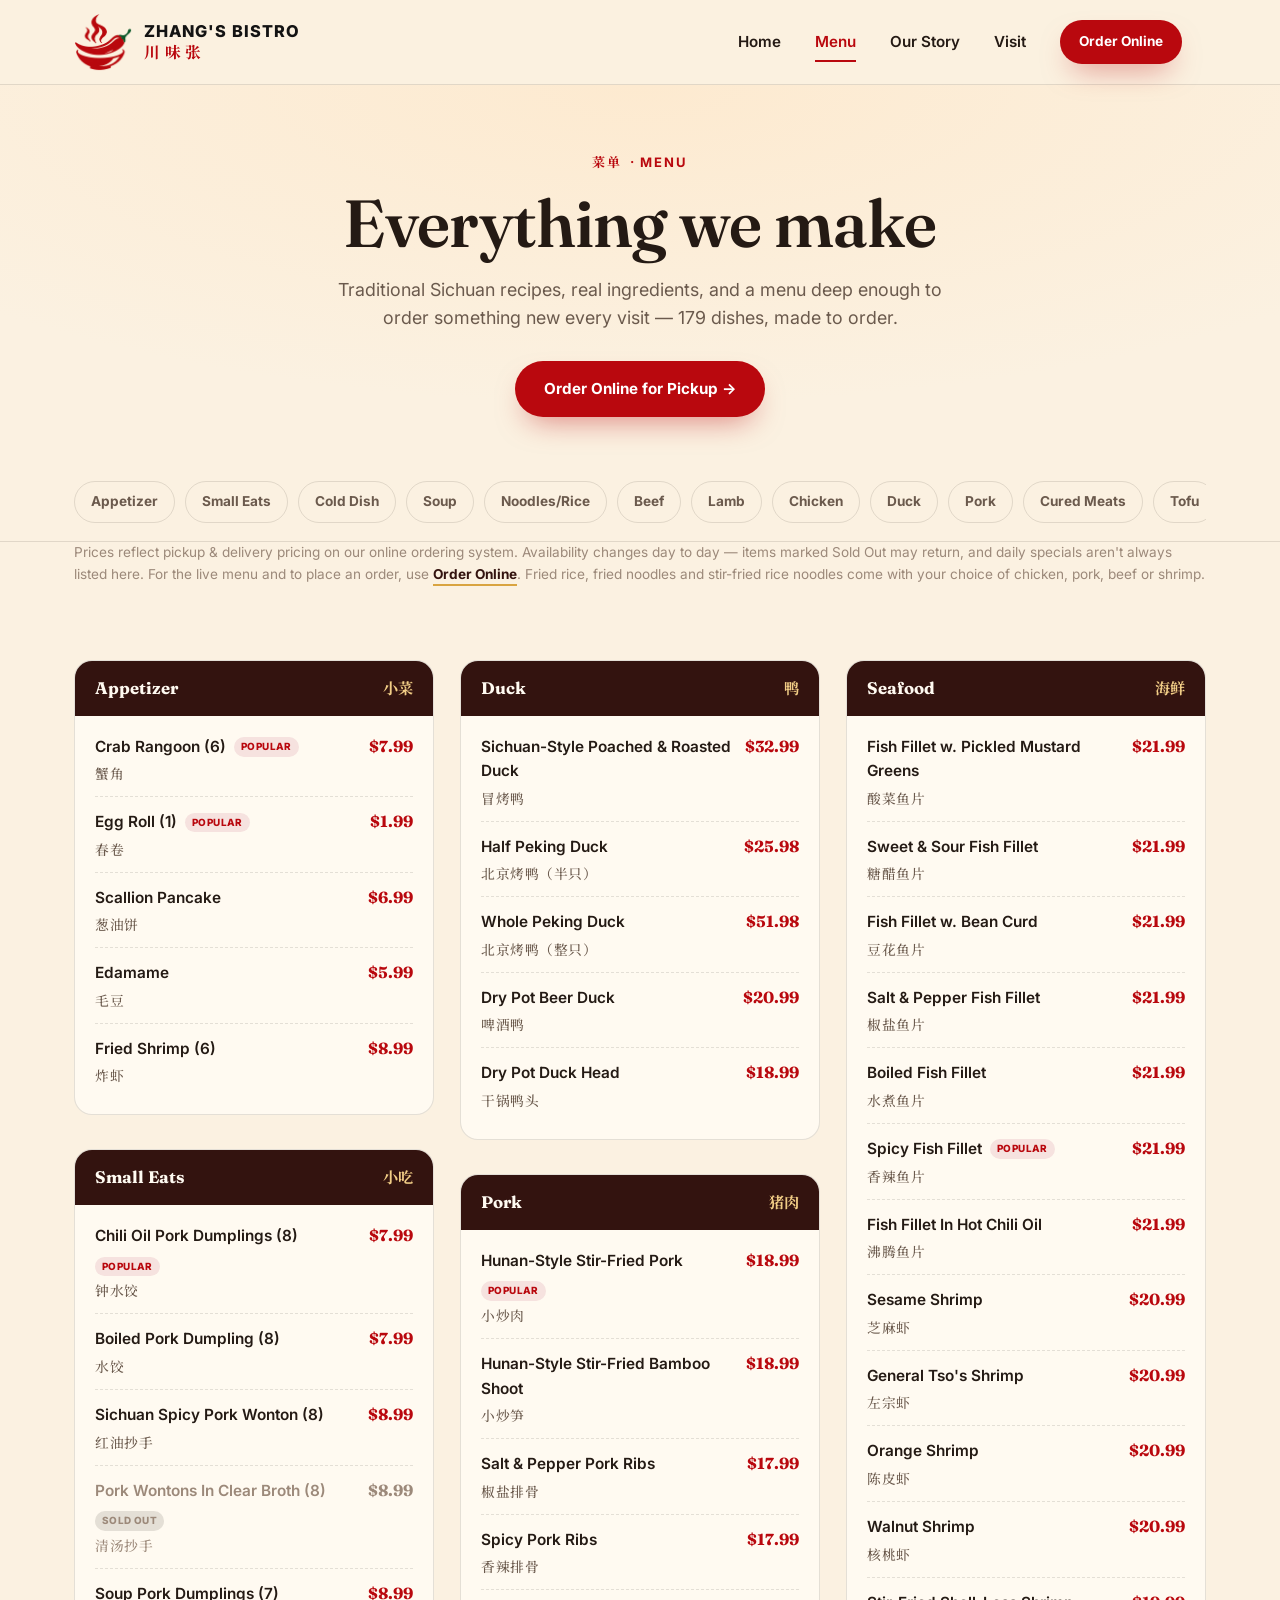
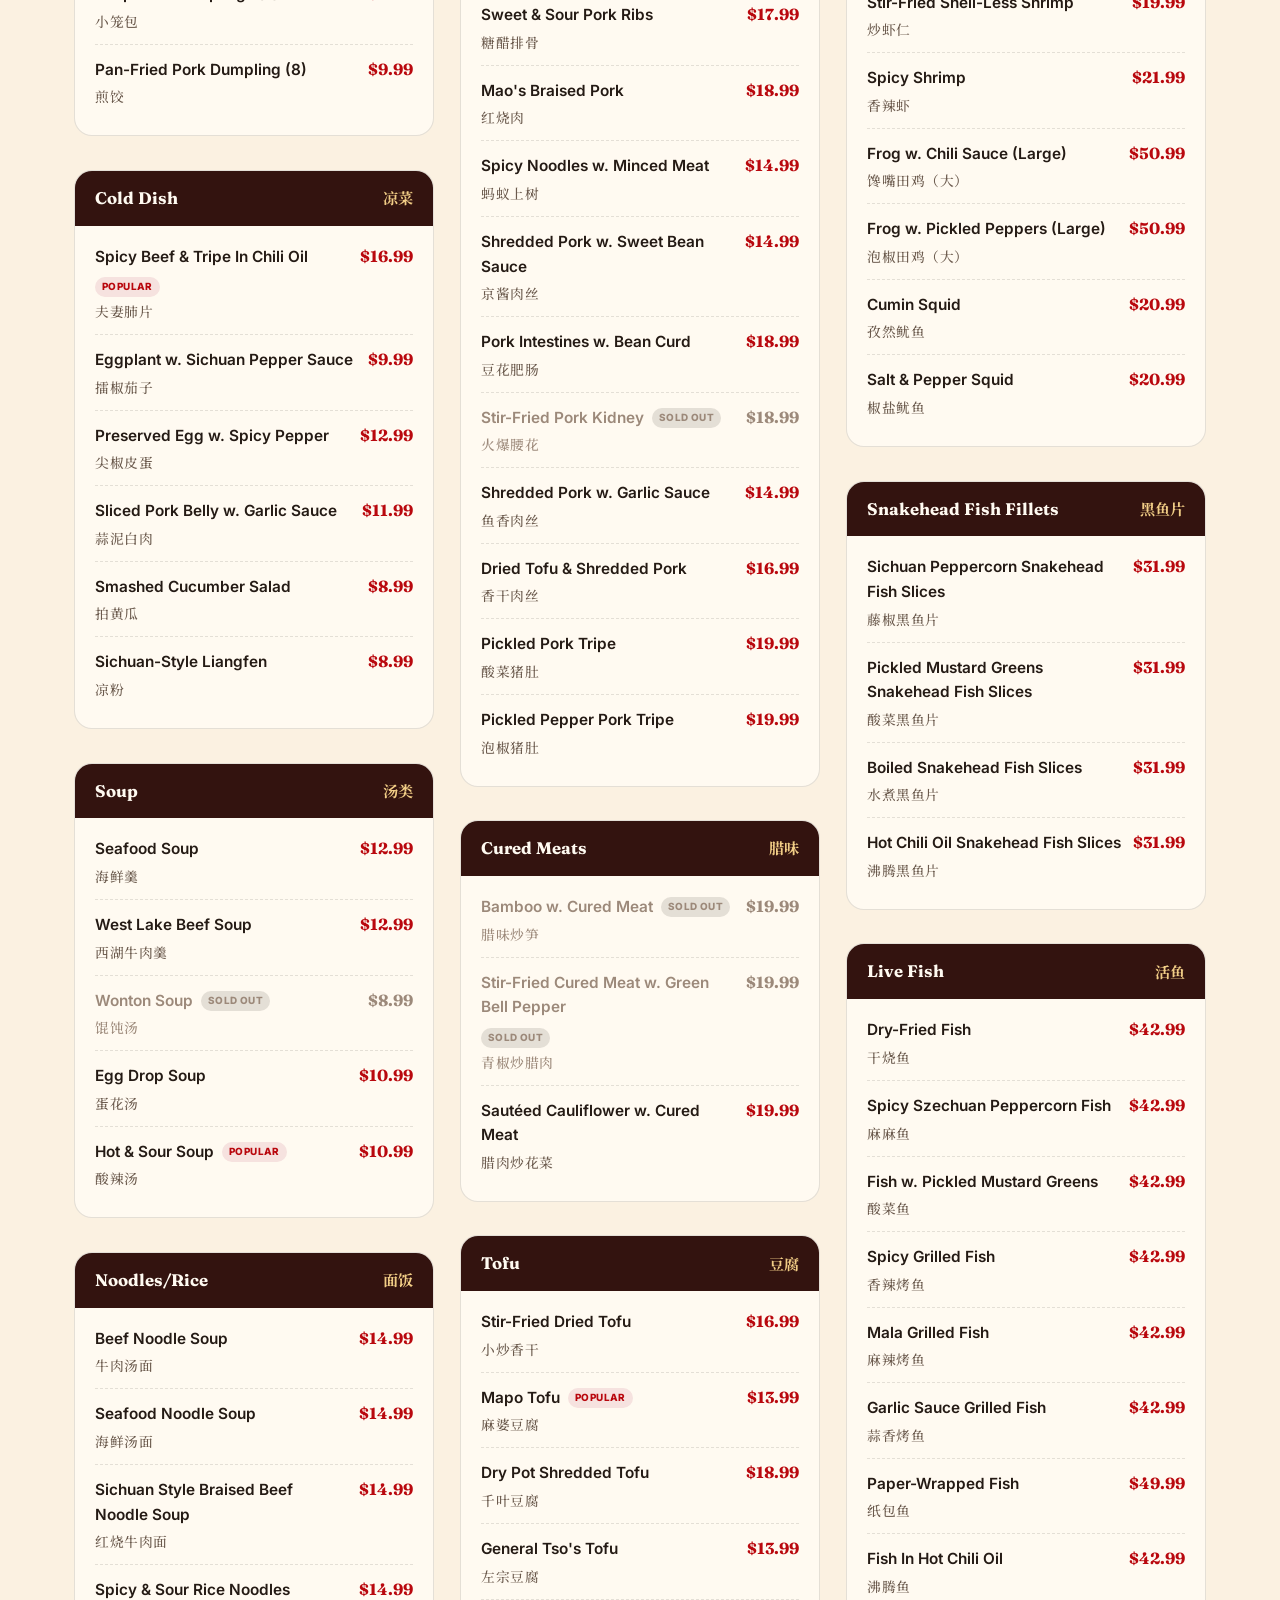
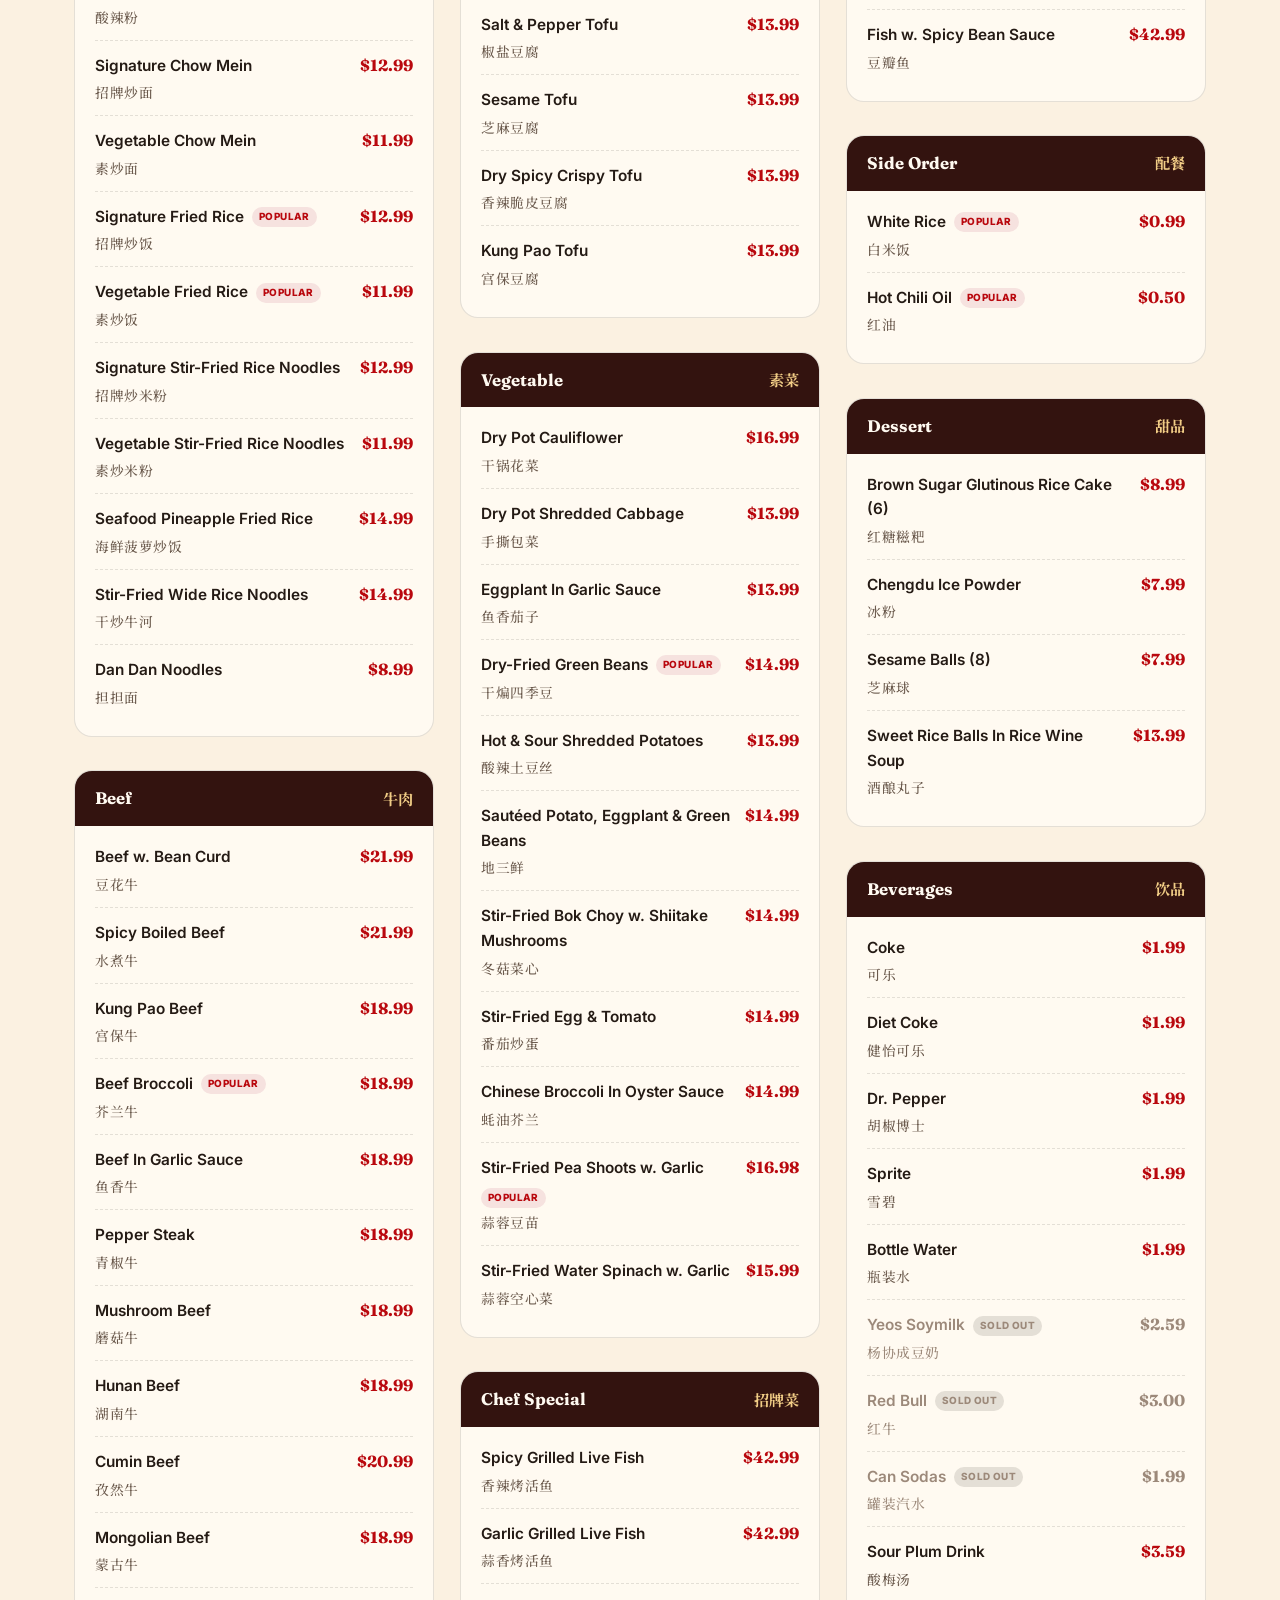
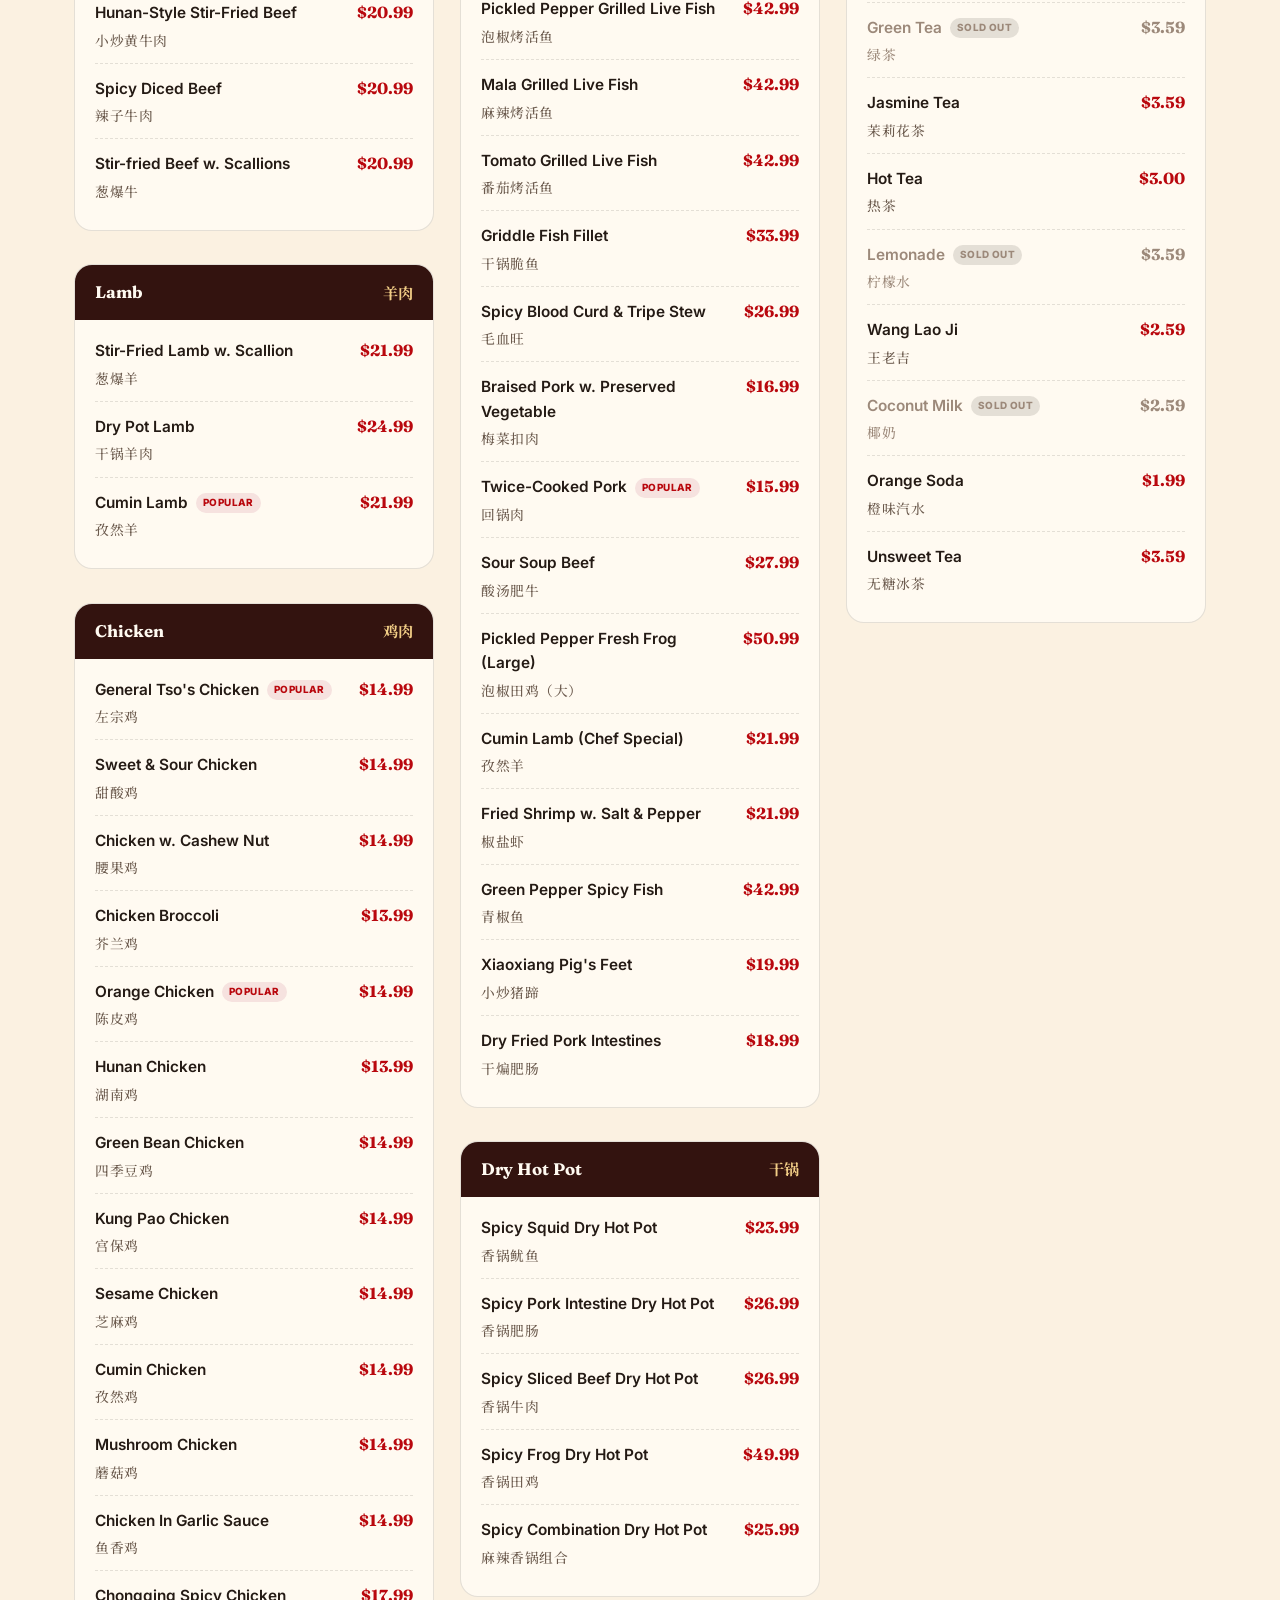
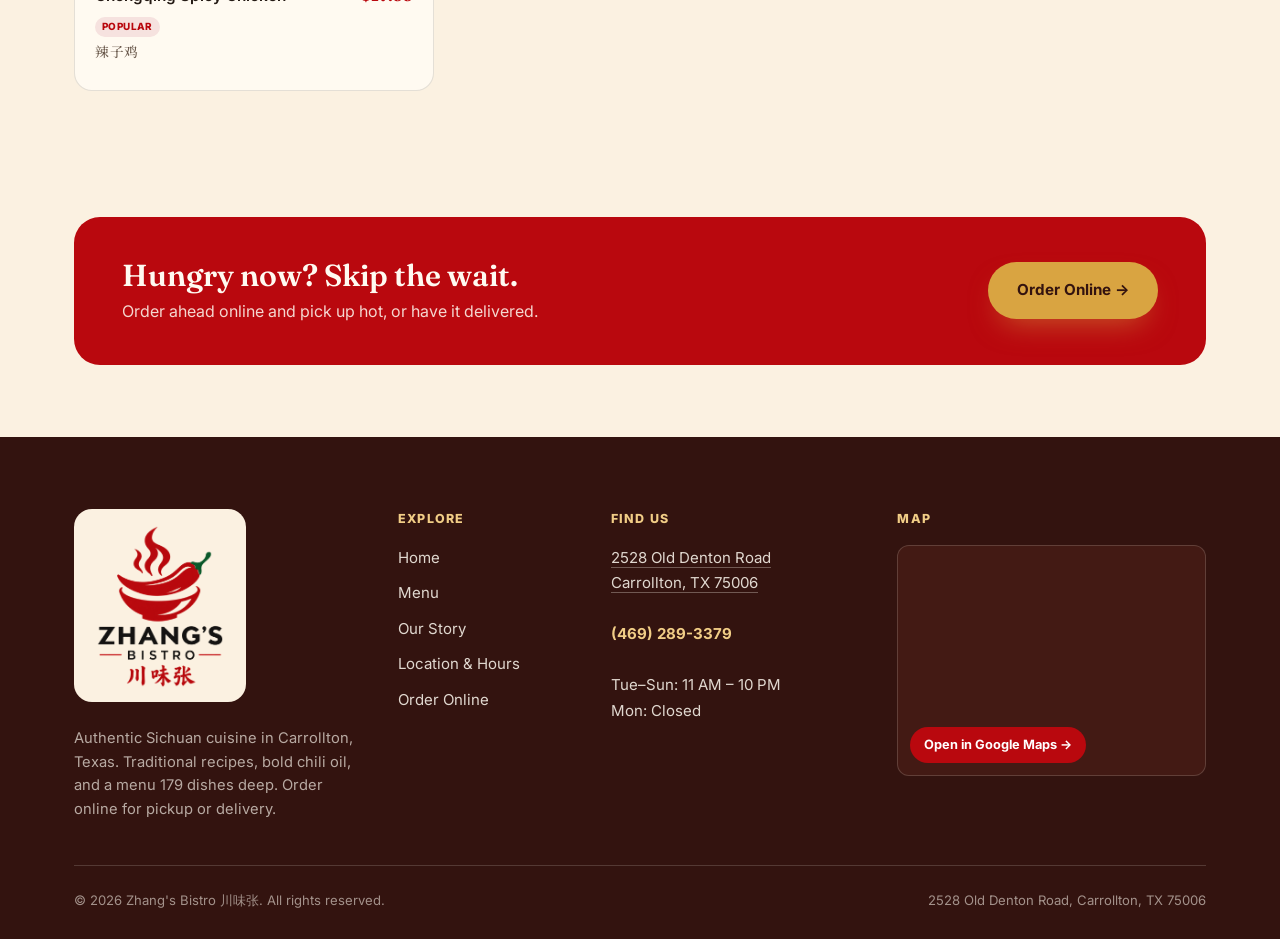
==== menu.html @ 2bf32a10 "Add Zhang's Bistro website redesign Static four-page site (home, menu, story, visit) modeled on hans" ====
<!doctype html>
<html lang="en">
<head>
<meta charset="UTF-8" />
<meta name="viewport" content="width=device-width, initial-scale=1.0" />
<title>Full Menu | Zhang's Bistro 川味张 — Carrollton, TX</title>
<meta name="description" content="The full Zhang's Bistro menu — 179 Sichuan dishes across appetizers, noodles, beef, chicken, seafood, dry pot, live fish and more, with pickup and delivery prices." />
<link rel="icon" type="image/png" href="assets/img/favicon.png" />
<link rel="apple-touch-icon" href="assets/img/apple-touch-icon.png" />
<link rel="preconnect" href="https://fonts.googleapis.com" />
<link rel="preconnect" href="https://fonts.gstatic.com" crossorigin />
<link href="https://fonts.googleapis.com/css2?family=Fraunces:opsz,wght@9..144,500;9..144,600;9..144,700&family=Inter:wght@400;500;600;700;800&family=Noto+Serif+SC:wght@500;600;700&display=swap" rel="stylesheet" />
<link rel="stylesheet" href="css/styles.css" />
</head>
<body>

<header class="site-header">
  <div class="container">
    <a href="index.html" class="brand">
      <img src="assets/img/logo-mark.png" class="brand-logo" alt="" width="239" height="240" />
      <span class="brand-word">
        <strong>Zhang's Bistro</strong>
        <span class="cn">川味张</span>
      </span>
    </a>
    <nav class="main-nav" id="mainNav">
      <a href="index.html">Home</a>
      <a href="menu.html" class="is-active">Menu</a>
      <a href="story.html">Our Story</a>
      <a href="visit.html">Visit</a>
      <a href="https://order.mealkeyway.com/customer/release/index?mid=464632736e67496e446a6e6770706831645a4e5344513d3d#/main" class="btn btn-primary btn-sm" target="_blank" rel="noopener">Order Online</a>
    </nav>
    <div class="header-actions">
      <a href="https://order.mealkeyway.com/customer/release/index?mid=464632736e67496e446a6e6770706831645a4e5344513d3d#/main" class="btn btn-primary btn-sm header-order" target="_blank" rel="noopener">Order Online</a>
      <button class="nav-toggle" id="navToggle" aria-label="Toggle menu" aria-expanded="false">
        <svg viewBox="0 0 24 24" fill="none" stroke="currentColor" stroke-width="2"><line x1="3" y1="6" x2="21" y2="6"/><line x1="3" y1="12" x2="21" y2="12"/><line x1="3" y1="18" x2="21" y2="18"/></svg>
      </button>
    </div>
  </div>
</header>

<section class="page-hero">
  <div class="container">
    <span class="eyebrow"><span class="cn">菜单</span> · Menu</span>
    <h1>Everything we make</h1>
    <p class="lede">Traditional Sichuan recipes, real ingredients, and a menu deep enough to order something new every visit — 179 dishes, made to order.</p>
    <div class="page-hero-ctas">
      <a href="https://order.mealkeyway.com/customer/release/index?mid=464632736e67496e446a6e6770706831645a4e5344513d3d#/main" class="btn btn-primary" target="_blank" rel="noopener">Order Online for Pickup →</a>
    </div>
  </div>
</section>

<nav class="menu-jump">
  <div class="container">
    <div class="menu-jump-list">
      <a href="#appetizer">Appetizer</a>
      <a href="#small-eats">Small Eats</a>
      <a href="#cold-dish">Cold Dish</a>
      <a href="#soup">Soup</a>
      <a href="#noodles-rice">Noodles/Rice</a>
      <a href="#beef">Beef</a>
      <a href="#lamb">Lamb</a>
      <a href="#chicken">Chicken</a>
      <a href="#duck">Duck</a>
      <a href="#pork">Pork</a>
      <a href="#cured-meats">Cured Meats</a>
      <a href="#tofu">Tofu</a>
      <a href="#vegetable">Vegetable</a>
      <a href="#chef-special">Chef Special</a>
      <a href="#dry-hot-pot">Dry Hot Pot</a>
      <a href="#seafood">Seafood</a>
      <a href="#snakehead-fish-fillets">Snakehead Fish</a>
      <a href="#live-fish">Live Fish</a>
      <a href="#side-order">Side Order</a>
      <a href="#dessert">Dessert</a>
      <a href="#beverages">Beverages</a>
    </div>
  </div>
</nav>

<p class="menu-note">Prices reflect pickup &amp; delivery pricing on our online ordering system. Availability changes day to day — items marked Sold Out may return, and daily specials aren't always listed here. For the live menu and to place an order, use <a href="https://order.mealkeyway.com/customer/release/index?mid=464632736e67496e446a6e6770706831645a4e5344513d3d#/main" class="link-underline" target="_blank" rel="noopener">Order Online</a>. Fried rice, fried noodles and stir-fried rice noodles come with your choice of chicken, pork, beef or shrimp.</p>

<div class="container">
  <div class="menu-categories">
<!-- MENU:START -->
  <div class="menu-category" id="appetizer"><div class="menu-category-head"><span>Appetizer</span><span class="cn">小菜</span></div><div class="menu-item-list"><div class="menu-item"><span class="menu-item-name"><span class="menu-item-en">Crab Rangoon (6)<span class="pop-flag">Popular</span></span><span class="menu-item-cn cn">蟹角</span></span><span class="menu-item-price">$7.99</span></div><div class="menu-item"><span class="menu-item-name"><span class="menu-item-en">Egg Roll (1)<span class="pop-flag">Popular</span></span><span class="menu-item-cn cn">春卷</span></span><span class="menu-item-price">$1.99</span></div><div class="menu-item"><span class="menu-item-name"><span class="menu-item-en">Scallion Pancake</span><span class="menu-item-cn cn">葱油饼</span></span><span class="menu-item-price">$6.99</span></div><div class="menu-item"><span class="menu-item-name"><span class="menu-item-en">Edamame</span><span class="menu-item-cn cn">毛豆</span></span><span class="menu-item-price">$5.99</span></div><div class="menu-item"><span class="menu-item-name"><span class="menu-item-en">Fried Shrimp (6)</span><span class="menu-item-cn cn">炸虾</span></span><span class="menu-item-price">$8.99</span></div></div></div>

  <div class="menu-category" id="small-eats"><div class="menu-category-head"><span>Small Eats</span><span class="cn">小吃</span></div><div class="menu-item-list"><div class="menu-item"><span class="menu-item-name"><span class="menu-item-en">Chili Oil Pork Dumplings (8)<span class="pop-flag">Popular</span></span><span class="menu-item-cn cn">钟水饺</span></span><span class="menu-item-price">$7.99</span></div><div class="menu-item"><span class="menu-item-name"><span class="menu-item-en">Boiled Pork Dumpling (8)</span><span class="menu-item-cn cn">水饺</span></span><span class="menu-item-price">$7.99</span></div><div class="menu-item"><span class="menu-item-name"><span class="menu-item-en">Sichuan Spicy Pork Wonton (8)</span><span class="menu-item-cn cn">红油抄手</span></span><span class="menu-item-price">$8.99</span></div><div class="menu-item is-sold-out"><span class="menu-item-name"><span class="menu-item-en">Pork Wontons In Clear Broth (8)<span class="soldout-flag">Sold Out</span></span><span class="menu-item-cn cn">清汤抄手</span></span><span class="menu-item-price">$8.99</span></div><div class="menu-item"><span class="menu-item-name"><span class="menu-item-en">Soup Pork Dumplings (7)</span><span class="menu-item-cn cn">小笼包</span></span><span class="menu-item-price">$8.99</span></div><div class="menu-item"><span class="menu-item-name"><span class="menu-item-en">Pan-Fried Pork Dumpling (8)</span><span class="menu-item-cn cn">煎饺</span></span><span class="menu-item-price">$9.99</span></div></div></div>

  <div class="menu-category" id="cold-dish"><div class="menu-category-head"><span>Cold Dish</span><span class="cn">凉菜</span></div><div class="menu-item-list"><div class="menu-item"><span class="menu-item-name"><span class="menu-item-en">Spicy Beef &amp; Tripe In Chili Oil<span class="pop-flag">Popular</span></span><span class="menu-item-cn cn">夫妻肺片</span></span><span class="menu-item-price">$16.99</span></div><div class="menu-item"><span class="menu-item-name"><span class="menu-item-en">Eggplant w. Sichuan Pepper Sauce</span><span class="menu-item-cn cn">擂椒茄子</span></span><span class="menu-item-price">$9.99</span></div><div class="menu-item"><span class="menu-item-name"><span class="menu-item-en">Preserved Egg w. Spicy Pepper</span><span class="menu-item-cn cn">尖椒皮蛋</span></span><span class="menu-item-price">$12.99</span></div><div class="menu-item"><span class="menu-item-name"><span class="menu-item-en">Sliced Pork Belly w. Garlic Sauce</span><span class="menu-item-cn cn">蒜泥白肉</span></span><span class="menu-item-price">$11.99</span></div><div class="menu-item"><span class="menu-item-name"><span class="menu-item-en">Smashed Cucumber Salad</span><span class="menu-item-cn cn">拍黄瓜</span></span><span class="menu-item-price">$8.99</span></div><div class="menu-item"><span class="menu-item-name"><span class="menu-item-en">Sichuan-Style Liangfen</span><span class="menu-item-cn cn">凉粉</span></span><span class="menu-item-price">$8.99</span></div></div></div>

  <div class="menu-category" id="soup"><div class="menu-category-head"><span>Soup</span><span class="cn">汤类</span></div><div class="menu-item-list"><div class="menu-item"><span class="menu-item-name"><span class="menu-item-en">Seafood Soup</span><span class="menu-item-cn cn">海鲜羹</span></span><span class="menu-item-price">$12.99</span></div><div class="menu-item"><span class="menu-item-name"><span class="menu-item-en">West Lake Beef Soup</span><span class="menu-item-cn cn">西湖牛肉羹</span></span><span class="menu-item-price">$12.99</span></div><div class="menu-item is-sold-out"><span class="menu-item-name"><span class="menu-item-en">Wonton Soup<span class="soldout-flag">Sold Out</span></span><span class="menu-item-cn cn">馄饨汤</span></span><span class="menu-item-price">$8.99</span></div><div class="menu-item"><span class="menu-item-name"><span class="menu-item-en">Egg Drop Soup</span><span class="menu-item-cn cn">蛋花汤</span></span><span class="menu-item-price">$10.99</span></div><div class="menu-item"><span class="menu-item-name"><span class="menu-item-en">Hot &amp; Sour Soup<span class="pop-flag">Popular</span></span><span class="menu-item-cn cn">酸辣汤</span></span><span class="menu-item-price">$10.99</span></div></div></div>

  <div class="menu-category" id="noodles-rice"><div class="menu-category-head"><span>Noodles/Rice</span><span class="cn">面饭</span></div><div class="menu-item-list"><div class="menu-item"><span class="menu-item-name"><span class="menu-item-en">Beef Noodle Soup</span><span class="menu-item-cn cn">牛肉汤面</span></span><span class="menu-item-price">$14.99</span></div><div class="menu-item"><span class="menu-item-name"><span class="menu-item-en">Seafood Noodle Soup</span><span class="menu-item-cn cn">海鲜汤面</span></span><span class="menu-item-price">$14.99</span></div><div class="menu-item"><span class="menu-item-name"><span class="menu-item-en">Sichuan Style Braised Beef Noodle Soup</span><span class="menu-item-cn cn">红烧牛肉面</span></span><span class="menu-item-price">$14.99</span></div><div class="menu-item"><span class="menu-item-name"><span class="menu-item-en">Spicy &amp; Sour Rice Noodles</span><span class="menu-item-cn cn">酸辣粉</span></span><span class="menu-item-price">$14.99</span></div><div class="menu-item"><span class="menu-item-name"><span class="menu-item-en">Signature Chow Mein</span><span class="menu-item-cn cn">招牌炒面</span></span><span class="menu-item-price">$12.99</span></div><div class="menu-item"><span class="menu-item-name"><span class="menu-item-en">Vegetable Chow Mein</span><span class="menu-item-cn cn">素炒面</span></span><span class="menu-item-price">$11.99</span></div><div class="menu-item"><span class="menu-item-name"><span class="menu-item-en">Signature Fried Rice<span class="pop-flag">Popular</span></span><span class="menu-item-cn cn">招牌炒饭</span></span><span class="menu-item-price">$12.99</span></div><div class="menu-item"><span class="menu-item-name"><span class="menu-item-en">Vegetable Fried Rice<span class="pop-flag">Popular</span></span><span class="menu-item-cn cn">素炒饭</span></span><span class="menu-item-price">$11.99</span></div><div class="menu-item"><span class="menu-item-name"><span class="menu-item-en">Signature Stir-Fried Rice Noodles</span><span class="menu-item-cn cn">招牌炒米粉</span></span><span class="menu-item-price">$12.99</span></div><div class="menu-item"><span class="menu-item-name"><span class="menu-item-en">Vegetable Stir-Fried Rice Noodles</span><span class="menu-item-cn cn">素炒米粉</span></span><span class="menu-item-price">$11.99</span></div><div class="menu-item"><span class="menu-item-name"><span class="menu-item-en">Seafood Pineapple Fried Rice</span><span class="menu-item-cn cn">海鲜菠萝炒饭</span></span><span class="menu-item-price">$14.99</span></div><div class="menu-item"><span class="menu-item-name"><span class="menu-item-en">Stir-Fried Wide Rice Noodles</span><span class="menu-item-cn cn">干炒牛河</span></span><span class="menu-item-price">$14.99</span></div><div class="menu-item"><span class="menu-item-name"><span class="menu-item-en">Dan Dan Noodles</span><span class="menu-item-cn cn">担担面</span></span><span class="menu-item-price">$8.99</span></div></div></div>

  <div class="menu-category" id="beef"><div class="menu-category-head"><span>Beef</span><span class="cn">牛肉</span></div><div class="menu-item-list"><div class="menu-item"><span class="menu-item-name"><span class="menu-item-en">Beef w. Bean Curd</span><span class="menu-item-cn cn">豆花牛</span></span><span class="menu-item-price">$21.99</span></div><div class="menu-item"><span class="menu-item-name"><span class="menu-item-en">Spicy Boiled Beef</span><span class="menu-item-cn cn">水煮牛</span></span><span class="menu-item-price">$21.99</span></div><div class="menu-item"><span class="menu-item-name"><span class="menu-item-en">Kung Pao Beef</span><span class="menu-item-cn cn">宫保牛</span></span><span class="menu-item-price">$18.99</span></div><div class="menu-item"><span class="menu-item-name"><span class="menu-item-en">Beef Broccoli<span class="pop-flag">Popular</span></span><span class="menu-item-cn cn">芥兰牛</span></span><span class="menu-item-price">$18.99</span></div><div class="menu-item"><span class="menu-item-name"><span class="menu-item-en">Beef In Garlic Sauce</span><span class="menu-item-cn cn">鱼香牛</span></span><span class="menu-item-price">$18.99</span></div><div class="menu-item"><span class="menu-item-name"><span class="menu-item-en">Pepper Steak</span><span class="menu-item-cn cn">青椒牛</span></span><span class="menu-item-price">$18.99</span></div><div class="menu-item"><span class="menu-item-name"><span class="menu-item-en">Mushroom Beef</span><span class="menu-item-cn cn">蘑菇牛</span></span><span class="menu-item-price">$18.99</span></div><div class="menu-item"><span class="menu-item-name"><span class="menu-item-en">Hunan Beef</span><span class="menu-item-cn cn">湖南牛</span></span><span class="menu-item-price">$18.99</span></div><div class="menu-item"><span class="menu-item-name"><span class="menu-item-en">Cumin Beef</span><span class="menu-item-cn cn">孜然牛</span></span><span class="menu-item-price">$20.99</span></div><div class="menu-item"><span class="menu-item-name"><span class="menu-item-en">Mongolian Beef</span><span class="menu-item-cn cn">蒙古牛</span></span><span class="menu-item-price">$18.99</span></div><div class="menu-item"><span class="menu-item-name"><span class="menu-item-en">Hunan-Style Stir-Fried Beef</span><span class="menu-item-cn cn">小炒黄牛肉</span></span><span class="menu-item-price">$20.99</span></div><div class="menu-item"><span class="menu-item-name"><span class="menu-item-en">Spicy Diced Beef</span><span class="menu-item-cn cn">辣子牛肉</span></span><span class="menu-item-price">$20.99</span></div><div class="menu-item"><span class="menu-item-name"><span class="menu-item-en">Stir-fried Beef w. Scallions</span><span class="menu-item-cn cn">葱爆牛</span></span><span class="menu-item-price">$20.99</span></div></div></div>

  <div class="menu-category" id="lamb"><div class="menu-category-head"><span>Lamb</span><span class="cn">羊肉</span></div><div class="menu-item-list"><div class="menu-item"><span class="menu-item-name"><span class="menu-item-en">Stir-Fried Lamb w. Scallion</span><span class="menu-item-cn cn">葱爆羊</span></span><span class="menu-item-price">$21.99</span></div><div class="menu-item"><span class="menu-item-name"><span class="menu-item-en">Dry Pot Lamb</span><span class="menu-item-cn cn">干锅羊肉</span></span><span class="menu-item-price">$24.99</span></div><div class="menu-item"><span class="menu-item-name"><span class="menu-item-en">Cumin Lamb<span class="pop-flag">Popular</span></span><span class="menu-item-cn cn">孜然羊</span></span><span class="menu-item-price">$21.99</span></div></div></div>

  <div class="menu-category" id="chicken"><div class="menu-category-head"><span>Chicken</span><span class="cn">鸡肉</span></div><div class="menu-item-list"><div class="menu-item"><span class="menu-item-name"><span class="menu-item-en">General Tso's Chicken<span class="pop-flag">Popular</span></span><span class="menu-item-cn cn">左宗鸡</span></span><span class="menu-item-price">$14.99</span></div><div class="menu-item"><span class="menu-item-name"><span class="menu-item-en">Sweet &amp; Sour Chicken</span><span class="menu-item-cn cn">甜酸鸡</span></span><span class="menu-item-price">$14.99</span></div><div class="menu-item"><span class="menu-item-name"><span class="menu-item-en">Chicken w. Cashew Nut</span><span class="menu-item-cn cn">腰果鸡</span></span><span class="menu-item-price">$14.99</span></div><div class="menu-item"><span class="menu-item-name"><span class="menu-item-en">Chicken Broccoli</span><span class="menu-item-cn cn">芥兰鸡</span></span><span class="menu-item-price">$13.99</span></div><div class="menu-item"><span class="menu-item-name"><span class="menu-item-en">Orange Chicken<span class="pop-flag">Popular</span></span><span class="menu-item-cn cn">陈皮鸡</span></span><span class="menu-item-price">$14.99</span></div><div class="menu-item"><span class="menu-item-name"><span class="menu-item-en">Hunan Chicken</span><span class="menu-item-cn cn">湖南鸡</span></span><span class="menu-item-price">$13.99</span></div><div class="menu-item"><span class="menu-item-name"><span class="menu-item-en">Green Bean Chicken</span><span class="menu-item-cn cn">四季豆鸡</span></span><span class="menu-item-price">$14.99</span></div><div class="menu-item"><span class="menu-item-name"><span class="menu-item-en">Kung Pao Chicken</span><span class="menu-item-cn cn">宫保鸡</span></span><span class="menu-item-price">$14.99</span></div><div class="menu-item"><span class="menu-item-name"><span class="menu-item-en">Sesame Chicken</span><span class="menu-item-cn cn">芝麻鸡</span></span><span class="menu-item-price">$14.99</span></div><div class="menu-item"><span class="menu-item-name"><span class="menu-item-en">Cumin Chicken</span><span class="menu-item-cn cn">孜然鸡</span></span><span class="menu-item-price">$14.99</span></div><div class="menu-item"><span class="menu-item-name"><span class="menu-item-en">Mushroom Chicken</span><span class="menu-item-cn cn">蘑菇鸡</span></span><span class="menu-item-price">$14.99</span></div><div class="menu-item"><span class="menu-item-name"><span class="menu-item-en">Chicken In Garlic Sauce</span><span class="menu-item-cn cn">鱼香鸡</span></span><span class="menu-item-price">$14.99</span></div><div class="menu-item"><span class="menu-item-name"><span class="menu-item-en">Chongqing Spicy Chicken<span class="pop-flag">Popular</span></span><span class="menu-item-cn cn">辣子鸡</span></span><span class="menu-item-price">$17.99</span></div></div></div>

  <div class="menu-category" id="duck"><div class="menu-category-head"><span>Duck</span><span class="cn">鸭</span></div><div class="menu-item-list"><div class="menu-item"><span class="menu-item-name"><span class="menu-item-en">Sichuan-Style Poached &amp; Roasted Duck</span><span class="menu-item-cn cn">冒烤鸭</span></span><span class="menu-item-price">$32.99</span></div><div class="menu-item"><span class="menu-item-name"><span class="menu-item-en">Half Peking Duck</span><span class="menu-item-cn cn">北京烤鸭（半只）</span></span><span class="menu-item-price">$25.98</span></div><div class="menu-item"><span class="menu-item-name"><span class="menu-item-en">Whole Peking Duck</span><span class="menu-item-cn cn">北京烤鸭（整只）</span></span><span class="menu-item-price">$51.98</span></div><div class="menu-item"><span class="menu-item-name"><span class="menu-item-en">Dry Pot Beer Duck</span><span class="menu-item-cn cn">啤酒鸭</span></span><span class="menu-item-price">$20.99</span></div><div class="menu-item"><span class="menu-item-name"><span class="menu-item-en">Dry Pot Duck Head</span><span class="menu-item-cn cn">干锅鸭头</span></span><span class="menu-item-price">$18.99</span></div></div></div>

  <div class="menu-category" id="pork"><div class="menu-category-head"><span>Pork</span><span class="cn">猪肉</span></div><div class="menu-item-list"><div class="menu-item"><span class="menu-item-name"><span class="menu-item-en">Hunan-Style Stir-Fried Pork<span class="pop-flag">Popular</span></span><span class="menu-item-cn cn">小炒肉</span></span><span class="menu-item-price">$18.99</span></div><div class="menu-item"><span class="menu-item-name"><span class="menu-item-en">Hunan-Style Stir-Fried Bamboo Shoot</span><span class="menu-item-cn cn">小炒笋</span></span><span class="menu-item-price">$18.99</span></div><div class="menu-item"><span class="menu-item-name"><span class="menu-item-en">Salt &amp; Pepper Pork Ribs</span><span class="menu-item-cn cn">椒盐排骨</span></span><span class="menu-item-price">$17.99</span></div><div class="menu-item"><span class="menu-item-name"><span class="menu-item-en">Spicy Pork Ribs</span><span class="menu-item-cn cn">香辣排骨</span></span><span class="menu-item-price">$17.99</span></div><div class="menu-item"><span class="menu-item-name"><span class="menu-item-en">Sweet &amp; Sour Pork Ribs</span><span class="menu-item-cn cn">糖醋排骨</span></span><span class="menu-item-price">$17.99</span></div><div class="menu-item"><span class="menu-item-name"><span class="menu-item-en">Mao's Braised Pork</span><span class="menu-item-cn cn">红烧肉</span></span><span class="menu-item-price">$18.99</span></div><div class="menu-item"><span class="menu-item-name"><span class="menu-item-en">Spicy Noodles w. Minced Meat</span><span class="menu-item-cn cn">蚂蚁上树</span></span><span class="menu-item-price">$14.99</span></div><div class="menu-item"><span class="menu-item-name"><span class="menu-item-en">Shredded Pork w. Sweet Bean Sauce</span><span class="menu-item-cn cn">京酱肉丝</span></span><span class="menu-item-price">$14.99</span></div><div class="menu-item"><span class="menu-item-name"><span class="menu-item-en">Pork Intestines w. Bean Curd</span><span class="menu-item-cn cn">豆花肥肠</span></span><span class="menu-item-price">$18.99</span></div><div class="menu-item is-sold-out"><span class="menu-item-name"><span class="menu-item-en">Stir-Fried Pork Kidney<span class="soldout-flag">Sold Out</span></span><span class="menu-item-cn cn">火爆腰花</span></span><span class="menu-item-price">$18.99</span></div><div class="menu-item"><span class="menu-item-name"><span class="menu-item-en">Shredded Pork w. Garlic Sauce</span><span class="menu-item-cn cn">鱼香肉丝</span></span><span class="menu-item-price">$14.99</span></div><div class="menu-item"><span class="menu-item-name"><span class="menu-item-en">Dried Tofu &amp; Shredded Pork</span><span class="menu-item-cn cn">香干肉丝</span></span><span class="menu-item-price">$16.99</span></div><div class="menu-item"><span class="menu-item-name"><span class="menu-item-en">Pickled Pork Tripe</span><span class="menu-item-cn cn">酸菜猪肚</span></span><span class="menu-item-price">$19.99</span></div><div class="menu-item"><span class="menu-item-name"><span class="menu-item-en">Pickled Pepper Pork Tripe</span><span class="menu-item-cn cn">泡椒猪肚</span></span><span class="menu-item-price">$19.99</span></div></div></div>

  <div class="menu-category" id="cured-meats"><div class="menu-category-head"><span>Cured Meats</span><span class="cn">腊味</span></div><div class="menu-item-list"><div class="menu-item is-sold-out"><span class="menu-item-name"><span class="menu-item-en">Bamboo w. Cured Meat<span class="soldout-flag">Sold Out</span></span><span class="menu-item-cn cn">腊味炒笋</span></span><span class="menu-item-price">$19.99</span></div><div class="menu-item is-sold-out"><span class="menu-item-name"><span class="menu-item-en">Stir-Fried Cured Meat w. Green Bell Pepper<span class="soldout-flag">Sold Out</span></span><span class="menu-item-cn cn">青椒炒腊肉</span></span><span class="menu-item-price">$19.99</span></div><div class="menu-item"><span class="menu-item-name"><span class="menu-item-en">Sautéed Cauliflower w. Cured Meat</span><span class="menu-item-cn cn">腊肉炒花菜</span></span><span class="menu-item-price">$19.99</span></div></div></div>

  <div class="menu-category" id="tofu"><div class="menu-category-head"><span>Tofu</span><span class="cn">豆腐</span></div><div class="menu-item-list"><div class="menu-item"><span class="menu-item-name"><span class="menu-item-en">Stir-Fried Dried Tofu</span><span class="menu-item-cn cn">小炒香干</span></span><span class="menu-item-price">$16.99</span></div><div class="menu-item"><span class="menu-item-name"><span class="menu-item-en">Mapo Tofu<span class="pop-flag">Popular</span></span><span class="menu-item-cn cn">麻婆豆腐</span></span><span class="menu-item-price">$13.99</span></div><div class="menu-item"><span class="menu-item-name"><span class="menu-item-en">Dry Pot Shredded Tofu</span><span class="menu-item-cn cn">千叶豆腐</span></span><span class="menu-item-price">$18.99</span></div><div class="menu-item"><span class="menu-item-name"><span class="menu-item-en">General Tso's Tofu</span><span class="menu-item-cn cn">左宗豆腐</span></span><span class="menu-item-price">$13.99</span></div><div class="menu-item"><span class="menu-item-name"><span class="menu-item-en">Salt &amp; Pepper Tofu</span><span class="menu-item-cn cn">椒盐豆腐</span></span><span class="menu-item-price">$13.99</span></div><div class="menu-item"><span class="menu-item-name"><span class="menu-item-en">Sesame Tofu</span><span class="menu-item-cn cn">芝麻豆腐</span></span><span class="menu-item-price">$13.99</span></div><div class="menu-item"><span class="menu-item-name"><span class="menu-item-en">Dry Spicy Crispy Tofu</span><span class="menu-item-cn cn">香辣脆皮豆腐</span></span><span class="menu-item-price">$13.99</span></div><div class="menu-item"><span class="menu-item-name"><span class="menu-item-en">Kung Pao Tofu</span><span class="menu-item-cn cn">宫保豆腐</span></span><span class="menu-item-price">$13.99</span></div></div></div>

  <div class="menu-category" id="vegetable"><div class="menu-category-head"><span>Vegetable</span><span class="cn">素菜</span></div><div class="menu-item-list"><div class="menu-item"><span class="menu-item-name"><span class="menu-item-en">Dry Pot Cauliflower</span><span class="menu-item-cn cn">干锅花菜</span></span><span class="menu-item-price">$16.99</span></div><div class="menu-item"><span class="menu-item-name"><span class="menu-item-en">Dry Pot Shredded Cabbage</span><span class="menu-item-cn cn">手撕包菜</span></span><span class="menu-item-price">$13.99</span></div><div class="menu-item"><span class="menu-item-name"><span class="menu-item-en">Eggplant In Garlic Sauce</span><span class="menu-item-cn cn">鱼香茄子</span></span><span class="menu-item-price">$13.99</span></div><div class="menu-item"><span class="menu-item-name"><span class="menu-item-en">Dry-Fried Green Beans<span class="pop-flag">Popular</span></span><span class="menu-item-cn cn">干煸四季豆</span></span><span class="menu-item-price">$14.99</span></div><div class="menu-item"><span class="menu-item-name"><span class="menu-item-en">Hot &amp; Sour Shredded Potatoes</span><span class="menu-item-cn cn">酸辣土豆丝</span></span><span class="menu-item-price">$13.99</span></div><div class="menu-item"><span class="menu-item-name"><span class="menu-item-en">Sautéed Potato, Eggplant &amp; Green Beans</span><span class="menu-item-cn cn">地三鲜</span></span><span class="menu-item-price">$14.99</span></div><div class="menu-item"><span class="menu-item-name"><span class="menu-item-en">Stir-Fried Bok Choy w. Shiitake Mushrooms</span><span class="menu-item-cn cn">冬菇菜心</span></span><span class="menu-item-price">$14.99</span></div><div class="menu-item"><span class="menu-item-name"><span class="menu-item-en">Stir-Fried Egg &amp; Tomato</span><span class="menu-item-cn cn">番茄炒蛋</span></span><span class="menu-item-price">$14.99</span></div><div class="menu-item"><span class="menu-item-name"><span class="menu-item-en">Chinese Broccoli In Oyster Sauce</span><span class="menu-item-cn cn">蚝油芥兰</span></span><span class="menu-item-price">$14.99</span></div><div class="menu-item"><span class="menu-item-name"><span class="menu-item-en">Stir-Fried Pea Shoots w. Garlic<span class="pop-flag">Popular</span></span><span class="menu-item-cn cn">蒜蓉豆苗</span></span><span class="menu-item-price">$16.98</span></div><div class="menu-item"><span class="menu-item-name"><span class="menu-item-en">Stir-Fried Water Spinach w. Garlic</span><span class="menu-item-cn cn">蒜蓉空心菜</span></span><span class="menu-item-price">$15.99</span></div></div></div>

  <div class="menu-category" id="chef-special"><div class="menu-category-head"><span>Chef Special</span><span class="cn">招牌菜</span></div><div class="menu-item-list"><div class="menu-item"><span class="menu-item-name"><span class="menu-item-en">Spicy Grilled Live Fish</span><span class="menu-item-cn cn">香辣烤活鱼</span></span><span class="menu-item-price">$42.99</span></div><div class="menu-item"><span class="menu-item-name"><span class="menu-item-en">Garlic Grilled Live Fish</span><span class="menu-item-cn cn">蒜香烤活鱼</span></span><span class="menu-item-price">$42.99</span></div><div class="menu-item"><span class="menu-item-name"><span class="menu-item-en">Pickled Pepper Grilled Live Fish</span><span class="menu-item-cn cn">泡椒烤活鱼</span></span><span class="menu-item-price">$42.99</span></div><div class="menu-item"><span class="menu-item-name"><span class="menu-item-en">Mala Grilled Live Fish</span><span class="menu-item-cn cn">麻辣烤活鱼</span></span><span class="menu-item-price">$42.99</span></div><div class="menu-item"><span class="menu-item-name"><span class="menu-item-en">Tomato Grilled Live Fish</span><span class="menu-item-cn cn">番茄烤活鱼</span></span><span class="menu-item-price">$42.99</span></div><div class="menu-item"><span class="menu-item-name"><span class="menu-item-en">Griddle Fish Fillet</span><span class="menu-item-cn cn">干锅脆鱼</span></span><span class="menu-item-price">$33.99</span></div><div class="menu-item"><span class="menu-item-name"><span class="menu-item-en">Spicy Blood Curd &amp; Tripe Stew</span><span class="menu-item-cn cn">毛血旺</span></span><span class="menu-item-price">$26.99</span></div><div class="menu-item"><span class="menu-item-name"><span class="menu-item-en">Braised Pork w. Preserved Vegetable</span><span class="menu-item-cn cn">梅菜扣肉</span></span><span class="menu-item-price">$16.99</span></div><div class="menu-item"><span class="menu-item-name"><span class="menu-item-en">Twice-Cooked Pork<span class="pop-flag">Popular</span></span><span class="menu-item-cn cn">回锅肉</span></span><span class="menu-item-price">$15.99</span></div><div class="menu-item"><span class="menu-item-name"><span class="menu-item-en">Sour Soup Beef</span><span class="menu-item-cn cn">酸汤肥牛</span></span><span class="menu-item-price">$27.99</span></div><div class="menu-item"><span class="menu-item-name"><span class="menu-item-en">Pickled Pepper Fresh Frog (Large)</span><span class="menu-item-cn cn">泡椒田鸡（大）</span></span><span class="menu-item-price">$50.99</span></div><div class="menu-item"><span class="menu-item-name"><span class="menu-item-en">Cumin Lamb (Chef Special)</span><span class="menu-item-cn cn">孜然羊</span></span><span class="menu-item-price">$21.99</span></div><div class="menu-item"><span class="menu-item-name"><span class="menu-item-en">Fried Shrimp w. Salt &amp; Pepper</span><span class="menu-item-cn cn">椒盐虾</span></span><span class="menu-item-price">$21.99</span></div><div class="menu-item"><span class="menu-item-name"><span class="menu-item-en">Green Pepper Spicy Fish</span><span class="menu-item-cn cn">青椒鱼</span></span><span class="menu-item-price">$42.99</span></div><div class="menu-item"><span class="menu-item-name"><span class="menu-item-en">Xiaoxiang Pig's Feet</span><span class="menu-item-cn cn">小炒猪蹄</span></span><span class="menu-item-price">$19.99</span></div><div class="menu-item"><span class="menu-item-name"><span class="menu-item-en">Dry Fried Pork Intestines</span><span class="menu-item-cn cn">干煸肥肠</span></span><span class="menu-item-price">$18.99</span></div></div></div>

  <div class="menu-category" id="dry-hot-pot"><div class="menu-category-head"><span>Dry Hot Pot</span><span class="cn">干锅</span></div><div class="menu-item-list"><div class="menu-item"><span class="menu-item-name"><span class="menu-item-en">Spicy Squid Dry Hot Pot</span><span class="menu-item-cn cn">香锅鱿鱼</span></span><span class="menu-item-price">$23.99</span></div><div class="menu-item"><span class="menu-item-name"><span class="menu-item-en">Spicy Pork Intestine Dry Hot Pot</span><span class="menu-item-cn cn">香锅肥肠</span></span><span class="menu-item-price">$26.99</span></div><div class="menu-item"><span class="menu-item-name"><span class="menu-item-en">Spicy Sliced Beef Dry Hot Pot</span><span class="menu-item-cn cn">香锅牛肉</span></span><span class="menu-item-price">$26.99</span></div><div class="menu-item"><span class="menu-item-name"><span class="menu-item-en">Spicy Frog Dry Hot Pot</span><span class="menu-item-cn cn">香锅田鸡</span></span><span class="menu-item-price">$49.99</span></div><div class="menu-item"><span class="menu-item-name"><span class="menu-item-en">Spicy Combination Dry Hot Pot</span><span class="menu-item-cn cn">麻辣香锅组合</span></span><span class="menu-item-price">$25.99</span></div></div></div>

  <div class="menu-category" id="seafood"><div class="menu-category-head"><span>Seafood</span><span class="cn">海鲜</span></div><div class="menu-item-list"><div class="menu-item"><span class="menu-item-name"><span class="menu-item-en">Fish Fillet w. Pickled Mustard Greens</span><span class="menu-item-cn cn">酸菜鱼片</span></span><span class="menu-item-price">$21.99</span></div><div class="menu-item"><span class="menu-item-name"><span class="menu-item-en">Sweet &amp; Sour Fish Fillet</span><span class="menu-item-cn cn">糖醋鱼片</span></span><span class="menu-item-price">$21.99</span></div><div class="menu-item"><span class="menu-item-name"><span class="menu-item-en">Fish Fillet w. Bean Curd</span><span class="menu-item-cn cn">豆花鱼片</span></span><span class="menu-item-price">$21.99</span></div><div class="menu-item"><span class="menu-item-name"><span class="menu-item-en">Salt &amp; Pepper Fish Fillet</span><span class="menu-item-cn cn">椒盐鱼片</span></span><span class="menu-item-price">$21.99</span></div><div class="menu-item"><span class="menu-item-name"><span class="menu-item-en">Boiled Fish Fillet</span><span class="menu-item-cn cn">水煮鱼片</span></span><span class="menu-item-price">$21.99</span></div><div class="menu-item"><span class="menu-item-name"><span class="menu-item-en">Spicy Fish Fillet<span class="pop-flag">Popular</span></span><span class="menu-item-cn cn">香辣鱼片</span></span><span class="menu-item-price">$21.99</span></div><div class="menu-item"><span class="menu-item-name"><span class="menu-item-en">Fish Fillet In Hot Chili Oil</span><span class="menu-item-cn cn">沸腾鱼片</span></span><span class="menu-item-price">$21.99</span></div><div class="menu-item"><span class="menu-item-name"><span class="menu-item-en">Sesame Shrimp</span><span class="menu-item-cn cn">芝麻虾</span></span><span class="menu-item-price">$20.99</span></div><div class="menu-item"><span class="menu-item-name"><span class="menu-item-en">General Tso's Shrimp</span><span class="menu-item-cn cn">左宗虾</span></span><span class="menu-item-price">$20.99</span></div><div class="menu-item"><span class="menu-item-name"><span class="menu-item-en">Orange Shrimp</span><span class="menu-item-cn cn">陈皮虾</span></span><span class="menu-item-price">$20.99</span></div><div class="menu-item"><span class="menu-item-name"><span class="menu-item-en">Walnut Shrimp</span><span class="menu-item-cn cn">核桃虾</span></span><span class="menu-item-price">$20.99</span></div><div class="menu-item"><span class="menu-item-name"><span class="menu-item-en">Stir-Fried Shell-Less Shrimp</span><span class="menu-item-cn cn">炒虾仁</span></span><span class="menu-item-price">$19.99</span></div><div class="menu-item"><span class="menu-item-name"><span class="menu-item-en">Spicy Shrimp</span><span class="menu-item-cn cn">香辣虾</span></span><span class="menu-item-price">$21.99</span></div><div class="menu-item"><span class="menu-item-name"><span class="menu-item-en">Frog w. Chili Sauce (Large)</span><span class="menu-item-cn cn">馋嘴田鸡（大）</span></span><span class="menu-item-price">$50.99</span></div><div class="menu-item"><span class="menu-item-name"><span class="menu-item-en">Frog w. Pickled Peppers (Large)</span><span class="menu-item-cn cn">泡椒田鸡（大）</span></span><span class="menu-item-price">$50.99</span></div><div class="menu-item"><span class="menu-item-name"><span class="menu-item-en">Cumin Squid</span><span class="menu-item-cn cn">孜然鱿鱼</span></span><span class="menu-item-price">$20.99</span></div><div class="menu-item"><span class="menu-item-name"><span class="menu-item-en">Salt &amp; Pepper Squid</span><span class="menu-item-cn cn">椒盐鱿鱼</span></span><span class="menu-item-price">$20.99</span></div></div></div>

  <div class="menu-category" id="snakehead-fish-fillets"><div class="menu-category-head"><span>Snakehead Fish Fillets</span><span class="cn">黑鱼片</span></div><div class="menu-item-list"><div class="menu-item"><span class="menu-item-name"><span class="menu-item-en">Sichuan Peppercorn Snakehead Fish Slices</span><span class="menu-item-cn cn">藤椒黑鱼片</span></span><span class="menu-item-price">$31.99</span></div><div class="menu-item"><span class="menu-item-name"><span class="menu-item-en">Pickled Mustard Greens Snakehead Fish Slices</span><span class="menu-item-cn cn">酸菜黑鱼片</span></span><span class="menu-item-price">$31.99</span></div><div class="menu-item"><span class="menu-item-name"><span class="menu-item-en">Boiled Snakehead Fish Slices</span><span class="menu-item-cn cn">水煮黑鱼片</span></span><span class="menu-item-price">$31.99</span></div><div class="menu-item"><span class="menu-item-name"><span class="menu-item-en">Hot Chili Oil Snakehead Fish Slices</span><span class="menu-item-cn cn">沸腾黑鱼片</span></span><span class="menu-item-price">$31.99</span></div></div></div>

  <div class="menu-category" id="live-fish"><div class="menu-category-head"><span>Live Fish</span><span class="cn">活鱼</span></div><div class="menu-item-list"><div class="menu-item"><span class="menu-item-name"><span class="menu-item-en">Dry-Fried Fish</span><span class="menu-item-cn cn">干烧鱼</span></span><span class="menu-item-price">$42.99</span></div><div class="menu-item"><span class="menu-item-name"><span class="menu-item-en">Spicy Szechuan Peppercorn Fish</span><span class="menu-item-cn cn">麻麻鱼</span></span><span class="menu-item-price">$42.99</span></div><div class="menu-item"><span class="menu-item-name"><span class="menu-item-en">Fish w. Pickled Mustard Greens</span><span class="menu-item-cn cn">酸菜鱼</span></span><span class="menu-item-price">$42.99</span></div><div class="menu-item"><span class="menu-item-name"><span class="menu-item-en">Spicy Grilled Fish</span><span class="menu-item-cn cn">香辣烤鱼</span></span><span class="menu-item-price">$42.99</span></div><div class="menu-item"><span class="menu-item-name"><span class="menu-item-en">Mala Grilled Fish</span><span class="menu-item-cn cn">麻辣烤鱼</span></span><span class="menu-item-price">$42.99</span></div><div class="menu-item"><span class="menu-item-name"><span class="menu-item-en">Garlic Sauce Grilled Fish</span><span class="menu-item-cn cn">蒜香烤鱼</span></span><span class="menu-item-price">$42.99</span></div><div class="menu-item"><span class="menu-item-name"><span class="menu-item-en">Paper-Wrapped Fish</span><span class="menu-item-cn cn">纸包鱼</span></span><span class="menu-item-price">$49.99</span></div><div class="menu-item"><span class="menu-item-name"><span class="menu-item-en">Fish In Hot Chili Oil</span><span class="menu-item-cn cn">沸腾鱼</span></span><span class="menu-item-price">$42.99</span></div><div class="menu-item"><span class="menu-item-name"><span class="menu-item-en">Fish w. Spicy Bean Sauce</span><span class="menu-item-cn cn">豆瓣鱼</span></span><span class="menu-item-price">$42.99</span></div></div></div>

  <div class="menu-category" id="side-order"><div class="menu-category-head"><span>Side Order</span><span class="cn">配餐</span></div><div class="menu-item-list"><div class="menu-item"><span class="menu-item-name"><span class="menu-item-en">White Rice<span class="pop-flag">Popular</span></span><span class="menu-item-cn cn">白米饭</span></span><span class="menu-item-price">$0.99</span></div><div class="menu-item"><span class="menu-item-name"><span class="menu-item-en">Hot Chili Oil<span class="pop-flag">Popular</span></span><span class="menu-item-cn cn">红油</span></span><span class="menu-item-price">$0.50</span></div></div></div>

  <div class="menu-category" id="dessert"><div class="menu-category-head"><span>Dessert</span><span class="cn">甜品</span></div><div class="menu-item-list"><div class="menu-item"><span class="menu-item-name"><span class="menu-item-en">Brown Sugar Glutinous Rice Cake (6)</span><span class="menu-item-cn cn">红糖糍粑</span></span><span class="menu-item-price">$8.99</span></div><div class="menu-item"><span class="menu-item-name"><span class="menu-item-en">Chengdu Ice Powder</span><span class="menu-item-cn cn">冰粉</span></span><span class="menu-item-price">$7.99</span></div><div class="menu-item"><span class="menu-item-name"><span class="menu-item-en">Sesame Balls (8)</span><span class="menu-item-cn cn">芝麻球</span></span><span class="menu-item-price">$7.99</span></div><div class="menu-item"><span class="menu-item-name"><span class="menu-item-en">Sweet Rice Balls In Rice Wine Soup</span><span class="menu-item-cn cn">酒酿丸子</span></span><span class="menu-item-price">$13.99</span></div></div></div>

  <div class="menu-category" id="beverages"><div class="menu-category-head"><span>Beverages</span><span class="cn">饮品</span></div><div class="menu-item-list"><div class="menu-item"><span class="menu-item-name"><span class="menu-item-en">Coke</span><span class="menu-item-cn cn">可乐</span></span><span class="menu-item-price">$1.99</span></div><div class="menu-item"><span class="menu-item-name"><span class="menu-item-en">Diet Coke</span><span class="menu-item-cn cn">健怡可乐</span></span><span class="menu-item-price">$1.99</span></div><div class="menu-item"><span class="menu-item-name"><span class="menu-item-en">Dr. Pepper</span><span class="menu-item-cn cn">胡椒博士</span></span><span class="menu-item-price">$1.99</span></div><div class="menu-item"><span class="menu-item-name"><span class="menu-item-en">Sprite</span><span class="menu-item-cn cn">雪碧</span></span><span class="menu-item-price">$1.99</span></div><div class="menu-item"><span class="menu-item-name"><span class="menu-item-en">Bottle Water</span><span class="menu-item-cn cn">瓶装水</span></span><span class="menu-item-price">$1.99</span></div><div class="menu-item is-sold-out"><span class="menu-item-name"><span class="menu-item-en">Yeos Soymilk<span class="soldout-flag">Sold Out</span></span><span class="menu-item-cn cn">杨协成豆奶</span></span><span class="menu-item-price">$2.59</span></div><div class="menu-item is-sold-out"><span class="menu-item-name"><span class="menu-item-en">Red Bull<span class="soldout-flag">Sold Out</span></span><span class="menu-item-cn cn">红牛</span></span><span class="menu-item-price">$3.00</span></div><div class="menu-item is-sold-out"><span class="menu-item-name"><span class="menu-item-en">Can Sodas<span class="soldout-flag">Sold Out</span></span><span class="menu-item-cn cn">罐装汽水</span></span><span class="menu-item-price">$1.99</span></div><div class="menu-item"><span class="menu-item-name"><span class="menu-item-en">Sour Plum Drink</span><span class="menu-item-cn cn">酸梅汤</span></span><span class="menu-item-price">$3.59</span></div><div class="menu-item is-sold-out"><span class="menu-item-name"><span class="menu-item-en">Green Tea<span class="soldout-flag">Sold Out</span></span><span class="menu-item-cn cn">绿茶</span></span><span class="menu-item-price">$3.59</span></div><div class="menu-item"><span class="menu-item-name"><span class="menu-item-en">Jasmine Tea</span><span class="menu-item-cn cn">茉莉花茶</span></span><span class="menu-item-price">$3.59</span></div><div class="menu-item"><span class="menu-item-name"><span class="menu-item-en">Hot Tea</span><span class="menu-item-cn cn">热茶</span></span><span class="menu-item-price">$3.00</span></div><div class="menu-item is-sold-out"><span class="menu-item-name"><span class="menu-item-en">Lemonade<span class="soldout-flag">Sold Out</span></span><span class="menu-item-cn cn">柠檬水</span></span><span class="menu-item-price">$3.59</span></div><div class="menu-item"><span class="menu-item-name"><span class="menu-item-en">Wang Lao Ji</span><span class="menu-item-cn cn">王老吉</span></span><span class="menu-item-price">$2.59</span></div><div class="menu-item is-sold-out"><span class="menu-item-name"><span class="menu-item-en">Coconut Milk<span class="soldout-flag">Sold Out</span></span><span class="menu-item-cn cn">椰奶</span></span><span class="menu-item-price">$2.59</span></div><div class="menu-item"><span class="menu-item-name"><span class="menu-item-en">Orange Soda</span><span class="menu-item-cn cn">橙味汽水</span></span><span class="menu-item-price">$1.99</span></div><div class="menu-item"><span class="menu-item-name"><span class="menu-item-en">Unsweet Tea</span><span class="menu-item-cn cn">无糖冰茶</span></span><span class="menu-item-price">$3.59</span></div></div></div>
<!-- MENU:END -->
  </div>
</div>

<section class="section-tight">
  <div class="container">
    <div class="cta-banner">
      <div>
        <h3>Hungry now? Skip the wait.</h3>
        <p>Order ahead online and pick up hot, or have it delivered.</p>
      </div>
      <a href="https://order.mealkeyway.com/customer/release/index?mid=464632736e67496e446a6e6770706831645a4e5344513d3d#/main" class="btn btn-gold" target="_blank" rel="noopener">Order Online →</a>
    </div>
  </div>
</section>

<footer class="site-footer">
  <div class="container">
    <div class="footer-grid">
      <div class="footer-brand">
        <a href="index.html" class="footer-logo"><img src="assets/img/logo-full.png" alt="Zhang's Bistro 川味张" width="560" height="713" loading="lazy" /></a>
        <p>Authentic Sichuan cuisine in Carrollton, Texas. Traditional recipes, bold chili oil, and a menu 179 dishes deep. Order online for pickup or delivery.</p>
      </div>
      <div class="footer-col">
        <h4>Explore</h4>
        <ul>
          <li><a href="index.html">Home</a></li>
          <li><a href="menu.html">Menu</a></li>
          <li><a href="story.html">Our Story</a></li>
          <li><a href="visit.html">Location &amp; Hours</a></li>
          <li><a href="https://order.mealkeyway.com/customer/release/index?mid=464632736e67496e446a6e6770706831645a4e5344513d3d#/main" target="_blank" rel="noopener">Order Online</a></li>
        </ul>
      </div>
      <div class="footer-col">
        <h4>Find Us</h4>
        <address>
          <a href="https://maps.google.com/?cid=12278787416581285066" target="_blank" rel="noopener">2528 Old Denton Road<br />Carrollton, TX 75006</a><br /><br />
          <a class="tel" href="tel:+14692893379">(469) 289-3379</a><br /><br />
          Tue–Sun: 11 AM – 10 PM<br />
          Mon: Closed
        </address>
      </div>
      <div class="footer-col">
        <h4>Map</h4>
        <div class="footer-map">
          <iframe src="https://maps.google.com/maps?cid=12278787416581285066&amp;output=embed" title="Map of Zhang's Bistro, 2528 Old Denton Road, Carrollton, TX" loading="lazy" tabindex="-1" aria-hidden="true" referrerpolicy="no-referrer-when-downgrade"></iframe>
          <a class="footer-map-link" href="https://maps.google.com/?cid=12278787416581285066" target="_blank" rel="noopener" aria-label="Open Zhang's Bistro in Google Maps"><span>Open in Google Maps →</span></a>
        </div>
      </div>
    </div>
    <div class="footer-bottom">
      <span>© 2026 Zhang's Bistro 川味张. All rights reserved.</span>
      <span>2528 Old Denton Road, Carrollton, TX 75006</span>
    </div>
  </div>
</footer>

<script src="js/main.js"></script>
</body>
</html>
---- css/styles.css ----
/* ==========================================================================
   Zhang's Bistro 川味张 — design system
   ========================================================================== */

:root {
  --cream: #fbf1e1;
  --cream-2: #f5e6cd;
  --paper: #fffaf1;
  --ink: #241a14;
  --ink-soft: #6b5a4d;
  --ink-faint: #9c897a;
  --red: #b9080e;
  --red-dark: #8a060b;
  --red-wash: #f6e2df;
  --gold: #d9a441;
  --gold-soft: #f1cd86;
  --deep: #33130f;
  --deep-2: #431a14;
  --white: #ffffff;
  --line: rgba(36, 26, 20, 0.12);
  --line-deep: rgba(255, 250, 241, 0.16);
  --shadow: 0 18px 40px -22px rgba(36, 20, 14, 0.35);
  --shadow-lg: 0 30px 60px -24px rgba(36, 20, 14, 0.45);
  --radius-lg: 26px;
  --radius-md: 18px;
  --radius-sm: 12px;
  --container: 1180px;
  --font-display: "Fraunces", "Noto Serif SC", serif;
  --font-body: "Inter", "Noto Sans SC", system-ui, sans-serif;
  --font-cn: "Noto Serif SC", serif;
}

/* ---------------------------------- reset ---------------------------------- */
*,
*::before,
*::after {
  box-sizing: border-box;
}

html {
  scroll-behavior: smooth;
  overflow-x: hidden;
}

body {
  margin: 0;
  background: var(--cream);
  color: var(--ink);
  font-family: var(--font-body);
  font-size: 16px;
  line-height: 1.6;
  -webkit-font-smoothing: antialiased;
  overflow-x: hidden;
  width: 100%;
}

img {
  max-width: 100%;
  display: block;
}

a {
  color: inherit;
  text-decoration: none;
}

ul {
  margin: 0;
  padding: 0;
  list-style: none;
}

h1, h2, h3, h4, p {
  margin: 0;
}

button {
  font: inherit;
  cursor: pointer;
}

.cn {
  font-family: var(--font-cn);
}

.container {
  width: 100%;
  max-width: var(--container);
  margin: 0 auto;
  padding: 0 24px;
}

section {
  position: relative;
}

/* ---------------------------------- type ---------------------------------- */

.eyebrow {
  display: inline-flex;
  align-items: center;
  gap: 8px;
  font-family: var(--font-body);
  font-size: 13px;
  font-weight: 700;
  letter-spacing: 0.14em;
  text-transform: uppercase;
  color: var(--red);
}

.eyebrow--on-deep {
  color: var(--gold-soft);
}

h1, .h1 {
  font-family: var(--font-display);
  font-weight: 600;
  line-height: 1.04;
  letter-spacing: -0.01em;
  font-size: clamp(2.6rem, 5.2vw, 4.6rem);
}

h2, .h2 {
  font-family: var(--font-display);
  font-weight: 600;
  line-height: 1.08;
  letter-spacing: -0.01em;
  font-size: clamp(2rem, 3.4vw, 2.9rem);
}

h3, .h3 {
  font-family: var(--font-display);
  font-weight: 600;
  line-height: 1.2;
  font-size: clamp(1.2rem, 1.6vw, 1.45rem);
}

.lede {
  font-size: clamp(1.05rem, 1.4vw, 1.2rem);
  color: var(--ink-soft);
  max-width: 46ch;
}

.accent {
  color: var(--red);
}

.accent-gold {
  color: var(--gold);
}

/* ---------------------------------- buttons ---------------------------------- */

.btn {
  display: inline-flex;
  align-items: center;
  justify-content: center;
  gap: 8px;
  padding: 15px 28px;
  border-radius: 999px;
  font-weight: 700;
  font-size: 0.95rem;
  border: 1.5px solid transparent;
  transition: transform 0.18s ease, box-shadow 0.18s ease, background-color 0.18s ease, color 0.18s ease;
  white-space: nowrap;
}

.btn:hover {
  transform: translateY(-2px);
}

.btn-primary {
  background: var(--red);
  color: var(--white);
  box-shadow: 0 14px 30px -12px rgba(185, 8, 14, 0.5);
}

.btn-primary:hover {
  background: var(--red-dark);
}

.btn-outline {
  background: transparent;
  border-color: var(--ink);
  color: var(--ink);
}

.btn-outline:hover {
  background: var(--ink);
  color: var(--cream);
}

.btn-outline-light {
  background: transparent;
  border-color: rgba(255, 250, 241, 0.5);
  color: var(--paper);
}

.btn-outline-light:hover {
  background: var(--paper);
  color: var(--deep);
}

.btn-gold {
  background: var(--gold);
  color: var(--deep);
  box-shadow: 0 14px 30px -12px rgba(217, 164, 65, 0.55);
}

.btn-gold:hover {
  background: var(--gold-soft);
}

.btn-sm {
  padding: 10px 18px;
  font-size: 0.85rem;
}

.link-underline {
  font-weight: 700;
  color: var(--deep);
  border-bottom: 2px solid var(--gold);
  padding-bottom: 2px;
}

.link-underline--light {
  color: var(--paper);
}

/* ---------------------------------- header ---------------------------------- */

.site-header {
  position: sticky;
  top: 0;
  z-index: 100;
  background: rgba(251, 241, 225, 0.97);
  border-bottom: 1px solid var(--line);
}

.site-header .container {
  display: flex;
  align-items: center;
  justify-content: space-between;
  gap: 24px;
  height: 84px;
}

.brand {
  display: flex;
  align-items: center;
  gap: 12px;
  min-width: 0;
  flex: 1 1 auto;
}

.brand-logo {
  width: 58px;
  height: auto;
  flex-shrink: 0;
}

.brand-word {
  display: flex;
  flex-direction: column;
  gap: 2px;
  line-height: 1.1;
  min-width: 0;
  white-space: nowrap;
}

.brand-word strong {
  font-family: var(--font-body);
  font-size: 1.02rem;
  font-weight: 800;
  letter-spacing: 0.06em;
  text-transform: uppercase;
  color: #131313;
}

.brand-word .cn {
  font-size: 0.98rem;
  font-weight: 700;
  letter-spacing: 0.3em;
  color: var(--red);
}

.header-actions {
  flex-shrink: 0;
}

@media (max-width: 480px) {
  .site-header .container {
    height: auto;
    padding: 12px 16px;
    gap: 8px;
  }

  .brand {
    gap: 7px;
  }

  .brand-logo {
    width: 42px;
  }

  .brand-word strong {
    font-size: 0.8rem;
    letter-spacing: 0.03em;
  }

  .brand-word .cn {
    font-size: 0.8rem;
  }

  .header-actions {
    gap: 8px;
    flex-shrink: 0;
  }

  .header-actions .btn-primary.header-order {
    padding: 9px 14px;
    font-size: 0.78rem;
  }

  .nav-toggle {
    width: 36px;
    height: 36px;
  }

  .nav-toggle svg {
    width: 17px;
    height: 17px;
  }
}

.main-nav {
  display: flex;
  align-items: center;
  gap: 34px;
}

.main-nav a:not(.btn) {
  font-weight: 600;
  font-size: 0.95rem;
  color: var(--ink);
  position: relative;
  padding: 6px 0;
}

.main-nav a.is-active {
  color: var(--red);
}

.main-nav a:not(.btn)::after {
  content: "";
  position: absolute;
  left: 0;
  right: 0;
  bottom: -2px;
  height: 2px;
  background: var(--red);
  transform: scaleX(0);
  transform-origin: left;
  transition: transform 0.2s ease;
}

.main-nav a:not(.btn):hover::after,
.main-nav a.is-active::after {
  transform: scaleX(1);
}

.header-actions {
  display: flex;
  align-items: center;
  gap: 18px;
}

.header-actions .btn-primary.header-order {
  display: none;
}

.nav-toggle {
  display: none;
  width: 44px;
  height: 44px;
  border-radius: 50%;
  border: 1.5px solid var(--line);
  background: transparent;
  align-items: center;
  justify-content: center;
}

.nav-toggle svg {
  width: 20px;
  height: 20px;
}

@media (max-width: 900px) {
  .main-nav {
    position: fixed;
    inset: 84px 0 0 0;
    background: var(--cream);
    flex-direction: column;
    justify-content: flex-start;
    align-items: stretch;
    padding: 28px 24px;
    gap: 6px;
    transform: translateX(100%);
    transition: transform 0.28s ease;
    overflow-y: auto;
  }

  .main-nav.is-open {
    transform: translateX(0);
  }

  .main-nav a:not(.btn) {
    padding: 14px 4px;
    border-bottom: 1px solid var(--line);
    font-size: 1.05rem;
  }

  .main-nav .btn {
    margin-top: 14px;
    align-self: flex-start;
  }

  .header-actions .btn-primary.header-order {
    display: inline-flex;
  }

  .nav-toggle {
    display: inline-flex;
  }
}

/* ---------------------------------- hero ---------------------------------- */

.hero {
  padding: 64px 0 56px;
  background: radial-gradient(120% 100% at 78% 0%, #fdead0 0%, var(--cream) 55%);
  overflow: hidden;
}

.hero .container {
  display: grid;
  grid-template-columns: 1.08fr 0.92fr;
  gap: 48px;
  align-items: center;
}

.badge-pill {
  display: inline-flex;
  align-items: center;
  gap: 8px;
  background: var(--deep);
  color: var(--gold-soft);
  padding: 8px 16px;
  border-radius: 999px;
  font-size: 0.78rem;
  font-weight: 700;
  letter-spacing: 0.08em;
  text-transform: uppercase;
  margin-bottom: 22px;
}

.badge-pill .dot {
  width: 7px;
  height: 7px;
  border-radius: 50%;
  background: var(--gold);
}

.hero h1 {
  margin-bottom: 22px;
}

.hero .lede {
  margin-bottom: 32px;
  max-width: 50ch;
}

.hero-ctas {
  display: flex;
  gap: 14px;
  flex-wrap: wrap;
  margin-bottom: 34px;
}

.hero-stats {
  display: flex;
  flex-wrap: wrap;
  gap: 22px 30px;
}

.hero-stats .stat {
  display: flex;
  align-items: baseline;
  gap: 7px;
  font-size: 0.92rem;
  color: var(--ink-soft);
}

.hero-stats strong {
  font-family: var(--font-display);
  color: var(--ink);
  font-size: 1.05rem;
}

.hero-visual {
  position: relative;
  justify-self: center;
}

.hero-photo-ring {
  width: min(420px, 100%);
  aspect-ratio: 1 / 1;
  border-radius: 50%;
  padding: 14px;
  background: var(--paper);
  box-shadow: var(--shadow-lg);
  position: relative;
}

.hero-photo-ring img {
  width: 100%;
  height: 100%;
  object-fit: cover;
  border-radius: 50%;
}

.hero-tag {
  position: absolute;
  left: -14px;
  bottom: 26px;
  background: var(--gold);
  color: var(--deep);
  padding: 12px 20px;
  border-radius: 16px;
  font-weight: 700;
  font-size: 0.92rem;
  box-shadow: var(--shadow);
  display: flex;
  flex-direction: column;
  gap: 2px;
  line-height: 1.3;
}

.hero-tag .cn {
  font-size: 0.85rem;
  font-weight: 600;
}

@media (max-width: 980px) {
  .hero .container {
    grid-template-columns: 1fr;
  }

  .hero-visual {
    order: -1;
    margin-bottom: 8px;
  }

  .hero-photo-ring {
    width: min(320px, 78vw);
  }
}

/* ---------------------------------- ticker ---------------------------------- */

.ticker {
  background: var(--red);
  color: var(--paper);
  overflow: hidden;
  white-space: nowrap;
  border-top: 1px solid rgba(255, 255, 255, 0.15);
  border-bottom: 1px solid rgba(255, 255, 255, 0.15);
}

.ticker-track {
  display: inline-flex;
  align-items: center;
  animation: ticker 34s linear infinite;
  padding: 15px 0;
}

.ticker-track > span {
  display: inline-flex;
  align-items: center;
  font-weight: 700;
  font-size: 0.95rem;
  letter-spacing: 0.03em;
  padding: 0 26px;
  text-transform: uppercase;
}

.ticker-track > span .cn {
  font-weight: 600;
  margin-right: 10px;
  text-transform: none;
}

.ticker-track > span::after {
  content: "✦";
  margin-left: 26px;
  color: var(--gold-soft);
  font-size: 0.75rem;
}

@keyframes ticker {
  from { transform: translateX(0); }
  to { transform: translateX(-50%); }
}

@media (prefers-reduced-motion: reduce) {
  .ticker-track {
    animation: none;
  }
}

/* ---------------------------------- section shells ---------------------------------- */

.section {
  padding: 96px 0;
}

.section-tight {
  padding: 72px 0;
}

.section-head {
  display: flex;
  align-items: flex-end;
  justify-content: space-between;
  gap: 24px;
  margin-bottom: 44px;
  flex-wrap: wrap;
}

.section-head h2 {
  margin-top: 10px;
}

.section-head-center {
  text-align: center;
  max-width: 620px;
  margin: 0 auto 48px;
}

.section-head-center .eyebrow {
  justify-content: center;
}

.section-head-center h2 {
  margin-top: 10px;
}

/* ---------------------------------- dish cards ---------------------------------- */

.dish-grid {
  display: grid;
  grid-template-columns: repeat(4, 1fr);
  gap: 26px;
}

.dish-card {
  background: var(--paper);
  border-radius: var(--radius-md);
  overflow: hidden;
  border: 1px solid var(--line);
  transition: transform 0.22s ease, box-shadow 0.22s ease;
  display: flex;
  flex-direction: column;
}

.dish-card:hover {
  transform: translateY(-6px);
  box-shadow: var(--shadow);
}

.dish-card-photo {
  aspect-ratio: 4 / 3;
  overflow: hidden;
  position: relative;
}

.dish-card-photo img {
  width: 100%;
  height: 100%;
  object-fit: cover;
}

.dish-card-body {
  padding: 18px 18px 20px;
  display: flex;
  flex-direction: column;
  gap: 8px;
  flex: 1;
}

.dish-card-title {
  display: flex;
  justify-content: space-between;
  align-items: flex-start;
  gap: 10px;
}

.dish-card-title h3 {
  font-size: 1.05rem;
}

.dish-card-title .price {
  font-family: var(--font-display);
  font-weight: 700;
  color: var(--red);
  white-space: nowrap;
}

.dish-card-cn {
  font-size: 0.82rem;
  color: var(--ink-faint);
  margin-top: -4px;
}

.dish-card-body p {
  font-size: 0.9rem;
  color: var(--ink-soft);
  line-height: 1.55;
}

@media (max-width: 980px) {
  .dish-grid {
    grid-template-columns: repeat(2, 1fr);
  }
}

@media (max-width: 560px) {
  .dish-grid {
    grid-template-columns: 1fr;
  }
}

/* ---------------------------------- deep band (story / cta) ---------------------------------- */

.band-deep {
  background: linear-gradient(155deg, var(--deep) 0%, var(--deep-2) 100%);
  color: var(--paper);
  border-radius: var(--radius-lg);
}

.story-band {
  padding: 56px;
  display: grid;
  grid-template-columns: 1.1fr 0.9fr;
  gap: 40px;
  align-items: center;
}

.story-band .lede {
  color: rgba(255, 250, 241, 0.78);
}

.story-band h2 {
  color: var(--paper);
  margin-bottom: 16px;
}

.story-stats {
  display: flex;
  gap: 14px;
  flex-wrap: wrap;
  margin-top: 26px;
}

.story-stat {
  background: rgba(255, 250, 241, 0.08);
  border: 1px solid var(--line-deep);
  border-radius: 14px;
  padding: 14px 18px;
  min-width: 128px;
}

.story-stat strong {
  display: block;
  font-family: var(--font-display);
  color: var(--gold-soft);
  font-size: 1.35rem;
}

.story-stat span {
  font-size: 0.82rem;
  color: rgba(255, 250, 241, 0.7);
}

.story-band .link-underline {
  display: inline-block;
  margin-top: 26px;
}

@media (max-width: 900px) {
  .story-band {
    grid-template-columns: 1fr;
    padding: 40px 26px;
  }
}

/* ---------------------------------- testimonials ---------------------------------- */

.testimonial-grid {
  display: grid;
  grid-template-columns: repeat(3, 1fr);
  gap: 22px;
}

.testimonial-card {
  background: var(--paper);
  border: 1px solid var(--line);
  border-radius: var(--radius-md);
  padding: 26px;
  display: flex;
  flex-direction: column;
  gap: 14px;
}

.stars {
  color: var(--gold);
  letter-spacing: 2px;
  font-size: 0.95rem;
}

.testimonial-card p {
  font-size: 0.95rem;
  color: var(--ink);
  line-height: 1.6;
}

.testimonial-card cite {
  font-style: normal;
  font-weight: 700;
  font-size: 0.85rem;
  color: var(--ink-soft);
}

@media (max-width: 900px) {
  .testimonial-grid {
    grid-template-columns: 1fr;
  }
}

/* ---------------------------------- gallery ---------------------------------- */

.gallery-grid {
  display: grid;
  grid-template-columns: repeat(4, 1fr);
  gap: 18px;
}

.gallery-grid a {
  display: block;
  border-radius: var(--radius-sm);
  overflow: hidden;
  aspect-ratio: 1 / 1;
  border: 1px solid var(--line);
}

.gallery-grid img {
  width: 100%;
  height: 100%;
  object-fit: cover;
  transition: transform 0.4s ease;
}

.gallery-grid a:hover img {
  transform: scale(1.06);
}

@media (max-width: 900px) {
  .gallery-grid {
    grid-template-columns: repeat(2, 1fr);
  }
}

/* ---------------------------------- footer ---------------------------------- */

.site-footer {
  background: var(--deep);
  color: rgba(255, 250, 241, 0.85);
  padding: 72px 0 28px;
}

.footer-grid {
  display: grid;
  grid-template-columns: 1.15fr 0.7fr 1fr 1.25fr;
  gap: 40px;
  padding-bottom: 44px;
  border-bottom: 1px solid var(--line-deep);
}

.footer-logo {
  display: inline-block;
  background: var(--cream);
  border-radius: var(--radius-md);
  padding: 16px 22px 14px;
}

.footer-logo img {
  width: 128px;
  height: auto;
}

.footer-brand p {
  font-size: 0.92rem;
  line-height: 1.6;
  max-width: 34ch;
  color: rgba(255, 250, 241, 0.65);
  margin-top: 18px;
}

.footer-col address a:not(.tel) {
  color: inherit;
  border-bottom: 1px solid rgba(255, 250, 241, 0.3);
}

.footer-col address a:not(.tel):hover {
  color: var(--gold-soft);
  border-color: var(--gold-soft);
}

.footer-map {
  position: relative;
  display: block;
  border-radius: var(--radius-sm);
  overflow: hidden;
  aspect-ratio: 4 / 3;
  background: var(--deep-2);
  border: 1px solid var(--line-deep);
}

.footer-map iframe {
  width: 100%;
  height: 100%;
  border: 0;
  pointer-events: none;
}

.footer-map-link {
  position: absolute;
  inset: 0;
  display: flex;
  align-items: flex-end;
  justify-content: flex-start;
  padding: 12px;
  transition: background-color 0.2s ease;
}

.footer-map-link span {
  background: var(--red);
  color: var(--white);
  font-size: 0.8rem;
  font-weight: 700;
  padding: 8px 14px;
  border-radius: 999px;
  box-shadow: var(--shadow);
  transition: transform 0.2s ease;
}

.footer-map-link:hover {
  background: rgba(51, 19, 15, 0.12);
}

.footer-map-link:hover span {
  transform: translateY(-2px);
}

.footer-map-link:focus-visible {
  outline: 3px solid var(--gold-soft);
  outline-offset: -3px;
}

.footer-col h4 {
  font-family: var(--font-body);
  font-size: 0.78rem;
  font-weight: 800;
  letter-spacing: 0.1em;
  text-transform: uppercase;
  color: var(--gold-soft);
  margin-bottom: 16px;
}

.footer-col ul li {
  margin-bottom: 10px;
}

.footer-col ul a {
  font-size: 0.94rem;
  color: rgba(255, 250, 241, 0.85);
}

.footer-col ul a:hover {
  color: var(--gold-soft);
}

.footer-col address {
  font-style: normal;
  font-size: 0.94rem;
  line-height: 1.7;
}

.footer-col .tel {
  color: var(--gold-soft);
  font-weight: 700;
}

.footer-bottom {
  display: flex;
  justify-content: space-between;
  align-items: center;
  flex-wrap: wrap;
  gap: 10px;
  padding-top: 24px;
  font-size: 0.82rem;
  color: rgba(255, 250, 241, 0.55);
}

.footer-bottom a {
  color: rgba(255, 250, 241, 0.55);
}

.footer-bottom a:hover {
  color: var(--gold-soft);
}

@media (max-width: 1100px) {
  .footer-grid {
    grid-template-columns: 1fr 1fr;
    gap: 36px;
  }
}

@media (max-width: 640px) {
  .footer-grid {
    grid-template-columns: 1fr;
    gap: 32px;
  }
}

/* ---------------------------------- cta banner ---------------------------------- */

.cta-banner {
  background: var(--red);
  border-radius: var(--radius-lg);
  padding: 40px 48px;
  display: flex;
  align-items: center;
  justify-content: space-between;
  gap: 24px;
  flex-wrap: wrap;
  color: var(--paper);
}

.cta-banner h3 {
  color: var(--paper);
  font-size: clamp(1.4rem, 2.4vw, 1.9rem);
}

.cta-banner p {
  color: rgba(255, 250, 241, 0.85);
  margin-top: 6px;
}

/* ---------------------------------- page hero (interior pages) ---------------------------------- */

.page-hero {
  padding: 64px 0 48px;
  background: radial-gradient(120% 140% at 50% 0%, #fdead0 0%, var(--cream) 60%);
  text-align: center;
}

.page-hero .eyebrow {
  justify-content: center;
}

.page-hero h1 {
  margin: 14px auto 18px;
  max-width: 18ch;
}

.page-hero .lede {
  margin: 0 auto 28px;
  max-width: 56ch;
  text-align: center;
}

.page-hero-ctas {
  display: flex;
  justify-content: center;
  gap: 14px;
  flex-wrap: wrap;
}

/* ---------------------------------- menu page ---------------------------------- */

.menu-jump {
  position: sticky;
  top: 84px;
  z-index: 40;
  background: var(--cream);
  border-bottom: 1px solid var(--line);
  padding: 16px 0;
}

.menu-jump-list {
  display: flex;
  gap: 10px;
  overflow-x: auto;
  scrollbar-width: none;
  padding-bottom: 2px;
}

.menu-jump-list::-webkit-scrollbar {
  display: none;
}

.menu-jump-list a {
  flex-shrink: 0;
  padding: 9px 16px;
  border-radius: 999px;
  border: 1.5px solid var(--line);
  font-size: 0.85rem;
  font-weight: 700;
  color: var(--ink-soft);
  white-space: nowrap;
}

.menu-jump-list a:hover,
.menu-jump-list a.is-active {
  border-color: var(--red);
  color: var(--red);
  background: var(--red-wash);
}

.menu-categories {
  columns: 3;
  column-gap: 26px;
  padding: 64px 0 20px;
}

@media (max-width: 1100px) {
  .menu-categories {
    columns: 2;
  }
}

@media (max-width: 700px) {
  .menu-categories {
    columns: 1;
  }
}

.menu-category {
  break-inside: avoid;
  margin-bottom: 26px;
  display: inline-block;
  width: 100%;
  background: var(--paper);
  border-radius: var(--radius-md);
  border: 1px solid var(--line);
  overflow: hidden;
}

.menu-category-head {
  background: var(--deep);
  color: var(--paper);
  padding: 14px 20px;
  display: flex;
  align-items: center;
  justify-content: space-between;
  font-family: var(--font-display);
  font-weight: 700;
  font-size: 1.05rem;
}

.menu-category-head .cn {
  color: var(--gold-soft);
  font-size: 0.95rem;
}

.menu-item-list {
  padding: 6px 20px 16px;
}

.menu-item {
  display: flex;
  align-items: baseline;
  justify-content: space-between;
  gap: 10px;
  padding: 12px 0;
  border-bottom: 1px dashed var(--line);
}

.menu-item:last-child {
  border-bottom: none;
}

.menu-item-name {
  display: flex;
  flex-direction: column;
  gap: 3px;
}

.menu-item-en {
  font-weight: 600;
  font-size: 0.96rem;
  display: flex;
  align-items: center;
  gap: 8px;
  flex-wrap: wrap;
}

.menu-item-cn {
  font-size: 0.86rem;
  font-weight: 500;
  color: var(--ink-soft);
  letter-spacing: 0.04em;
}

.menu-item.is-sold-out .menu-item-name,
.menu-item.is-sold-out .menu-item-cn,
.menu-item.is-sold-out .menu-item-price {
  color: var(--ink-faint);
}

.pop-flag {
  font-size: 0.62rem;
  font-weight: 800;
  letter-spacing: 0.04em;
  text-transform: uppercase;
  color: var(--red);
  background: var(--red-wash);
  padding: 2px 7px;
  border-radius: 999px;
}

.soldout-flag {
  font-size: 0.62rem;
  font-weight: 800;
  letter-spacing: 0.04em;
  text-transform: uppercase;
  color: var(--ink-faint);
  background: var(--line);
  padding: 2px 7px;
  border-radius: 999px;
}

.menu-item-price {
  font-family: var(--font-display);
  font-weight: 700;
  color: var(--red);
  white-space: nowrap;
}

.menu-note {
  max-width: var(--container);
  margin: 0 auto;
  padding: 0 24px 10px;
  color: var(--ink-faint);
  font-size: 0.85rem;
}

/* ---------------------------------- story page ---------------------------------- */

.story-hero {
  padding: 30px 0 80px;
}

.story-hero .container {
  display: grid;
  grid-template-columns: 1fr 1fr;
  gap: 50px;
  align-items: center;
}

.story-copy p {
  margin-bottom: 18px;
  color: var(--ink-soft);
}

.story-copy blockquote {
  margin: 26px 0;
  padding-left: 18px;
  border-left: 3px solid var(--red);
}

.story-copy blockquote p.cn {
  font-size: 1.15rem;
  color: var(--ink);
  margin-bottom: 4px;
}

.story-copy blockquote span {
  font-size: 0.88rem;
  color: var(--ink-faint);
}

.story-photo {
  position: relative;
  border-radius: var(--radius-lg);
  overflow: hidden;
  box-shadow: var(--shadow-lg);
}

.story-photo img {
  width: 100%;
  height: 100%;
  object-fit: cover;
}

.story-photo .hero-tag {
  left: auto;
  right: 20px;
  bottom: 20px;
}

@media (max-width: 900px) {
  .story-hero .container {
    grid-template-columns: 1fr;
  }
}

.timeline-grid {
  display: grid;
  grid-template-columns: repeat(3, 1fr);
  gap: 20px;
}

.timeline-card {
  background: var(--paper);
  border: 1px solid var(--line);
  border-radius: var(--radius-md);
  padding: 22px;
}

.timeline-card .tag {
  color: var(--red);
  font-weight: 800;
  font-size: 0.8rem;
  letter-spacing: 0.05em;
  text-transform: uppercase;
}

.timeline-card h3 {
  margin: 10px 0 8px;
}

.timeline-card p {
  color: var(--ink-soft);
  font-size: 0.92rem;
}

@media (max-width: 900px) {
  .timeline-grid {
    grid-template-columns: 1fr;
  }
}

/* ---------------------------------- visit page ---------------------------------- */

.visit-grid {
  display: grid;
  grid-template-columns: 1fr 1fr;
  gap: 44px;
  align-items: start;
}

.visit-card {
  background: var(--paper);
  border: 1px solid var(--line);
  border-radius: var(--radius-md);
  padding: 30px;
  margin-bottom: 20px;
}

.visit-card h3 {
  margin-bottom: 14px;
}

.visit-card .row {
  display: flex;
  justify-content: space-between;
  gap: 12px;
  padding: 8px 0;
  border-bottom: 1px dashed var(--line);
  font-size: 0.95rem;
}

.visit-card .row > :last-child {
  text-align: right;
  white-space: nowrap;
}

.visit-card .row:last-child {
  border-bottom: none;
}

.visit-card .row .day {
  color: var(--ink-soft);
}

.visit-card .row .closed {
  color: var(--red);
  font-weight: 700;
}

.map-frame {
  border-radius: var(--radius-lg);
  overflow: hidden;
  border: 1px solid var(--line);
  box-shadow: var(--shadow);
  aspect-ratio: 4 / 3.2;
}

.map-frame iframe {
  width: 100%;
  height: 100%;
  border: 0;
}

@media (max-width: 900px) {
  .visit-grid {
    grid-template-columns: 1fr;
  }
}

/* ---------------------------------- misc ---------------------------------- */

.bg-paper {
  background: var(--paper);
}

.bg-cream-2 {
  background: var(--cream-2);
}

.divider-space {
  height: 96px;
}

@media (max-width: 700px) {
  .section {
    padding: 64px 0;
  }

  .story-band {
    border-radius: var(--radius-md);
  }

  .cta-banner {
    padding: 30px 26px;
    text-align: center;
    justify-content: center;
  }
}
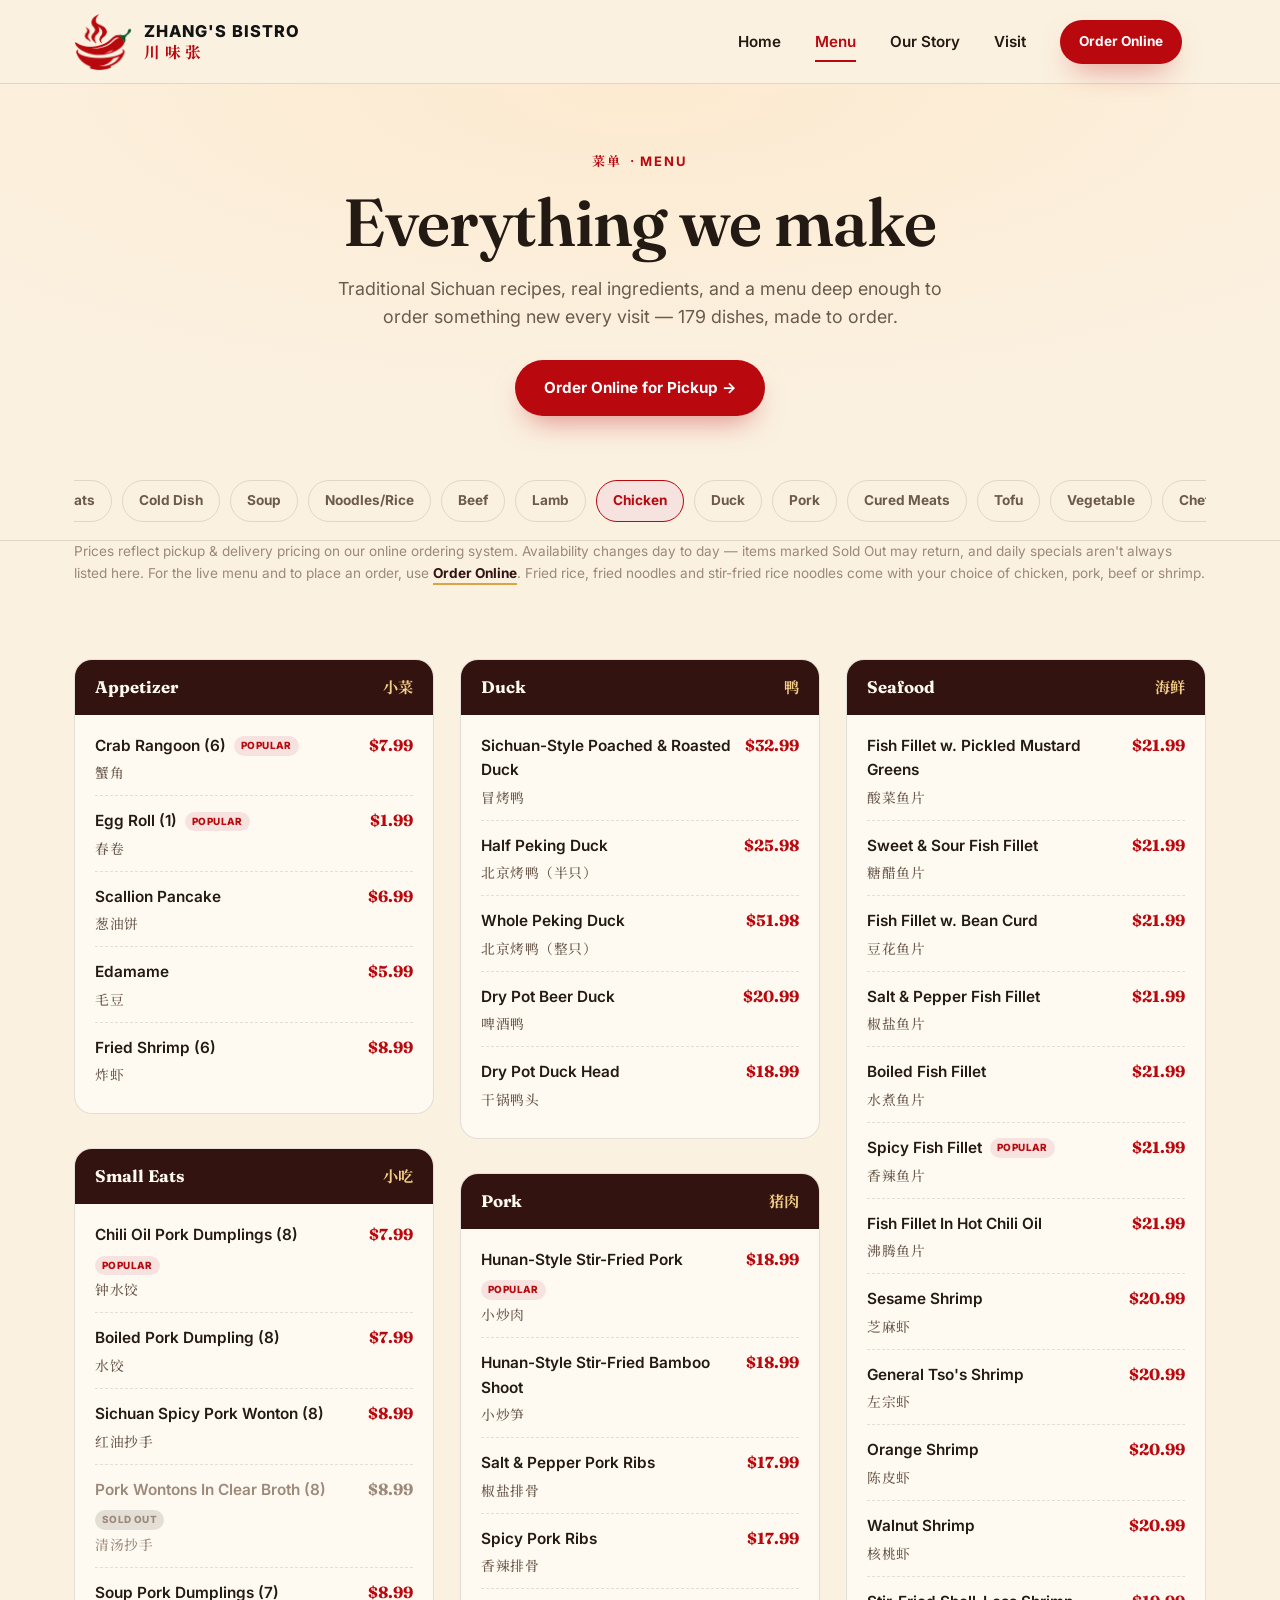
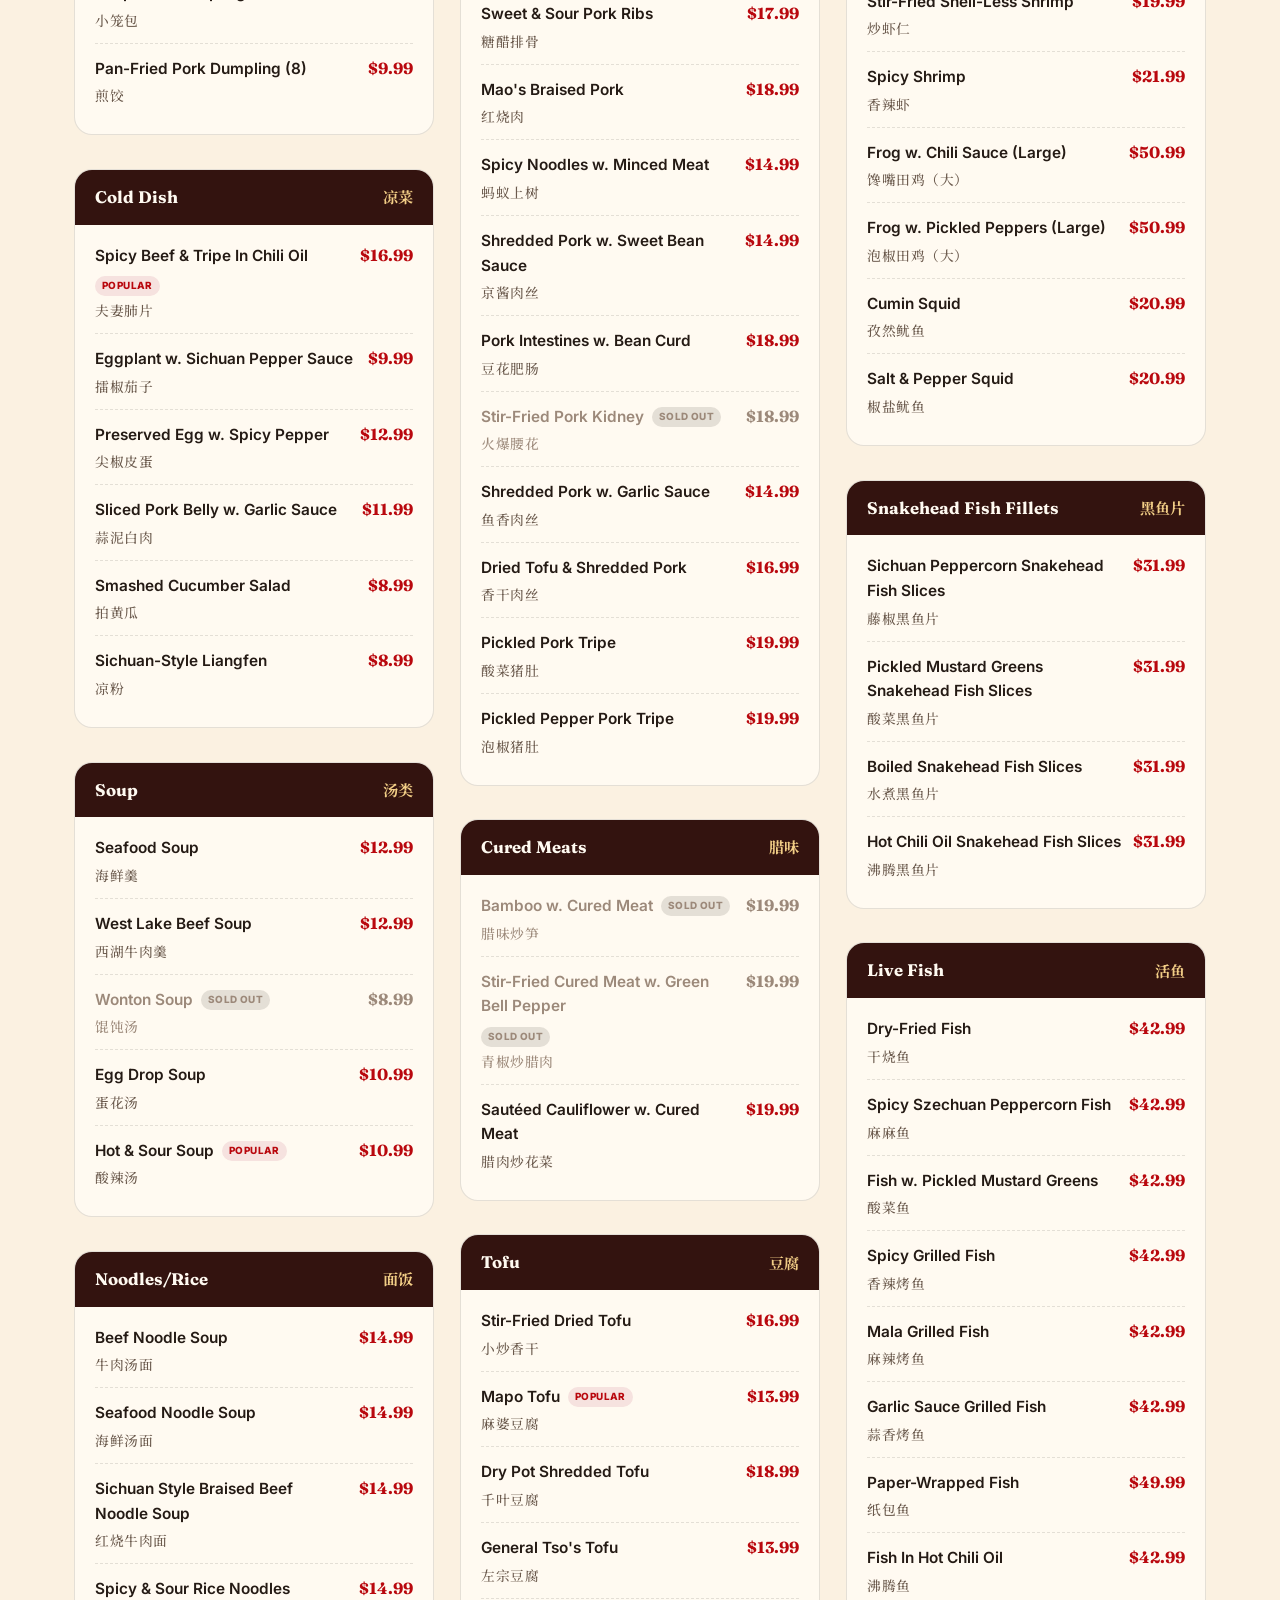
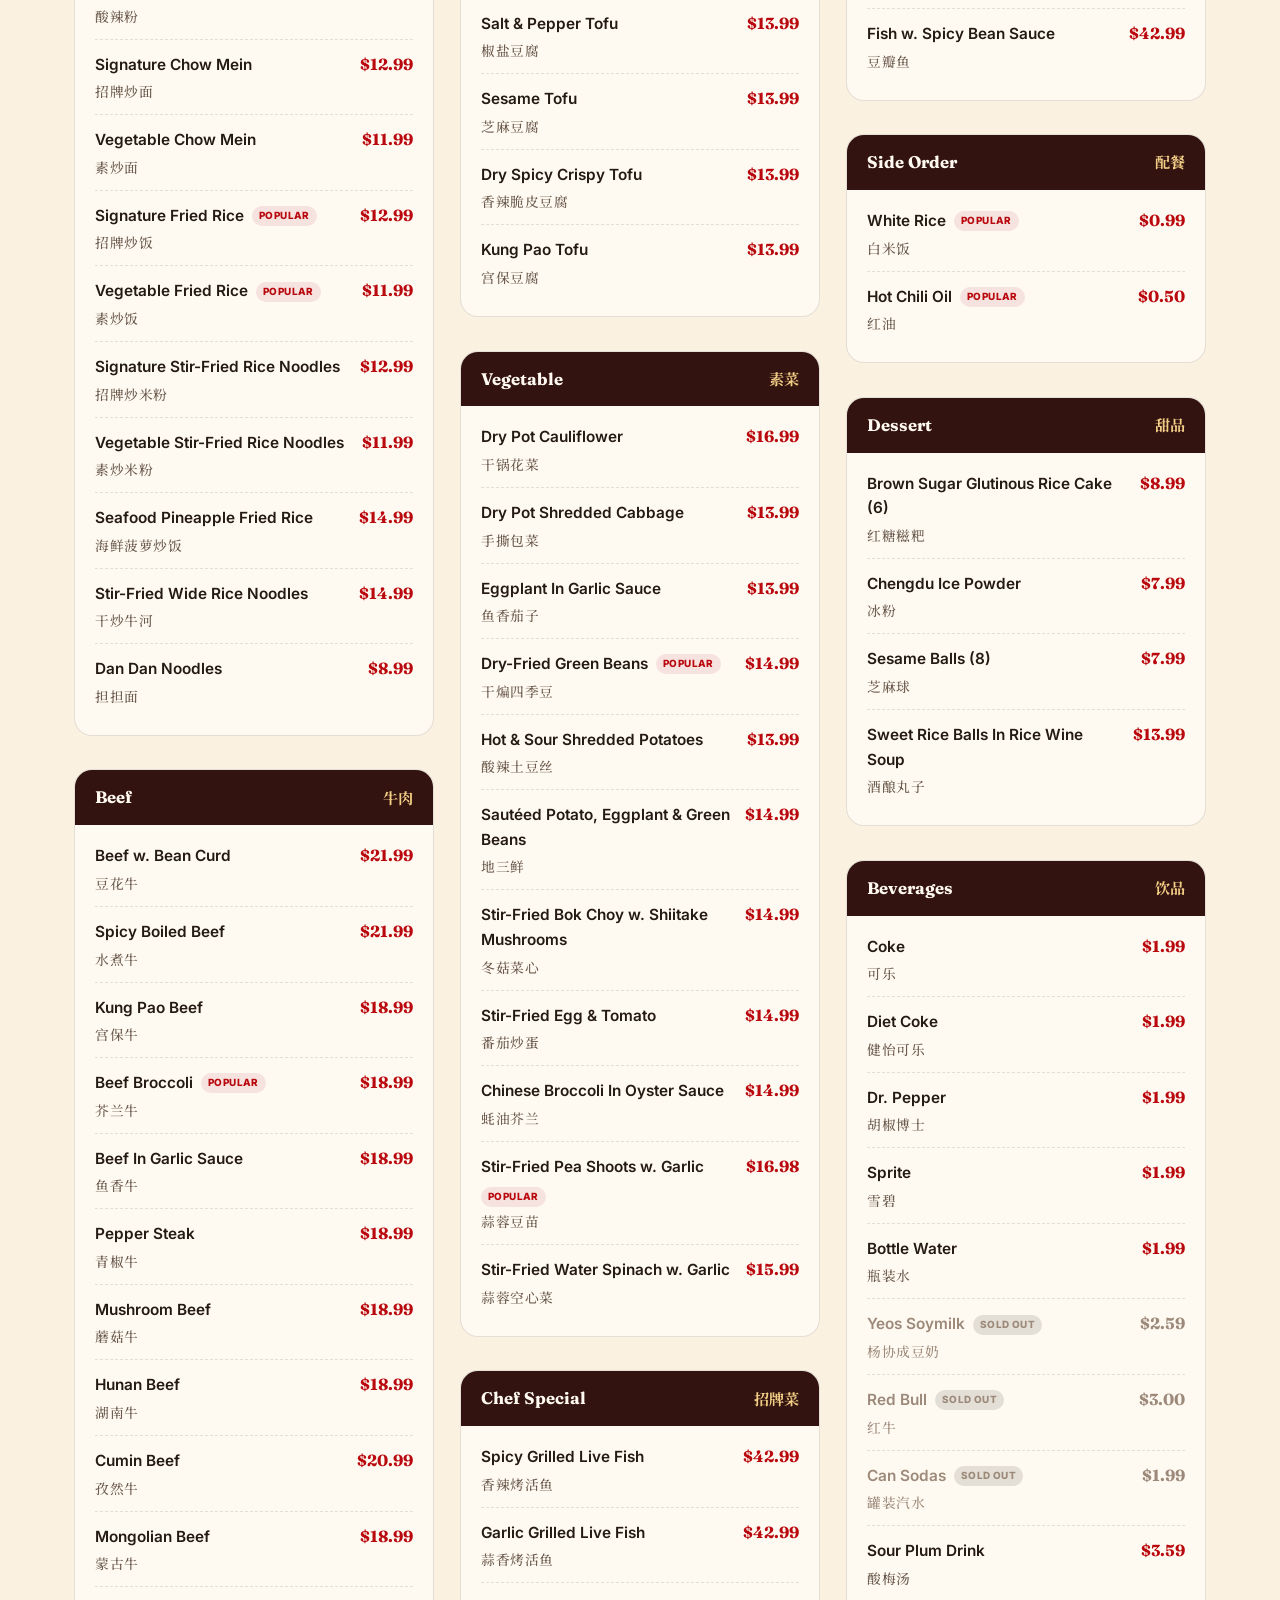
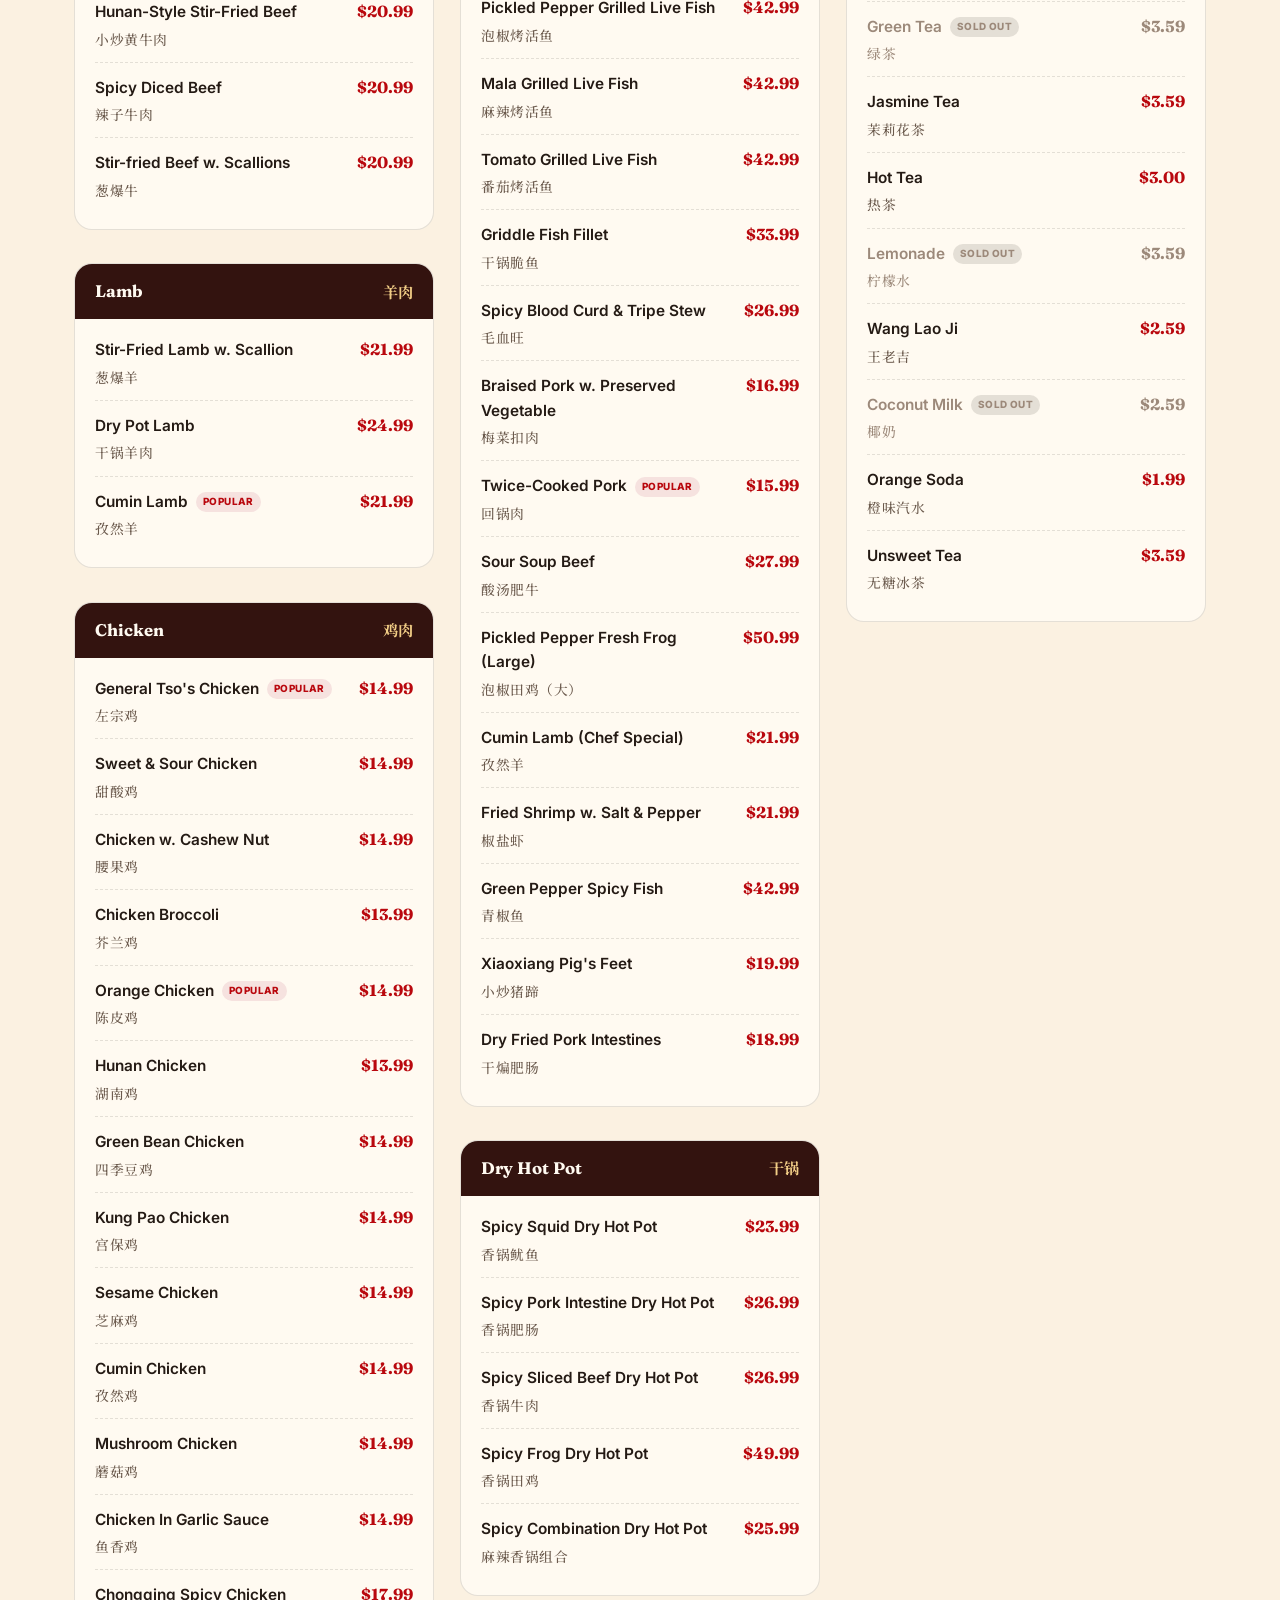
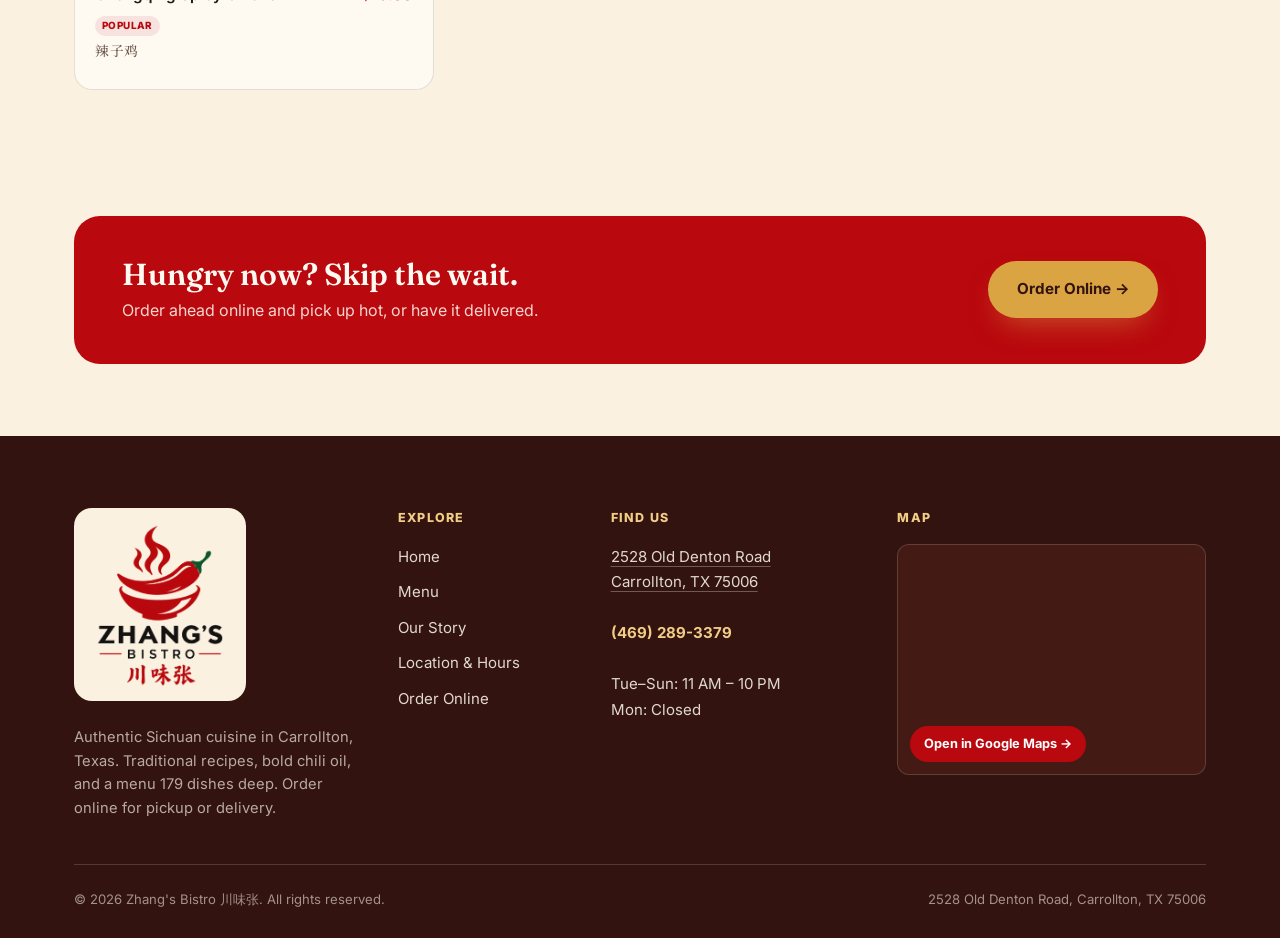
==== commit 1fafa348: "Fix menu scrolling and sticky header; animate hero; refresh story page The menu pill bar's scrollInt" ====
--- a/menu.html
+++ b/menu.html
@@ -10,7 +10,7 @@
 <link rel="preconnect" href="https://fonts.googleapis.com" />
 <link rel="preconnect" href="https://fonts.gstatic.com" crossorigin />
 <link href="https://fonts.googleapis.com/css2?family=Fraunces:opsz,wght@9..144,500;9..144,600;9..144,700&family=Inter:wght@400;500;600;700;800&family=Noto+Serif+SC:wght@500;600;700&display=swap" rel="stylesheet" />
-<link rel="stylesheet" href="css/styles.css" />
+<link rel="stylesheet" href="css/styles.css?v=8" />
 </head>
 <body>
 
@@ -181,6 +181,6 @@
   </div>
 </footer>
 
-<script src="js/main.js"></script>
+<script src="js/main.js?v=8"></script>
 </body>
 </html>
--- a/css/styles.css
+++ b/css/styles.css
@@ -25,6 +25,7 @@
   --radius-md: 18px;
   --radius-sm: 12px;
   --container: 1180px;
+  --header-h: 84px;
   --font-display: "Fraunces", "Noto Serif SC", serif;
   --font-body: "Inter", "Noto Sans SC", system-ui, sans-serif;
   --font-cn: "Noto Serif SC", serif;
@@ -39,7 +40,6 @@
 
 html {
   scroll-behavior: smooth;
-  overflow-x: hidden;
 }
 
 body {
@@ -50,8 +50,12 @@
   font-size: 16px;
   line-height: 1.6;
   -webkit-font-smoothing: antialiased;
-  overflow-x: hidden;
-  width: 100%;
+}
+
+@media (max-width: 480px) {
+  :root {
+    --header-h: 66px;
+  }
 }
 
 img {
@@ -234,7 +238,7 @@
   top: 0;
   z-index: 100;
   background: rgba(251, 241, 225, 0.97);
-  border-bottom: 1px solid var(--line);
+  box-shadow: inset 0 -1px 0 var(--line);
 }
 
 .site-header .container {
@@ -242,7 +246,7 @@
   align-items: center;
   justify-content: space-between;
   gap: 24px;
-  height: 84px;
+  height: var(--header-h);
 }
 
 .brand {
@@ -290,8 +294,7 @@
 
 @media (max-width: 480px) {
   .site-header .container {
-    height: auto;
-    padding: 12px 16px;
+    padding: 0 16px;
     gap: 8px;
   }
 
@@ -398,20 +401,25 @@
 @media (max-width: 900px) {
   .main-nav {
     position: fixed;
-    inset: 84px 0 0 0;
+    inset: var(--header-h) 0 0 0;
     background: var(--cream);
     flex-direction: column;
     justify-content: flex-start;
     align-items: stretch;
     padding: 28px 24px;
     gap: 6px;
-    transform: translateX(100%);
-    transition: transform 0.28s ease;
+    opacity: 0;
+    visibility: hidden;
+    transform: translateY(-10px);
+    transition: opacity 0.22s ease, transform 0.22s ease, visibility 0s linear 0.22s;
     overflow-y: auto;
   }
 
   .main-nav.is-open {
-    transform: translateX(0);
+    opacity: 1;
+    visibility: visible;
+    transform: none;
+    transition: opacity 0.22s ease, transform 0.22s ease, visibility 0s;
   }
 
   .main-nav a:not(.btn) {
@@ -551,6 +559,79 @@
   font-weight: 600;
 }
 
+/* Hero motion, modeled on hansnoodle.com: floating dish, rising steam, pop-in labels. */
+.badge-pill {
+  animation: pop 0.6s ease both;
+}
+
+.hero-photo-ring {
+  animation: dish-float 7s ease-in-out infinite;
+}
+
+.hero-steam {
+  position: absolute;
+  top: 34%;
+  left: 50%;
+  width: 150px;
+  height: 100px;
+  transform: translateX(-50%);
+  pointer-events: none;
+}
+
+.hero-steam span {
+  position: absolute;
+  bottom: 0;
+  border-radius: 50%;
+  background: #fff;
+  filter: blur(8px);
+  opacity: 0;
+  animation: steam 4.2s ease-in-out infinite;
+}
+
+.hero-steam span:nth-child(1) { left: 18px; width: 24px; height: 82px; }
+.hero-steam span:nth-child(2) { left: 64px; width: 22px; height: 76px; animation-delay: 0.9s; }
+.hero-steam span:nth-child(3) { left: 108px; width: 20px; height: 70px; animation-delay: 1.9s; }
+
+.hero-tag {
+  transform: rotate(-4deg);
+  animation: tag-pop 0.7s 0.35s cubic-bezier(0.34, 1.56, 0.64, 1) both;
+}
+
+@keyframes dish-float {
+  0%, 100% { transform: translateY(0) rotate(-2deg); }
+  50% { transform: translateY(-14px) rotate(2deg); }
+}
+
+@keyframes steam {
+  0% { transform: translateY(0) scaleX(1); opacity: 0; }
+  25% { opacity: 0.9; }
+  100% { transform: translateY(-70px) scaleX(1.5); opacity: 0; }
+}
+
+@keyframes pop {
+  0% { transform: scale(0.86); opacity: 0; }
+  60% { transform: scale(1.04); opacity: 1; }
+  100% { transform: scale(1); }
+}
+
+@keyframes tag-pop {
+  0% { transform: rotate(-4deg) scale(0.6); opacity: 0; }
+  60% { transform: rotate(-4deg) scale(1.06); opacity: 1; }
+  100% { transform: rotate(-4deg) scale(1); }
+}
+
+@media (prefers-reduced-motion: reduce) {
+  .badge-pill,
+  .hero-photo-ring,
+  .hero-tag {
+    animation: none;
+  }
+
+  .hero-steam {
+    display: none;
+  }
+}
+
 @media (max-width: 980px) {
   .hero .container {
     grid-template-columns: 1fr;
@@ -917,13 +998,16 @@
 }
 
 .footer-col address a:not(.tel) {
+  display: inline-block;
   color: inherit;
-  border-bottom: 1px solid rgba(255, 250, 241, 0.3);
+  text-decoration: underline;
+  text-decoration-color: rgba(255, 250, 241, 0.3);
+  text-underline-offset: 4px;
 }
 
 .footer-col address a:not(.tel):hover {
   color: var(--gold-soft);
-  border-color: var(--gold-soft);
+  text-decoration-color: var(--gold-soft);
 }
 
 .footer-map {
@@ -1102,7 +1186,7 @@
 
 .menu-jump {
   position: sticky;
-  top: 84px;
+  top: var(--header-h);
   z-index: 40;
   background: var(--cream);
   border-bottom: 1px solid var(--line);
@@ -1110,6 +1194,7 @@
 }
 
 .menu-jump-list {
+  position: relative;
   display: flex;
   gap: 10px;
   overflow-x: auto;
@@ -1159,6 +1244,7 @@
 
 .menu-category {
   break-inside: avoid;
+  scroll-margin-top: calc(var(--header-h) + 92px);
   margin-bottom: 26px;
   display: inline-block;
   width: 100%;
@@ -1267,6 +1353,10 @@
   font-size: 0.85rem;
 }
 
+.menu-note a {
+  white-space: nowrap;
+}
+
 /* ---------------------------------- story page ---------------------------------- */
 
 .story-hero {
@@ -1277,12 +1367,16 @@
   display: grid;
   grid-template-columns: 1fr 1fr;
   gap: 50px;
-  align-items: center;
+  align-items: stretch;
 }
 
 .story-copy p {
   margin-bottom: 18px;
   color: var(--ink-soft);
+}
+
+.story-copy > :last-child {
+  margin-bottom: 0;
 }
 
 .story-copy blockquote {
@@ -1304,15 +1398,20 @@
 
 .story-photo {
   position: relative;
+  min-height: 420px;
   border-radius: var(--radius-lg);
   overflow: hidden;
   box-shadow: var(--shadow-lg);
 }
 
+/* Absolutely positioned so the photo fills the row the text defines instead of setting its height. */
 .story-photo img {
+  position: absolute;
+  inset: 0;
   width: 100%;
   height: 100%;
   object-fit: cover;
+  object-position: center 40%;
 }
 
 .story-photo .hero-tag {
@@ -1325,11 +1424,16 @@
   .story-hero .container {
     grid-template-columns: 1fr;
   }
+
+  .story-photo {
+    min-height: 0;
+    aspect-ratio: 4 / 5;
+  }
 }
 
 .timeline-grid {
   display: grid;
-  grid-template-columns: repeat(3, 1fr);
+  grid-template-columns: repeat(4, 1fr);
   gap: 20px;
 }
 
@@ -1357,7 +1461,13 @@
   font-size: 0.92rem;
 }
 
-@media (max-width: 900px) {
+@media (max-width: 1000px) {
+  .timeline-grid {
+    grid-template-columns: repeat(2, 1fr);
+  }
+}
+
+@media (max-width: 600px) {
   .timeline-grid {
     grid-template-columns: 1fr;
   }
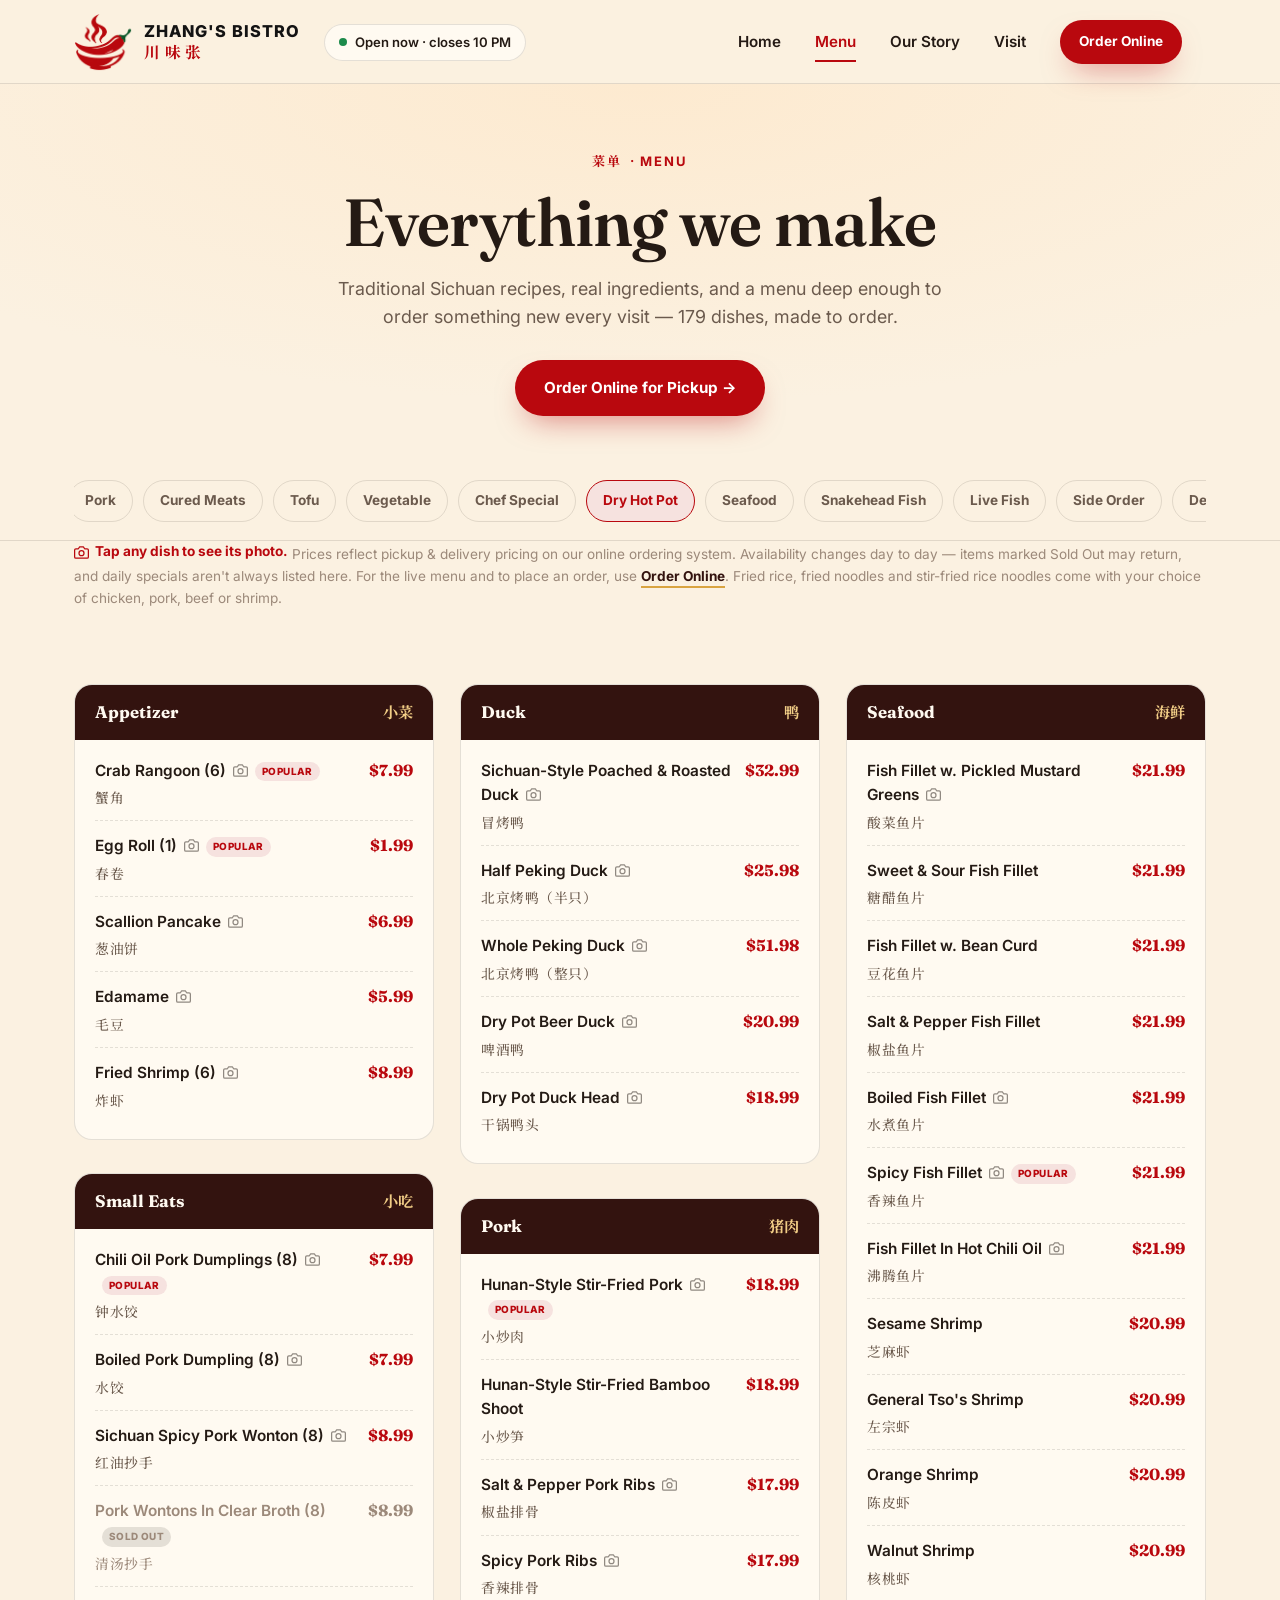
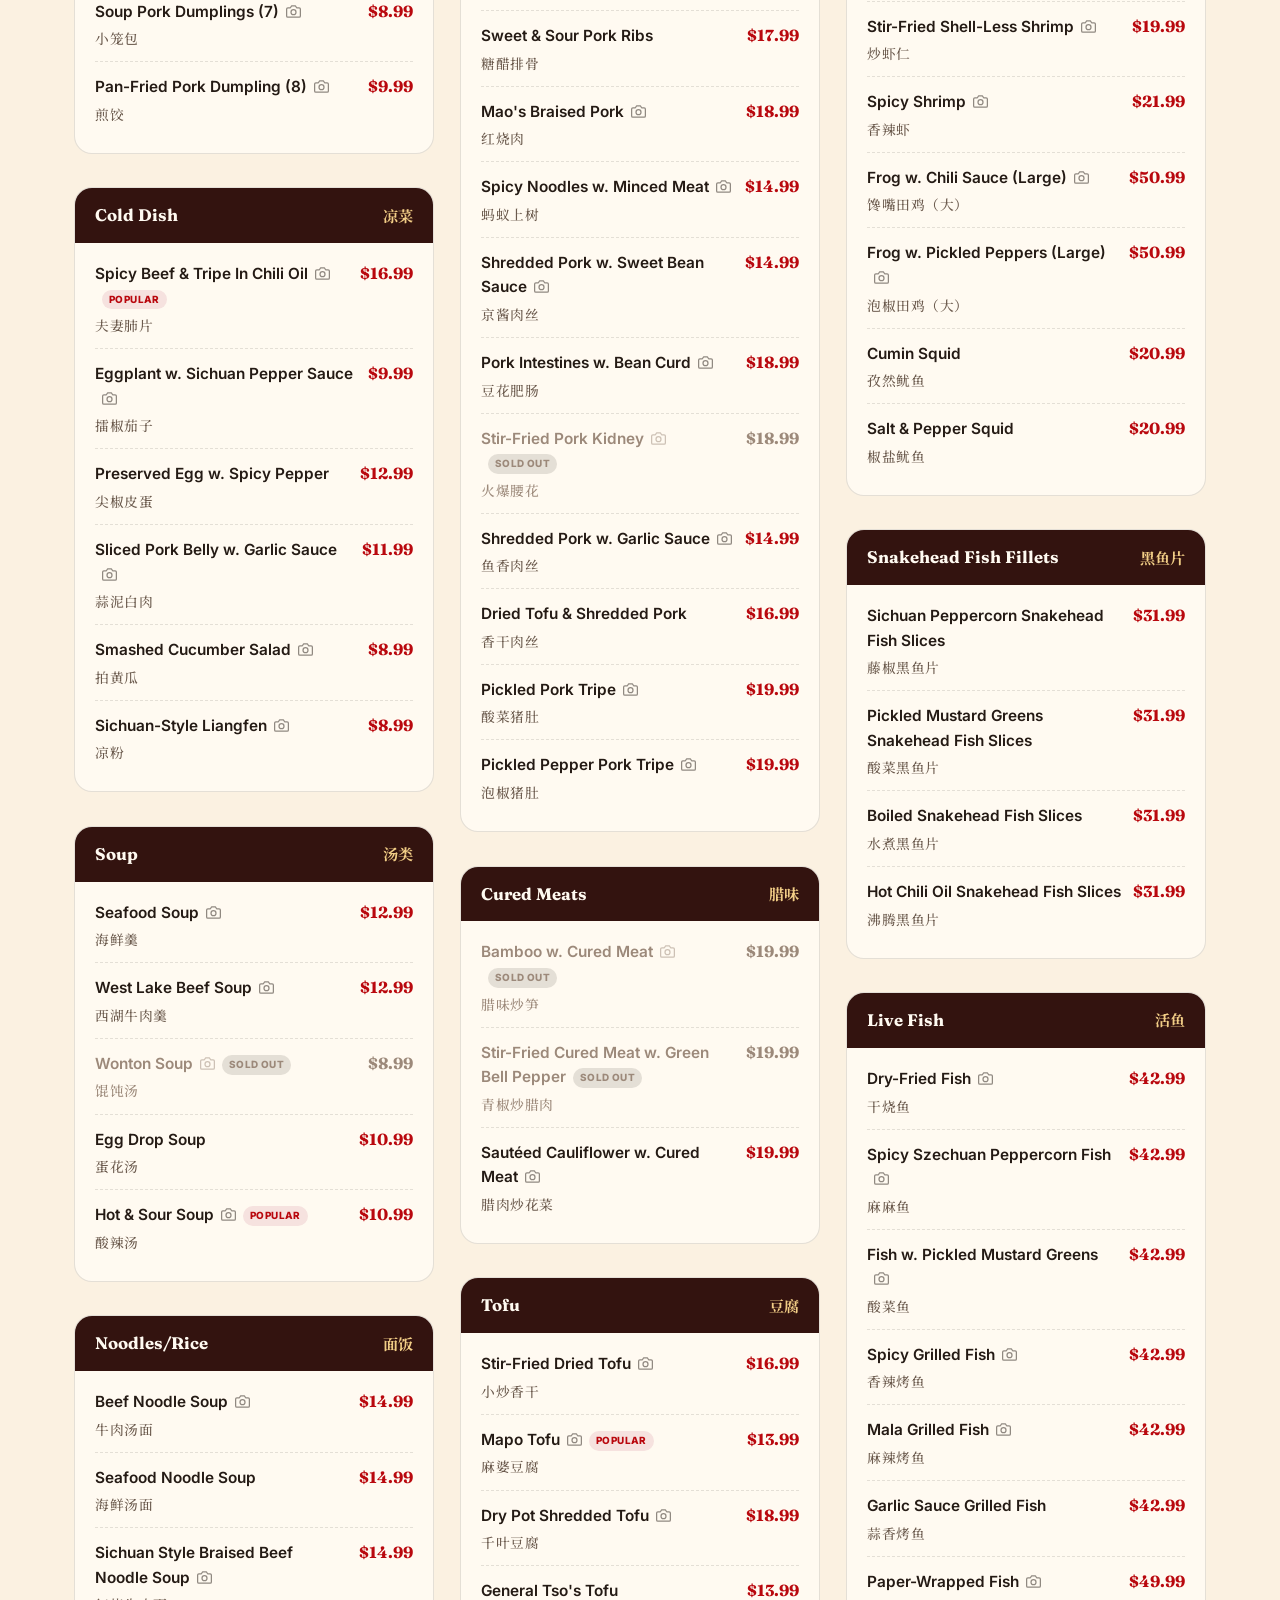
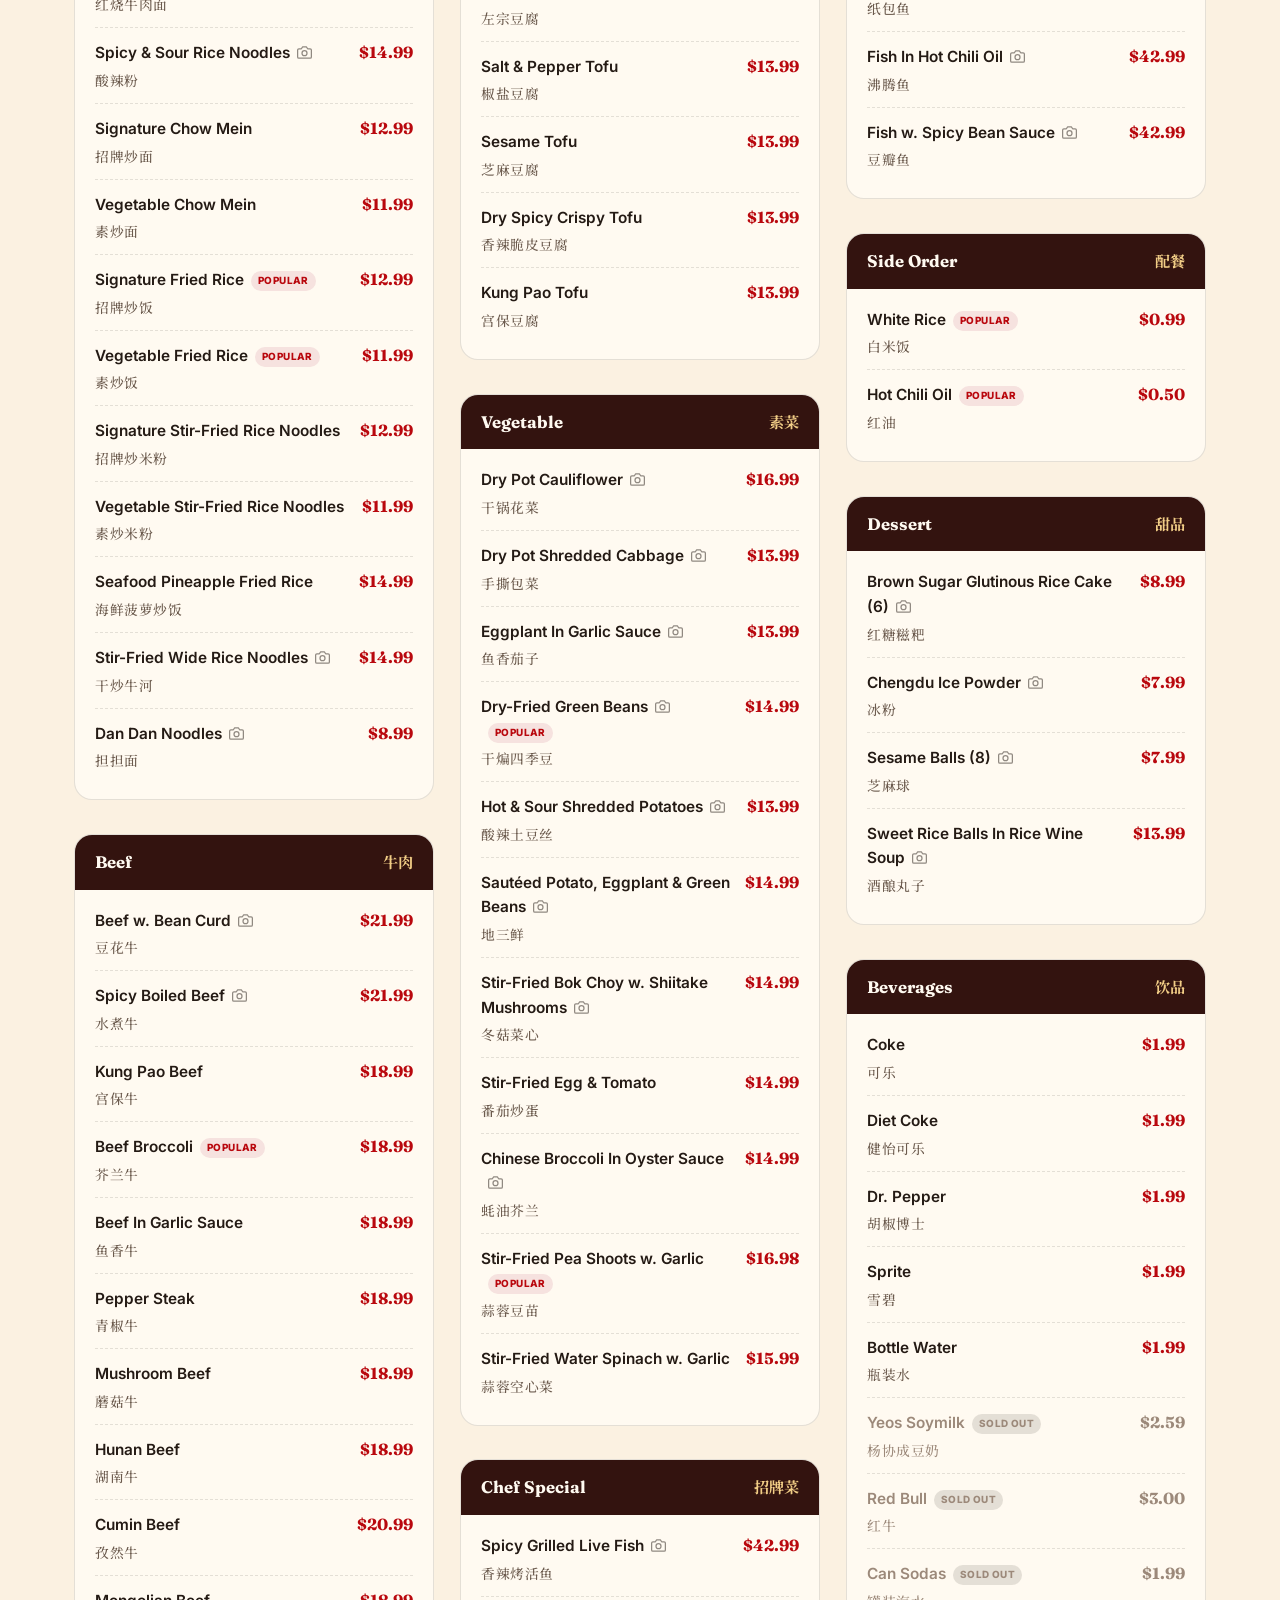
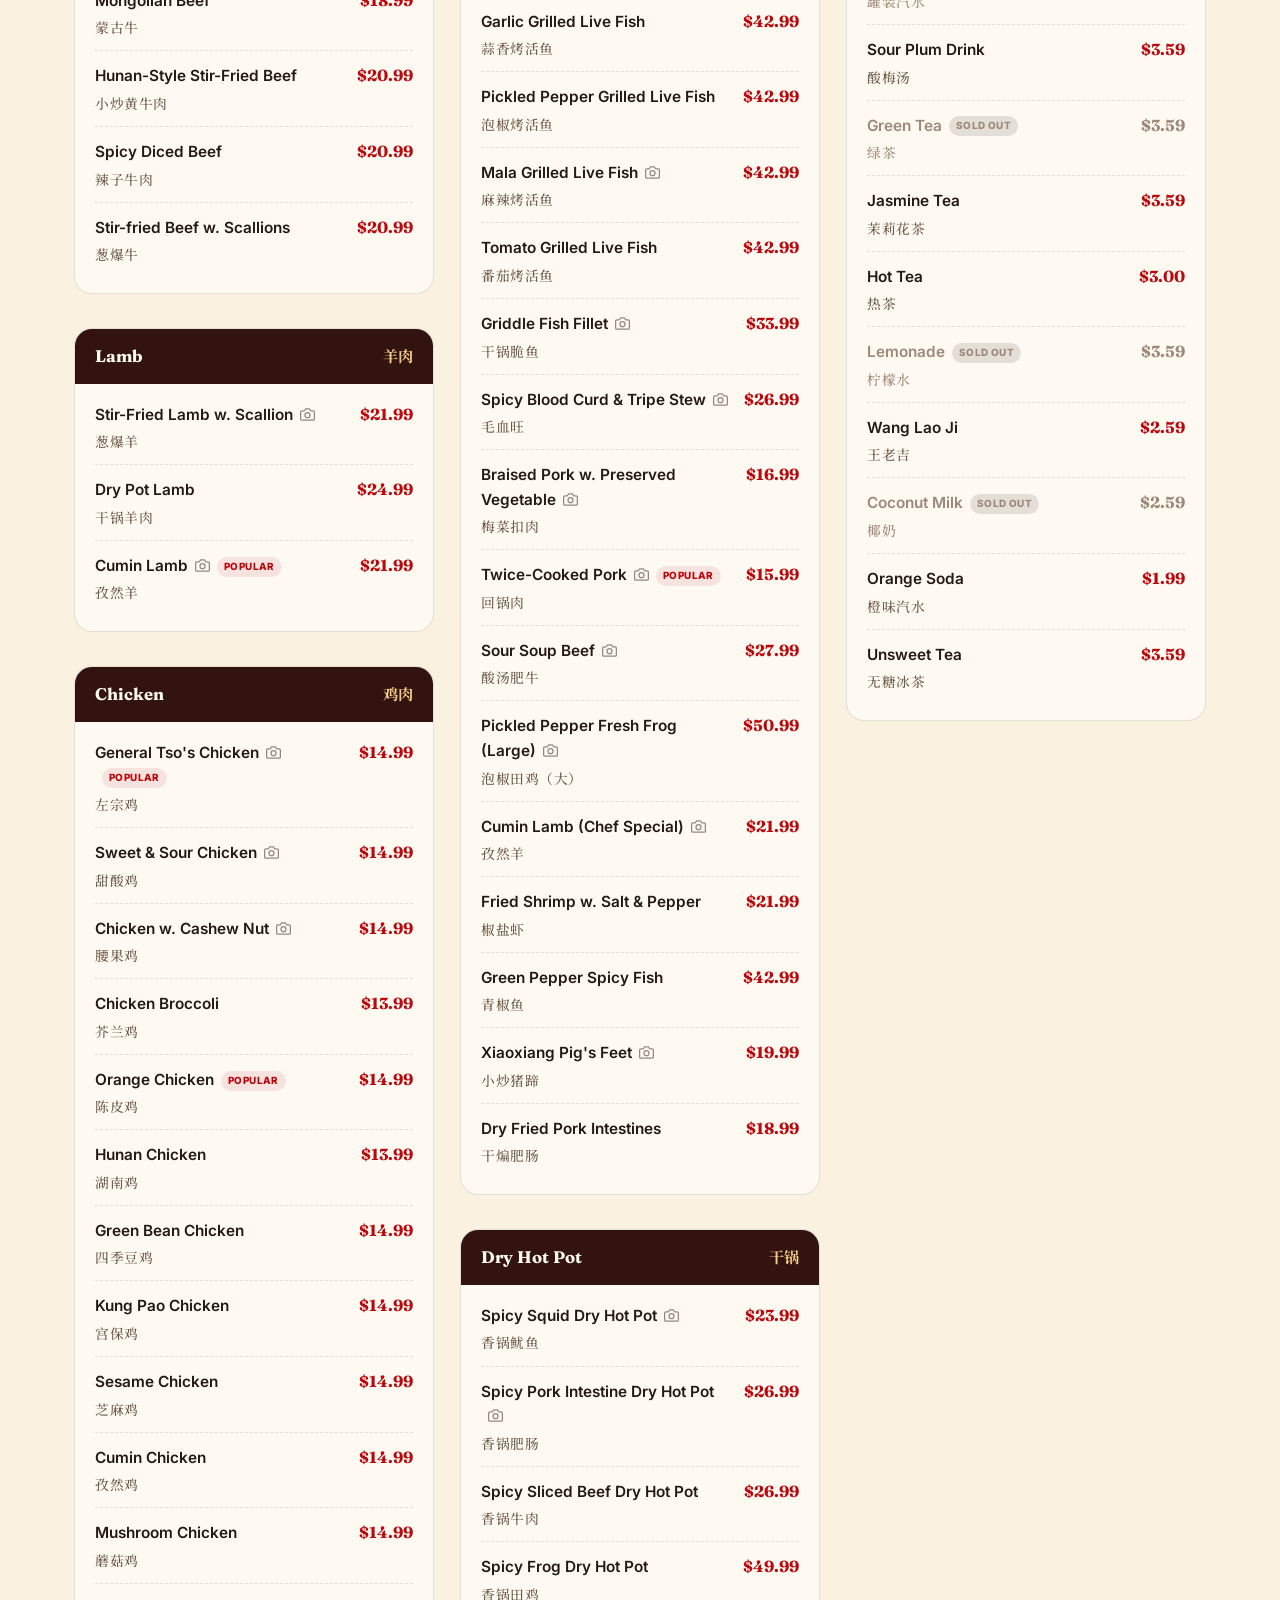
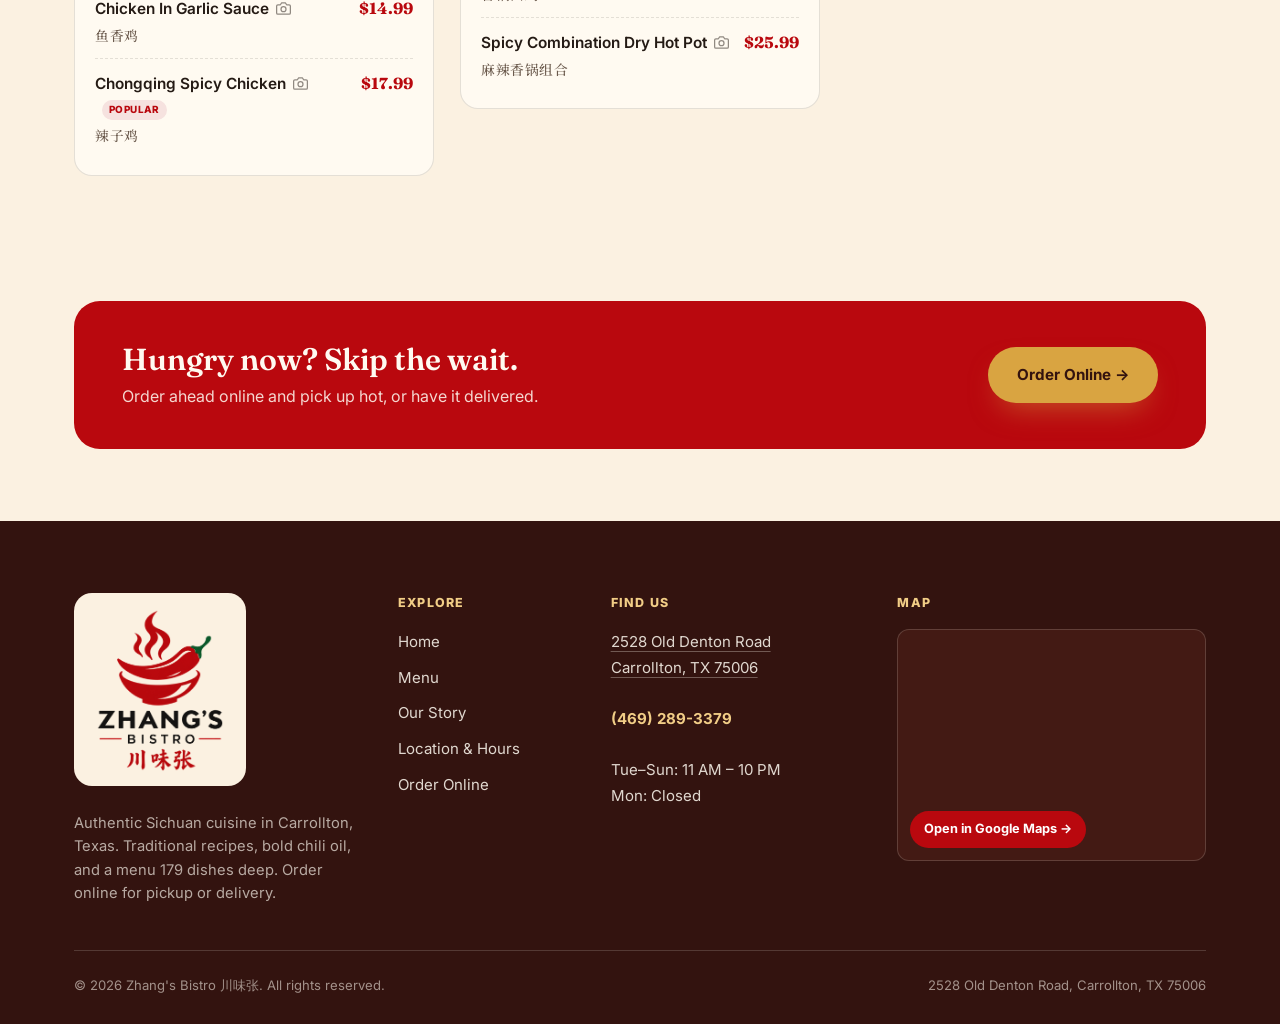
==== commit 06b815e4: "Add menu dish photos, live open/closed badge, and structured data Every menu row now opens a dialog " ====
--- a/menu.html
+++ b/menu.html
@@ -10,11 +10,2062 @@
 <link rel="preconnect" href="https://fonts.googleapis.com" />
 <link rel="preconnect" href="https://fonts.gstatic.com" crossorigin />
 <link href="https://fonts.googleapis.com/css2?family=Fraunces:opsz,wght@9..144,500;9..144,600;9..144,700&family=Inter:wght@400;500;600;700;800&family=Noto+Serif+SC:wght@500;600;700&display=swap" rel="stylesheet" />
-<link rel="stylesheet" href="css/styles.css?v=8" />
+<link rel="stylesheet" href="css/styles.css?v=12" />
+<link rel="canonical" href="https://www.zhangsbistro.com/menu.html" />
+<!-- MENU-LD:START -->
+<script type="application/ld+json">
+{
+ "@context": "https://schema.org",
+ "@type": "Menu",
+ "@id": "https://www.zhangsbistro.com/menu.html#menu",
+ "name": "Zhang's Bistro 川味张 Menu",
+ "url": "https://www.zhangsbistro.com/menu.html",
+ "inLanguage": [
+  "en",
+  "zh"
+ ],
+ "hasMenuSection": [
+  {
+   "@type": "MenuSection",
+   "name": "Appetizer",
+   "alternateName": "小菜",
+   "hasMenuItem": [
+    {
+     "@type": "MenuItem",
+     "name": "Crab Rangoon (6)",
+     "alternateName": "蟹角",
+     "offers": {
+      "@type": "Offer",
+      "price": "7.99",
+      "priceCurrency": "USD"
+     },
+     "image": "https://www.zhangsbistro.com/assets/img/menu/crab-rangoon.jpg"
+    },
+    {
+     "@type": "MenuItem",
+     "name": "Egg Roll (1)",
+     "alternateName": "春卷",
+     "offers": {
+      "@type": "Offer",
+      "price": "1.99",
+      "priceCurrency": "USD"
+     },
+     "image": "https://www.zhangsbistro.com/assets/img/menu/egg-roll.jpg"
+    },
+    {
+     "@type": "MenuItem",
+     "name": "Scallion Pancake",
+     "alternateName": "葱油饼",
+     "offers": {
+      "@type": "Offer",
+      "price": "6.99",
+      "priceCurrency": "USD"
+     },
+     "image": "https://www.zhangsbistro.com/assets/img/menu/scallion-pancake.jpg"
+    },
+    {
+     "@type": "MenuItem",
+     "name": "Edamame",
+     "alternateName": "毛豆",
+     "offers": {
+      "@type": "Offer",
+      "price": "5.99",
+      "priceCurrency": "USD"
+     },
+     "image": "https://www.zhangsbistro.com/assets/img/menu/edamame.jpg"
+    },
+    {
+     "@type": "MenuItem",
+     "name": "Fried Shrimp (6)",
+     "alternateName": "炸虾",
+     "offers": {
+      "@type": "Offer",
+      "price": "8.99",
+      "priceCurrency": "USD"
+     },
+     "image": "https://www.zhangsbistro.com/assets/img/menu/fried-shrimp.jpg"
+    }
+   ]
+  },
+  {
+   "@type": "MenuSection",
+   "name": "Small Eats",
+   "alternateName": "小吃",
+   "hasMenuItem": [
+    {
+     "@type": "MenuItem",
+     "name": "Chili Oil Pork Dumplings (8)",
+     "alternateName": "钟水饺",
+     "offers": {
+      "@type": "Offer",
+      "price": "7.99",
+      "priceCurrency": "USD"
+     },
+     "image": "https://www.zhangsbistro.com/assets/img/menu/chili-oil-pork-dumplings.jpg"
+    },
+    {
+     "@type": "MenuItem",
+     "name": "Boiled Pork Dumpling (8)",
+     "alternateName": "水饺",
+     "offers": {
+      "@type": "Offer",
+      "price": "7.99",
+      "priceCurrency": "USD"
+     },
+     "image": "https://www.zhangsbistro.com/assets/img/menu/boiled-pork-dumpling.jpg"
+    },
+    {
+     "@type": "MenuItem",
+     "name": "Sichuan Spicy Pork Wonton (8)",
+     "alternateName": "红油抄手",
+     "offers": {
+      "@type": "Offer",
+      "price": "8.99",
+      "priceCurrency": "USD"
+     },
+     "image": "https://www.zhangsbistro.com/assets/img/menu/sichuan-spicy-pork-wonton.jpg"
+    },
+    {
+     "@type": "MenuItem",
+     "name": "Pork Wontons In Clear Broth (8)",
+     "alternateName": "清汤抄手",
+     "offers": {
+      "@type": "Offer",
+      "price": "8.99",
+      "priceCurrency": "USD"
+     }
+    },
+    {
+     "@type": "MenuItem",
+     "name": "Soup Pork Dumplings (7)",
+     "alternateName": "小笼包",
+     "offers": {
+      "@type": "Offer",
+      "price": "8.99",
+      "priceCurrency": "USD"
+     },
+     "image": "https://www.zhangsbistro.com/assets/img/menu/soup-pork-dumplings.jpg"
+    },
+    {
+     "@type": "MenuItem",
+     "name": "Pan-Fried Pork Dumpling (8)",
+     "alternateName": "煎饺",
+     "offers": {
+      "@type": "Offer",
+      "price": "9.99",
+      "priceCurrency": "USD"
+     },
+     "image": "https://www.zhangsbistro.com/assets/img/menu/pan-fried-pork-dumpling.jpg"
+    }
+   ]
+  },
+  {
+   "@type": "MenuSection",
+   "name": "Cold Dish",
+   "alternateName": "凉菜",
+   "hasMenuItem": [
+    {
+     "@type": "MenuItem",
+     "name": "Spicy Beef & Tripe In Chili Oil",
+     "alternateName": "夫妻肺片",
+     "offers": {
+      "@type": "Offer",
+      "price": "16.99",
+      "priceCurrency": "USD"
+     },
+     "image": "https://www.zhangsbistro.com/assets/img/menu/spicy-beef-tripe-in-chili-oil.jpg"
+    },
+    {
+     "@type": "MenuItem",
+     "name": "Eggplant w. Sichuan Pepper Sauce",
+     "alternateName": "擂椒茄子",
+     "offers": {
+      "@type": "Offer",
+      "price": "9.99",
+      "priceCurrency": "USD"
+     },
+     "image": "https://www.zhangsbistro.com/assets/img/menu/eggplant-w-sichuan-pepper-sauce.jpg"
+    },
+    {
+     "@type": "MenuItem",
+     "name": "Preserved Egg w. Spicy Pepper",
+     "alternateName": "尖椒皮蛋",
+     "offers": {
+      "@type": "Offer",
+      "price": "12.99",
+      "priceCurrency": "USD"
+     }
+    },
+    {
+     "@type": "MenuItem",
+     "name": "Sliced Pork Belly w. Garlic Sauce",
+     "alternateName": "蒜泥白肉",
+     "offers": {
+      "@type": "Offer",
+      "price": "11.99",
+      "priceCurrency": "USD"
+     },
+     "image": "https://www.zhangsbistro.com/assets/img/menu/sliced-pork-belly-w-garlic-sauce.jpg"
+    },
+    {
+     "@type": "MenuItem",
+     "name": "Smashed Cucumber Salad",
+     "alternateName": "拍黄瓜",
+     "offers": {
+      "@type": "Offer",
+      "price": "8.99",
+      "priceCurrency": "USD"
+     },
+     "image": "https://www.zhangsbistro.com/assets/img/menu/smashed-cucumber-salad.jpg"
+    },
+    {
+     "@type": "MenuItem",
+     "name": "Sichuan-Style Liangfen",
+     "alternateName": "凉粉",
+     "offers": {
+      "@type": "Offer",
+      "price": "8.99",
+      "priceCurrency": "USD"
+     },
+     "image": "https://www.zhangsbistro.com/assets/img/menu/sichuan-style-liangfen.jpg"
+    }
+   ]
+  },
+  {
+   "@type": "MenuSection",
+   "name": "Soup",
+   "alternateName": "汤类",
+   "hasMenuItem": [
+    {
+     "@type": "MenuItem",
+     "name": "Seafood Soup",
+     "alternateName": "海鲜羹",
+     "offers": {
+      "@type": "Offer",
+      "price": "12.99",
+      "priceCurrency": "USD"
+     },
+     "image": "https://www.zhangsbistro.com/assets/img/menu/seafood-soup.jpg"
+    },
+    {
+     "@type": "MenuItem",
+     "name": "West Lake Beef Soup",
+     "alternateName": "西湖牛肉羹",
+     "offers": {
+      "@type": "Offer",
+      "price": "12.99",
+      "priceCurrency": "USD"
+     },
+     "image": "https://www.zhangsbistro.com/assets/img/menu/west-lake-beef-soup.jpg"
+    },
+    {
+     "@type": "MenuItem",
+     "name": "Wonton Soup",
+     "alternateName": "馄饨汤",
+     "offers": {
+      "@type": "Offer",
+      "price": "8.99",
+      "priceCurrency": "USD"
+     },
+     "image": "https://www.zhangsbistro.com/assets/img/menu/wonton-soup.jpg"
+    },
+    {
+     "@type": "MenuItem",
+     "name": "Egg Drop Soup",
+     "alternateName": "蛋花汤",
+     "offers": {
+      "@type": "Offer",
+      "price": "10.99",
+      "priceCurrency": "USD"
+     }
+    },
+    {
+     "@type": "MenuItem",
+     "name": "Hot & Sour Soup",
+     "alternateName": "酸辣汤",
+     "offers": {
+      "@type": "Offer",
+      "price": "10.99",
+      "priceCurrency": "USD"
+     },
+     "image": "https://www.zhangsbistro.com/assets/img/menu/hot-sour-soup.jpg"
+    }
+   ]
+  },
+  {
+   "@type": "MenuSection",
+   "name": "Noodles/Rice",
+   "alternateName": "面饭",
+   "hasMenuItem": [
+    {
+     "@type": "MenuItem",
+     "name": "Beef Noodle Soup",
+     "alternateName": "牛肉汤面",
+     "offers": {
+      "@type": "Offer",
+      "price": "14.99",
+      "priceCurrency": "USD"
+     },
+     "image": "https://www.zhangsbistro.com/assets/img/menu/beef-noodle-soup.jpg"
+    },
+    {
+     "@type": "MenuItem",
+     "name": "Seafood Noodle Soup",
+     "alternateName": "海鲜汤面",
+     "offers": {
+      "@type": "Offer",
+      "price": "14.99",
+      "priceCurrency": "USD"
+     }
+    },
+    {
+     "@type": "MenuItem",
+     "name": "Sichuan Style Braised Beef Noodle Soup",
+     "alternateName": "红烧牛肉面",
+     "offers": {
+      "@type": "Offer",
+      "price": "14.99",
+      "priceCurrency": "USD"
+     },
+     "image": "https://www.zhangsbistro.com/assets/img/menu/sichuan-style-braised-beef-noodle-soup.jpg"
+    },
+    {
+     "@type": "MenuItem",
+     "name": "Spicy & Sour Rice Noodles",
+     "alternateName": "酸辣粉",
+     "offers": {
+      "@type": "Offer",
+      "price": "14.99",
+      "priceCurrency": "USD"
+     },
+     "image": "https://www.zhangsbistro.com/assets/img/menu/spicy-sour-rice-noodles.jpg"
+    },
+    {
+     "@type": "MenuItem",
+     "name": "Signature Chow Mein",
+     "alternateName": "招牌炒面",
+     "offers": {
+      "@type": "Offer",
+      "price": "12.99",
+      "priceCurrency": "USD"
+     }
+    },
+    {
+     "@type": "MenuItem",
+     "name": "Vegetable Chow Mein",
+     "alternateName": "素炒面",
+     "offers": {
+      "@type": "Offer",
+      "price": "11.99",
+      "priceCurrency": "USD"
+     }
+    },
+    {
+     "@type": "MenuItem",
+     "name": "Signature Fried Rice",
+     "alternateName": "招牌炒饭",
+     "offers": {
+      "@type": "Offer",
+      "price": "12.99",
+      "priceCurrency": "USD"
+     }
+    },
+    {
+     "@type": "MenuItem",
+     "name": "Vegetable Fried Rice",
+     "alternateName": "素炒饭",
+     "offers": {
+      "@type": "Offer",
+      "price": "11.99",
+      "priceCurrency": "USD"
+     }
+    },
+    {
+     "@type": "MenuItem",
+     "name": "Signature Stir-Fried Rice Noodles",
+     "alternateName": "招牌炒米粉",
+     "offers": {
+      "@type": "Offer",
+      "price": "12.99",
+      "priceCurrency": "USD"
+     }
+    },
+    {
+     "@type": "MenuItem",
+     "name": "Vegetable Stir-Fried Rice Noodles",
+     "alternateName": "素炒米粉",
+     "offers": {
+      "@type": "Offer",
+      "price": "11.99",
+      "priceCurrency": "USD"
+     }
+    },
+    {
+     "@type": "MenuItem",
+     "name": "Seafood Pineapple Fried Rice",
+     "alternateName": "海鲜菠萝炒饭",
+     "offers": {
+      "@type": "Offer",
+      "price": "14.99",
+      "priceCurrency": "USD"
+     }
+    },
+    {
+     "@type": "MenuItem",
+     "name": "Stir-Fried Wide Rice Noodles",
+     "alternateName": "干炒牛河",
+     "offers": {
+      "@type": "Offer",
+      "price": "14.99",
+      "priceCurrency": "USD"
+     },
+     "image": "https://www.zhangsbistro.com/assets/img/menu/stir-fried-wide-rice-noodles.jpg"
+    },
+    {
+     "@type": "MenuItem",
+     "name": "Dan Dan Noodles",
+     "alternateName": "担担面",
+     "offers": {
+      "@type": "Offer",
+      "price": "8.99",
+      "priceCurrency": "USD"
+     },
+     "image": "https://www.zhangsbistro.com/assets/img/menu/dan-dan-noodles.jpg"
+    }
+   ]
+  },
+  {
+   "@type": "MenuSection",
+   "name": "Beef",
+   "alternateName": "牛肉",
+   "hasMenuItem": [
+    {
+     "@type": "MenuItem",
+     "name": "Beef w. Bean Curd",
+     "alternateName": "豆花牛",
+     "offers": {
+      "@type": "Offer",
+      "price": "21.99",
+      "priceCurrency": "USD"
+     },
+     "image": "https://www.zhangsbistro.com/assets/img/menu/beef-w-bean-curd.jpg"
+    },
+    {
+     "@type": "MenuItem",
+     "name": "Spicy Boiled Beef",
+     "alternateName": "水煮牛",
+     "offers": {
+      "@type": "Offer",
+      "price": "21.99",
+      "priceCurrency": "USD"
+     },
+     "image": "https://www.zhangsbistro.com/assets/img/menu/spicy-boiled-beef.jpg"
+    },
+    {
+     "@type": "MenuItem",
+     "name": "Kung Pao Beef",
+     "alternateName": "宫保牛",
+     "offers": {
+      "@type": "Offer",
+      "price": "18.99",
+      "priceCurrency": "USD"
+     }
+    },
+    {
+     "@type": "MenuItem",
+     "name": "Beef Broccoli",
+     "alternateName": "芥兰牛",
+     "offers": {
+      "@type": "Offer",
+      "price": "18.99",
+      "priceCurrency": "USD"
+     }
+    },
+    {
+     "@type": "MenuItem",
+     "name": "Beef In Garlic Sauce",
+     "alternateName": "鱼香牛",
+     "offers": {
+      "@type": "Offer",
+      "price": "18.99",
+      "priceCurrency": "USD"
+     }
+    },
+    {
+     "@type": "MenuItem",
+     "name": "Pepper Steak",
+     "alternateName": "青椒牛",
+     "offers": {
+      "@type": "Offer",
+      "price": "18.99",
+      "priceCurrency": "USD"
+     }
+    },
+    {
+     "@type": "MenuItem",
+     "name": "Mushroom Beef",
+     "alternateName": "蘑菇牛",
+     "offers": {
+      "@type": "Offer",
+      "price": "18.99",
+      "priceCurrency": "USD"
+     }
+    },
+    {
+     "@type": "MenuItem",
+     "name": "Hunan Beef",
+     "alternateName": "湖南牛",
+     "offers": {
+      "@type": "Offer",
+      "price": "18.99",
+      "priceCurrency": "USD"
+     }
+    },
+    {
+     "@type": "MenuItem",
+     "name": "Cumin Beef",
+     "alternateName": "孜然牛",
+     "offers": {
+      "@type": "Offer",
+      "price": "20.99",
+      "priceCurrency": "USD"
+     }
+    },
+    {
+     "@type": "MenuItem",
+     "name": "Mongolian Beef",
+     "alternateName": "蒙古牛",
+     "offers": {
+      "@type": "Offer",
+      "price": "18.99",
+      "priceCurrency": "USD"
+     }
+    },
+    {
+     "@type": "MenuItem",
+     "name": "Hunan-Style Stir-Fried Beef",
+     "alternateName": "小炒黄牛肉",
+     "offers": {
+      "@type": "Offer",
+      "price": "20.99",
+      "priceCurrency": "USD"
+     }
+    },
+    {
+     "@type": "MenuItem",
+     "name": "Spicy Diced Beef",
+     "alternateName": "辣子牛肉",
+     "offers": {
+      "@type": "Offer",
+      "price": "20.99",
+      "priceCurrency": "USD"
+     }
+    },
+    {
+     "@type": "MenuItem",
+     "name": "Stir-fried Beef w. Scallions",
+     "alternateName": "葱爆牛",
+     "offers": {
+      "@type": "Offer",
+      "price": "20.99",
+      "priceCurrency": "USD"
+     }
+    }
+   ]
+  },
+  {
+   "@type": "MenuSection",
+   "name": "Lamb",
+   "alternateName": "羊肉",
+   "hasMenuItem": [
+    {
+     "@type": "MenuItem",
+     "name": "Stir-Fried Lamb w. Scallion",
+     "alternateName": "葱爆羊",
+     "offers": {
+      "@type": "Offer",
+      "price": "21.99",
+      "priceCurrency": "USD"
+     },
+     "image": "https://www.zhangsbistro.com/assets/img/menu/stir-fried-lamb-w-scallion.jpg"
+    },
+    {
+     "@type": "MenuItem",
+     "name": "Dry Pot Lamb",
+     "alternateName": "干锅羊肉",
+     "offers": {
+      "@type": "Offer",
+      "price": "24.99",
+      "priceCurrency": "USD"
+     }
+    },
+    {
+     "@type": "MenuItem",
+     "name": "Cumin Lamb",
+     "alternateName": "孜然羊",
+     "offers": {
+      "@type": "Offer",
+      "price": "21.99",
+      "priceCurrency": "USD"
+     },
+     "image": "https://www.zhangsbistro.com/assets/img/menu/cumin-lamb.jpg"
+    }
+   ]
+  },
+  {
+   "@type": "MenuSection",
+   "name": "Chicken",
+   "alternateName": "鸡肉",
+   "hasMenuItem": [
+    {
+     "@type": "MenuItem",
+     "name": "General Tso's Chicken",
+     "alternateName": "左宗鸡",
+     "offers": {
+      "@type": "Offer",
+      "price": "14.99",
+      "priceCurrency": "USD"
+     },
+     "image": "https://www.zhangsbistro.com/assets/img/menu/general-tso-s-chicken.jpg"
+    },
+    {
+     "@type": "MenuItem",
+     "name": "Sweet & Sour Chicken",
+     "alternateName": "甜酸鸡",
+     "offers": {
+      "@type": "Offer",
+      "price": "14.99",
+      "priceCurrency": "USD"
+     },
+     "image": "https://www.zhangsbistro.com/assets/img/menu/sweet-sour-chicken.jpg"
+    },
+    {
+     "@type": "MenuItem",
+     "name": "Chicken w. Cashew Nut",
+     "alternateName": "腰果鸡",
+     "offers": {
+      "@type": "Offer",
+      "price": "14.99",
+      "priceCurrency": "USD"
+     },
+     "image": "https://www.zhangsbistro.com/assets/img/menu/chicken-w-cashew-nut.jpg"
+    },
+    {
+     "@type": "MenuItem",
+     "name": "Chicken Broccoli",
+     "alternateName": "芥兰鸡",
+     "offers": {
+      "@type": "Offer",
+      "price": "13.99",
+      "priceCurrency": "USD"
+     }
+    },
+    {
+     "@type": "MenuItem",
+     "name": "Orange Chicken",
+     "alternateName": "陈皮鸡",
+     "offers": {
+      "@type": "Offer",
+      "price": "14.99",
+      "priceCurrency": "USD"
+     }
+    },
+    {
+     "@type": "MenuItem",
+     "name": "Hunan Chicken",
+     "alternateName": "湖南鸡",
+     "offers": {
+      "@type": "Offer",
+      "price": "13.99",
+      "priceCurrency": "USD"
+     }
+    },
+    {
+     "@type": "MenuItem",
+     "name": "Green Bean Chicken",
+     "alternateName": "四季豆鸡",
+     "offers": {
+      "@type": "Offer",
+      "price": "14.99",
+      "priceCurrency": "USD"
+     }
+    },
+    {
+     "@type": "MenuItem",
+     "name": "Kung Pao Chicken",
+     "alternateName": "宫保鸡",
+     "offers": {
+      "@type": "Offer",
+      "price": "14.99",
+      "priceCurrency": "USD"
+     }
+    },
+    {
+     "@type": "MenuItem",
+     "name": "Sesame Chicken",
+     "alternateName": "芝麻鸡",
+     "offers": {
+      "@type": "Offer",
+      "price": "14.99",
+      "priceCurrency": "USD"
+     }
+    },
+    {
+     "@type": "MenuItem",
+     "name": "Cumin Chicken",
+     "alternateName": "孜然鸡",
+     "offers": {
+      "@type": "Offer",
+      "price": "14.99",
+      "priceCurrency": "USD"
+     }
+    },
+    {
+     "@type": "MenuItem",
+     "name": "Mushroom Chicken",
+     "alternateName": "蘑菇鸡",
+     "offers": {
+      "@type": "Offer",
+      "price": "14.99",
+      "priceCurrency": "USD"
+     }
+    },
+    {
+     "@type": "MenuItem",
+     "name": "Chicken In Garlic Sauce",
+     "alternateName": "鱼香鸡",
+     "offers": {
+      "@type": "Offer",
+      "price": "14.99",
+      "priceCurrency": "USD"
+     },
+     "image": "https://www.zhangsbistro.com/assets/img/menu/chicken-in-garlic-sauce.jpg"
+    },
+    {
+     "@type": "MenuItem",
+     "name": "Chongqing Spicy Chicken",
+     "alternateName": "辣子鸡",
+     "offers": {
+      "@type": "Offer",
+      "price": "17.99",
+      "priceCurrency": "USD"
+     },
+     "image": "https://www.zhangsbistro.com/assets/img/menu/chongqing-spicy-chicken.jpg"
+    }
+   ]
+  },
+  {
+   "@type": "MenuSection",
+   "name": "Duck",
+   "alternateName": "鸭",
+   "hasMenuItem": [
+    {
+     "@type": "MenuItem",
+     "name": "Sichuan-Style Poached & Roasted Duck",
+     "alternateName": "冒烤鸭",
+     "offers": {
+      "@type": "Offer",
+      "price": "32.99",
+      "priceCurrency": "USD"
+     },
+     "image": "https://www.zhangsbistro.com/assets/img/menu/sichuan-style-poached-roasted-duck.jpg"
+    },
+    {
+     "@type": "MenuItem",
+     "name": "Half Peking Duck",
+     "alternateName": "北京烤鸭（半只）",
+     "offers": {
+      "@type": "Offer",
+      "price": "25.98",
+      "priceCurrency": "USD"
+     },
+     "image": "https://www.zhangsbistro.com/assets/img/menu/half-peking-duck.jpg"
+    },
+    {
+     "@type": "MenuItem",
+     "name": "Whole Peking Duck",
+     "alternateName": "北京烤鸭（整只）",
+     "offers": {
+      "@type": "Offer",
+      "price": "51.98",
+      "priceCurrency": "USD"
+     },
+     "image": "https://www.zhangsbistro.com/assets/img/menu/half-peking-duck.jpg"
+    },
+    {
+     "@type": "MenuItem",
+     "name": "Dry Pot Beer Duck",
+     "alternateName": "啤酒鸭",
+     "offers": {
+      "@type": "Offer",
+      "price": "20.99",
+      "priceCurrency": "USD"
+     },
+     "image": "https://www.zhangsbistro.com/assets/img/menu/dry-pot-beer-duck.jpg"
+    },
+    {
+     "@type": "MenuItem",
+     "name": "Dry Pot Duck Head",
+     "alternateName": "干锅鸭头",
+     "offers": {
+      "@type": "Offer",
+      "price": "18.99",
+      "priceCurrency": "USD"
+     },
+     "image": "https://www.zhangsbistro.com/assets/img/menu/dry-pot-duck-head.jpg"
+    }
+   ]
+  },
+  {
+   "@type": "MenuSection",
+   "name": "Pork",
+   "alternateName": "猪肉",
+   "hasMenuItem": [
+    {
+     "@type": "MenuItem",
+     "name": "Hunan-Style Stir-Fried Pork",
+     "alternateName": "小炒肉",
+     "offers": {
+      "@type": "Offer",
+      "price": "18.99",
+      "priceCurrency": "USD"
+     },
+     "image": "https://www.zhangsbistro.com/assets/img/menu/hunan-style-stir-fried-pork.jpg"
+    },
+    {
+     "@type": "MenuItem",
+     "name": "Hunan-Style Stir-Fried Bamboo Shoot",
+     "alternateName": "小炒笋",
+     "offers": {
+      "@type": "Offer",
+      "price": "18.99",
+      "priceCurrency": "USD"
+     }
+    },
+    {
+     "@type": "MenuItem",
+     "name": "Salt & Pepper Pork Ribs",
+     "alternateName": "椒盐排骨",
+     "offers": {
+      "@type": "Offer",
+      "price": "17.99",
+      "priceCurrency": "USD"
+     },
+     "image": "https://www.zhangsbistro.com/assets/img/menu/salt-pepper-pork-ribs.jpg"
+    },
+    {
+     "@type": "MenuItem",
+     "name": "Spicy Pork Ribs",
+     "alternateName": "香辣排骨",
+     "offers": {
+      "@type": "Offer",
+      "price": "17.99",
+      "priceCurrency": "USD"
+     },
+     "image": "https://www.zhangsbistro.com/assets/img/menu/spicy-pork-ribs.jpg"
+    },
+    {
+     "@type": "MenuItem",
+     "name": "Sweet & Sour Pork Ribs",
+     "alternateName": "糖醋排骨",
+     "offers": {
+      "@type": "Offer",
+      "price": "17.99",
+      "priceCurrency": "USD"
+     }
+    },
+    {
+     "@type": "MenuItem",
+     "name": "Mao's Braised Pork",
+     "alternateName": "红烧肉",
+     "offers": {
+      "@type": "Offer",
+      "price": "18.99",
+      "priceCurrency": "USD"
+     },
+     "image": "https://www.zhangsbistro.com/assets/img/menu/mao-s-braised-pork.jpg"
+    },
+    {
+     "@type": "MenuItem",
+     "name": "Spicy Noodles w. Minced Meat",
+     "alternateName": "蚂蚁上树",
+     "offers": {
+      "@type": "Offer",
+      "price": "14.99",
+      "priceCurrency": "USD"
+     },
+     "image": "https://www.zhangsbistro.com/assets/img/menu/spicy-noodles-w-minced-meat.jpg"
+    },
+    {
+     "@type": "MenuItem",
+     "name": "Shredded Pork w. Sweet Bean Sauce",
+     "alternateName": "京酱肉丝",
+     "offers": {
+      "@type": "Offer",
+      "price": "14.99",
+      "priceCurrency": "USD"
+     },
+     "image": "https://www.zhangsbistro.com/assets/img/menu/shredded-pork-w-sweet-bean-sauce.jpg"
+    },
+    {
+     "@type": "MenuItem",
+     "name": "Pork Intestines w. Bean Curd",
+     "alternateName": "豆花肥肠",
+     "offers": {
+      "@type": "Offer",
+      "price": "18.99",
+      "priceCurrency": "USD"
+     },
+     "image": "https://www.zhangsbistro.com/assets/img/menu/pork-intestines-w-bean-curd.jpg"
+    },
+    {
+     "@type": "MenuItem",
+     "name": "Stir-Fried Pork Kidney",
+     "alternateName": "火爆腰花",
+     "offers": {
+      "@type": "Offer",
+      "price": "18.99",
+      "priceCurrency": "USD"
+     },
+     "image": "https://www.zhangsbistro.com/assets/img/menu/stir-fried-pork-kidney.jpg"
+    },
+    {
+     "@type": "MenuItem",
+     "name": "Shredded Pork w. Garlic Sauce",
+     "alternateName": "鱼香肉丝",
+     "offers": {
+      "@type": "Offer",
+      "price": "14.99",
+      "priceCurrency": "USD"
+     },
+     "image": "https://www.zhangsbistro.com/assets/img/menu/shredded-pork-w-garlic-sauce.jpg"
+    },
+    {
+     "@type": "MenuItem",
+     "name": "Dried Tofu & Shredded Pork",
+     "alternateName": "香干肉丝",
+     "offers": {
+      "@type": "Offer",
+      "price": "16.99",
+      "priceCurrency": "USD"
+     }
+    },
+    {
+     "@type": "MenuItem",
+     "name": "Pickled Pork Tripe",
+     "alternateName": "酸菜猪肚",
+     "offers": {
+      "@type": "Offer",
+      "price": "19.99",
+      "priceCurrency": "USD"
+     },
+     "image": "https://www.zhangsbistro.com/assets/img/menu/pickled-pork-tripe.jpg"
+    },
+    {
+     "@type": "MenuItem",
+     "name": "Pickled Pepper Pork Tripe",
+     "alternateName": "泡椒猪肚",
+     "offers": {
+      "@type": "Offer",
+      "price": "19.99",
+      "priceCurrency": "USD"
+     },
+     "image": "https://www.zhangsbistro.com/assets/img/menu/pickled-pepper-pork-tripe.jpg"
+    }
+   ]
+  },
+  {
+   "@type": "MenuSection",
+   "name": "Cured Meats",
+   "alternateName": "腊味",
+   "hasMenuItem": [
+    {
+     "@type": "MenuItem",
+     "name": "Bamboo w. Cured Meat",
+     "alternateName": "腊味炒笋",
+     "offers": {
+      "@type": "Offer",
+      "price": "19.99",
+      "priceCurrency": "USD"
+     },
+     "image": "https://www.zhangsbistro.com/assets/img/menu/bamboo-w-cured-meat.jpg"
+    },
+    {
+     "@type": "MenuItem",
+     "name": "Stir-Fried Cured Meat w. Green Bell Pepper",
+     "alternateName": "青椒炒腊肉",
+     "offers": {
+      "@type": "Offer",
+      "price": "19.99",
+      "priceCurrency": "USD"
+     }
+    },
+    {
+     "@type": "MenuItem",
+     "name": "Sautéed Cauliflower w. Cured Meat",
+     "alternateName": "腊肉炒花菜",
+     "offers": {
+      "@type": "Offer",
+      "price": "19.99",
+      "priceCurrency": "USD"
+     },
+     "image": "https://www.zhangsbistro.com/assets/img/menu/saut-ed-cauliflower-w-cured-meat.jpg"
+    }
+   ]
+  },
+  {
+   "@type": "MenuSection",
+   "name": "Tofu",
+   "alternateName": "豆腐",
+   "hasMenuItem": [
+    {
+     "@type": "MenuItem",
+     "name": "Stir-Fried Dried Tofu",
+     "alternateName": "小炒香干",
+     "offers": {
+      "@type": "Offer",
+      "price": "16.99",
+      "priceCurrency": "USD"
+     },
+     "image": "https://www.zhangsbistro.com/assets/img/menu/stir-fried-dried-tofu.jpg"
+    },
+    {
+     "@type": "MenuItem",
+     "name": "Mapo Tofu",
+     "alternateName": "麻婆豆腐",
+     "offers": {
+      "@type": "Offer",
+      "price": "13.99",
+      "priceCurrency": "USD"
+     },
+     "image": "https://www.zhangsbistro.com/assets/img/menu/mapo-tofu.jpg"
+    },
+    {
+     "@type": "MenuItem",
+     "name": "Dry Pot Shredded Tofu",
+     "alternateName": "千叶豆腐",
+     "offers": {
+      "@type": "Offer",
+      "price": "18.99",
+      "priceCurrency": "USD"
+     },
+     "image": "https://www.zhangsbistro.com/assets/img/menu/dry-pot-shredded-tofu.jpg"
+    },
+    {
+     "@type": "MenuItem",
+     "name": "General Tso's Tofu",
+     "alternateName": "左宗豆腐",
+     "offers": {
+      "@type": "Offer",
+      "price": "13.99",
+      "priceCurrency": "USD"
+     }
+    },
+    {
+     "@type": "MenuItem",
+     "name": "Salt & Pepper Tofu",
+     "alternateName": "椒盐豆腐",
+     "offers": {
+      "@type": "Offer",
+      "price": "13.99",
+      "priceCurrency": "USD"
+     }
+    },
+    {
+     "@type": "MenuItem",
+     "name": "Sesame Tofu",
+     "alternateName": "芝麻豆腐",
+     "offers": {
+      "@type": "Offer",
+      "price": "13.99",
+      "priceCurrency": "USD"
+     }
+    },
+    {
+     "@type": "MenuItem",
+     "name": "Dry Spicy Crispy Tofu",
+     "alternateName": "香辣脆皮豆腐",
+     "offers": {
+      "@type": "Offer",
+      "price": "13.99",
+      "priceCurrency": "USD"
+     }
+    },
+    {
+     "@type": "MenuItem",
+     "name": "Kung Pao Tofu",
+     "alternateName": "宫保豆腐",
+     "offers": {
+      "@type": "Offer",
+      "price": "13.99",
+      "priceCurrency": "USD"
+     }
+    }
+   ]
+  },
+  {
+   "@type": "MenuSection",
+   "name": "Vegetable",
+   "alternateName": "素菜",
+   "hasMenuItem": [
+    {
+     "@type": "MenuItem",
+     "name": "Dry Pot Cauliflower",
+     "alternateName": "干锅花菜",
+     "offers": {
+      "@type": "Offer",
+      "price": "16.99",
+      "priceCurrency": "USD"
+     },
+     "image": "https://www.zhangsbistro.com/assets/img/menu/dry-pot-cauliflower.jpg"
+    },
+    {
+     "@type": "MenuItem",
+     "name": "Dry Pot Shredded Cabbage",
+     "alternateName": "手撕包菜",
+     "offers": {
+      "@type": "Offer",
+      "price": "13.99",
+      "priceCurrency": "USD"
+     },
+     "image": "https://www.zhangsbistro.com/assets/img/menu/dry-pot-shredded-cabbage.jpg"
+    },
+    {
+     "@type": "MenuItem",
+     "name": "Eggplant In Garlic Sauce",
+     "alternateName": "鱼香茄子",
+     "offers": {
+      "@type": "Offer",
+      "price": "13.99",
+      "priceCurrency": "USD"
+     },
+     "image": "https://www.zhangsbistro.com/assets/img/menu/eggplant-in-garlic-sauce.jpg"
+    },
+    {
+     "@type": "MenuItem",
+     "name": "Dry-Fried Green Beans",
+     "alternateName": "干煸四季豆",
+     "offers": {
+      "@type": "Offer",
+      "price": "14.99",
+      "priceCurrency": "USD"
+     },
+     "image": "https://www.zhangsbistro.com/assets/img/menu/dry-fried-green-beans.jpg"
+    },
+    {
+     "@type": "MenuItem",
+     "name": "Hot & Sour Shredded Potatoes",
+     "alternateName": "酸辣土豆丝",
+     "offers": {
+      "@type": "Offer",
+      "price": "13.99",
+      "priceCurrency": "USD"
+     },
+     "image": "https://www.zhangsbistro.com/assets/img/menu/hot-sour-shredded-potatoes.jpg"
+    },
+    {
+     "@type": "MenuItem",
+     "name": "Sautéed Potato, Eggplant & Green Beans",
+     "alternateName": "地三鲜",
+     "offers": {
+      "@type": "Offer",
+      "price": "14.99",
+      "priceCurrency": "USD"
+     },
+     "image": "https://www.zhangsbistro.com/assets/img/menu/saut-ed-potato-eggplant-green-beans.jpg"
+    },
+    {
+     "@type": "MenuItem",
+     "name": "Stir-Fried Bok Choy w. Shiitake Mushrooms",
+     "alternateName": "冬菇菜心",
+     "offers": {
+      "@type": "Offer",
+      "price": "14.99",
+      "priceCurrency": "USD"
+     },
+     "image": "https://www.zhangsbistro.com/assets/img/menu/stir-fried-bok-choy-w-shiitake-mushrooms.jpg"
+    },
+    {
+     "@type": "MenuItem",
+     "name": "Stir-Fried Egg & Tomato",
+     "alternateName": "番茄炒蛋",
+     "offers": {
+      "@type": "Offer",
+      "price": "14.99",
+      "priceCurrency": "USD"
+     }
+    },
+    {
+     "@type": "MenuItem",
+     "name": "Chinese Broccoli In Oyster Sauce",
+     "alternateName": "蚝油芥兰",
+     "offers": {
+      "@type": "Offer",
+      "price": "14.99",
+      "priceCurrency": "USD"
+     },
+     "image": "https://www.zhangsbistro.com/assets/img/menu/chinese-broccoli-in-oyster-sauce.jpg"
+    },
+    {
+     "@type": "MenuItem",
+     "name": "Stir-Fried Pea Shoots w. Garlic",
+     "alternateName": "蒜蓉豆苗",
+     "offers": {
+      "@type": "Offer",
+      "price": "16.98",
+      "priceCurrency": "USD"
+     }
+    },
+    {
+     "@type": "MenuItem",
+     "name": "Stir-Fried Water Spinach w. Garlic",
+     "alternateName": "蒜蓉空心菜",
+     "offers": {
+      "@type": "Offer",
+      "price": "15.99",
+      "priceCurrency": "USD"
+     }
+    }
+   ]
+  },
+  {
+   "@type": "MenuSection",
+   "name": "Chef Special",
+   "alternateName": "招牌菜",
+   "hasMenuItem": [
+    {
+     "@type": "MenuItem",
+     "name": "Spicy Grilled Live Fish",
+     "alternateName": "香辣烤活鱼",
+     "offers": {
+      "@type": "Offer",
+      "price": "42.99",
+      "priceCurrency": "USD"
+     },
+     "image": "https://www.zhangsbistro.com/assets/img/menu/spicy-grilled-live-fish.jpg"
+    },
+    {
+     "@type": "MenuItem",
+     "name": "Garlic Grilled Live Fish",
+     "alternateName": "蒜香烤活鱼",
+     "offers": {
+      "@type": "Offer",
+      "price": "42.99",
+      "priceCurrency": "USD"
+     }
+    },
+    {
+     "@type": "MenuItem",
+     "name": "Pickled Pepper Grilled Live Fish",
+     "alternateName": "泡椒烤活鱼",
+     "offers": {
+      "@type": "Offer",
+      "price": "42.99",
+      "priceCurrency": "USD"
+     }
+    },
+    {
+     "@type": "MenuItem",
+     "name": "Mala Grilled Live Fish",
+     "alternateName": "麻辣烤活鱼",
+     "offers": {
+      "@type": "Offer",
+      "price": "42.99",
+      "priceCurrency": "USD"
+     },
+     "image": "https://www.zhangsbistro.com/assets/img/menu/spicy-grilled-live-fish.jpg"
+    },
+    {
+     "@type": "MenuItem",
+     "name": "Tomato Grilled Live Fish",
+     "alternateName": "番茄烤活鱼",
+     "offers": {
+      "@type": "Offer",
+      "price": "42.99",
+      "priceCurrency": "USD"
+     }
+    },
+    {
+     "@type": "MenuItem",
+     "name": "Griddle Fish Fillet",
+     "alternateName": "干锅脆鱼",
+     "offers": {
+      "@type": "Offer",
+      "price": "33.99",
+      "priceCurrency": "USD"
+     },
+     "image": "https://www.zhangsbistro.com/assets/img/menu/griddle-fish-fillet.jpg"
+    },
+    {
+     "@type": "MenuItem",
+     "name": "Spicy Blood Curd & Tripe Stew",
+     "alternateName": "毛血旺",
+     "offers": {
+      "@type": "Offer",
+      "price": "26.99",
+      "priceCurrency": "USD"
+     },
+     "image": "https://www.zhangsbistro.com/assets/img/menu/spicy-blood-curd-tripe-stew.jpg"
+    },
+    {
+     "@type": "MenuItem",
+     "name": "Braised Pork w. Preserved Vegetable",
+     "alternateName": "梅菜扣肉",
+     "offers": {
+      "@type": "Offer",
+      "price": "16.99",
+      "priceCurrency": "USD"
+     },
+     "image": "https://www.zhangsbistro.com/assets/img/menu/braised-pork-w-preserved-vegetable.jpg"
+    },
+    {
+     "@type": "MenuItem",
+     "name": "Twice-Cooked Pork",
+     "alternateName": "回锅肉",
+     "offers": {
+      "@type": "Offer",
+      "price": "15.99",
+      "priceCurrency": "USD"
+     },
+     "image": "https://www.zhangsbistro.com/assets/img/menu/twice-cooked-pork.jpg"
+    },
+    {
+     "@type": "MenuItem",
+     "name": "Sour Soup Beef",
+     "alternateName": "酸汤肥牛",
+     "offers": {
+      "@type": "Offer",
+      "price": "27.99",
+      "priceCurrency": "USD"
+     },
+     "image": "https://www.zhangsbistro.com/assets/img/menu/sour-soup-beef.jpg"
+    },
+    {
+     "@type": "MenuItem",
+     "name": "Pickled Pepper Fresh Frog (Large)",
+     "alternateName": "泡椒田鸡（大）",
+     "offers": {
+      "@type": "Offer",
+      "price": "50.99",
+      "priceCurrency": "USD"
+     },
+     "image": "https://www.zhangsbistro.com/assets/img/menu/pickled-pepper-fresh-frog.jpg"
+    },
+    {
+     "@type": "MenuItem",
+     "name": "Cumin Lamb (Chef Special)",
+     "alternateName": "孜然羊",
+     "offers": {
+      "@type": "Offer",
+      "price": "21.99",
+      "priceCurrency": "USD"
+     },
+     "image": "https://www.zhangsbistro.com/assets/img/menu/cumin-lamb.jpg"
+    },
+    {
+     "@type": "MenuItem",
+     "name": "Fried Shrimp w. Salt & Pepper",
+     "alternateName": "椒盐虾",
+     "offers": {
+      "@type": "Offer",
+      "price": "21.99",
+      "priceCurrency": "USD"
+     }
+    },
+    {
+     "@type": "MenuItem",
+     "name": "Green Pepper Spicy Fish",
+     "alternateName": "青椒鱼",
+     "offers": {
+      "@type": "Offer",
+      "price": "42.99",
+      "priceCurrency": "USD"
+     }
+    },
+    {
+     "@type": "MenuItem",
+     "name": "Xiaoxiang Pig's Feet",
+     "alternateName": "小炒猪蹄",
+     "offers": {
+      "@type": "Offer",
+      "price": "19.99",
+      "priceCurrency": "USD"
+     },
+     "image": "https://www.zhangsbistro.com/assets/img/menu/xiaoxiang-pig-s-feet.jpg"
+    },
+    {
+     "@type": "MenuItem",
+     "name": "Dry Fried Pork Intestines",
+     "alternateName": "干煸肥肠",
+     "offers": {
+      "@type": "Offer",
+      "price": "18.99",
+      "priceCurrency": "USD"
+     }
+    }
+   ]
+  },
+  {
+   "@type": "MenuSection",
+   "name": "Dry Hot Pot",
+   "alternateName": "干锅",
+   "hasMenuItem": [
+    {
+     "@type": "MenuItem",
+     "name": "Spicy Squid Dry Hot Pot",
+     "alternateName": "香锅鱿鱼",
+     "offers": {
+      "@type": "Offer",
+      "price": "23.99",
+      "priceCurrency": "USD"
+     },
+     "image": "https://www.zhangsbistro.com/assets/img/menu/spicy-squid-dry-hot-pot.jpg"
+    },
+    {
+     "@type": "MenuItem",
+     "name": "Spicy Pork Intestine Dry Hot Pot",
+     "alternateName": "香锅肥肠",
+     "offers": {
+      "@type": "Offer",
+      "price": "26.99",
+      "priceCurrency": "USD"
+     },
+     "image": "https://www.zhangsbistro.com/assets/img/menu/spicy-pork-intestine-dry-hot-pot.jpg"
+    },
+    {
+     "@type": "MenuItem",
+     "name": "Spicy Sliced Beef Dry Hot Pot",
+     "alternateName": "香锅牛肉",
+     "offers": {
+      "@type": "Offer",
+      "price": "26.99",
+      "priceCurrency": "USD"
+     }
+    },
+    {
+     "@type": "MenuItem",
+     "name": "Spicy Frog Dry Hot Pot",
+     "alternateName": "香锅田鸡",
+     "offers": {
+      "@type": "Offer",
+      "price": "49.99",
+      "priceCurrency": "USD"
+     }
+    },
+    {
+     "@type": "MenuItem",
+     "name": "Spicy Combination Dry Hot Pot",
+     "alternateName": "麻辣香锅组合",
+     "offers": {
+      "@type": "Offer",
+      "price": "25.99",
+      "priceCurrency": "USD"
+     },
+     "image": "https://www.zhangsbistro.com/assets/img/menu/spicy-combination-dry-hot-pot.jpg"
+    }
+   ]
+  },
+  {
+   "@type": "MenuSection",
+   "name": "Seafood",
+   "alternateName": "海鲜",
+   "hasMenuItem": [
+    {
+     "@type": "MenuItem",
+     "name": "Fish Fillet w. Pickled Mustard Greens",
+     "alternateName": "酸菜鱼片",
+     "offers": {
+      "@type": "Offer",
+      "price": "21.99",
+      "priceCurrency": "USD"
+     },
+     "image": "https://www.zhangsbistro.com/assets/img/menu/fish-fillet-w-pickled-mustard-greens.jpg"
+    },
+    {
+     "@type": "MenuItem",
+     "name": "Sweet & Sour Fish Fillet",
+     "alternateName": "糖醋鱼片",
+     "offers": {
+      "@type": "Offer",
+      "price": "21.99",
+      "priceCurrency": "USD"
+     }
+    },
+    {
+     "@type": "MenuItem",
+     "name": "Fish Fillet w. Bean Curd",
+     "alternateName": "豆花鱼片",
+     "offers": {
+      "@type": "Offer",
+      "price": "21.99",
+      "priceCurrency": "USD"
+     }
+    },
+    {
+     "@type": "MenuItem",
+     "name": "Salt & Pepper Fish Fillet",
+     "alternateName": "椒盐鱼片",
+     "offers": {
+      "@type": "Offer",
+      "price": "21.99",
+      "priceCurrency": "USD"
+     }
+    },
+    {
+     "@type": "MenuItem",
+     "name": "Boiled Fish Fillet",
+     "alternateName": "水煮鱼片",
+     "offers": {
+      "@type": "Offer",
+      "price": "21.99",
+      "priceCurrency": "USD"
+     },
+     "image": "https://www.zhangsbistro.com/assets/img/menu/boiled-fish-fillet.jpg"
+    },
+    {
+     "@type": "MenuItem",
+     "name": "Spicy Fish Fillet",
+     "alternateName": "香辣鱼片",
+     "offers": {
+      "@type": "Offer",
+      "price": "21.99",
+      "priceCurrency": "USD"
+     },
+     "image": "https://www.zhangsbistro.com/assets/img/menu/spicy-fish-fillet.jpg"
+    },
+    {
+     "@type": "MenuItem",
+     "name": "Fish Fillet In Hot Chili Oil",
+     "alternateName": "沸腾鱼片",
+     "offers": {
+      "@type": "Offer",
+      "price": "21.99",
+      "priceCurrency": "USD"
+     },
+     "image": "https://www.zhangsbistro.com/assets/img/menu/fish-fillet-in-hot-chili-oil.jpg"
+    },
+    {
+     "@type": "MenuItem",
+     "name": "Sesame Shrimp",
+     "alternateName": "芝麻虾",
+     "offers": {
+      "@type": "Offer",
+      "price": "20.99",
+      "priceCurrency": "USD"
+     }
+    },
+    {
+     "@type": "MenuItem",
+     "name": "General Tso's Shrimp",
+     "alternateName": "左宗虾",
+     "offers": {
+      "@type": "Offer",
+      "price": "20.99",
+      "priceCurrency": "USD"
+     }
+    },
+    {
+     "@type": "MenuItem",
+     "name": "Orange Shrimp",
+     "alternateName": "陈皮虾",
+     "offers": {
+      "@type": "Offer",
+      "price": "20.99",
+      "priceCurrency": "USD"
+     }
+    },
+    {
+     "@type": "MenuItem",
+     "name": "Walnut Shrimp",
+     "alternateName": "核桃虾",
+     "offers": {
+      "@type": "Offer",
+      "price": "20.99",
+      "priceCurrency": "USD"
+     }
+    },
+    {
+     "@type": "MenuItem",
+     "name": "Stir-Fried Shell-Less Shrimp",
+     "alternateName": "炒虾仁",
+     "offers": {
+      "@type": "Offer",
+      "price": "19.99",
+      "priceCurrency": "USD"
+     },
+     "image": "https://www.zhangsbistro.com/assets/img/menu/stir-fried-shell-less-shrimp.jpg"
+    },
+    {
+     "@type": "MenuItem",
+     "name": "Spicy Shrimp",
+     "alternateName": "香辣虾",
+     "offers": {
+      "@type": "Offer",
+      "price": "21.99",
+      "priceCurrency": "USD"
+     },
+     "image": "https://www.zhangsbistro.com/assets/img/menu/spicy-shrimp.jpg"
+    },
+    {
+     "@type": "MenuItem",
+     "name": "Frog w. Chili Sauce (Large)",
+     "alternateName": "馋嘴田鸡（大）",
+     "offers": {
+      "@type": "Offer",
+      "price": "50.99",
+      "priceCurrency": "USD"
+     },
+     "image": "https://www.zhangsbistro.com/assets/img/menu/frog-w-chili-sauce.jpg"
+    },
+    {
+     "@type": "MenuItem",
+     "name": "Frog w. Pickled Peppers (Large)",
+     "alternateName": "泡椒田鸡（大）",
+     "offers": {
+      "@type": "Offer",
+      "price": "50.99",
+      "priceCurrency": "USD"
+     },
+     "image": "https://www.zhangsbistro.com/assets/img/menu/pickled-pepper-fresh-frog.jpg"
+    },
+    {
+     "@type": "MenuItem",
+     "name": "Cumin Squid",
+     "alternateName": "孜然鱿鱼",
+     "offers": {
+      "@type": "Offer",
+      "price": "20.99",
+      "priceCurrency": "USD"
+     }
+    },
+    {
+     "@type": "MenuItem",
+     "name": "Salt & Pepper Squid",
+     "alternateName": "椒盐鱿鱼",
+     "offers": {
+      "@type": "Offer",
+      "price": "20.99",
+      "priceCurrency": "USD"
+     }
+    }
+   ]
+  },
+  {
+   "@type": "MenuSection",
+   "name": "Snakehead Fish Fillets",
+   "alternateName": "黑鱼片",
+   "hasMenuItem": [
+    {
+     "@type": "MenuItem",
+     "name": "Sichuan Peppercorn Snakehead Fish Slices",
+     "alternateName": "藤椒黑鱼片",
+     "offers": {
+      "@type": "Offer",
+      "price": "31.99",
+      "priceCurrency": "USD"
+     }
+    },
+    {
+     "@type": "MenuItem",
+     "name": "Pickled Mustard Greens Snakehead Fish Slices",
+     "alternateName": "酸菜黑鱼片",
+     "offers": {
+      "@type": "Offer",
+      "price": "31.99",
+      "priceCurrency": "USD"
+     }
+    },
+    {
+     "@type": "MenuItem",
+     "name": "Boiled Snakehead Fish Slices",
+     "alternateName": "水煮黑鱼片",
+     "offers": {
+      "@type": "Offer",
+      "price": "31.99",
+      "priceCurrency": "USD"
+     }
+    },
+    {
+     "@type": "MenuItem",
+     "name": "Hot Chili Oil Snakehead Fish Slices",
+     "alternateName": "沸腾黑鱼片",
+     "offers": {
+      "@type": "Offer",
+      "price": "31.99",
+      "priceCurrency": "USD"
+     }
+    }
+   ]
+  },
+  {
+   "@type": "MenuSection",
+   "name": "Live Fish",
+   "alternateName": "活鱼",
+   "hasMenuItem": [
+    {
+     "@type": "MenuItem",
+     "name": "Dry-Fried Fish",
+     "alternateName": "干烧鱼",
+     "offers": {
+      "@type": "Offer",
+      "price": "42.99",
+      "priceCurrency": "USD"
+     },
+     "image": "https://www.zhangsbistro.com/assets/img/menu/dry-fried-fish.jpg"
+    },
+    {
+     "@type": "MenuItem",
+     "name": "Spicy Szechuan Peppercorn Fish",
+     "alternateName": "麻麻鱼",
+     "offers": {
+      "@type": "Offer",
+      "price": "42.99",
+      "priceCurrency": "USD"
+     },
+     "image": "https://www.zhangsbistro.com/assets/img/menu/spicy-szechuan-peppercorn-fish.jpg"
+    },
+    {
+     "@type": "MenuItem",
+     "name": "Fish w. Pickled Mustard Greens",
+     "alternateName": "酸菜鱼",
+     "offers": {
+      "@type": "Offer",
+      "price": "42.99",
+      "priceCurrency": "USD"
+     },
+     "image": "https://www.zhangsbistro.com/assets/img/menu/fish-w-pickled-mustard-greens.jpg"
+    },
+    {
+     "@type": "MenuItem",
+     "name": "Spicy Grilled Fish",
+     "alternateName": "香辣烤鱼",
+     "offers": {
+      "@type": "Offer",
+      "price": "42.99",
+      "priceCurrency": "USD"
+     },
+     "image": "https://www.zhangsbistro.com/assets/img/menu/spicy-grilled-fish.jpg"
+    },
+    {
+     "@type": "MenuItem",
+     "name": "Mala Grilled Fish",
+     "alternateName": "麻辣烤鱼",
+     "offers": {
+      "@type": "Offer",
+      "price": "42.99",
+      "priceCurrency": "USD"
+     },
+     "image": "https://www.zhangsbistro.com/assets/img/menu/spicy-grilled-fish.jpg"
+    },
+    {
+     "@type": "MenuItem",
+     "name": "Garlic Sauce Grilled Fish",
+     "alternateName": "蒜香烤鱼",
+     "offers": {
+      "@type": "Offer",
+      "price": "42.99",
+      "priceCurrency": "USD"
+     }
+    },
+    {
+     "@type": "MenuItem",
+     "name": "Paper-Wrapped Fish",
+     "alternateName": "纸包鱼",
+     "offers": {
+      "@type": "Offer",
+      "price": "49.99",
+      "priceCurrency": "USD"
+     },
+     "image": "https://www.zhangsbistro.com/assets/img/menu/paper-wrapped-fish.jpg"
+    },
+    {
+     "@type": "MenuItem",
+     "name": "Fish In Hot Chili Oil",
+     "alternateName": "沸腾鱼",
+     "offers": {
+      "@type": "Offer",
+      "price": "42.99",
+      "priceCurrency": "USD"
+     },
+     "image": "https://www.zhangsbistro.com/assets/img/menu/fish-in-hot-chili-oil.jpg"
+    },
+    {
+     "@type": "MenuItem",
+     "name": "Fish w. Spicy Bean Sauce",
+     "alternateName": "豆瓣鱼",
+     "offers": {
+      "@type": "Offer",
+      "price": "42.99",
+      "priceCurrency": "USD"
+     },
+     "image": "https://www.zhangsbistro.com/assets/img/menu/fish-w-spicy-bean-sauce.jpg"
+    }
+   ]
+  },
+  {
+   "@type": "MenuSection",
+   "name": "Side Order",
+   "alternateName": "配餐",
+   "hasMenuItem": [
+    {
+     "@type": "MenuItem",
+     "name": "White Rice",
+     "alternateName": "白米饭",
+     "offers": {
+      "@type": "Offer",
+      "price": "0.99",
+      "priceCurrency": "USD"
+     }
+    },
+    {
+     "@type": "MenuItem",
+     "name": "Hot Chili Oil",
+     "alternateName": "红油",
+     "offers": {
+      "@type": "Offer",
+      "price": "0.50",
+      "priceCurrency": "USD"
+     }
+    }
+   ]
+  },
+  {
+   "@type": "MenuSection",
+   "name": "Dessert",
+   "alternateName": "甜品",
+   "hasMenuItem": [
+    {
+     "@type": "MenuItem",
+     "name": "Brown Sugar Glutinous Rice Cake (6)",
+     "alternateName": "红糖糍粑",
+     "offers": {
+      "@type": "Offer",
+      "price": "8.99",
+      "priceCurrency": "USD"
+     },
+     "image": "https://www.zhangsbistro.com/assets/img/menu/brown-sugar-glutinous-rice-cake.jpg"
+    },
+    {
+     "@type": "MenuItem",
+     "name": "Chengdu Ice Powder",
+     "alternateName": "冰粉",
+     "offers": {
+      "@type": "Offer",
+      "price": "7.99",
+      "priceCurrency": "USD"
+     },
+     "image": "https://www.zhangsbistro.com/assets/img/menu/chengdu-ice-powder.jpg"
+    },
+    {
+     "@type": "MenuItem",
+     "name": "Sesame Balls (8)",
+     "alternateName": "芝麻球",
+     "offers": {
+      "@type": "Offer",
+      "price": "7.99",
+      "priceCurrency": "USD"
+     },
+     "image": "https://www.zhangsbistro.com/assets/img/menu/sesame-balls.jpg"
+    },
+    {
+     "@type": "MenuItem",
+     "name": "Sweet Rice Balls In Rice Wine Soup",
+     "alternateName": "酒酿丸子",
+     "offers": {
+      "@type": "Offer",
+      "price": "13.99",
+      "priceCurrency": "USD"
+     },
+     "image": "https://www.zhangsbistro.com/assets/img/menu/sweet-rice-balls-in-rice-wine-soup.jpg"
+    }
+   ]
+  },
+  {
+   "@type": "MenuSection",
+   "name": "Beverages",
+   "alternateName": "饮品",
+   "hasMenuItem": [
+    {
+     "@type": "MenuItem",
+     "name": "Coke",
+     "alternateName": "可乐",
+     "offers": {
+      "@type": "Offer",
+      "price": "1.99",
+      "priceCurrency": "USD"
+     }
+    },
+    {
+     "@type": "MenuItem",
+     "name": "Diet Coke",
+     "alternateName": "健怡可乐",
+     "offers": {
+      "@type": "Offer",
+      "price": "1.99",
+      "priceCurrency": "USD"
+     }
+    },
+    {
+     "@type": "MenuItem",
+     "name": "Dr. Pepper",
+     "alternateName": "胡椒博士",
+     "offers": {
+      "@type": "Offer",
+      "price": "1.99",
+      "priceCurrency": "USD"
+     }
+    },
+    {
+     "@type": "MenuItem",
+     "name": "Sprite",
+     "alternateName": "雪碧",
+     "offers": {
+      "@type": "Offer",
+      "price": "1.99",
+      "priceCurrency": "USD"
+     }
+    },
+    {
+     "@type": "MenuItem",
+     "name": "Bottle Water",
+     "alternateName": "瓶装水",
+     "offers": {
+      "@type": "Offer",
+      "price": "1.99",
+      "priceCurrency": "USD"
+     }
+    },
+    {
+     "@type": "MenuItem",
+     "name": "Yeos Soymilk",
+     "alternateName": "杨协成豆奶",
+     "offers": {
+      "@type": "Offer",
+      "price": "2.59",
+      "priceCurrency": "USD"
+     }
+    },
+    {
+     "@type": "MenuItem",
+     "name": "Red Bull",
+     "alternateName": "红牛",
+     "offers": {
+      "@type": "Offer",
+      "price": "3.00",
+      "priceCurrency": "USD"
+     }
+    },
+    {
+     "@type": "MenuItem",
+     "name": "Can Sodas",
+     "alternateName": "罐装汽水",
+     "offers": {
+      "@type": "Offer",
+      "price": "1.99",
+      "priceCurrency": "USD"
+     }
+    },
+    {
+     "@type": "MenuItem",
+     "name": "Sour Plum Drink",
+     "alternateName": "酸梅汤",
+     "offers": {
+      "@type": "Offer",
+      "price": "3.59",
+      "priceCurrency": "USD"
+     }
+    },
+    {
+     "@type": "MenuItem",
+     "name": "Green Tea",
+     "alternateName": "绿茶",
+     "offers": {
+      "@type": "Offer",
+      "price": "3.59",
+      "priceCurrency": "USD"
+     }
+    },
+    {
+     "@type": "MenuItem",
+     "name": "Jasmine Tea",
+     "alternateName": "茉莉花茶",
+     "offers": {
+      "@type": "Offer",
+      "price": "3.59",
+      "priceCurrency": "USD"
+     }
+    },
+    {
+     "@type": "MenuItem",
+     "name": "Hot Tea",
+     "alternateName": "热茶",
+     "offers": {
+      "@type": "Offer",
+      "price": "3.00",
+      "priceCurrency": "USD"
+     }
+    },
+    {
+     "@type": "MenuItem",
+     "name": "Lemonade",
+     "alternateName": "柠檬水",
+     "offers": {
+      "@type": "Offer",
+      "price": "3.59",
+      "priceCurrency": "USD"
+     }
+    },
+    {
+     "@type": "MenuItem",
+     "name": "Wang Lao Ji",
+     "alternateName": "王老吉",
+     "offers": {
+      "@type": "Offer",
+      "price": "2.59",
+      "priceCurrency": "USD"
+     }
+    },
+    {
+     "@type": "MenuItem",
+     "name": "Coconut Milk",
+     "alternateName": "椰奶",
+     "offers": {
+      "@type": "Offer",
+      "price": "2.59",
+      "priceCurrency": "USD"
+     }
+    },
+    {
+     "@type": "MenuItem",
+     "name": "Orange Soda",
+     "alternateName": "橙味汽水",
+     "offers": {
+      "@type": "Offer",
+      "price": "1.99",
+      "priceCurrency": "USD"
+     }
+    },
+    {
+     "@type": "MenuItem",
+     "name": "Unsweet Tea",
+     "alternateName": "无糖冰茶",
+     "offers": {
+      "@type": "Offer",
+      "price": "3.59",
+      "priceCurrency": "USD"
+     }
+    }
+   ]
+  }
+ ]
+}
+</script>
+<!-- MENU-LD:END -->
 </head>
 <body>
 
 <header class="site-header">
+  <div class="open-status-bar"><span class="open-status" data-open-status><span class="open-status-dot"></span><span class="open-status-text">Tue–Sun · 11 AM – 10 PM</span></span></div>
   <div class="container">
     <a href="index.html" class="brand">
       <img src="assets/img/logo-mark.png" class="brand-logo" alt="" width="239" height="240" />
@@ -23,6 +2074,7 @@
         <span class="cn">川味张</span>
       </span>
     </a>
+    <span class="open-status open-status--inline" data-open-status><span class="open-status-dot"></span><span class="open-status-text">Tue–Sun · 11 AM – 10 PM</span></span>
     <nav class="main-nav" id="mainNav">
       <a href="index.html">Home</a>
       <a href="menu.html" class="is-active">Menu</a>
@@ -78,52 +2130,52 @@
   </div>
 </nav>
 
-<p class="menu-note">Prices reflect pickup &amp; delivery pricing on our online ordering system. Availability changes day to day — items marked Sold Out may return, and daily specials aren't always listed here. For the live menu and to place an order, use <a href="https://order.mealkeyway.com/customer/release/index?mid=464632736e67496e446a6e6770706831645a4e5344513d3d#/main" class="link-underline" target="_blank" rel="noopener">Order Online</a>. Fried rice, fried noodles and stir-fried rice noodles come with your choice of chicken, pork, beef or shrimp.</p>
+<p class="menu-note"><strong class="menu-tip"><span class="photo-icon" aria-hidden="true"></span>Tap any dish to see its photo.</strong> Prices reflect pickup &amp; delivery pricing on our online ordering system. Availability changes day to day — items marked Sold Out may return, and daily specials aren't always listed here. For the live menu and to place an order, use <a href="https://order.mealkeyway.com/customer/release/index?mid=464632736e67496e446a6e6770706831645a4e5344513d3d#/main" class="link-underline" target="_blank" rel="noopener">Order Online</a>. Fried rice, fried noodles and stir-fried rice noodles come with your choice of chicken, pork, beef or shrimp.</p>
 
 <div class="container">
   <div class="menu-categories">
 <!-- MENU:START -->
-  <div class="menu-category" id="appetizer"><div class="menu-category-head"><span>Appetizer</span><span class="cn">小菜</span></div><div class="menu-item-list"><div class="menu-item"><span class="menu-item-name"><span class="menu-item-en">Crab Rangoon (6)<span class="pop-flag">Popular</span></span><span class="menu-item-cn cn">蟹角</span></span><span class="menu-item-price">$7.99</span></div><div class="menu-item"><span class="menu-item-name"><span class="menu-item-en">Egg Roll (1)<span class="pop-flag">Popular</span></span><span class="menu-item-cn cn">春卷</span></span><span class="menu-item-price">$1.99</span></div><div class="menu-item"><span class="menu-item-name"><span class="menu-item-en">Scallion Pancake</span><span class="menu-item-cn cn">葱油饼</span></span><span class="menu-item-price">$6.99</span></div><div class="menu-item"><span class="menu-item-name"><span class="menu-item-en">Edamame</span><span class="menu-item-cn cn">毛豆</span></span><span class="menu-item-price">$5.99</span></div><div class="menu-item"><span class="menu-item-name"><span class="menu-item-en">Fried Shrimp (6)</span><span class="menu-item-cn cn">炸虾</span></span><span class="menu-item-price">$8.99</span></div></div></div>
-
-  <div class="menu-category" id="small-eats"><div class="menu-category-head"><span>Small Eats</span><span class="cn">小吃</span></div><div class="menu-item-list"><div class="menu-item"><span class="menu-item-name"><span class="menu-item-en">Chili Oil Pork Dumplings (8)<span class="pop-flag">Popular</span></span><span class="menu-item-cn cn">钟水饺</span></span><span class="menu-item-price">$7.99</span></div><div class="menu-item"><span class="menu-item-name"><span class="menu-item-en">Boiled Pork Dumpling (8)</span><span class="menu-item-cn cn">水饺</span></span><span class="menu-item-price">$7.99</span></div><div class="menu-item"><span class="menu-item-name"><span class="menu-item-en">Sichuan Spicy Pork Wonton (8)</span><span class="menu-item-cn cn">红油抄手</span></span><span class="menu-item-price">$8.99</span></div><div class="menu-item is-sold-out"><span class="menu-item-name"><span class="menu-item-en">Pork Wontons In Clear Broth (8)<span class="soldout-flag">Sold Out</span></span><span class="menu-item-cn cn">清汤抄手</span></span><span class="menu-item-price">$8.99</span></div><div class="menu-item"><span class="menu-item-name"><span class="menu-item-en">Soup Pork Dumplings (7)</span><span class="menu-item-cn cn">小笼包</span></span><span class="menu-item-price">$8.99</span></div><div class="menu-item"><span class="menu-item-name"><span class="menu-item-en">Pan-Fried Pork Dumpling (8)</span><span class="menu-item-cn cn">煎饺</span></span><span class="menu-item-price">$9.99</span></div></div></div>
-
-  <div class="menu-category" id="cold-dish"><div class="menu-category-head"><span>Cold Dish</span><span class="cn">凉菜</span></div><div class="menu-item-list"><div class="menu-item"><span class="menu-item-name"><span class="menu-item-en">Spicy Beef &amp; Tripe In Chili Oil<span class="pop-flag">Popular</span></span><span class="menu-item-cn cn">夫妻肺片</span></span><span class="menu-item-price">$16.99</span></div><div class="menu-item"><span class="menu-item-name"><span class="menu-item-en">Eggplant w. Sichuan Pepper Sauce</span><span class="menu-item-cn cn">擂椒茄子</span></span><span class="menu-item-price">$9.99</span></div><div class="menu-item"><span class="menu-item-name"><span class="menu-item-en">Preserved Egg w. Spicy Pepper</span><span class="menu-item-cn cn">尖椒皮蛋</span></span><span class="menu-item-price">$12.99</span></div><div class="menu-item"><span class="menu-item-name"><span class="menu-item-en">Sliced Pork Belly w. Garlic Sauce</span><span class="menu-item-cn cn">蒜泥白肉</span></span><span class="menu-item-price">$11.99</span></div><div class="menu-item"><span class="menu-item-name"><span class="menu-item-en">Smashed Cucumber Salad</span><span class="menu-item-cn cn">拍黄瓜</span></span><span class="menu-item-price">$8.99</span></div><div class="menu-item"><span class="menu-item-name"><span class="menu-item-en">Sichuan-Style Liangfen</span><span class="menu-item-cn cn">凉粉</span></span><span class="menu-item-price">$8.99</span></div></div></div>
-
-  <div class="menu-category" id="soup"><div class="menu-category-head"><span>Soup</span><span class="cn">汤类</span></div><div class="menu-item-list"><div class="menu-item"><span class="menu-item-name"><span class="menu-item-en">Seafood Soup</span><span class="menu-item-cn cn">海鲜羹</span></span><span class="menu-item-price">$12.99</span></div><div class="menu-item"><span class="menu-item-name"><span class="menu-item-en">West Lake Beef Soup</span><span class="menu-item-cn cn">西湖牛肉羹</span></span><span class="menu-item-price">$12.99</span></div><div class="menu-item is-sold-out"><span class="menu-item-name"><span class="menu-item-en">Wonton Soup<span class="soldout-flag">Sold Out</span></span><span class="menu-item-cn cn">馄饨汤</span></span><span class="menu-item-price">$8.99</span></div><div class="menu-item"><span class="menu-item-name"><span class="menu-item-en">Egg Drop Soup</span><span class="menu-item-cn cn">蛋花汤</span></span><span class="menu-item-price">$10.99</span></div><div class="menu-item"><span class="menu-item-name"><span class="menu-item-en">Hot &amp; Sour Soup<span class="pop-flag">Popular</span></span><span class="menu-item-cn cn">酸辣汤</span></span><span class="menu-item-price">$10.99</span></div></div></div>
-
-  <div class="menu-category" id="noodles-rice"><div class="menu-category-head"><span>Noodles/Rice</span><span class="cn">面饭</span></div><div class="menu-item-list"><div class="menu-item"><span class="menu-item-name"><span class="menu-item-en">Beef Noodle Soup</span><span class="menu-item-cn cn">牛肉汤面</span></span><span class="menu-item-price">$14.99</span></div><div class="menu-item"><span class="menu-item-name"><span class="menu-item-en">Seafood Noodle Soup</span><span class="menu-item-cn cn">海鲜汤面</span></span><span class="menu-item-price">$14.99</span></div><div class="menu-item"><span class="menu-item-name"><span class="menu-item-en">Sichuan Style Braised Beef Noodle Soup</span><span class="menu-item-cn cn">红烧牛肉面</span></span><span class="menu-item-price">$14.99</span></div><div class="menu-item"><span class="menu-item-name"><span class="menu-item-en">Spicy &amp; Sour Rice Noodles</span><span class="menu-item-cn cn">酸辣粉</span></span><span class="menu-item-price">$14.99</span></div><div class="menu-item"><span class="menu-item-name"><span class="menu-item-en">Signature Chow Mein</span><span class="menu-item-cn cn">招牌炒面</span></span><span class="menu-item-price">$12.99</span></div><div class="menu-item"><span class="menu-item-name"><span class="menu-item-en">Vegetable Chow Mein</span><span class="menu-item-cn cn">素炒面</span></span><span class="menu-item-price">$11.99</span></div><div class="menu-item"><span class="menu-item-name"><span class="menu-item-en">Signature Fried Rice<span class="pop-flag">Popular</span></span><span class="menu-item-cn cn">招牌炒饭</span></span><span class="menu-item-price">$12.99</span></div><div class="menu-item"><span class="menu-item-name"><span class="menu-item-en">Vegetable Fried Rice<span class="pop-flag">Popular</span></span><span class="menu-item-cn cn">素炒饭</span></span><span class="menu-item-price">$11.99</span></div><div class="menu-item"><span class="menu-item-name"><span class="menu-item-en">Signature Stir-Fried Rice Noodles</span><span class="menu-item-cn cn">招牌炒米粉</span></span><span class="menu-item-price">$12.99</span></div><div class="menu-item"><span class="menu-item-name"><span class="menu-item-en">Vegetable Stir-Fried Rice Noodles</span><span class="menu-item-cn cn">素炒米粉</span></span><span class="menu-item-price">$11.99</span></div><div class="menu-item"><span class="menu-item-name"><span class="menu-item-en">Seafood Pineapple Fried Rice</span><span class="menu-item-cn cn">海鲜菠萝炒饭</span></span><span class="menu-item-price">$14.99</span></div><div class="menu-item"><span class="menu-item-name"><span class="menu-item-en">Stir-Fried Wide Rice Noodles</span><span class="menu-item-cn cn">干炒牛河</span></span><span class="menu-item-price">$14.99</span></div><div class="menu-item"><span class="menu-item-name"><span class="menu-item-en">Dan Dan Noodles</span><span class="menu-item-cn cn">担担面</span></span><span class="menu-item-price">$8.99</span></div></div></div>
-
-  <div class="menu-category" id="beef"><div class="menu-category-head"><span>Beef</span><span class="cn">牛肉</span></div><div class="menu-item-list"><div class="menu-item"><span class="menu-item-name"><span class="menu-item-en">Beef w. Bean Curd</span><span class="menu-item-cn cn">豆花牛</span></span><span class="menu-item-price">$21.99</span></div><div class="menu-item"><span class="menu-item-name"><span class="menu-item-en">Spicy Boiled Beef</span><span class="menu-item-cn cn">水煮牛</span></span><span class="menu-item-price">$21.99</span></div><div class="menu-item"><span class="menu-item-name"><span class="menu-item-en">Kung Pao Beef</span><span class="menu-item-cn cn">宫保牛</span></span><span class="menu-item-price">$18.99</span></div><div class="menu-item"><span class="menu-item-name"><span class="menu-item-en">Beef Broccoli<span class="pop-flag">Popular</span></span><span class="menu-item-cn cn">芥兰牛</span></span><span class="menu-item-price">$18.99</span></div><div class="menu-item"><span class="menu-item-name"><span class="menu-item-en">Beef In Garlic Sauce</span><span class="menu-item-cn cn">鱼香牛</span></span><span class="menu-item-price">$18.99</span></div><div class="menu-item"><span class="menu-item-name"><span class="menu-item-en">Pepper Steak</span><span class="menu-item-cn cn">青椒牛</span></span><span class="menu-item-price">$18.99</span></div><div class="menu-item"><span class="menu-item-name"><span class="menu-item-en">Mushroom Beef</span><span class="menu-item-cn cn">蘑菇牛</span></span><span class="menu-item-price">$18.99</span></div><div class="menu-item"><span class="menu-item-name"><span class="menu-item-en">Hunan Beef</span><span class="menu-item-cn cn">湖南牛</span></span><span class="menu-item-price">$18.99</span></div><div class="menu-item"><span class="menu-item-name"><span class="menu-item-en">Cumin Beef</span><span class="menu-item-cn cn">孜然牛</span></span><span class="menu-item-price">$20.99</span></div><div class="menu-item"><span class="menu-item-name"><span class="menu-item-en">Mongolian Beef</span><span class="menu-item-cn cn">蒙古牛</span></span><span class="menu-item-price">$18.99</span></div><div class="menu-item"><span class="menu-item-name"><span class="menu-item-en">Hunan-Style Stir-Fried Beef</span><span class="menu-item-cn cn">小炒黄牛肉</span></span><span class="menu-item-price">$20.99</span></div><div class="menu-item"><span class="menu-item-name"><span class="menu-item-en">Spicy Diced Beef</span><span class="menu-item-cn cn">辣子牛肉</span></span><span class="menu-item-price">$20.99</span></div><div class="menu-item"><span class="menu-item-name"><span class="menu-item-en">Stir-fried Beef w. Scallions</span><span class="menu-item-cn cn">葱爆牛</span></span><span class="menu-item-price">$20.99</span></div></div></div>
-
-  <div class="menu-category" id="lamb"><div class="menu-category-head"><span>Lamb</span><span class="cn">羊肉</span></div><div class="menu-item-list"><div class="menu-item"><span class="menu-item-name"><span class="menu-item-en">Stir-Fried Lamb w. Scallion</span><span class="menu-item-cn cn">葱爆羊</span></span><span class="menu-item-price">$21.99</span></div><div class="menu-item"><span class="menu-item-name"><span class="menu-item-en">Dry Pot Lamb</span><span class="menu-item-cn cn">干锅羊肉</span></span><span class="menu-item-price">$24.99</span></div><div class="menu-item"><span class="menu-item-name"><span class="menu-item-en">Cumin Lamb<span class="pop-flag">Popular</span></span><span class="menu-item-cn cn">孜然羊</span></span><span class="menu-item-price">$21.99</span></div></div></div>
-
-  <div class="menu-category" id="chicken"><div class="menu-category-head"><span>Chicken</span><span class="cn">鸡肉</span></div><div class="menu-item-list"><div class="menu-item"><span class="menu-item-name"><span class="menu-item-en">General Tso's Chicken<span class="pop-flag">Popular</span></span><span class="menu-item-cn cn">左宗鸡</span></span><span class="menu-item-price">$14.99</span></div><div class="menu-item"><span class="menu-item-name"><span class="menu-item-en">Sweet &amp; Sour Chicken</span><span class="menu-item-cn cn">甜酸鸡</span></span><span class="menu-item-price">$14.99</span></div><div class="menu-item"><span class="menu-item-name"><span class="menu-item-en">Chicken w. Cashew Nut</span><span class="menu-item-cn cn">腰果鸡</span></span><span class="menu-item-price">$14.99</span></div><div class="menu-item"><span class="menu-item-name"><span class="menu-item-en">Chicken Broccoli</span><span class="menu-item-cn cn">芥兰鸡</span></span><span class="menu-item-price">$13.99</span></div><div class="menu-item"><span class="menu-item-name"><span class="menu-item-en">Orange Chicken<span class="pop-flag">Popular</span></span><span class="menu-item-cn cn">陈皮鸡</span></span><span class="menu-item-price">$14.99</span></div><div class="menu-item"><span class="menu-item-name"><span class="menu-item-en">Hunan Chicken</span><span class="menu-item-cn cn">湖南鸡</span></span><span class="menu-item-price">$13.99</span></div><div class="menu-item"><span class="menu-item-name"><span class="menu-item-en">Green Bean Chicken</span><span class="menu-item-cn cn">四季豆鸡</span></span><span class="menu-item-price">$14.99</span></div><div class="menu-item"><span class="menu-item-name"><span class="menu-item-en">Kung Pao Chicken</span><span class="menu-item-cn cn">宫保鸡</span></span><span class="menu-item-price">$14.99</span></div><div class="menu-item"><span class="menu-item-name"><span class="menu-item-en">Sesame Chicken</span><span class="menu-item-cn cn">芝麻鸡</span></span><span class="menu-item-price">$14.99</span></div><div class="menu-item"><span class="menu-item-name"><span class="menu-item-en">Cumin Chicken</span><span class="menu-item-cn cn">孜然鸡</span></span><span class="menu-item-price">$14.99</span></div><div class="menu-item"><span class="menu-item-name"><span class="menu-item-en">Mushroom Chicken</span><span class="menu-item-cn cn">蘑菇鸡</span></span><span class="menu-item-price">$14.99</span></div><div class="menu-item"><span class="menu-item-name"><span class="menu-item-en">Chicken In Garlic Sauce</span><span class="menu-item-cn cn">鱼香鸡</span></span><span class="menu-item-price">$14.99</span></div><div class="menu-item"><span class="menu-item-name"><span class="menu-item-en">Chongqing Spicy Chicken<span class="pop-flag">Popular</span></span><span class="menu-item-cn cn">辣子鸡</span></span><span class="menu-item-price">$17.99</span></div></div></div>
-
-  <div class="menu-category" id="duck"><div class="menu-category-head"><span>Duck</span><span class="cn">鸭</span></div><div class="menu-item-list"><div class="menu-item"><span class="menu-item-name"><span class="menu-item-en">Sichuan-Style Poached &amp; Roasted Duck</span><span class="menu-item-cn cn">冒烤鸭</span></span><span class="menu-item-price">$32.99</span></div><div class="menu-item"><span class="menu-item-name"><span class="menu-item-en">Half Peking Duck</span><span class="menu-item-cn cn">北京烤鸭（半只）</span></span><span class="menu-item-price">$25.98</span></div><div class="menu-item"><span class="menu-item-name"><span class="menu-item-en">Whole Peking Duck</span><span class="menu-item-cn cn">北京烤鸭（整只）</span></span><span class="menu-item-price">$51.98</span></div><div class="menu-item"><span class="menu-item-name"><span class="menu-item-en">Dry Pot Beer Duck</span><span class="menu-item-cn cn">啤酒鸭</span></span><span class="menu-item-price">$20.99</span></div><div class="menu-item"><span class="menu-item-name"><span class="menu-item-en">Dry Pot Duck Head</span><span class="menu-item-cn cn">干锅鸭头</span></span><span class="menu-item-price">$18.99</span></div></div></div>
-
-  <div class="menu-category" id="pork"><div class="menu-category-head"><span>Pork</span><span class="cn">猪肉</span></div><div class="menu-item-list"><div class="menu-item"><span class="menu-item-name"><span class="menu-item-en">Hunan-Style Stir-Fried Pork<span class="pop-flag">Popular</span></span><span class="menu-item-cn cn">小炒肉</span></span><span class="menu-item-price">$18.99</span></div><div class="menu-item"><span class="menu-item-name"><span class="menu-item-en">Hunan-Style Stir-Fried Bamboo Shoot</span><span class="menu-item-cn cn">小炒笋</span></span><span class="menu-item-price">$18.99</span></div><div class="menu-item"><span class="menu-item-name"><span class="menu-item-en">Salt &amp; Pepper Pork Ribs</span><span class="menu-item-cn cn">椒盐排骨</span></span><span class="menu-item-price">$17.99</span></div><div class="menu-item"><span class="menu-item-name"><span class="menu-item-en">Spicy Pork Ribs</span><span class="menu-item-cn cn">香辣排骨</span></span><span class="menu-item-price">$17.99</span></div><div class="menu-item"><span class="menu-item-name"><span class="menu-item-en">Sweet &amp; Sour Pork Ribs</span><span class="menu-item-cn cn">糖醋排骨</span></span><span class="menu-item-price">$17.99</span></div><div class="menu-item"><span class="menu-item-name"><span class="menu-item-en">Mao's Braised Pork</span><span class="menu-item-cn cn">红烧肉</span></span><span class="menu-item-price">$18.99</span></div><div class="menu-item"><span class="menu-item-name"><span class="menu-item-en">Spicy Noodles w. Minced Meat</span><span class="menu-item-cn cn">蚂蚁上树</span></span><span class="menu-item-price">$14.99</span></div><div class="menu-item"><span class="menu-item-name"><span class="menu-item-en">Shredded Pork w. Sweet Bean Sauce</span><span class="menu-item-cn cn">京酱肉丝</span></span><span class="menu-item-price">$14.99</span></div><div class="menu-item"><span class="menu-item-name"><span class="menu-item-en">Pork Intestines w. Bean Curd</span><span class="menu-item-cn cn">豆花肥肠</span></span><span class="menu-item-price">$18.99</span></div><div class="menu-item is-sold-out"><span class="menu-item-name"><span class="menu-item-en">Stir-Fried Pork Kidney<span class="soldout-flag">Sold Out</span></span><span class="menu-item-cn cn">火爆腰花</span></span><span class="menu-item-price">$18.99</span></div><div class="menu-item"><span class="menu-item-name"><span class="menu-item-en">Shredded Pork w. Garlic Sauce</span><span class="menu-item-cn cn">鱼香肉丝</span></span><span class="menu-item-price">$14.99</span></div><div class="menu-item"><span class="menu-item-name"><span class="menu-item-en">Dried Tofu &amp; Shredded Pork</span><span class="menu-item-cn cn">香干肉丝</span></span><span class="menu-item-price">$16.99</span></div><div class="menu-item"><span class="menu-item-name"><span class="menu-item-en">Pickled Pork Tripe</span><span class="menu-item-cn cn">酸菜猪肚</span></span><span class="menu-item-price">$19.99</span></div><div class="menu-item"><span class="menu-item-name"><span class="menu-item-en">Pickled Pepper Pork Tripe</span><span class="menu-item-cn cn">泡椒猪肚</span></span><span class="menu-item-price">$19.99</span></div></div></div>
-
-  <div class="menu-category" id="cured-meats"><div class="menu-category-head"><span>Cured Meats</span><span class="cn">腊味</span></div><div class="menu-item-list"><div class="menu-item is-sold-out"><span class="menu-item-name"><span class="menu-item-en">Bamboo w. Cured Meat<span class="soldout-flag">Sold Out</span></span><span class="menu-item-cn cn">腊味炒笋</span></span><span class="menu-item-price">$19.99</span></div><div class="menu-item is-sold-out"><span class="menu-item-name"><span class="menu-item-en">Stir-Fried Cured Meat w. Green Bell Pepper<span class="soldout-flag">Sold Out</span></span><span class="menu-item-cn cn">青椒炒腊肉</span></span><span class="menu-item-price">$19.99</span></div><div class="menu-item"><span class="menu-item-name"><span class="menu-item-en">Sautéed Cauliflower w. Cured Meat</span><span class="menu-item-cn cn">腊肉炒花菜</span></span><span class="menu-item-price">$19.99</span></div></div></div>
-
-  <div class="menu-category" id="tofu"><div class="menu-category-head"><span>Tofu</span><span class="cn">豆腐</span></div><div class="menu-item-list"><div class="menu-item"><span class="menu-item-name"><span class="menu-item-en">Stir-Fried Dried Tofu</span><span class="menu-item-cn cn">小炒香干</span></span><span class="menu-item-price">$16.99</span></div><div class="menu-item"><span class="menu-item-name"><span class="menu-item-en">Mapo Tofu<span class="pop-flag">Popular</span></span><span class="menu-item-cn cn">麻婆豆腐</span></span><span class="menu-item-price">$13.99</span></div><div class="menu-item"><span class="menu-item-name"><span class="menu-item-en">Dry Pot Shredded Tofu</span><span class="menu-item-cn cn">千叶豆腐</span></span><span class="menu-item-price">$18.99</span></div><div class="menu-item"><span class="menu-item-name"><span class="menu-item-en">General Tso's Tofu</span><span class="menu-item-cn cn">左宗豆腐</span></span><span class="menu-item-price">$13.99</span></div><div class="menu-item"><span class="menu-item-name"><span class="menu-item-en">Salt &amp; Pepper Tofu</span><span class="menu-item-cn cn">椒盐豆腐</span></span><span class="menu-item-price">$13.99</span></div><div class="menu-item"><span class="menu-item-name"><span class="menu-item-en">Sesame Tofu</span><span class="menu-item-cn cn">芝麻豆腐</span></span><span class="menu-item-price">$13.99</span></div><div class="menu-item"><span class="menu-item-name"><span class="menu-item-en">Dry Spicy Crispy Tofu</span><span class="menu-item-cn cn">香辣脆皮豆腐</span></span><span class="menu-item-price">$13.99</span></div><div class="menu-item"><span class="menu-item-name"><span class="menu-item-en">Kung Pao Tofu</span><span class="menu-item-cn cn">宫保豆腐</span></span><span class="menu-item-price">$13.99</span></div></div></div>
-
-  <div class="menu-category" id="vegetable"><div class="menu-category-head"><span>Vegetable</span><span class="cn">素菜</span></div><div class="menu-item-list"><div class="menu-item"><span class="menu-item-name"><span class="menu-item-en">Dry Pot Cauliflower</span><span class="menu-item-cn cn">干锅花菜</span></span><span class="menu-item-price">$16.99</span></div><div class="menu-item"><span class="menu-item-name"><span class="menu-item-en">Dry Pot Shredded Cabbage</span><span class="menu-item-cn cn">手撕包菜</span></span><span class="menu-item-price">$13.99</span></div><div class="menu-item"><span class="menu-item-name"><span class="menu-item-en">Eggplant In Garlic Sauce</span><span class="menu-item-cn cn">鱼香茄子</span></span><span class="menu-item-price">$13.99</span></div><div class="menu-item"><span class="menu-item-name"><span class="menu-item-en">Dry-Fried Green Beans<span class="pop-flag">Popular</span></span><span class="menu-item-cn cn">干煸四季豆</span></span><span class="menu-item-price">$14.99</span></div><div class="menu-item"><span class="menu-item-name"><span class="menu-item-en">Hot &amp; Sour Shredded Potatoes</span><span class="menu-item-cn cn">酸辣土豆丝</span></span><span class="menu-item-price">$13.99</span></div><div class="menu-item"><span class="menu-item-name"><span class="menu-item-en">Sautéed Potato, Eggplant &amp; Green Beans</span><span class="menu-item-cn cn">地三鲜</span></span><span class="menu-item-price">$14.99</span></div><div class="menu-item"><span class="menu-item-name"><span class="menu-item-en">Stir-Fried Bok Choy w. Shiitake Mushrooms</span><span class="menu-item-cn cn">冬菇菜心</span></span><span class="menu-item-price">$14.99</span></div><div class="menu-item"><span class="menu-item-name"><span class="menu-item-en">Stir-Fried Egg &amp; Tomato</span><span class="menu-item-cn cn">番茄炒蛋</span></span><span class="menu-item-price">$14.99</span></div><div class="menu-item"><span class="menu-item-name"><span class="menu-item-en">Chinese Broccoli In Oyster Sauce</span><span class="menu-item-cn cn">蚝油芥兰</span></span><span class="menu-item-price">$14.99</span></div><div class="menu-item"><span class="menu-item-name"><span class="menu-item-en">Stir-Fried Pea Shoots w. Garlic<span class="pop-flag">Popular</span></span><span class="menu-item-cn cn">蒜蓉豆苗</span></span><span class="menu-item-price">$16.98</span></div><div class="menu-item"><span class="menu-item-name"><span class="menu-item-en">Stir-Fried Water Spinach w. Garlic</span><span class="menu-item-cn cn">蒜蓉空心菜</span></span><span class="menu-item-price">$15.99</span></div></div></div>
-
-  <div class="menu-category" id="chef-special"><div class="menu-category-head"><span>Chef Special</span><span class="cn">招牌菜</span></div><div class="menu-item-list"><div class="menu-item"><span class="menu-item-name"><span class="menu-item-en">Spicy Grilled Live Fish</span><span class="menu-item-cn cn">香辣烤活鱼</span></span><span class="menu-item-price">$42.99</span></div><div class="menu-item"><span class="menu-item-name"><span class="menu-item-en">Garlic Grilled Live Fish</span><span class="menu-item-cn cn">蒜香烤活鱼</span></span><span class="menu-item-price">$42.99</span></div><div class="menu-item"><span class="menu-item-name"><span class="menu-item-en">Pickled Pepper Grilled Live Fish</span><span class="menu-item-cn cn">泡椒烤活鱼</span></span><span class="menu-item-price">$42.99</span></div><div class="menu-item"><span class="menu-item-name"><span class="menu-item-en">Mala Grilled Live Fish</span><span class="menu-item-cn cn">麻辣烤活鱼</span></span><span class="menu-item-price">$42.99</span></div><div class="menu-item"><span class="menu-item-name"><span class="menu-item-en">Tomato Grilled Live Fish</span><span class="menu-item-cn cn">番茄烤活鱼</span></span><span class="menu-item-price">$42.99</span></div><div class="menu-item"><span class="menu-item-name"><span class="menu-item-en">Griddle Fish Fillet</span><span class="menu-item-cn cn">干锅脆鱼</span></span><span class="menu-item-price">$33.99</span></div><div class="menu-item"><span class="menu-item-name"><span class="menu-item-en">Spicy Blood Curd &amp; Tripe Stew</span><span class="menu-item-cn cn">毛血旺</span></span><span class="menu-item-price">$26.99</span></div><div class="menu-item"><span class="menu-item-name"><span class="menu-item-en">Braised Pork w. Preserved Vegetable</span><span class="menu-item-cn cn">梅菜扣肉</span></span><span class="menu-item-price">$16.99</span></div><div class="menu-item"><span class="menu-item-name"><span class="menu-item-en">Twice-Cooked Pork<span class="pop-flag">Popular</span></span><span class="menu-item-cn cn">回锅肉</span></span><span class="menu-item-price">$15.99</span></div><div class="menu-item"><span class="menu-item-name"><span class="menu-item-en">Sour Soup Beef</span><span class="menu-item-cn cn">酸汤肥牛</span></span><span class="menu-item-price">$27.99</span></div><div class="menu-item"><span class="menu-item-name"><span class="menu-item-en">Pickled Pepper Fresh Frog (Large)</span><span class="menu-item-cn cn">泡椒田鸡（大）</span></span><span class="menu-item-price">$50.99</span></div><div class="menu-item"><span class="menu-item-name"><span class="menu-item-en">Cumin Lamb (Chef Special)</span><span class="menu-item-cn cn">孜然羊</span></span><span class="menu-item-price">$21.99</span></div><div class="menu-item"><span class="menu-item-name"><span class="menu-item-en">Fried Shrimp w. Salt &amp; Pepper</span><span class="menu-item-cn cn">椒盐虾</span></span><span class="menu-item-price">$21.99</span></div><div class="menu-item"><span class="menu-item-name"><span class="menu-item-en">Green Pepper Spicy Fish</span><span class="menu-item-cn cn">青椒鱼</span></span><span class="menu-item-price">$42.99</span></div><div class="menu-item"><span class="menu-item-name"><span class="menu-item-en">Xiaoxiang Pig's Feet</span><span class="menu-item-cn cn">小炒猪蹄</span></span><span class="menu-item-price">$19.99</span></div><div class="menu-item"><span class="menu-item-name"><span class="menu-item-en">Dry Fried Pork Intestines</span><span class="menu-item-cn cn">干煸肥肠</span></span><span class="menu-item-price">$18.99</span></div></div></div>
-
-  <div class="menu-category" id="dry-hot-pot"><div class="menu-category-head"><span>Dry Hot Pot</span><span class="cn">干锅</span></div><div class="menu-item-list"><div class="menu-item"><span class="menu-item-name"><span class="menu-item-en">Spicy Squid Dry Hot Pot</span><span class="menu-item-cn cn">香锅鱿鱼</span></span><span class="menu-item-price">$23.99</span></div><div class="menu-item"><span class="menu-item-name"><span class="menu-item-en">Spicy Pork Intestine Dry Hot Pot</span><span class="menu-item-cn cn">香锅肥肠</span></span><span class="menu-item-price">$26.99</span></div><div class="menu-item"><span class="menu-item-name"><span class="menu-item-en">Spicy Sliced Beef Dry Hot Pot</span><span class="menu-item-cn cn">香锅牛肉</span></span><span class="menu-item-price">$26.99</span></div><div class="menu-item"><span class="menu-item-name"><span class="menu-item-en">Spicy Frog Dry Hot Pot</span><span class="menu-item-cn cn">香锅田鸡</span></span><span class="menu-item-price">$49.99</span></div><div class="menu-item"><span class="menu-item-name"><span class="menu-item-en">Spicy Combination Dry Hot Pot</span><span class="menu-item-cn cn">麻辣香锅组合</span></span><span class="menu-item-price">$25.99</span></div></div></div>
-
-  <div class="menu-category" id="seafood"><div class="menu-category-head"><span>Seafood</span><span class="cn">海鲜</span></div><div class="menu-item-list"><div class="menu-item"><span class="menu-item-name"><span class="menu-item-en">Fish Fillet w. Pickled Mustard Greens</span><span class="menu-item-cn cn">酸菜鱼片</span></span><span class="menu-item-price">$21.99</span></div><div class="menu-item"><span class="menu-item-name"><span class="menu-item-en">Sweet &amp; Sour Fish Fillet</span><span class="menu-item-cn cn">糖醋鱼片</span></span><span class="menu-item-price">$21.99</span></div><div class="menu-item"><span class="menu-item-name"><span class="menu-item-en">Fish Fillet w. Bean Curd</span><span class="menu-item-cn cn">豆花鱼片</span></span><span class="menu-item-price">$21.99</span></div><div class="menu-item"><span class="menu-item-name"><span class="menu-item-en">Salt &amp; Pepper Fish Fillet</span><span class="menu-item-cn cn">椒盐鱼片</span></span><span class="menu-item-price">$21.99</span></div><div class="menu-item"><span class="menu-item-name"><span class="menu-item-en">Boiled Fish Fillet</span><span class="menu-item-cn cn">水煮鱼片</span></span><span class="menu-item-price">$21.99</span></div><div class="menu-item"><span class="menu-item-name"><span class="menu-item-en">Spicy Fish Fillet<span class="pop-flag">Popular</span></span><span class="menu-item-cn cn">香辣鱼片</span></span><span class="menu-item-price">$21.99</span></div><div class="menu-item"><span class="menu-item-name"><span class="menu-item-en">Fish Fillet In Hot Chili Oil</span><span class="menu-item-cn cn">沸腾鱼片</span></span><span class="menu-item-price">$21.99</span></div><div class="menu-item"><span class="menu-item-name"><span class="menu-item-en">Sesame Shrimp</span><span class="menu-item-cn cn">芝麻虾</span></span><span class="menu-item-price">$20.99</span></div><div class="menu-item"><span class="menu-item-name"><span class="menu-item-en">General Tso's Shrimp</span><span class="menu-item-cn cn">左宗虾</span></span><span class="menu-item-price">$20.99</span></div><div class="menu-item"><span class="menu-item-name"><span class="menu-item-en">Orange Shrimp</span><span class="menu-item-cn cn">陈皮虾</span></span><span class="menu-item-price">$20.99</span></div><div class="menu-item"><span class="menu-item-name"><span class="menu-item-en">Walnut Shrimp</span><span class="menu-item-cn cn">核桃虾</span></span><span class="menu-item-price">$20.99</span></div><div class="menu-item"><span class="menu-item-name"><span class="menu-item-en">Stir-Fried Shell-Less Shrimp</span><span class="menu-item-cn cn">炒虾仁</span></span><span class="menu-item-price">$19.99</span></div><div class="menu-item"><span class="menu-item-name"><span class="menu-item-en">Spicy Shrimp</span><span class="menu-item-cn cn">香辣虾</span></span><span class="menu-item-price">$21.99</span></div><div class="menu-item"><span class="menu-item-name"><span class="menu-item-en">Frog w. Chili Sauce (Large)</span><span class="menu-item-cn cn">馋嘴田鸡（大）</span></span><span class="menu-item-price">$50.99</span></div><div class="menu-item"><span class="menu-item-name"><span class="menu-item-en">Frog w. Pickled Peppers (Large)</span><span class="menu-item-cn cn">泡椒田鸡（大）</span></span><span class="menu-item-price">$50.99</span></div><div class="menu-item"><span class="menu-item-name"><span class="menu-item-en">Cumin Squid</span><span class="menu-item-cn cn">孜然鱿鱼</span></span><span class="menu-item-price">$20.99</span></div><div class="menu-item"><span class="menu-item-name"><span class="menu-item-en">Salt &amp; Pepper Squid</span><span class="menu-item-cn cn">椒盐鱿鱼</span></span><span class="menu-item-price">$20.99</span></div></div></div>
-
-  <div class="menu-category" id="snakehead-fish-fillets"><div class="menu-category-head"><span>Snakehead Fish Fillets</span><span class="cn">黑鱼片</span></div><div class="menu-item-list"><div class="menu-item"><span class="menu-item-name"><span class="menu-item-en">Sichuan Peppercorn Snakehead Fish Slices</span><span class="menu-item-cn cn">藤椒黑鱼片</span></span><span class="menu-item-price">$31.99</span></div><div class="menu-item"><span class="menu-item-name"><span class="menu-item-en">Pickled Mustard Greens Snakehead Fish Slices</span><span class="menu-item-cn cn">酸菜黑鱼片</span></span><span class="menu-item-price">$31.99</span></div><div class="menu-item"><span class="menu-item-name"><span class="menu-item-en">Boiled Snakehead Fish Slices</span><span class="menu-item-cn cn">水煮黑鱼片</span></span><span class="menu-item-price">$31.99</span></div><div class="menu-item"><span class="menu-item-name"><span class="menu-item-en">Hot Chili Oil Snakehead Fish Slices</span><span class="menu-item-cn cn">沸腾黑鱼片</span></span><span class="menu-item-price">$31.99</span></div></div></div>
-
-  <div class="menu-category" id="live-fish"><div class="menu-category-head"><span>Live Fish</span><span class="cn">活鱼</span></div><div class="menu-item-list"><div class="menu-item"><span class="menu-item-name"><span class="menu-item-en">Dry-Fried Fish</span><span class="menu-item-cn cn">干烧鱼</span></span><span class="menu-item-price">$42.99</span></div><div class="menu-item"><span class="menu-item-name"><span class="menu-item-en">Spicy Szechuan Peppercorn Fish</span><span class="menu-item-cn cn">麻麻鱼</span></span><span class="menu-item-price">$42.99</span></div><div class="menu-item"><span class="menu-item-name"><span class="menu-item-en">Fish w. Pickled Mustard Greens</span><span class="menu-item-cn cn">酸菜鱼</span></span><span class="menu-item-price">$42.99</span></div><div class="menu-item"><span class="menu-item-name"><span class="menu-item-en">Spicy Grilled Fish</span><span class="menu-item-cn cn">香辣烤鱼</span></span><span class="menu-item-price">$42.99</span></div><div class="menu-item"><span class="menu-item-name"><span class="menu-item-en">Mala Grilled Fish</span><span class="menu-item-cn cn">麻辣烤鱼</span></span><span class="menu-item-price">$42.99</span></div><div class="menu-item"><span class="menu-item-name"><span class="menu-item-en">Garlic Sauce Grilled Fish</span><span class="menu-item-cn cn">蒜香烤鱼</span></span><span class="menu-item-price">$42.99</span></div><div class="menu-item"><span class="menu-item-name"><span class="menu-item-en">Paper-Wrapped Fish</span><span class="menu-item-cn cn">纸包鱼</span></span><span class="menu-item-price">$49.99</span></div><div class="menu-item"><span class="menu-item-name"><span class="menu-item-en">Fish In Hot Chili Oil</span><span class="menu-item-cn cn">沸腾鱼</span></span><span class="menu-item-price">$42.99</span></div><div class="menu-item"><span class="menu-item-name"><span class="menu-item-en">Fish w. Spicy Bean Sauce</span><span class="menu-item-cn cn">豆瓣鱼</span></span><span class="menu-item-price">$42.99</span></div></div></div>
-
-  <div class="menu-category" id="side-order"><div class="menu-category-head"><span>Side Order</span><span class="cn">配餐</span></div><div class="menu-item-list"><div class="menu-item"><span class="menu-item-name"><span class="menu-item-en">White Rice<span class="pop-flag">Popular</span></span><span class="menu-item-cn cn">白米饭</span></span><span class="menu-item-price">$0.99</span></div><div class="menu-item"><span class="menu-item-name"><span class="menu-item-en">Hot Chili Oil<span class="pop-flag">Popular</span></span><span class="menu-item-cn cn">红油</span></span><span class="menu-item-price">$0.50</span></div></div></div>
-
-  <div class="menu-category" id="dessert"><div class="menu-category-head"><span>Dessert</span><span class="cn">甜品</span></div><div class="menu-item-list"><div class="menu-item"><span class="menu-item-name"><span class="menu-item-en">Brown Sugar Glutinous Rice Cake (6)</span><span class="menu-item-cn cn">红糖糍粑</span></span><span class="menu-item-price">$8.99</span></div><div class="menu-item"><span class="menu-item-name"><span class="menu-item-en">Chengdu Ice Powder</span><span class="menu-item-cn cn">冰粉</span></span><span class="menu-item-price">$7.99</span></div><div class="menu-item"><span class="menu-item-name"><span class="menu-item-en">Sesame Balls (8)</span><span class="menu-item-cn cn">芝麻球</span></span><span class="menu-item-price">$7.99</span></div><div class="menu-item"><span class="menu-item-name"><span class="menu-item-en">Sweet Rice Balls In Rice Wine Soup</span><span class="menu-item-cn cn">酒酿丸子</span></span><span class="menu-item-price">$13.99</span></div></div></div>
-
-  <div class="menu-category" id="beverages"><div class="menu-category-head"><span>Beverages</span><span class="cn">饮品</span></div><div class="menu-item-list"><div class="menu-item"><span class="menu-item-name"><span class="menu-item-en">Coke</span><span class="menu-item-cn cn">可乐</span></span><span class="menu-item-price">$1.99</span></div><div class="menu-item"><span class="menu-item-name"><span class="menu-item-en">Diet Coke</span><span class="menu-item-cn cn">健怡可乐</span></span><span class="menu-item-price">$1.99</span></div><div class="menu-item"><span class="menu-item-name"><span class="menu-item-en">Dr. Pepper</span><span class="menu-item-cn cn">胡椒博士</span></span><span class="menu-item-price">$1.99</span></div><div class="menu-item"><span class="menu-item-name"><span class="menu-item-en">Sprite</span><span class="menu-item-cn cn">雪碧</span></span><span class="menu-item-price">$1.99</span></div><div class="menu-item"><span class="menu-item-name"><span class="menu-item-en">Bottle Water</span><span class="menu-item-cn cn">瓶装水</span></span><span class="menu-item-price">$1.99</span></div><div class="menu-item is-sold-out"><span class="menu-item-name"><span class="menu-item-en">Yeos Soymilk<span class="soldout-flag">Sold Out</span></span><span class="menu-item-cn cn">杨协成豆奶</span></span><span class="menu-item-price">$2.59</span></div><div class="menu-item is-sold-out"><span class="menu-item-name"><span class="menu-item-en">Red Bull<span class="soldout-flag">Sold Out</span></span><span class="menu-item-cn cn">红牛</span></span><span class="menu-item-price">$3.00</span></div><div class="menu-item is-sold-out"><span class="menu-item-name"><span class="menu-item-en">Can Sodas<span class="soldout-flag">Sold Out</span></span><span class="menu-item-cn cn">罐装汽水</span></span><span class="menu-item-price">$1.99</span></div><div class="menu-item"><span class="menu-item-name"><span class="menu-item-en">Sour Plum Drink</span><span class="menu-item-cn cn">酸梅汤</span></span><span class="menu-item-price">$3.59</span></div><div class="menu-item is-sold-out"><span class="menu-item-name"><span class="menu-item-en">Green Tea<span class="soldout-flag">Sold Out</span></span><span class="menu-item-cn cn">绿茶</span></span><span class="menu-item-price">$3.59</span></div><div class="menu-item"><span class="menu-item-name"><span class="menu-item-en">Jasmine Tea</span><span class="menu-item-cn cn">茉莉花茶</span></span><span class="menu-item-price">$3.59</span></div><div class="menu-item"><span class="menu-item-name"><span class="menu-item-en">Hot Tea</span><span class="menu-item-cn cn">热茶</span></span><span class="menu-item-price">$3.00</span></div><div class="menu-item is-sold-out"><span class="menu-item-name"><span class="menu-item-en">Lemonade<span class="soldout-flag">Sold Out</span></span><span class="menu-item-cn cn">柠檬水</span></span><span class="menu-item-price">$3.59</span></div><div class="menu-item"><span class="menu-item-name"><span class="menu-item-en">Wang Lao Ji</span><span class="menu-item-cn cn">王老吉</span></span><span class="menu-item-price">$2.59</span></div><div class="menu-item is-sold-out"><span class="menu-item-name"><span class="menu-item-en">Coconut Milk<span class="soldout-flag">Sold Out</span></span><span class="menu-item-cn cn">椰奶</span></span><span class="menu-item-price">$2.59</span></div><div class="menu-item"><span class="menu-item-name"><span class="menu-item-en">Orange Soda</span><span class="menu-item-cn cn">橙味汽水</span></span><span class="menu-item-price">$1.99</span></div><div class="menu-item"><span class="menu-item-name"><span class="menu-item-en">Unsweet Tea</span><span class="menu-item-cn cn">无糖冰茶</span></span><span class="menu-item-price">$3.59</span></div></div></div>
+  <div class="menu-category" id="appetizer"><div class="menu-category-head"><span>Appetizer</span><span class="cn">小菜</span></div><div class="menu-item-list"><button type="button" class="menu-item has-photo" data-photo="assets/img/menu/crab-rangoon.jpg"><span class="menu-item-name"><span class="menu-item-en">Crab Rangoon (6)<span class="photo-icon" aria-hidden="true"></span><span class="pop-flag">Popular</span></span><span class="menu-item-cn cn">蟹角</span></span><span class="menu-item-price">$7.99</span></button><button type="button" class="menu-item has-photo" data-photo="assets/img/menu/egg-roll.jpg"><span class="menu-item-name"><span class="menu-item-en">Egg Roll (1)<span class="photo-icon" aria-hidden="true"></span><span class="pop-flag">Popular</span></span><span class="menu-item-cn cn">春卷</span></span><span class="menu-item-price">$1.99</span></button><button type="button" class="menu-item has-photo" data-photo="assets/img/menu/scallion-pancake.jpg"><span class="menu-item-name"><span class="menu-item-en">Scallion Pancake<span class="photo-icon" aria-hidden="true"></span></span><span class="menu-item-cn cn">葱油饼</span></span><span class="menu-item-price">$6.99</span></button><button type="button" class="menu-item has-photo" data-photo="assets/img/menu/edamame.jpg"><span class="menu-item-name"><span class="menu-item-en">Edamame<span class="photo-icon" aria-hidden="true"></span></span><span class="menu-item-cn cn">毛豆</span></span><span class="menu-item-price">$5.99</span></button><button type="button" class="menu-item has-photo" data-photo="assets/img/menu/fried-shrimp.jpg"><span class="menu-item-name"><span class="menu-item-en">Fried Shrimp (6)<span class="photo-icon" aria-hidden="true"></span></span><span class="menu-item-cn cn">炸虾</span></span><span class="menu-item-price">$8.99</span></button></div></div>
+
+  <div class="menu-category" id="small-eats"><div class="menu-category-head"><span>Small Eats</span><span class="cn">小吃</span></div><div class="menu-item-list"><button type="button" class="menu-item has-photo" data-photo="assets/img/menu/chili-oil-pork-dumplings.jpg"><span class="menu-item-name"><span class="menu-item-en">Chili Oil Pork Dumplings (8)<span class="photo-icon" aria-hidden="true"></span><span class="pop-flag">Popular</span></span><span class="menu-item-cn cn">钟水饺</span></span><span class="menu-item-price">$7.99</span></button><button type="button" class="menu-item has-photo" data-photo="assets/img/menu/boiled-pork-dumpling.jpg"><span class="menu-item-name"><span class="menu-item-en">Boiled Pork Dumpling (8)<span class="photo-icon" aria-hidden="true"></span></span><span class="menu-item-cn cn">水饺</span></span><span class="menu-item-price">$7.99</span></button><button type="button" class="menu-item has-photo" data-photo="assets/img/menu/sichuan-spicy-pork-wonton.jpg"><span class="menu-item-name"><span class="menu-item-en">Sichuan Spicy Pork Wonton (8)<span class="photo-icon" aria-hidden="true"></span></span><span class="menu-item-cn cn">红油抄手</span></span><span class="menu-item-price">$8.99</span></button><button type="button" class="menu-item is-sold-out"><span class="menu-item-name"><span class="menu-item-en">Pork Wontons In Clear Broth (8)<span class="soldout-flag">Sold Out</span></span><span class="menu-item-cn cn">清汤抄手</span></span><span class="menu-item-price">$8.99</span></button><button type="button" class="menu-item has-photo" data-photo="assets/img/menu/soup-pork-dumplings.jpg"><span class="menu-item-name"><span class="menu-item-en">Soup Pork Dumplings (7)<span class="photo-icon" aria-hidden="true"></span></span><span class="menu-item-cn cn">小笼包</span></span><span class="menu-item-price">$8.99</span></button><button type="button" class="menu-item has-photo" data-photo="assets/img/menu/pan-fried-pork-dumpling.jpg"><span class="menu-item-name"><span class="menu-item-en">Pan-Fried Pork Dumpling (8)<span class="photo-icon" aria-hidden="true"></span></span><span class="menu-item-cn cn">煎饺</span></span><span class="menu-item-price">$9.99</span></button></div></div>
+
+  <div class="menu-category" id="cold-dish"><div class="menu-category-head"><span>Cold Dish</span><span class="cn">凉菜</span></div><div class="menu-item-list"><button type="button" class="menu-item has-photo" data-photo="assets/img/menu/spicy-beef-tripe-in-chili-oil.jpg"><span class="menu-item-name"><span class="menu-item-en">Spicy Beef &amp; Tripe In Chili Oil<span class="photo-icon" aria-hidden="true"></span><span class="pop-flag">Popular</span></span><span class="menu-item-cn cn">夫妻肺片</span></span><span class="menu-item-price">$16.99</span></button><button type="button" class="menu-item has-photo" data-photo="assets/img/menu/eggplant-w-sichuan-pepper-sauce.jpg"><span class="menu-item-name"><span class="menu-item-en">Eggplant w. Sichuan Pepper Sauce<span class="photo-icon" aria-hidden="true"></span></span><span class="menu-item-cn cn">擂椒茄子</span></span><span class="menu-item-price">$9.99</span></button><button type="button" class="menu-item"><span class="menu-item-name"><span class="menu-item-en">Preserved Egg w. Spicy Pepper</span><span class="menu-item-cn cn">尖椒皮蛋</span></span><span class="menu-item-price">$12.99</span></button><button type="button" class="menu-item has-photo" data-photo="assets/img/menu/sliced-pork-belly-w-garlic-sauce.jpg"><span class="menu-item-name"><span class="menu-item-en">Sliced Pork Belly w. Garlic Sauce<span class="photo-icon" aria-hidden="true"></span></span><span class="menu-item-cn cn">蒜泥白肉</span></span><span class="menu-item-price">$11.99</span></button><button type="button" class="menu-item has-photo" data-photo="assets/img/menu/smashed-cucumber-salad.jpg"><span class="menu-item-name"><span class="menu-item-en">Smashed Cucumber Salad<span class="photo-icon" aria-hidden="true"></span></span><span class="menu-item-cn cn">拍黄瓜</span></span><span class="menu-item-price">$8.99</span></button><button type="button" class="menu-item has-photo" data-photo="assets/img/menu/sichuan-style-liangfen.jpg"><span class="menu-item-name"><span class="menu-item-en">Sichuan-Style Liangfen<span class="photo-icon" aria-hidden="true"></span></span><span class="menu-item-cn cn">凉粉</span></span><span class="menu-item-price">$8.99</span></button></div></div>
+
+  <div class="menu-category" id="soup"><div class="menu-category-head"><span>Soup</span><span class="cn">汤类</span></div><div class="menu-item-list"><button type="button" class="menu-item has-photo" data-photo="assets/img/menu/seafood-soup.jpg"><span class="menu-item-name"><span class="menu-item-en">Seafood Soup<span class="photo-icon" aria-hidden="true"></span></span><span class="menu-item-cn cn">海鲜羹</span></span><span class="menu-item-price">$12.99</span></button><button type="button" class="menu-item has-photo" data-photo="assets/img/menu/west-lake-beef-soup.jpg"><span class="menu-item-name"><span class="menu-item-en">West Lake Beef Soup<span class="photo-icon" aria-hidden="true"></span></span><span class="menu-item-cn cn">西湖牛肉羹</span></span><span class="menu-item-price">$12.99</span></button><button type="button" class="menu-item is-sold-out has-photo" data-photo="assets/img/menu/wonton-soup.jpg"><span class="menu-item-name"><span class="menu-item-en">Wonton Soup<span class="photo-icon" aria-hidden="true"></span><span class="soldout-flag">Sold Out</span></span><span class="menu-item-cn cn">馄饨汤</span></span><span class="menu-item-price">$8.99</span></button><button type="button" class="menu-item"><span class="menu-item-name"><span class="menu-item-en">Egg Drop Soup</span><span class="menu-item-cn cn">蛋花汤</span></span><span class="menu-item-price">$10.99</span></button><button type="button" class="menu-item has-photo" data-photo="assets/img/menu/hot-sour-soup.jpg"><span class="menu-item-name"><span class="menu-item-en">Hot &amp; Sour Soup<span class="photo-icon" aria-hidden="true"></span><span class="pop-flag">Popular</span></span><span class="menu-item-cn cn">酸辣汤</span></span><span class="menu-item-price">$10.99</span></button></div></div>
+
+  <div class="menu-category" id="noodles-rice"><div class="menu-category-head"><span>Noodles/Rice</span><span class="cn">面饭</span></div><div class="menu-item-list"><button type="button" class="menu-item has-photo" data-photo="assets/img/menu/beef-noodle-soup.jpg"><span class="menu-item-name"><span class="menu-item-en">Beef Noodle Soup<span class="photo-icon" aria-hidden="true"></span></span><span class="menu-item-cn cn">牛肉汤面</span></span><span class="menu-item-price">$14.99</span></button><button type="button" class="menu-item"><span class="menu-item-name"><span class="menu-item-en">Seafood Noodle Soup</span><span class="menu-item-cn cn">海鲜汤面</span></span><span class="menu-item-price">$14.99</span></button><button type="button" class="menu-item has-photo" data-photo="assets/img/menu/sichuan-style-braised-beef-noodle-soup.jpg"><span class="menu-item-name"><span class="menu-item-en">Sichuan Style Braised Beef Noodle Soup<span class="photo-icon" aria-hidden="true"></span></span><span class="menu-item-cn cn">红烧牛肉面</span></span><span class="menu-item-price">$14.99</span></button><button type="button" class="menu-item has-photo" data-photo="assets/img/menu/spicy-sour-rice-noodles.jpg"><span class="menu-item-name"><span class="menu-item-en">Spicy &amp; Sour Rice Noodles<span class="photo-icon" aria-hidden="true"></span></span><span class="menu-item-cn cn">酸辣粉</span></span><span class="menu-item-price">$14.99</span></button><button type="button" class="menu-item"><span class="menu-item-name"><span class="menu-item-en">Signature Chow Mein</span><span class="menu-item-cn cn">招牌炒面</span></span><span class="menu-item-price">$12.99</span></button><button type="button" class="menu-item"><span class="menu-item-name"><span class="menu-item-en">Vegetable Chow Mein</span><span class="menu-item-cn cn">素炒面</span></span><span class="menu-item-price">$11.99</span></button><button type="button" class="menu-item"><span class="menu-item-name"><span class="menu-item-en">Signature Fried Rice<span class="pop-flag">Popular</span></span><span class="menu-item-cn cn">招牌炒饭</span></span><span class="menu-item-price">$12.99</span></button><button type="button" class="menu-item"><span class="menu-item-name"><span class="menu-item-en">Vegetable Fried Rice<span class="pop-flag">Popular</span></span><span class="menu-item-cn cn">素炒饭</span></span><span class="menu-item-price">$11.99</span></button><button type="button" class="menu-item"><span class="menu-item-name"><span class="menu-item-en">Signature Stir-Fried Rice Noodles</span><span class="menu-item-cn cn">招牌炒米粉</span></span><span class="menu-item-price">$12.99</span></button><button type="button" class="menu-item"><span class="menu-item-name"><span class="menu-item-en">Vegetable Stir-Fried Rice Noodles</span><span class="menu-item-cn cn">素炒米粉</span></span><span class="menu-item-price">$11.99</span></button><button type="button" class="menu-item"><span class="menu-item-name"><span class="menu-item-en">Seafood Pineapple Fried Rice</span><span class="menu-item-cn cn">海鲜菠萝炒饭</span></span><span class="menu-item-price">$14.99</span></button><button type="button" class="menu-item has-photo" data-photo="assets/img/menu/stir-fried-wide-rice-noodles.jpg"><span class="menu-item-name"><span class="menu-item-en">Stir-Fried Wide Rice Noodles<span class="photo-icon" aria-hidden="true"></span></span><span class="menu-item-cn cn">干炒牛河</span></span><span class="menu-item-price">$14.99</span></button><button type="button" class="menu-item has-photo" data-photo="assets/img/menu/dan-dan-noodles.jpg"><span class="menu-item-name"><span class="menu-item-en">Dan Dan Noodles<span class="photo-icon" aria-hidden="true"></span></span><span class="menu-item-cn cn">担担面</span></span><span class="menu-item-price">$8.99</span></button></div></div>
+
+  <div class="menu-category" id="beef"><div class="menu-category-head"><span>Beef</span><span class="cn">牛肉</span></div><div class="menu-item-list"><button type="button" class="menu-item has-photo" data-photo="assets/img/menu/beef-w-bean-curd.jpg"><span class="menu-item-name"><span class="menu-item-en">Beef w. Bean Curd<span class="photo-icon" aria-hidden="true"></span></span><span class="menu-item-cn cn">豆花牛</span></span><span class="menu-item-price">$21.99</span></button><button type="button" class="menu-item has-photo" data-photo="assets/img/menu/spicy-boiled-beef.jpg"><span class="menu-item-name"><span class="menu-item-en">Spicy Boiled Beef<span class="photo-icon" aria-hidden="true"></span></span><span class="menu-item-cn cn">水煮牛</span></span><span class="menu-item-price">$21.99</span></button><button type="button" class="menu-item"><span class="menu-item-name"><span class="menu-item-en">Kung Pao Beef</span><span class="menu-item-cn cn">宫保牛</span></span><span class="menu-item-price">$18.99</span></button><button type="button" class="menu-item"><span class="menu-item-name"><span class="menu-item-en">Beef Broccoli<span class="pop-flag">Popular</span></span><span class="menu-item-cn cn">芥兰牛</span></span><span class="menu-item-price">$18.99</span></button><button type="button" class="menu-item"><span class="menu-item-name"><span class="menu-item-en">Beef In Garlic Sauce</span><span class="menu-item-cn cn">鱼香牛</span></span><span class="menu-item-price">$18.99</span></button><button type="button" class="menu-item"><span class="menu-item-name"><span class="menu-item-en">Pepper Steak</span><span class="menu-item-cn cn">青椒牛</span></span><span class="menu-item-price">$18.99</span></button><button type="button" class="menu-item"><span class="menu-item-name"><span class="menu-item-en">Mushroom Beef</span><span class="menu-item-cn cn">蘑菇牛</span></span><span class="menu-item-price">$18.99</span></button><button type="button" class="menu-item"><span class="menu-item-name"><span class="menu-item-en">Hunan Beef</span><span class="menu-item-cn cn">湖南牛</span></span><span class="menu-item-price">$18.99</span></button><button type="button" class="menu-item"><span class="menu-item-name"><span class="menu-item-en">Cumin Beef</span><span class="menu-item-cn cn">孜然牛</span></span><span class="menu-item-price">$20.99</span></button><button type="button" class="menu-item"><span class="menu-item-name"><span class="menu-item-en">Mongolian Beef</span><span class="menu-item-cn cn">蒙古牛</span></span><span class="menu-item-price">$18.99</span></button><button type="button" class="menu-item"><span class="menu-item-name"><span class="menu-item-en">Hunan-Style Stir-Fried Beef</span><span class="menu-item-cn cn">小炒黄牛肉</span></span><span class="menu-item-price">$20.99</span></button><button type="button" class="menu-item"><span class="menu-item-name"><span class="menu-item-en">Spicy Diced Beef</span><span class="menu-item-cn cn">辣子牛肉</span></span><span class="menu-item-price">$20.99</span></button><button type="button" class="menu-item"><span class="menu-item-name"><span class="menu-item-en">Stir-fried Beef w. Scallions</span><span class="menu-item-cn cn">葱爆牛</span></span><span class="menu-item-price">$20.99</span></button></div></div>
+
+  <div class="menu-category" id="lamb"><div class="menu-category-head"><span>Lamb</span><span class="cn">羊肉</span></div><div class="menu-item-list"><button type="button" class="menu-item has-photo" data-photo="assets/img/menu/stir-fried-lamb-w-scallion.jpg"><span class="menu-item-name"><span class="menu-item-en">Stir-Fried Lamb w. Scallion<span class="photo-icon" aria-hidden="true"></span></span><span class="menu-item-cn cn">葱爆羊</span></span><span class="menu-item-price">$21.99</span></button><button type="button" class="menu-item"><span class="menu-item-name"><span class="menu-item-en">Dry Pot Lamb</span><span class="menu-item-cn cn">干锅羊肉</span></span><span class="menu-item-price">$24.99</span></button><button type="button" class="menu-item has-photo" data-photo="assets/img/menu/cumin-lamb.jpg"><span class="menu-item-name"><span class="menu-item-en">Cumin Lamb<span class="photo-icon" aria-hidden="true"></span><span class="pop-flag">Popular</span></span><span class="menu-item-cn cn">孜然羊</span></span><span class="menu-item-price">$21.99</span></button></div></div>
+
+  <div class="menu-category" id="chicken"><div class="menu-category-head"><span>Chicken</span><span class="cn">鸡肉</span></div><div class="menu-item-list"><button type="button" class="menu-item has-photo" data-photo="assets/img/menu/general-tso-s-chicken.jpg"><span class="menu-item-name"><span class="menu-item-en">General Tso's Chicken<span class="photo-icon" aria-hidden="true"></span><span class="pop-flag">Popular</span></span><span class="menu-item-cn cn">左宗鸡</span></span><span class="menu-item-price">$14.99</span></button><button type="button" class="menu-item has-photo" data-photo="assets/img/menu/sweet-sour-chicken.jpg"><span class="menu-item-name"><span class="menu-item-en">Sweet &amp; Sour Chicken<span class="photo-icon" aria-hidden="true"></span></span><span class="menu-item-cn cn">甜酸鸡</span></span><span class="menu-item-price">$14.99</span></button><button type="button" class="menu-item has-photo" data-photo="assets/img/menu/chicken-w-cashew-nut.jpg"><span class="menu-item-name"><span class="menu-item-en">Chicken w. Cashew Nut<span class="photo-icon" aria-hidden="true"></span></span><span class="menu-item-cn cn">腰果鸡</span></span><span class="menu-item-price">$14.99</span></button><button type="button" class="menu-item"><span class="menu-item-name"><span class="menu-item-en">Chicken Broccoli</span><span class="menu-item-cn cn">芥兰鸡</span></span><span class="menu-item-price">$13.99</span></button><button type="button" class="menu-item"><span class="menu-item-name"><span class="menu-item-en">Orange Chicken<span class="pop-flag">Popular</span></span><span class="menu-item-cn cn">陈皮鸡</span></span><span class="menu-item-price">$14.99</span></button><button type="button" class="menu-item"><span class="menu-item-name"><span class="menu-item-en">Hunan Chicken</span><span class="menu-item-cn cn">湖南鸡</span></span><span class="menu-item-price">$13.99</span></button><button type="button" class="menu-item"><span class="menu-item-name"><span class="menu-item-en">Green Bean Chicken</span><span class="menu-item-cn cn">四季豆鸡</span></span><span class="menu-item-price">$14.99</span></button><button type="button" class="menu-item"><span class="menu-item-name"><span class="menu-item-en">Kung Pao Chicken</span><span class="menu-item-cn cn">宫保鸡</span></span><span class="menu-item-price">$14.99</span></button><button type="button" class="menu-item"><span class="menu-item-name"><span class="menu-item-en">Sesame Chicken</span><span class="menu-item-cn cn">芝麻鸡</span></span><span class="menu-item-price">$14.99</span></button><button type="button" class="menu-item"><span class="menu-item-name"><span class="menu-item-en">Cumin Chicken</span><span class="menu-item-cn cn">孜然鸡</span></span><span class="menu-item-price">$14.99</span></button><button type="button" class="menu-item"><span class="menu-item-name"><span class="menu-item-en">Mushroom Chicken</span><span class="menu-item-cn cn">蘑菇鸡</span></span><span class="menu-item-price">$14.99</span></button><button type="button" class="menu-item has-photo" data-photo="assets/img/menu/chicken-in-garlic-sauce.jpg"><span class="menu-item-name"><span class="menu-item-en">Chicken In Garlic Sauce<span class="photo-icon" aria-hidden="true"></span></span><span class="menu-item-cn cn">鱼香鸡</span></span><span class="menu-item-price">$14.99</span></button><button type="button" class="menu-item has-photo" data-photo="assets/img/menu/chongqing-spicy-chicken.jpg"><span class="menu-item-name"><span class="menu-item-en">Chongqing Spicy Chicken<span class="photo-icon" aria-hidden="true"></span><span class="pop-flag">Popular</span></span><span class="menu-item-cn cn">辣子鸡</span></span><span class="menu-item-price">$17.99</span></button></div></div>
+
+  <div class="menu-category" id="duck"><div class="menu-category-head"><span>Duck</span><span class="cn">鸭</span></div><div class="menu-item-list"><button type="button" class="menu-item has-photo" data-photo="assets/img/menu/sichuan-style-poached-roasted-duck.jpg"><span class="menu-item-name"><span class="menu-item-en">Sichuan-Style Poached &amp; Roasted Duck<span class="photo-icon" aria-hidden="true"></span></span><span class="menu-item-cn cn">冒烤鸭</span></span><span class="menu-item-price">$32.99</span></button><button type="button" class="menu-item has-photo" data-photo="assets/img/menu/half-peking-duck.jpg"><span class="menu-item-name"><span class="menu-item-en">Half Peking Duck<span class="photo-icon" aria-hidden="true"></span></span><span class="menu-item-cn cn">北京烤鸭（半只）</span></span><span class="menu-item-price">$25.98</span></button><button type="button" class="menu-item has-photo" data-photo="assets/img/menu/half-peking-duck.jpg"><span class="menu-item-name"><span class="menu-item-en">Whole Peking Duck<span class="photo-icon" aria-hidden="true"></span></span><span class="menu-item-cn cn">北京烤鸭（整只）</span></span><span class="menu-item-price">$51.98</span></button><button type="button" class="menu-item has-photo" data-photo="assets/img/menu/dry-pot-beer-duck.jpg"><span class="menu-item-name"><span class="menu-item-en">Dry Pot Beer Duck<span class="photo-icon" aria-hidden="true"></span></span><span class="menu-item-cn cn">啤酒鸭</span></span><span class="menu-item-price">$20.99</span></button><button type="button" class="menu-item has-photo" data-photo="assets/img/menu/dry-pot-duck-head.jpg"><span class="menu-item-name"><span class="menu-item-en">Dry Pot Duck Head<span class="photo-icon" aria-hidden="true"></span></span><span class="menu-item-cn cn">干锅鸭头</span></span><span class="menu-item-price">$18.99</span></button></div></div>
+
+  <div class="menu-category" id="pork"><div class="menu-category-head"><span>Pork</span><span class="cn">猪肉</span></div><div class="menu-item-list"><button type="button" class="menu-item has-photo" data-photo="assets/img/menu/hunan-style-stir-fried-pork.jpg"><span class="menu-item-name"><span class="menu-item-en">Hunan-Style Stir-Fried Pork<span class="photo-icon" aria-hidden="true"></span><span class="pop-flag">Popular</span></span><span class="menu-item-cn cn">小炒肉</span></span><span class="menu-item-price">$18.99</span></button><button type="button" class="menu-item"><span class="menu-item-name"><span class="menu-item-en">Hunan-Style Stir-Fried Bamboo Shoot</span><span class="menu-item-cn cn">小炒笋</span></span><span class="menu-item-price">$18.99</span></button><button type="button" class="menu-item has-photo" data-photo="assets/img/menu/salt-pepper-pork-ribs.jpg"><span class="menu-item-name"><span class="menu-item-en">Salt &amp; Pepper Pork Ribs<span class="photo-icon" aria-hidden="true"></span></span><span class="menu-item-cn cn">椒盐排骨</span></span><span class="menu-item-price">$17.99</span></button><button type="button" class="menu-item has-photo" data-photo="assets/img/menu/spicy-pork-ribs.jpg"><span class="menu-item-name"><span class="menu-item-en">Spicy Pork Ribs<span class="photo-icon" aria-hidden="true"></span></span><span class="menu-item-cn cn">香辣排骨</span></span><span class="menu-item-price">$17.99</span></button><button type="button" class="menu-item"><span class="menu-item-name"><span class="menu-item-en">Sweet &amp; Sour Pork Ribs</span><span class="menu-item-cn cn">糖醋排骨</span></span><span class="menu-item-price">$17.99</span></button><button type="button" class="menu-item has-photo" data-photo="assets/img/menu/mao-s-braised-pork.jpg"><span class="menu-item-name"><span class="menu-item-en">Mao's Braised Pork<span class="photo-icon" aria-hidden="true"></span></span><span class="menu-item-cn cn">红烧肉</span></span><span class="menu-item-price">$18.99</span></button><button type="button" class="menu-item has-photo" data-photo="assets/img/menu/spicy-noodles-w-minced-meat.jpg"><span class="menu-item-name"><span class="menu-item-en">Spicy Noodles w. Minced Meat<span class="photo-icon" aria-hidden="true"></span></span><span class="menu-item-cn cn">蚂蚁上树</span></span><span class="menu-item-price">$14.99</span></button><button type="button" class="menu-item has-photo" data-photo="assets/img/menu/shredded-pork-w-sweet-bean-sauce.jpg"><span class="menu-item-name"><span class="menu-item-en">Shredded Pork w. Sweet Bean Sauce<span class="photo-icon" aria-hidden="true"></span></span><span class="menu-item-cn cn">京酱肉丝</span></span><span class="menu-item-price">$14.99</span></button><button type="button" class="menu-item has-photo" data-photo="assets/img/menu/pork-intestines-w-bean-curd.jpg"><span class="menu-item-name"><span class="menu-item-en">Pork Intestines w. Bean Curd<span class="photo-icon" aria-hidden="true"></span></span><span class="menu-item-cn cn">豆花肥肠</span></span><span class="menu-item-price">$18.99</span></button><button type="button" class="menu-item is-sold-out has-photo" data-photo="assets/img/menu/stir-fried-pork-kidney.jpg"><span class="menu-item-name"><span class="menu-item-en">Stir-Fried Pork Kidney<span class="photo-icon" aria-hidden="true"></span><span class="soldout-flag">Sold Out</span></span><span class="menu-item-cn cn">火爆腰花</span></span><span class="menu-item-price">$18.99</span></button><button type="button" class="menu-item has-photo" data-photo="assets/img/menu/shredded-pork-w-garlic-sauce.jpg"><span class="menu-item-name"><span class="menu-item-en">Shredded Pork w. Garlic Sauce<span class="photo-icon" aria-hidden="true"></span></span><span class="menu-item-cn cn">鱼香肉丝</span></span><span class="menu-item-price">$14.99</span></button><button type="button" class="menu-item"><span class="menu-item-name"><span class="menu-item-en">Dried Tofu &amp; Shredded Pork</span><span class="menu-item-cn cn">香干肉丝</span></span><span class="menu-item-price">$16.99</span></button><button type="button" class="menu-item has-photo" data-photo="assets/img/menu/pickled-pork-tripe.jpg"><span class="menu-item-name"><span class="menu-item-en">Pickled Pork Tripe<span class="photo-icon" aria-hidden="true"></span></span><span class="menu-item-cn cn">酸菜猪肚</span></span><span class="menu-item-price">$19.99</span></button><button type="button" class="menu-item has-photo" data-photo="assets/img/menu/pickled-pepper-pork-tripe.jpg"><span class="menu-item-name"><span class="menu-item-en">Pickled Pepper Pork Tripe<span class="photo-icon" aria-hidden="true"></span></span><span class="menu-item-cn cn">泡椒猪肚</span></span><span class="menu-item-price">$19.99</span></button></div></div>
+
+  <div class="menu-category" id="cured-meats"><div class="menu-category-head"><span>Cured Meats</span><span class="cn">腊味</span></div><div class="menu-item-list"><button type="button" class="menu-item is-sold-out has-photo" data-photo="assets/img/menu/bamboo-w-cured-meat.jpg"><span class="menu-item-name"><span class="menu-item-en">Bamboo w. Cured Meat<span class="photo-icon" aria-hidden="true"></span><span class="soldout-flag">Sold Out</span></span><span class="menu-item-cn cn">腊味炒笋</span></span><span class="menu-item-price">$19.99</span></button><button type="button" class="menu-item is-sold-out"><span class="menu-item-name"><span class="menu-item-en">Stir-Fried Cured Meat w. Green Bell Pepper<span class="soldout-flag">Sold Out</span></span><span class="menu-item-cn cn">青椒炒腊肉</span></span><span class="menu-item-price">$19.99</span></button><button type="button" class="menu-item has-photo" data-photo="assets/img/menu/saut-ed-cauliflower-w-cured-meat.jpg"><span class="menu-item-name"><span class="menu-item-en">Sautéed Cauliflower w. Cured Meat<span class="photo-icon" aria-hidden="true"></span></span><span class="menu-item-cn cn">腊肉炒花菜</span></span><span class="menu-item-price">$19.99</span></button></div></div>
+
+  <div class="menu-category" id="tofu"><div class="menu-category-head"><span>Tofu</span><span class="cn">豆腐</span></div><div class="menu-item-list"><button type="button" class="menu-item has-photo" data-photo="assets/img/menu/stir-fried-dried-tofu.jpg"><span class="menu-item-name"><span class="menu-item-en">Stir-Fried Dried Tofu<span class="photo-icon" aria-hidden="true"></span></span><span class="menu-item-cn cn">小炒香干</span></span><span class="menu-item-price">$16.99</span></button><button type="button" class="menu-item has-photo" data-photo="assets/img/menu/mapo-tofu.jpg"><span class="menu-item-name"><span class="menu-item-en">Mapo Tofu<span class="photo-icon" aria-hidden="true"></span><span class="pop-flag">Popular</span></span><span class="menu-item-cn cn">麻婆豆腐</span></span><span class="menu-item-price">$13.99</span></button><button type="button" class="menu-item has-photo" data-photo="assets/img/menu/dry-pot-shredded-tofu.jpg"><span class="menu-item-name"><span class="menu-item-en">Dry Pot Shredded Tofu<span class="photo-icon" aria-hidden="true"></span></span><span class="menu-item-cn cn">千叶豆腐</span></span><span class="menu-item-price">$18.99</span></button><button type="button" class="menu-item"><span class="menu-item-name"><span class="menu-item-en">General Tso's Tofu</span><span class="menu-item-cn cn">左宗豆腐</span></span><span class="menu-item-price">$13.99</span></button><button type="button" class="menu-item"><span class="menu-item-name"><span class="menu-item-en">Salt &amp; Pepper Tofu</span><span class="menu-item-cn cn">椒盐豆腐</span></span><span class="menu-item-price">$13.99</span></button><button type="button" class="menu-item"><span class="menu-item-name"><span class="menu-item-en">Sesame Tofu</span><span class="menu-item-cn cn">芝麻豆腐</span></span><span class="menu-item-price">$13.99</span></button><button type="button" class="menu-item"><span class="menu-item-name"><span class="menu-item-en">Dry Spicy Crispy Tofu</span><span class="menu-item-cn cn">香辣脆皮豆腐</span></span><span class="menu-item-price">$13.99</span></button><button type="button" class="menu-item"><span class="menu-item-name"><span class="menu-item-en">Kung Pao Tofu</span><span class="menu-item-cn cn">宫保豆腐</span></span><span class="menu-item-price">$13.99</span></button></div></div>
+
+  <div class="menu-category" id="vegetable"><div class="menu-category-head"><span>Vegetable</span><span class="cn">素菜</span></div><div class="menu-item-list"><button type="button" class="menu-item has-photo" data-photo="assets/img/menu/dry-pot-cauliflower.jpg"><span class="menu-item-name"><span class="menu-item-en">Dry Pot Cauliflower<span class="photo-icon" aria-hidden="true"></span></span><span class="menu-item-cn cn">干锅花菜</span></span><span class="menu-item-price">$16.99</span></button><button type="button" class="menu-item has-photo" data-photo="assets/img/menu/dry-pot-shredded-cabbage.jpg"><span class="menu-item-name"><span class="menu-item-en">Dry Pot Shredded Cabbage<span class="photo-icon" aria-hidden="true"></span></span><span class="menu-item-cn cn">手撕包菜</span></span><span class="menu-item-price">$13.99</span></button><button type="button" class="menu-item has-photo" data-photo="assets/img/menu/eggplant-in-garlic-sauce.jpg"><span class="menu-item-name"><span class="menu-item-en">Eggplant In Garlic Sauce<span class="photo-icon" aria-hidden="true"></span></span><span class="menu-item-cn cn">鱼香茄子</span></span><span class="menu-item-price">$13.99</span></button><button type="button" class="menu-item has-photo" data-photo="assets/img/menu/dry-fried-green-beans.jpg"><span class="menu-item-name"><span class="menu-item-en">Dry-Fried Green Beans<span class="photo-icon" aria-hidden="true"></span><span class="pop-flag">Popular</span></span><span class="menu-item-cn cn">干煸四季豆</span></span><span class="menu-item-price">$14.99</span></button><button type="button" class="menu-item has-photo" data-photo="assets/img/menu/hot-sour-shredded-potatoes.jpg"><span class="menu-item-name"><span class="menu-item-en">Hot &amp; Sour Shredded Potatoes<span class="photo-icon" aria-hidden="true"></span></span><span class="menu-item-cn cn">酸辣土豆丝</span></span><span class="menu-item-price">$13.99</span></button><button type="button" class="menu-item has-photo" data-photo="assets/img/menu/saut-ed-potato-eggplant-green-beans.jpg"><span class="menu-item-name"><span class="menu-item-en">Sautéed Potato, Eggplant &amp; Green Beans<span class="photo-icon" aria-hidden="true"></span></span><span class="menu-item-cn cn">地三鲜</span></span><span class="menu-item-price">$14.99</span></button><button type="button" class="menu-item has-photo" data-photo="assets/img/menu/stir-fried-bok-choy-w-shiitake-mushrooms.jpg"><span class="menu-item-name"><span class="menu-item-en">Stir-Fried Bok Choy w. Shiitake Mushrooms<span class="photo-icon" aria-hidden="true"></span></span><span class="menu-item-cn cn">冬菇菜心</span></span><span class="menu-item-price">$14.99</span></button><button type="button" class="menu-item"><span class="menu-item-name"><span class="menu-item-en">Stir-Fried Egg &amp; Tomato</span><span class="menu-item-cn cn">番茄炒蛋</span></span><span class="menu-item-price">$14.99</span></button><button type="button" class="menu-item has-photo" data-photo="assets/img/menu/chinese-broccoli-in-oyster-sauce.jpg"><span class="menu-item-name"><span class="menu-item-en">Chinese Broccoli In Oyster Sauce<span class="photo-icon" aria-hidden="true"></span></span><span class="menu-item-cn cn">蚝油芥兰</span></span><span class="menu-item-price">$14.99</span></button><button type="button" class="menu-item"><span class="menu-item-name"><span class="menu-item-en">Stir-Fried Pea Shoots w. Garlic<span class="pop-flag">Popular</span></span><span class="menu-item-cn cn">蒜蓉豆苗</span></span><span class="menu-item-price">$16.98</span></button><button type="button" class="menu-item"><span class="menu-item-name"><span class="menu-item-en">Stir-Fried Water Spinach w. Garlic</span><span class="menu-item-cn cn">蒜蓉空心菜</span></span><span class="menu-item-price">$15.99</span></button></div></div>
+
+  <div class="menu-category" id="chef-special"><div class="menu-category-head"><span>Chef Special</span><span class="cn">招牌菜</span></div><div class="menu-item-list"><button type="button" class="menu-item has-photo" data-photo="assets/img/menu/spicy-grilled-live-fish.jpg"><span class="menu-item-name"><span class="menu-item-en">Spicy Grilled Live Fish<span class="photo-icon" aria-hidden="true"></span></span><span class="menu-item-cn cn">香辣烤活鱼</span></span><span class="menu-item-price">$42.99</span></button><button type="button" class="menu-item"><span class="menu-item-name"><span class="menu-item-en">Garlic Grilled Live Fish</span><span class="menu-item-cn cn">蒜香烤活鱼</span></span><span class="menu-item-price">$42.99</span></button><button type="button" class="menu-item"><span class="menu-item-name"><span class="menu-item-en">Pickled Pepper Grilled Live Fish</span><span class="menu-item-cn cn">泡椒烤活鱼</span></span><span class="menu-item-price">$42.99</span></button><button type="button" class="menu-item has-photo" data-photo="assets/img/menu/spicy-grilled-live-fish.jpg"><span class="menu-item-name"><span class="menu-item-en">Mala Grilled Live Fish<span class="photo-icon" aria-hidden="true"></span></span><span class="menu-item-cn cn">麻辣烤活鱼</span></span><span class="menu-item-price">$42.99</span></button><button type="button" class="menu-item"><span class="menu-item-name"><span class="menu-item-en">Tomato Grilled Live Fish</span><span class="menu-item-cn cn">番茄烤活鱼</span></span><span class="menu-item-price">$42.99</span></button><button type="button" class="menu-item has-photo" data-photo="assets/img/menu/griddle-fish-fillet.jpg"><span class="menu-item-name"><span class="menu-item-en">Griddle Fish Fillet<span class="photo-icon" aria-hidden="true"></span></span><span class="menu-item-cn cn">干锅脆鱼</span></span><span class="menu-item-price">$33.99</span></button><button type="button" class="menu-item has-photo" data-photo="assets/img/menu/spicy-blood-curd-tripe-stew.jpg"><span class="menu-item-name"><span class="menu-item-en">Spicy Blood Curd &amp; Tripe Stew<span class="photo-icon" aria-hidden="true"></span></span><span class="menu-item-cn cn">毛血旺</span></span><span class="menu-item-price">$26.99</span></button><button type="button" class="menu-item has-photo" data-photo="assets/img/menu/braised-pork-w-preserved-vegetable.jpg"><span class="menu-item-name"><span class="menu-item-en">Braised Pork w. Preserved Vegetable<span class="photo-icon" aria-hidden="true"></span></span><span class="menu-item-cn cn">梅菜扣肉</span></span><span class="menu-item-price">$16.99</span></button><button type="button" class="menu-item has-photo" data-photo="assets/img/menu/twice-cooked-pork.jpg"><span class="menu-item-name"><span class="menu-item-en">Twice-Cooked Pork<span class="photo-icon" aria-hidden="true"></span><span class="pop-flag">Popular</span></span><span class="menu-item-cn cn">回锅肉</span></span><span class="menu-item-price">$15.99</span></button><button type="button" class="menu-item has-photo" data-photo="assets/img/menu/sour-soup-beef.jpg"><span class="menu-item-name"><span class="menu-item-en">Sour Soup Beef<span class="photo-icon" aria-hidden="true"></span></span><span class="menu-item-cn cn">酸汤肥牛</span></span><span class="menu-item-price">$27.99</span></button><button type="button" class="menu-item has-photo" data-photo="assets/img/menu/pickled-pepper-fresh-frog.jpg"><span class="menu-item-name"><span class="menu-item-en">Pickled Pepper Fresh Frog (Large)<span class="photo-icon" aria-hidden="true"></span></span><span class="menu-item-cn cn">泡椒田鸡（大）</span></span><span class="menu-item-price">$50.99</span></button><button type="button" class="menu-item has-photo" data-photo="assets/img/menu/cumin-lamb.jpg"><span class="menu-item-name"><span class="menu-item-en">Cumin Lamb (Chef Special)<span class="photo-icon" aria-hidden="true"></span></span><span class="menu-item-cn cn">孜然羊</span></span><span class="menu-item-price">$21.99</span></button><button type="button" class="menu-item"><span class="menu-item-name"><span class="menu-item-en">Fried Shrimp w. Salt &amp; Pepper</span><span class="menu-item-cn cn">椒盐虾</span></span><span class="menu-item-price">$21.99</span></button><button type="button" class="menu-item"><span class="menu-item-name"><span class="menu-item-en">Green Pepper Spicy Fish</span><span class="menu-item-cn cn">青椒鱼</span></span><span class="menu-item-price">$42.99</span></button><button type="button" class="menu-item has-photo" data-photo="assets/img/menu/xiaoxiang-pig-s-feet.jpg"><span class="menu-item-name"><span class="menu-item-en">Xiaoxiang Pig's Feet<span class="photo-icon" aria-hidden="true"></span></span><span class="menu-item-cn cn">小炒猪蹄</span></span><span class="menu-item-price">$19.99</span></button><button type="button" class="menu-item"><span class="menu-item-name"><span class="menu-item-en">Dry Fried Pork Intestines</span><span class="menu-item-cn cn">干煸肥肠</span></span><span class="menu-item-price">$18.99</span></button></div></div>
+
+  <div class="menu-category" id="dry-hot-pot"><div class="menu-category-head"><span>Dry Hot Pot</span><span class="cn">干锅</span></div><div class="menu-item-list"><button type="button" class="menu-item has-photo" data-photo="assets/img/menu/spicy-squid-dry-hot-pot.jpg"><span class="menu-item-name"><span class="menu-item-en">Spicy Squid Dry Hot Pot<span class="photo-icon" aria-hidden="true"></span></span><span class="menu-item-cn cn">香锅鱿鱼</span></span><span class="menu-item-price">$23.99</span></button><button type="button" class="menu-item has-photo" data-photo="assets/img/menu/spicy-pork-intestine-dry-hot-pot.jpg"><span class="menu-item-name"><span class="menu-item-en">Spicy Pork Intestine Dry Hot Pot<span class="photo-icon" aria-hidden="true"></span></span><span class="menu-item-cn cn">香锅肥肠</span></span><span class="menu-item-price">$26.99</span></button><button type="button" class="menu-item"><span class="menu-item-name"><span class="menu-item-en">Spicy Sliced Beef Dry Hot Pot</span><span class="menu-item-cn cn">香锅牛肉</span></span><span class="menu-item-price">$26.99</span></button><button type="button" class="menu-item"><span class="menu-item-name"><span class="menu-item-en">Spicy Frog Dry Hot Pot</span><span class="menu-item-cn cn">香锅田鸡</span></span><span class="menu-item-price">$49.99</span></button><button type="button" class="menu-item has-photo" data-photo="assets/img/menu/spicy-combination-dry-hot-pot.jpg"><span class="menu-item-name"><span class="menu-item-en">Spicy Combination Dry Hot Pot<span class="photo-icon" aria-hidden="true"></span></span><span class="menu-item-cn cn">麻辣香锅组合</span></span><span class="menu-item-price">$25.99</span></button></div></div>
+
+  <div class="menu-category" id="seafood"><div class="menu-category-head"><span>Seafood</span><span class="cn">海鲜</span></div><div class="menu-item-list"><button type="button" class="menu-item has-photo" data-photo="assets/img/menu/fish-fillet-w-pickled-mustard-greens.jpg"><span class="menu-item-name"><span class="menu-item-en">Fish Fillet w. Pickled Mustard Greens<span class="photo-icon" aria-hidden="true"></span></span><span class="menu-item-cn cn">酸菜鱼片</span></span><span class="menu-item-price">$21.99</span></button><button type="button" class="menu-item"><span class="menu-item-name"><span class="menu-item-en">Sweet &amp; Sour Fish Fillet</span><span class="menu-item-cn cn">糖醋鱼片</span></span><span class="menu-item-price">$21.99</span></button><button type="button" class="menu-item"><span class="menu-item-name"><span class="menu-item-en">Fish Fillet w. Bean Curd</span><span class="menu-item-cn cn">豆花鱼片</span></span><span class="menu-item-price">$21.99</span></button><button type="button" class="menu-item"><span class="menu-item-name"><span class="menu-item-en">Salt &amp; Pepper Fish Fillet</span><span class="menu-item-cn cn">椒盐鱼片</span></span><span class="menu-item-price">$21.99</span></button><button type="button" class="menu-item has-photo" data-photo="assets/img/menu/boiled-fish-fillet.jpg"><span class="menu-item-name"><span class="menu-item-en">Boiled Fish Fillet<span class="photo-icon" aria-hidden="true"></span></span><span class="menu-item-cn cn">水煮鱼片</span></span><span class="menu-item-price">$21.99</span></button><button type="button" class="menu-item has-photo" data-photo="assets/img/menu/spicy-fish-fillet.jpg"><span class="menu-item-name"><span class="menu-item-en">Spicy Fish Fillet<span class="photo-icon" aria-hidden="true"></span><span class="pop-flag">Popular</span></span><span class="menu-item-cn cn">香辣鱼片</span></span><span class="menu-item-price">$21.99</span></button><button type="button" class="menu-item has-photo" data-photo="assets/img/menu/fish-fillet-in-hot-chili-oil.jpg"><span class="menu-item-name"><span class="menu-item-en">Fish Fillet In Hot Chili Oil<span class="photo-icon" aria-hidden="true"></span></span><span class="menu-item-cn cn">沸腾鱼片</span></span><span class="menu-item-price">$21.99</span></button><button type="button" class="menu-item"><span class="menu-item-name"><span class="menu-item-en">Sesame Shrimp</span><span class="menu-item-cn cn">芝麻虾</span></span><span class="menu-item-price">$20.99</span></button><button type="button" class="menu-item"><span class="menu-item-name"><span class="menu-item-en">General Tso's Shrimp</span><span class="menu-item-cn cn">左宗虾</span></span><span class="menu-item-price">$20.99</span></button><button type="button" class="menu-item"><span class="menu-item-name"><span class="menu-item-en">Orange Shrimp</span><span class="menu-item-cn cn">陈皮虾</span></span><span class="menu-item-price">$20.99</span></button><button type="button" class="menu-item"><span class="menu-item-name"><span class="menu-item-en">Walnut Shrimp</span><span class="menu-item-cn cn">核桃虾</span></span><span class="menu-item-price">$20.99</span></button><button type="button" class="menu-item has-photo" data-photo="assets/img/menu/stir-fried-shell-less-shrimp.jpg"><span class="menu-item-name"><span class="menu-item-en">Stir-Fried Shell-Less Shrimp<span class="photo-icon" aria-hidden="true"></span></span><span class="menu-item-cn cn">炒虾仁</span></span><span class="menu-item-price">$19.99</span></button><button type="button" class="menu-item has-photo" data-photo="assets/img/menu/spicy-shrimp.jpg"><span class="menu-item-name"><span class="menu-item-en">Spicy Shrimp<span class="photo-icon" aria-hidden="true"></span></span><span class="menu-item-cn cn">香辣虾</span></span><span class="menu-item-price">$21.99</span></button><button type="button" class="menu-item has-photo" data-photo="assets/img/menu/frog-w-chili-sauce.jpg"><span class="menu-item-name"><span class="menu-item-en">Frog w. Chili Sauce (Large)<span class="photo-icon" aria-hidden="true"></span></span><span class="menu-item-cn cn">馋嘴田鸡（大）</span></span><span class="menu-item-price">$50.99</span></button><button type="button" class="menu-item has-photo" data-photo="assets/img/menu/pickled-pepper-fresh-frog.jpg"><span class="menu-item-name"><span class="menu-item-en">Frog w. Pickled Peppers (Large)<span class="photo-icon" aria-hidden="true"></span></span><span class="menu-item-cn cn">泡椒田鸡（大）</span></span><span class="menu-item-price">$50.99</span></button><button type="button" class="menu-item"><span class="menu-item-name"><span class="menu-item-en">Cumin Squid</span><span class="menu-item-cn cn">孜然鱿鱼</span></span><span class="menu-item-price">$20.99</span></button><button type="button" class="menu-item"><span class="menu-item-name"><span class="menu-item-en">Salt &amp; Pepper Squid</span><span class="menu-item-cn cn">椒盐鱿鱼</span></span><span class="menu-item-price">$20.99</span></button></div></div>
+
+  <div class="menu-category" id="snakehead-fish-fillets"><div class="menu-category-head"><span>Snakehead Fish Fillets</span><span class="cn">黑鱼片</span></div><div class="menu-item-list"><button type="button" class="menu-item"><span class="menu-item-name"><span class="menu-item-en">Sichuan Peppercorn Snakehead Fish Slices</span><span class="menu-item-cn cn">藤椒黑鱼片</span></span><span class="menu-item-price">$31.99</span></button><button type="button" class="menu-item"><span class="menu-item-name"><span class="menu-item-en">Pickled Mustard Greens Snakehead Fish Slices</span><span class="menu-item-cn cn">酸菜黑鱼片</span></span><span class="menu-item-price">$31.99</span></button><button type="button" class="menu-item"><span class="menu-item-name"><span class="menu-item-en">Boiled Snakehead Fish Slices</span><span class="menu-item-cn cn">水煮黑鱼片</span></span><span class="menu-item-price">$31.99</span></button><button type="button" class="menu-item"><span class="menu-item-name"><span class="menu-item-en">Hot Chili Oil Snakehead Fish Slices</span><span class="menu-item-cn cn">沸腾黑鱼片</span></span><span class="menu-item-price">$31.99</span></button></div></div>
+
+  <div class="menu-category" id="live-fish"><div class="menu-category-head"><span>Live Fish</span><span class="cn">活鱼</span></div><div class="menu-item-list"><button type="button" class="menu-item has-photo" data-photo="assets/img/menu/dry-fried-fish.jpg"><span class="menu-item-name"><span class="menu-item-en">Dry-Fried Fish<span class="photo-icon" aria-hidden="true"></span></span><span class="menu-item-cn cn">干烧鱼</span></span><span class="menu-item-price">$42.99</span></button><button type="button" class="menu-item has-photo" data-photo="assets/img/menu/spicy-szechuan-peppercorn-fish.jpg"><span class="menu-item-name"><span class="menu-item-en">Spicy Szechuan Peppercorn Fish<span class="photo-icon" aria-hidden="true"></span></span><span class="menu-item-cn cn">麻麻鱼</span></span><span class="menu-item-price">$42.99</span></button><button type="button" class="menu-item has-photo" data-photo="assets/img/menu/fish-w-pickled-mustard-greens.jpg"><span class="menu-item-name"><span class="menu-item-en">Fish w. Pickled Mustard Greens<span class="photo-icon" aria-hidden="true"></span></span><span class="menu-item-cn cn">酸菜鱼</span></span><span class="menu-item-price">$42.99</span></button><button type="button" class="menu-item has-photo" data-photo="assets/img/menu/spicy-grilled-fish.jpg"><span class="menu-item-name"><span class="menu-item-en">Spicy Grilled Fish<span class="photo-icon" aria-hidden="true"></span></span><span class="menu-item-cn cn">香辣烤鱼</span></span><span class="menu-item-price">$42.99</span></button><button type="button" class="menu-item has-photo" data-photo="assets/img/menu/spicy-grilled-fish.jpg"><span class="menu-item-name"><span class="menu-item-en">Mala Grilled Fish<span class="photo-icon" aria-hidden="true"></span></span><span class="menu-item-cn cn">麻辣烤鱼</span></span><span class="menu-item-price">$42.99</span></button><button type="button" class="menu-item"><span class="menu-item-name"><span class="menu-item-en">Garlic Sauce Grilled Fish</span><span class="menu-item-cn cn">蒜香烤鱼</span></span><span class="menu-item-price">$42.99</span></button><button type="button" class="menu-item has-photo" data-photo="assets/img/menu/paper-wrapped-fish.jpg"><span class="menu-item-name"><span class="menu-item-en">Paper-Wrapped Fish<span class="photo-icon" aria-hidden="true"></span></span><span class="menu-item-cn cn">纸包鱼</span></span><span class="menu-item-price">$49.99</span></button><button type="button" class="menu-item has-photo" data-photo="assets/img/menu/fish-in-hot-chili-oil.jpg"><span class="menu-item-name"><span class="menu-item-en">Fish In Hot Chili Oil<span class="photo-icon" aria-hidden="true"></span></span><span class="menu-item-cn cn">沸腾鱼</span></span><span class="menu-item-price">$42.99</span></button><button type="button" class="menu-item has-photo" data-photo="assets/img/menu/fish-w-spicy-bean-sauce.jpg"><span class="menu-item-name"><span class="menu-item-en">Fish w. Spicy Bean Sauce<span class="photo-icon" aria-hidden="true"></span></span><span class="menu-item-cn cn">豆瓣鱼</span></span><span class="menu-item-price">$42.99</span></button></div></div>
+
+  <div class="menu-category" id="side-order"><div class="menu-category-head"><span>Side Order</span><span class="cn">配餐</span></div><div class="menu-item-list"><button type="button" class="menu-item"><span class="menu-item-name"><span class="menu-item-en">White Rice<span class="pop-flag">Popular</span></span><span class="menu-item-cn cn">白米饭</span></span><span class="menu-item-price">$0.99</span></button><button type="button" class="menu-item"><span class="menu-item-name"><span class="menu-item-en">Hot Chili Oil<span class="pop-flag">Popular</span></span><span class="menu-item-cn cn">红油</span></span><span class="menu-item-price">$0.50</span></button></div></div>
+
+  <div class="menu-category" id="dessert"><div class="menu-category-head"><span>Dessert</span><span class="cn">甜品</span></div><div class="menu-item-list"><button type="button" class="menu-item has-photo" data-photo="assets/img/menu/brown-sugar-glutinous-rice-cake.jpg"><span class="menu-item-name"><span class="menu-item-en">Brown Sugar Glutinous Rice Cake (6)<span class="photo-icon" aria-hidden="true"></span></span><span class="menu-item-cn cn">红糖糍粑</span></span><span class="menu-item-price">$8.99</span></button><button type="button" class="menu-item has-photo" data-photo="assets/img/menu/chengdu-ice-powder.jpg"><span class="menu-item-name"><span class="menu-item-en">Chengdu Ice Powder<span class="photo-icon" aria-hidden="true"></span></span><span class="menu-item-cn cn">冰粉</span></span><span class="menu-item-price">$7.99</span></button><button type="button" class="menu-item has-photo" data-photo="assets/img/menu/sesame-balls.jpg"><span class="menu-item-name"><span class="menu-item-en">Sesame Balls (8)<span class="photo-icon" aria-hidden="true"></span></span><span class="menu-item-cn cn">芝麻球</span></span><span class="menu-item-price">$7.99</span></button><button type="button" class="menu-item has-photo" data-photo="assets/img/menu/sweet-rice-balls-in-rice-wine-soup.jpg"><span class="menu-item-name"><span class="menu-item-en">Sweet Rice Balls In Rice Wine Soup<span class="photo-icon" aria-hidden="true"></span></span><span class="menu-item-cn cn">酒酿丸子</span></span><span class="menu-item-price">$13.99</span></button></div></div>
+
+  <div class="menu-category" id="beverages"><div class="menu-category-head"><span>Beverages</span><span class="cn">饮品</span></div><div class="menu-item-list"><button type="button" class="menu-item"><span class="menu-item-name"><span class="menu-item-en">Coke</span><span class="menu-item-cn cn">可乐</span></span><span class="menu-item-price">$1.99</span></button><button type="button" class="menu-item"><span class="menu-item-name"><span class="menu-item-en">Diet Coke</span><span class="menu-item-cn cn">健怡可乐</span></span><span class="menu-item-price">$1.99</span></button><button type="button" class="menu-item"><span class="menu-item-name"><span class="menu-item-en">Dr. Pepper</span><span class="menu-item-cn cn">胡椒博士</span></span><span class="menu-item-price">$1.99</span></button><button type="button" class="menu-item"><span class="menu-item-name"><span class="menu-item-en">Sprite</span><span class="menu-item-cn cn">雪碧</span></span><span class="menu-item-price">$1.99</span></button><button type="button" class="menu-item"><span class="menu-item-name"><span class="menu-item-en">Bottle Water</span><span class="menu-item-cn cn">瓶装水</span></span><span class="menu-item-price">$1.99</span></button><button type="button" class="menu-item is-sold-out"><span class="menu-item-name"><span class="menu-item-en">Yeos Soymilk<span class="soldout-flag">Sold Out</span></span><span class="menu-item-cn cn">杨协成豆奶</span></span><span class="menu-item-price">$2.59</span></button><button type="button" class="menu-item is-sold-out"><span class="menu-item-name"><span class="menu-item-en">Red Bull<span class="soldout-flag">Sold Out</span></span><span class="menu-item-cn cn">红牛</span></span><span class="menu-item-price">$3.00</span></button><button type="button" class="menu-item is-sold-out"><span class="menu-item-name"><span class="menu-item-en">Can Sodas<span class="soldout-flag">Sold Out</span></span><span class="menu-item-cn cn">罐装汽水</span></span><span class="menu-item-price">$1.99</span></button><button type="button" class="menu-item"><span class="menu-item-name"><span class="menu-item-en">Sour Plum Drink</span><span class="menu-item-cn cn">酸梅汤</span></span><span class="menu-item-price">$3.59</span></button><button type="button" class="menu-item is-sold-out"><span class="menu-item-name"><span class="menu-item-en">Green Tea<span class="soldout-flag">Sold Out</span></span><span class="menu-item-cn cn">绿茶</span></span><span class="menu-item-price">$3.59</span></button><button type="button" class="menu-item"><span class="menu-item-name"><span class="menu-item-en">Jasmine Tea</span><span class="menu-item-cn cn">茉莉花茶</span></span><span class="menu-item-price">$3.59</span></button><button type="button" class="menu-item"><span class="menu-item-name"><span class="menu-item-en">Hot Tea</span><span class="menu-item-cn cn">热茶</span></span><span class="menu-item-price">$3.00</span></button><button type="button" class="menu-item is-sold-out"><span class="menu-item-name"><span class="menu-item-en">Lemonade<span class="soldout-flag">Sold Out</span></span><span class="menu-item-cn cn">柠檬水</span></span><span class="menu-item-price">$3.59</span></button><button type="button" class="menu-item"><span class="menu-item-name"><span class="menu-item-en">Wang Lao Ji</span><span class="menu-item-cn cn">王老吉</span></span><span class="menu-item-price">$2.59</span></button><button type="button" class="menu-item is-sold-out"><span class="menu-item-name"><span class="menu-item-en">Coconut Milk<span class="soldout-flag">Sold Out</span></span><span class="menu-item-cn cn">椰奶</span></span><span class="menu-item-price">$2.59</span></button><button type="button" class="menu-item"><span class="menu-item-name"><span class="menu-item-en">Orange Soda</span><span class="menu-item-cn cn">橙味汽水</span></span><span class="menu-item-price">$1.99</span></button><button type="button" class="menu-item"><span class="menu-item-name"><span class="menu-item-en">Unsweet Tea</span><span class="menu-item-cn cn">无糖冰茶</span></span><span class="menu-item-price">$3.59</span></button></div></div>
 <!-- MENU:END -->
   </div>
 </div>
@@ -181,6 +2233,22 @@
   </div>
 </footer>
 
-<script src="js/main.js?v=8"></script>
+<dialog class="dish-dialog" id="dishDialog" aria-labelledby="dishDialogTitle">
+  <div class="dish-dialog-inner">
+    <button type="button" class="dish-dialog-close" data-dialog-close aria-label="Close">
+      <svg viewBox="0 0 24 24" fill="none" stroke="currentColor" stroke-width="2.2" stroke-linecap="round"><line x1="6" y1="6" x2="18" y2="18"/><line x1="18" y1="6" x2="6" y2="18"/></svg>
+    </button>
+    <div class="dish-dialog-media"></div>
+    <div class="dish-dialog-body">
+      <p class="dish-dialog-cat"></p>
+      <div class="dish-dialog-title"><h3 id="dishDialogTitle"></h3><span class="dish-dialog-price"></span></div>
+      <p class="dish-dialog-cn cn"></p>
+      <div class="dish-dialog-flags"></div>
+      <a href="https://order.mealkeyway.com/customer/release/index?mid=464632736e67496e446a6e6770706831645a4e5344513d3d#/main" class="btn btn-primary btn-sm" target="_blank" rel="noopener">Order Online →</a>
+    </div>
+  </div>
+</dialog>
+
+<script src="js/main.js?v=11"></script>
 </body>
 </html>
--- a/css/styles.css
+++ b/css/styles.css
@@ -25,7 +25,9 @@
   --radius-md: 18px;
   --radius-sm: 12px;
   --container: 1180px;
-  --header-h: 84px;
+  --header-row-h: 84px;
+  --status-h: 0px;
+  --header-h: calc(var(--header-row-h) + var(--status-h));
   --font-display: "Fraunces", "Noto Serif SC", serif;
   --font-body: "Inter", "Noto Sans SC", system-ui, sans-serif;
   --font-cn: "Noto Serif SC", serif;
@@ -52,9 +54,15 @@
   -webkit-font-smoothing: antialiased;
 }
 
+@media (max-width: 1100px) {
+  :root {
+    --status-h: 28px;
+  }
+}
+
 @media (max-width: 480px) {
   :root {
-    --header-h: 66px;
+    --header-row-h: 66px;
   }
 }
 
@@ -246,7 +254,7 @@
   align-items: center;
   justify-content: space-between;
   gap: 24px;
-  height: var(--header-h);
+  height: var(--header-row-h);
 }
 
 .brand {
@@ -254,7 +262,92 @@
   align-items: center;
   gap: 12px;
   min-width: 0;
-  flex: 1 1 auto;
+  flex: 0 1 auto;
+}
+
+/* Live open/closed badge: inline pill on wide screens, slim strip above the header row below 1100px. */
+.open-status {
+  --dot: var(--ink-faint);
+  display: inline-flex;
+  align-items: center;
+  gap: 8px;
+  font-size: 0.82rem;
+  font-weight: 600;
+  white-space: nowrap;
+}
+
+.open-status-dot {
+  width: 8px;
+  height: 8px;
+  flex-shrink: 0;
+  border-radius: 50%;
+  background: var(--dot);
+}
+
+.open-status[data-state="open"] { --dot: #1c8a4a; }
+.open-status[data-state="closing"] { --dot: #d98a00; }
+.open-status[data-state="closed"] { --dot: var(--red); }
+
+.open-status[data-state="open"] .open-status-dot {
+  animation: status-pulse 2.4s ease-out infinite;
+}
+
+@keyframes status-pulse {
+  0% { box-shadow: 0 0 0 0 rgba(28, 138, 74, 0.45); }
+  70%, 100% { box-shadow: 0 0 0 7px rgba(28, 138, 74, 0); }
+}
+
+.open-status--inline {
+  margin-right: auto;
+  padding: 7px 14px;
+  border: 1px solid var(--line);
+  border-radius: 999px;
+  background: var(--paper);
+  color: var(--ink);
+}
+
+.open-status-bar {
+  display: none;
+  height: var(--status-h);
+  align-items: center;
+  justify-content: center;
+  background: var(--deep);
+  color: rgba(255, 250, 241, 0.92);
+}
+
+.open-status-bar .open-status {
+  font-size: 0.76rem;
+  letter-spacing: 0.02em;
+}
+
+.open-status-bar .open-status[data-state="open"] { --dot: #3fcf7a; }
+.open-status-bar .open-status[data-state="closing"] { --dot: #f5b638; }
+.open-status-bar .open-status[data-state="closed"] { --dot: #ff6b5e; }
+
+@media (max-width: 1100px) {
+  .open-status--inline {
+    display: none;
+  }
+
+  .open-status-bar {
+    display: flex;
+  }
+
+  .main-nav {
+    margin-left: auto;
+  }
+}
+
+@media (max-width: 900px) {
+  .header-actions {
+    margin-left: auto;
+  }
+}
+
+@media (prefers-reduced-motion: reduce) {
+  .open-status[data-state="open"] .open-status-dot {
+    animation: none;
+  }
 }
 
 .brand-logo {
@@ -290,50 +383,6 @@
 
 .header-actions {
   flex-shrink: 0;
-}
-
-@media (max-width: 480px) {
-  .site-header .container {
-    padding: 0 16px;
-    gap: 8px;
-  }
-
-  .brand {
-    gap: 7px;
-  }
-
-  .brand-logo {
-    width: 42px;
-  }
-
-  .brand-word strong {
-    font-size: 0.8rem;
-    letter-spacing: 0.03em;
-  }
-
-  .brand-word .cn {
-    font-size: 0.8rem;
-  }
-
-  .header-actions {
-    gap: 8px;
-    flex-shrink: 0;
-  }
-
-  .header-actions .btn-primary.header-order {
-    padding: 9px 14px;
-    font-size: 0.78rem;
-  }
-
-  .nav-toggle {
-    width: 36px;
-    height: 36px;
-  }
-
-  .nav-toggle svg {
-    width: 17px;
-    height: 17px;
-  }
 }
 
 .main-nav {
@@ -442,6 +491,71 @@
   }
 }
 
+/* Small-phone header sizing. Must stay below the base header rules and the 900px block it overrides. */
+@media (max-width: 480px) {
+  .site-header .container {
+    padding: 0 16px;
+    gap: 8px;
+  }
+
+  .brand {
+    gap: 7px;
+  }
+
+  .brand-logo {
+    width: 42px;
+  }
+
+  .brand-word strong {
+    font-size: 0.8rem;
+    letter-spacing: 0.03em;
+  }
+
+  .brand-word .cn {
+    font-size: 0.8rem;
+  }
+
+  .header-actions {
+    gap: 8px;
+  }
+
+  .header-actions .btn-primary.header-order {
+    padding: 9px 14px;
+    font-size: 0.78rem;
+  }
+
+  .nav-toggle {
+    width: 36px;
+    height: 36px;
+  }
+
+  .nav-toggle svg {
+    width: 17px;
+    height: 17px;
+  }
+}
+
+@media (max-width: 360px) {
+  .brand-logo {
+    width: 36px;
+  }
+
+  .brand-word strong {
+    font-size: 0.72rem;
+  }
+
+  .header-actions .btn-primary.header-order {
+    padding: 8px 11px;
+    font-size: 0.74rem;
+  }
+}
+
+@media (max-width: 340px) {
+  .header-actions .btn-primary.header-order {
+    display: none;
+  }
+}
+
 /* ---------------------------------- hero ---------------------------------- */
 
 .hero {
@@ -1280,12 +1394,211 @@
   align-items: baseline;
   justify-content: space-between;
   gap: 10px;
+  width: 100%;
+  margin: 0;
   padding: 12px 0;
+  background: none;
+  border: 0;
   border-bottom: 1px dashed var(--line);
+  color: inherit;
+  font: inherit;
+  text-align: left;
+  cursor: pointer;
 }
 
 .menu-item:last-child {
   border-bottom: none;
+}
+
+.menu-item:hover .menu-item-en,
+.menu-item:focus-visible .menu-item-en {
+  color: var(--red);
+}
+
+.menu-item:focus-visible {
+  outline: 2px solid var(--red);
+  outline-offset: 3px;
+  border-radius: 6px;
+}
+
+.photo-icon {
+  display: inline-block;
+  flex-shrink: 0;
+  width: 15px;
+  height: 15px;
+  background-color: currentColor;
+  opacity: 0.5;
+  -webkit-mask: url("data:image/svg+xml,%3Csvg xmlns='http://www.w3.org/2000/svg' viewBox='0 0 24 24' fill='none' stroke='black' stroke-width='2' stroke-linecap='round' stroke-linejoin='round'%3E%3Cpath d='M23 19a2 2 0 0 1-2 2H3a2 2 0 0 1-2-2V8a2 2 0 0 1 2-2h4l2-3h6l2 3h4a2 2 0 0 1 2 2z'/%3E%3Ccircle cx='12' cy='13' r='4'/%3E%3C/svg%3E") center / contain no-repeat;
+  mask: url("data:image/svg+xml,%3Csvg xmlns='http://www.w3.org/2000/svg' viewBox='0 0 24 24' fill='none' stroke='black' stroke-width='2' stroke-linecap='round' stroke-linejoin='round'%3E%3Cpath d='M23 19a2 2 0 0 1-2 2H3a2 2 0 0 1-2-2V8a2 2 0 0 1 2-2h4l2-3h6l2 3h4a2 2 0 0 1 2 2z'/%3E%3Ccircle cx='12' cy='13' r='4'/%3E%3C/svg%3E") center / contain no-repeat;
+}
+
+.menu-item:hover .photo-icon {
+  opacity: 1;
+}
+
+.menu-tip {
+  display: inline-flex;
+  align-items: center;
+  gap: 6px;
+  color: var(--red);
+}
+
+.menu-tip .photo-icon {
+  opacity: 1;
+}
+
+/* Dish photo dialog */
+.dish-dialog {
+  width: min(520px, calc(100% - 32px));
+  max-height: calc(100dvh - 32px);
+  padding: 0;
+  border: 0;
+  border-radius: var(--radius-lg);
+  background: var(--paper);
+  color: var(--ink);
+  box-shadow: var(--shadow-lg);
+  overflow: hidden;
+}
+
+.dish-dialog::backdrop {
+  background: rgba(36, 20, 14, 0.6);
+}
+
+.dish-dialog[open] {
+  animation: dialog-in 0.22s ease;
+}
+
+.dish-dialog-inner {
+  position: relative;
+  max-height: inherit;
+  overflow-y: auto;
+}
+
+.dish-dialog-close {
+  position: absolute;
+  top: 12px;
+  right: 12px;
+  z-index: 2;
+  width: 38px;
+  height: 38px;
+  display: flex;
+  align-items: center;
+  justify-content: center;
+  border: 0;
+  border-radius: 50%;
+  background: rgba(255, 250, 241, 0.94);
+  color: var(--ink);
+  box-shadow: var(--shadow);
+}
+
+.dish-dialog-close svg {
+  width: 18px;
+  height: 18px;
+}
+
+.dish-dialog-media {
+  aspect-ratio: 4 / 3;
+  background: var(--cream-2);
+}
+
+.dish-dialog-media > img {
+  width: 100%;
+  height: 100%;
+  object-fit: cover;
+}
+
+.dish-dialog-placeholder {
+  height: 100%;
+  display: flex;
+  flex-direction: column;
+  align-items: center;
+  justify-content: center;
+  gap: 6px;
+  text-align: center;
+  background: radial-gradient(circle at 50% 40%, var(--paper) 0%, var(--cream-2) 75%);
+  color: var(--ink-soft);
+}
+
+.dish-dialog-placeholder img {
+  width: 84px;
+  height: auto;
+  margin-bottom: 8px;
+  opacity: 0.35;
+}
+
+.dish-dialog-placeholder strong {
+  font-family: var(--font-display);
+  font-size: 1.25rem;
+  color: var(--ink);
+}
+
+.dish-dialog-body {
+  display: flex;
+  flex-direction: column;
+  align-items: flex-start;
+  gap: 8px;
+  padding: 22px 24px 26px;
+}
+
+.dish-dialog-cat {
+  font-size: 0.75rem;
+  font-weight: 800;
+  letter-spacing: 0.12em;
+  text-transform: uppercase;
+  color: var(--red);
+}
+
+.dish-dialog-title {
+  display: flex;
+  align-items: baseline;
+  justify-content: space-between;
+  gap: 16px;
+  width: 100%;
+}
+
+.dish-dialog-title h3 {
+  font-size: 1.4rem;
+}
+
+.dish-dialog-price {
+  font-family: var(--font-display);
+  font-size: 1.25rem;
+  font-weight: 700;
+  color: var(--red);
+  white-space: nowrap;
+}
+
+.dish-dialog-cn {
+  font-size: 1.05rem;
+  color: var(--ink-soft);
+}
+
+.dish-dialog-flags {
+  display: flex;
+  gap: 6px;
+}
+
+.dish-dialog-flags:empty {
+  display: none;
+}
+
+.dish-dialog-body .btn {
+  margin-top: 10px;
+}
+
+html.dialog-open {
+  overflow: hidden;
+}
+
+@keyframes dialog-in {
+  from { opacity: 0; transform: translateY(12px) scale(0.98); }
+  to { opacity: 1; transform: none; }
+}
+
+@media (prefers-reduced-motion: reduce) {
+  .dish-dialog[open] {
+    animation: none;
+  }
 }
 
 .menu-item-name {
@@ -1297,10 +1610,18 @@
 .menu-item-en {
   font-weight: 600;
   font-size: 0.96rem;
-  display: flex;
-  align-items: center;
-  gap: 8px;
-  flex-wrap: wrap;
+}
+
+/* Inline flow so the icon and flags follow the last word when a long name wraps. */
+.menu-item-en .photo-icon,
+.menu-item-en .pop-flag,
+.menu-item-en .soldout-flag {
+  margin-left: 7px;
+  vertical-align: middle;
+}
+
+.menu-item-en .photo-icon {
+  vertical-align: -2px;
 }
 
 .menu-item-cn {
@@ -1317,6 +1638,7 @@
 }
 
 .pop-flag {
+  display: inline-block;
   font-size: 0.62rem;
   font-weight: 800;
   letter-spacing: 0.04em;
@@ -1328,6 +1650,7 @@
 }
 
 .soldout-flag {
+  display: inline-block;
   font-size: 0.62rem;
   font-weight: 800;
   letter-spacing: 0.04em;
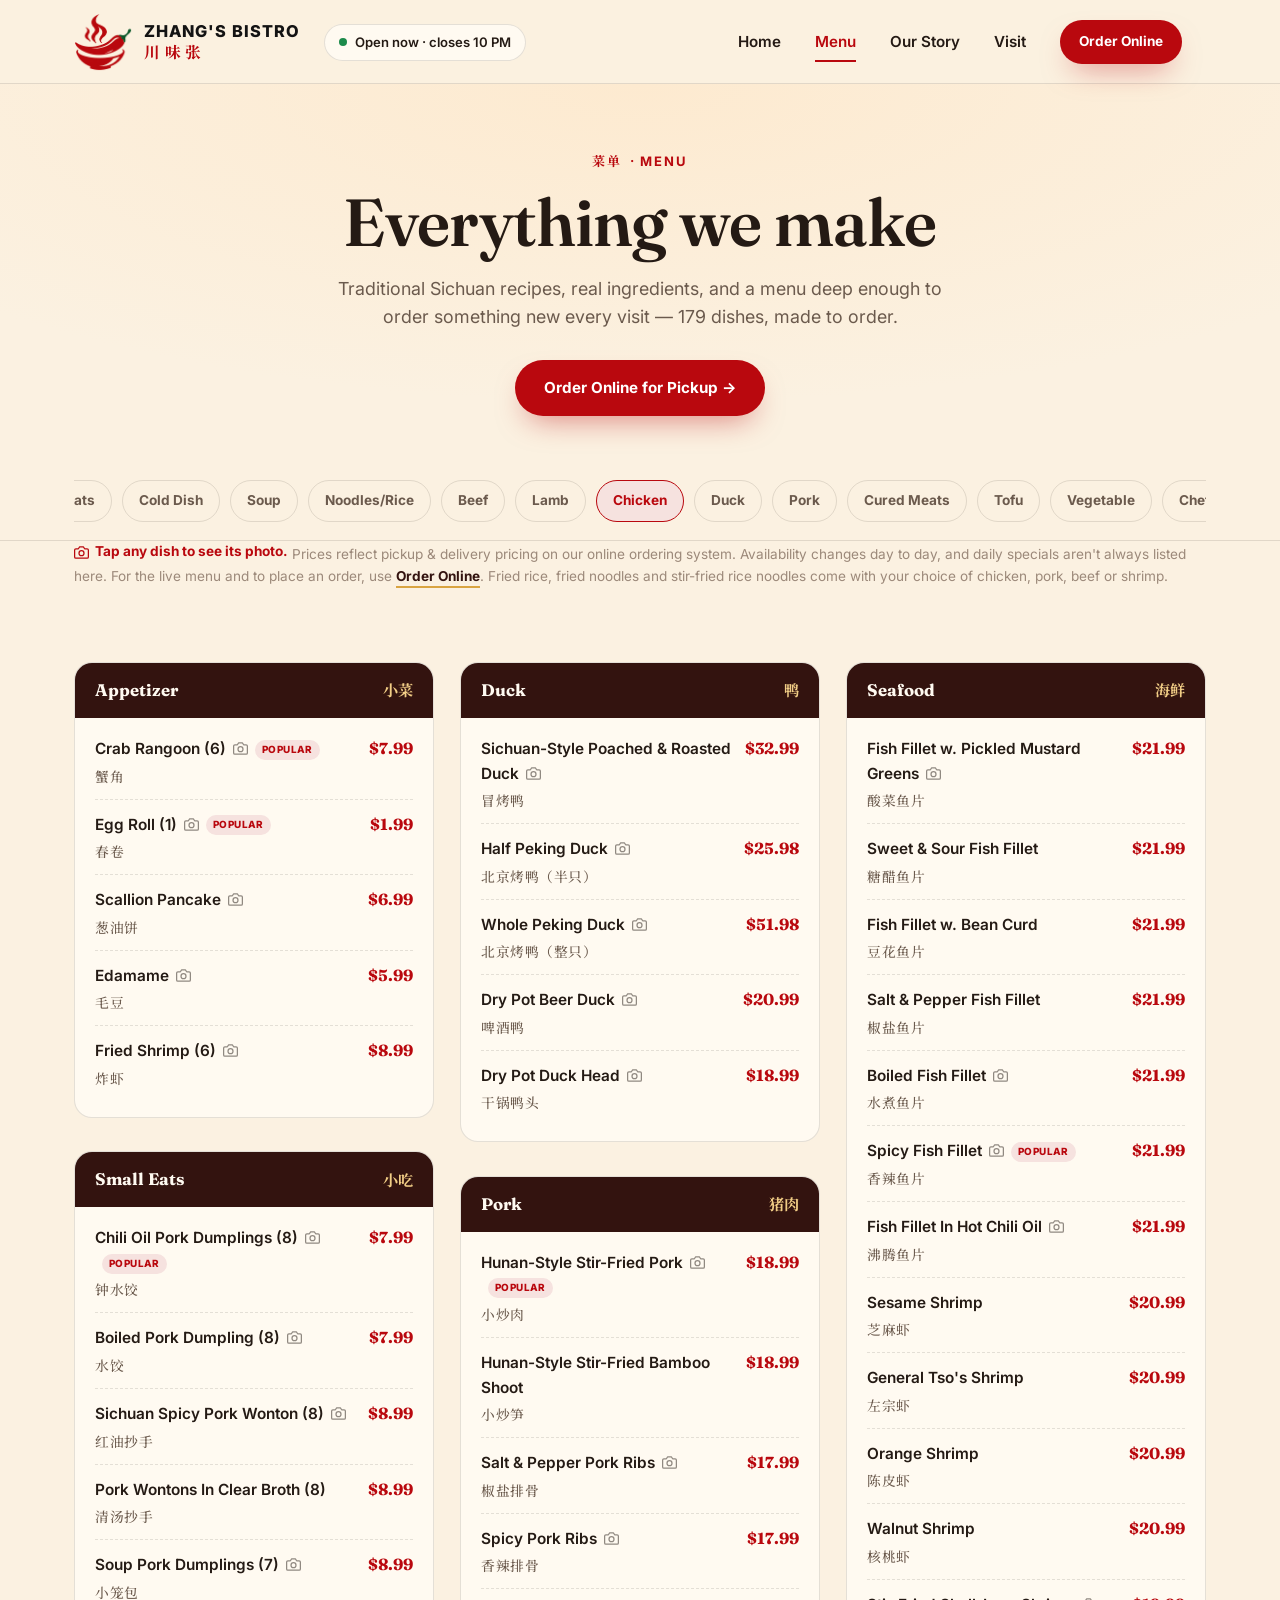
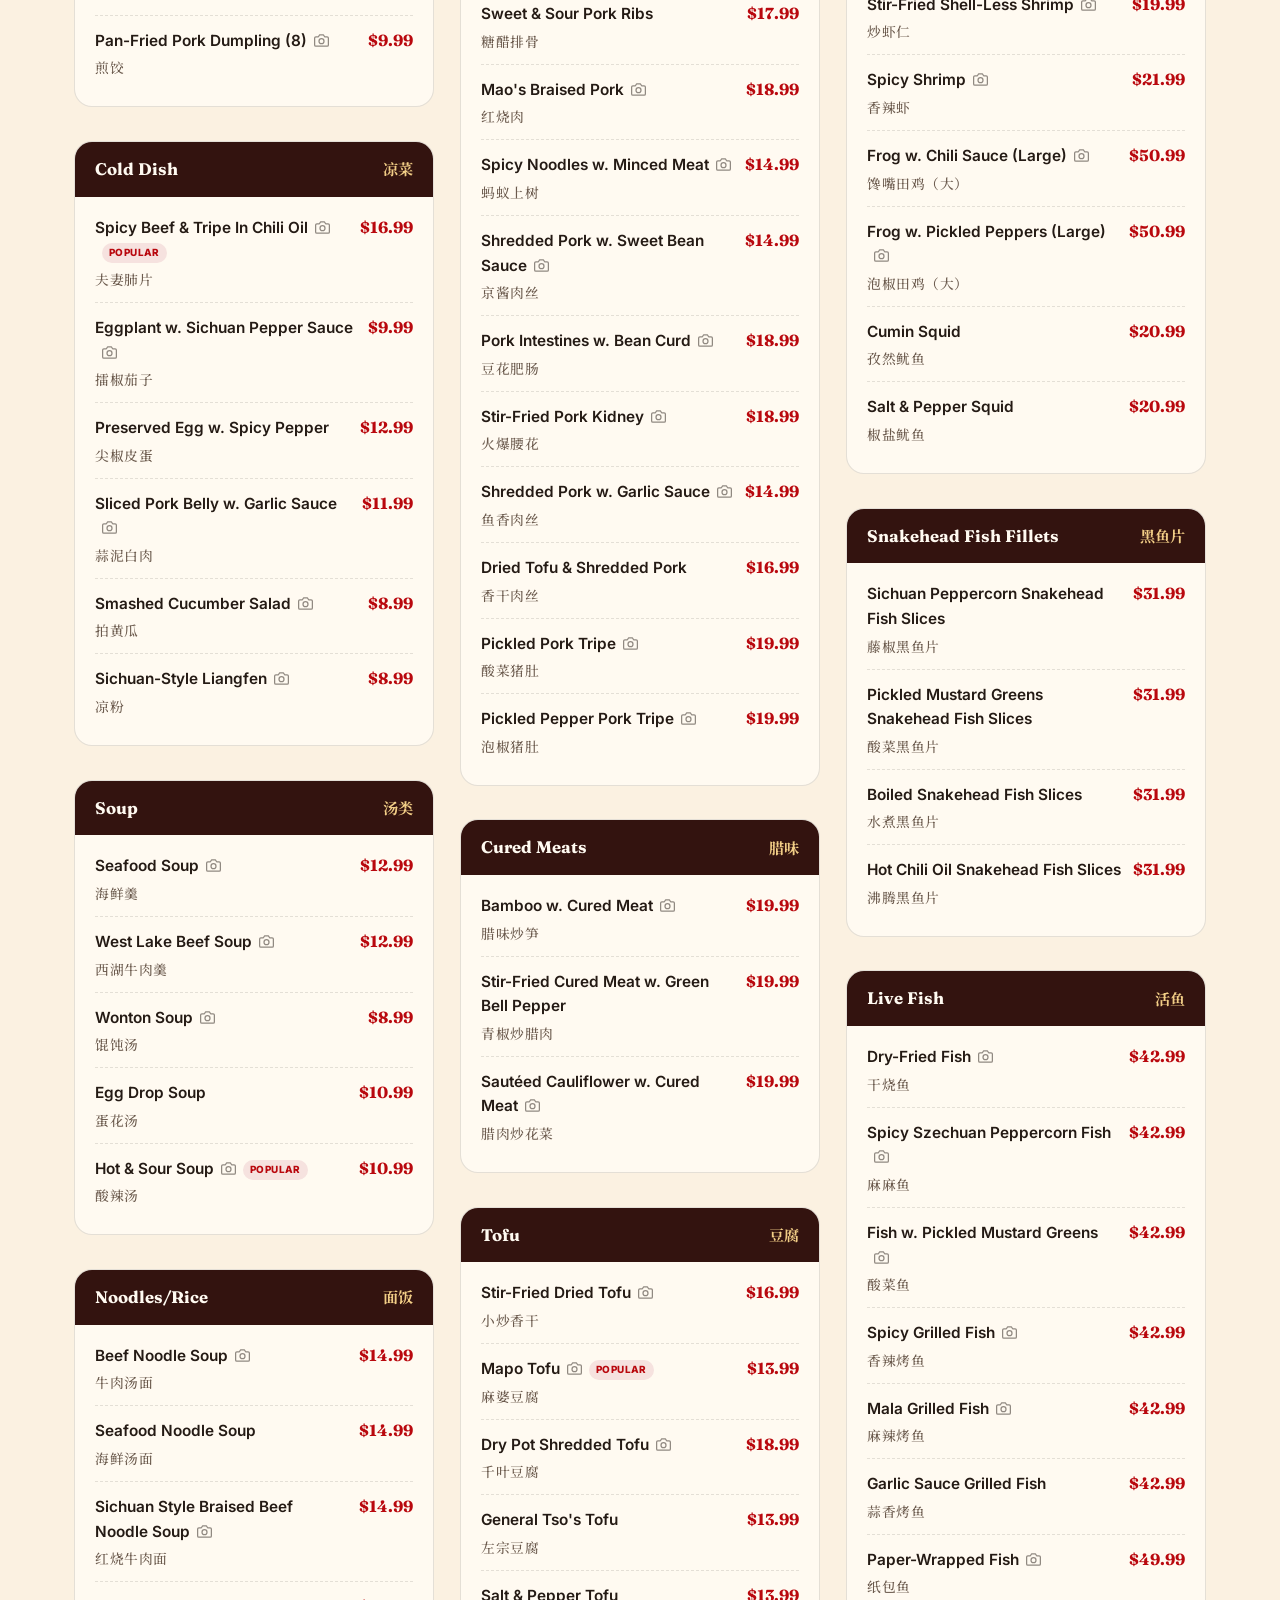
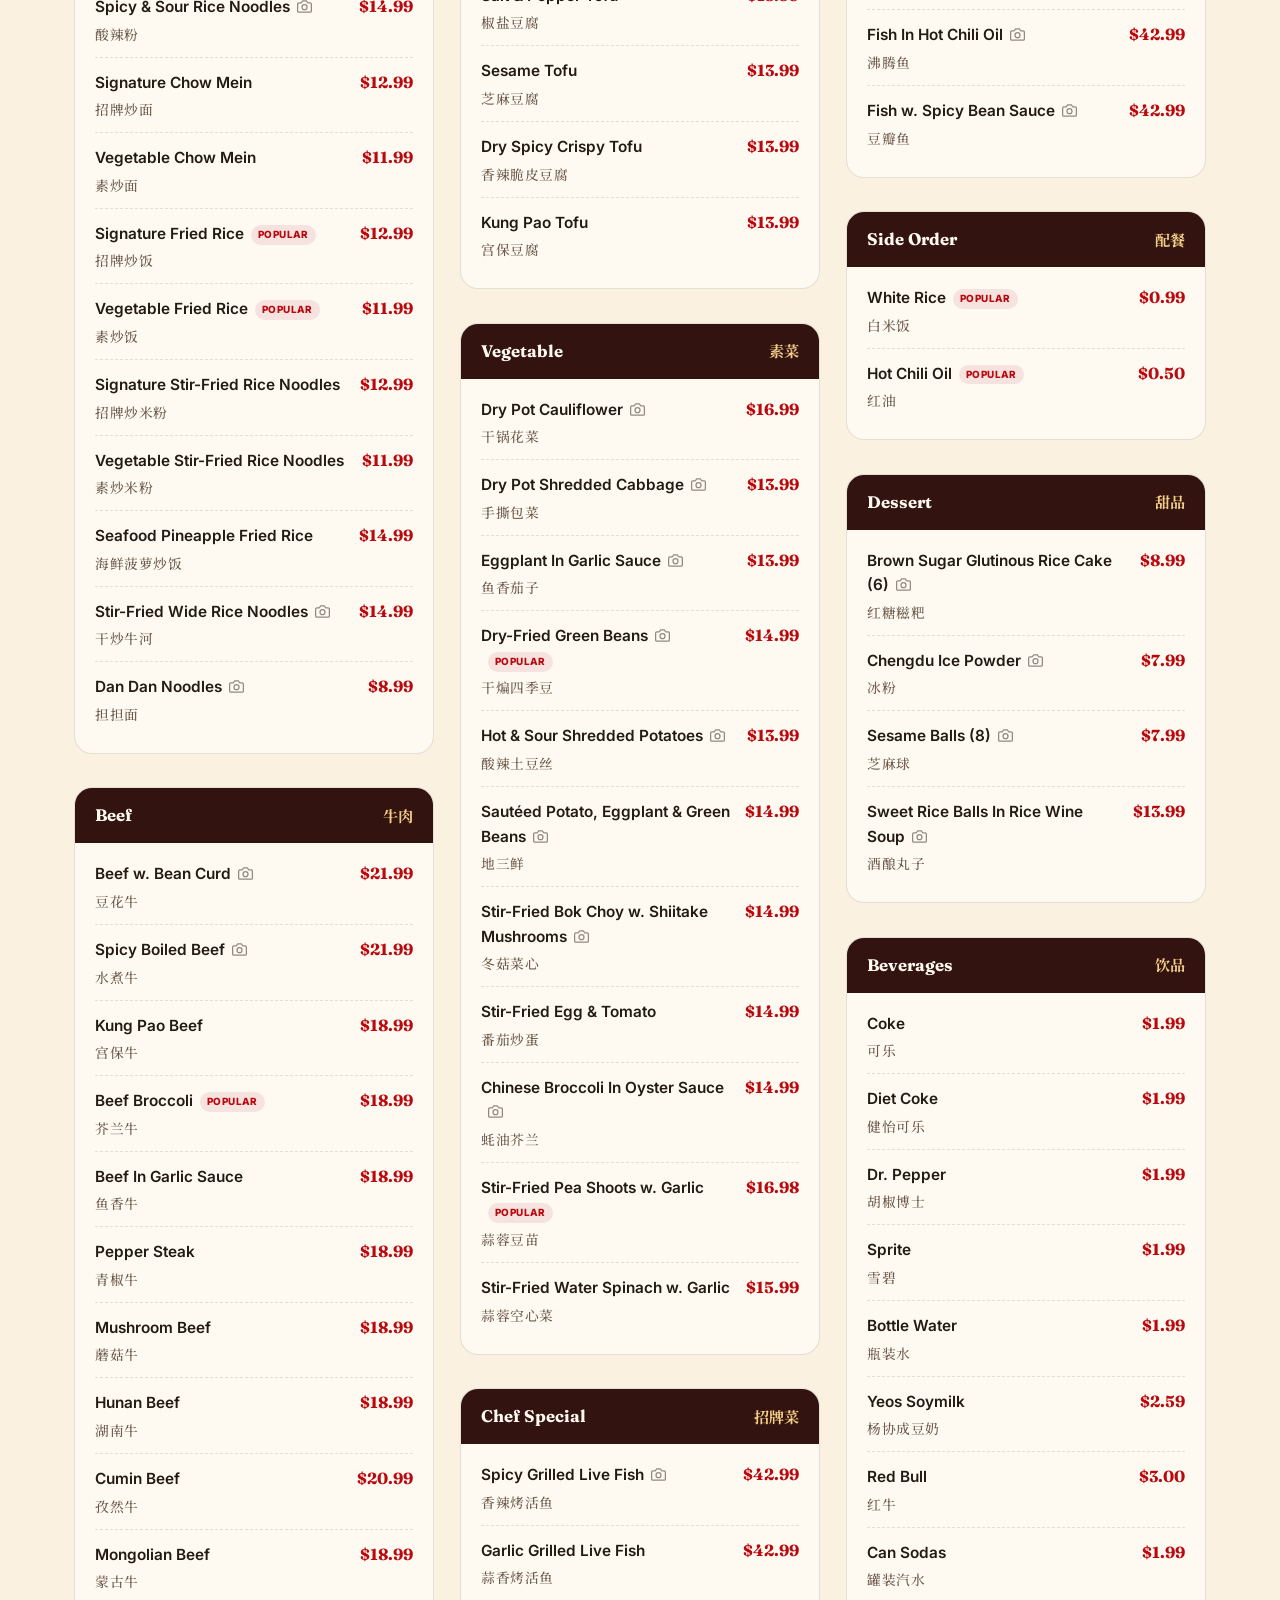
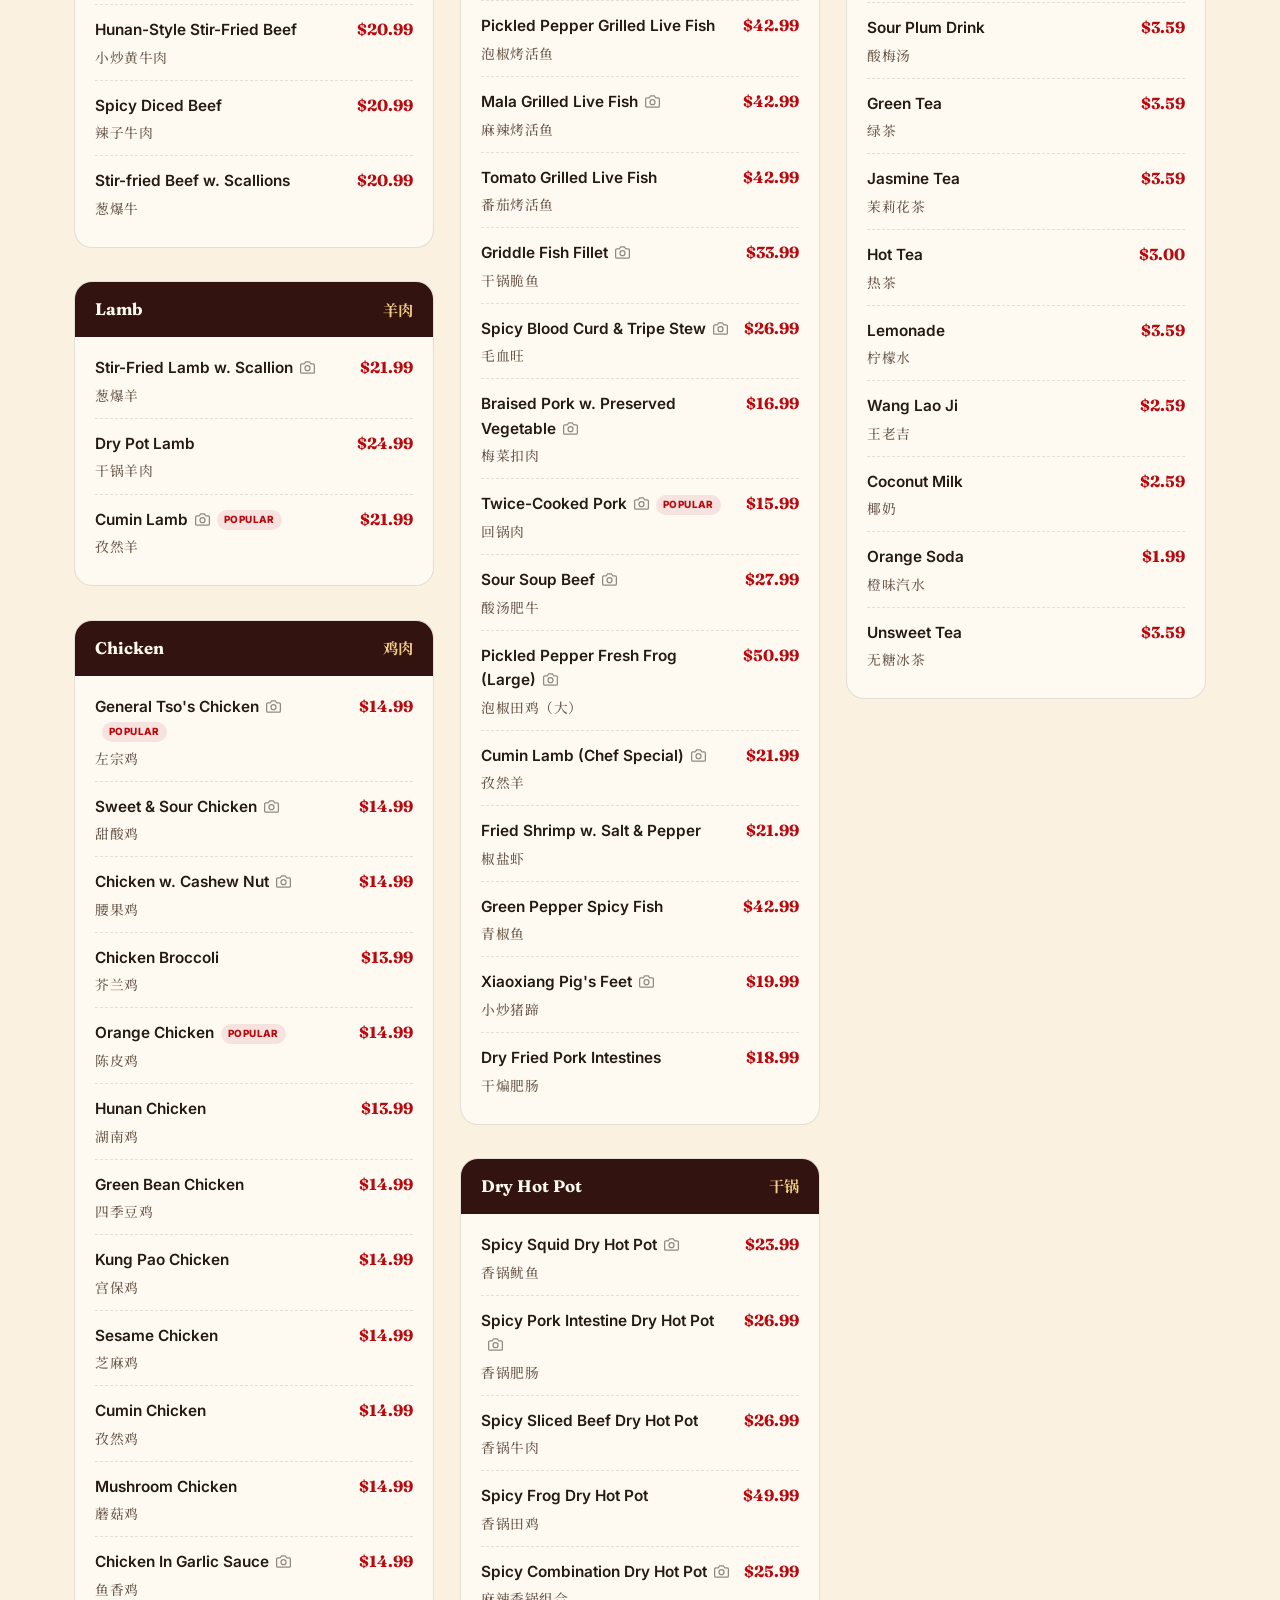
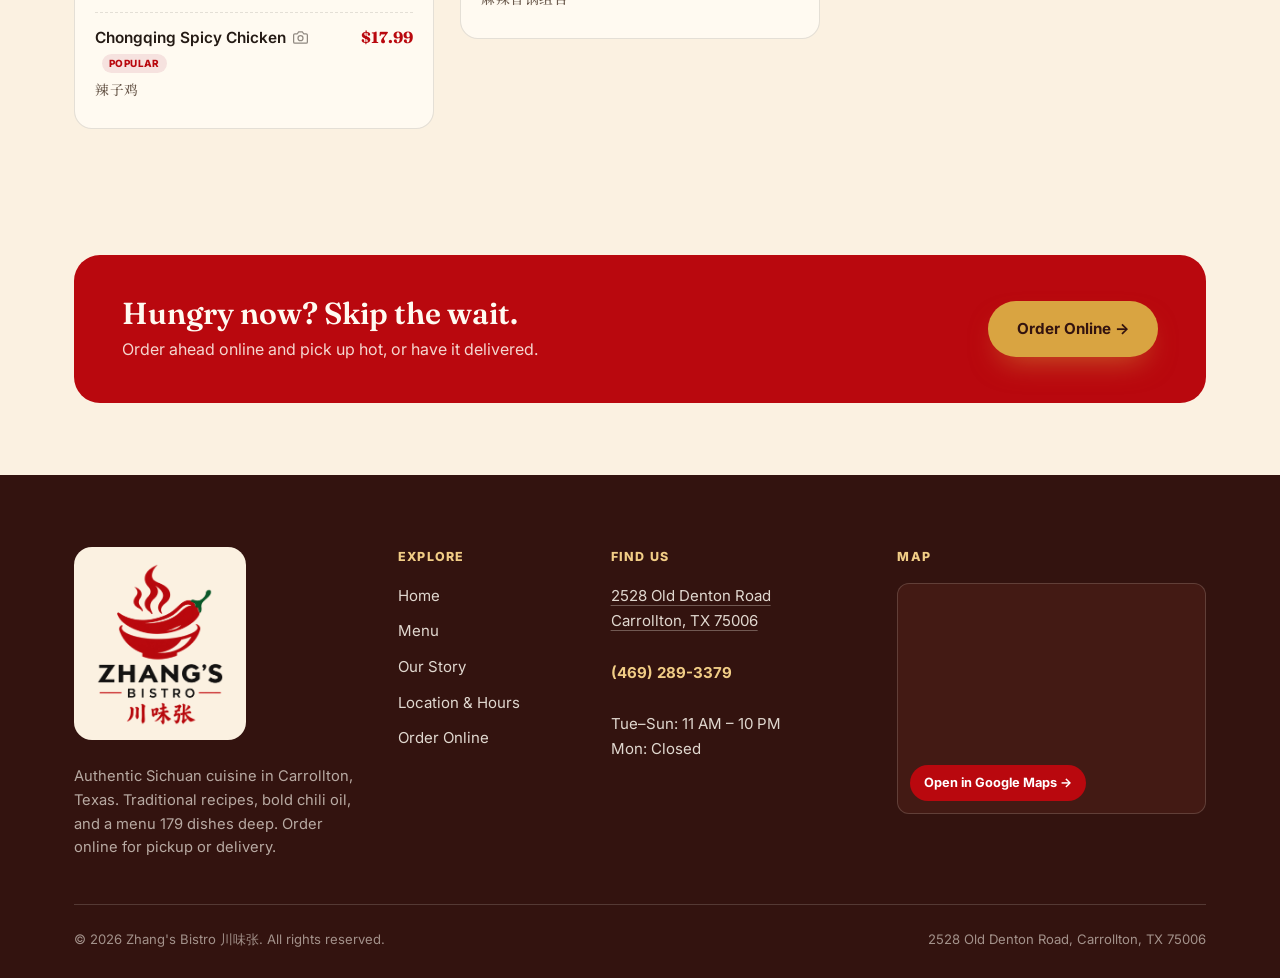
==== commit 972e4452: "Remove Sold Out tags from menu The tags reflected the ordering site's stock status on the day the me" ====
--- a/menu.html
+++ b/menu.html
@@ -10,7 +10,7 @@
 <link rel="preconnect" href="https://fonts.googleapis.com" />
 <link rel="preconnect" href="https://fonts.gstatic.com" crossorigin />
 <link href="https://fonts.googleapis.com/css2?family=Fraunces:opsz,wght@9..144,500;9..144,600;9..144,700&family=Inter:wght@400;500;600;700;800&family=Noto+Serif+SC:wght@500;600;700&display=swap" rel="stylesheet" />
-<link rel="stylesheet" href="css/styles.css?v=12" />
+<link rel="stylesheet" href="css/styles.css?v=13" />
 <link rel="canonical" href="https://www.zhangsbistro.com/menu.html" />
 <!-- MENU-LD:START -->
 <script type="application/ld+json">
@@ -2130,18 +2130,18 @@
   </div>
 </nav>
 
-<p class="menu-note"><strong class="menu-tip"><span class="photo-icon" aria-hidden="true"></span>Tap any dish to see its photo.</strong> Prices reflect pickup &amp; delivery pricing on our online ordering system. Availability changes day to day — items marked Sold Out may return, and daily specials aren't always listed here. For the live menu and to place an order, use <a href="https://order.mealkeyway.com/customer/release/index?mid=464632736e67496e446a6e6770706831645a4e5344513d3d#/main" class="link-underline" target="_blank" rel="noopener">Order Online</a>. Fried rice, fried noodles and stir-fried rice noodles come with your choice of chicken, pork, beef or shrimp.</p>
+<p class="menu-note"><strong class="menu-tip"><span class="photo-icon" aria-hidden="true"></span>Tap any dish to see its photo.</strong> Prices reflect pickup &amp; delivery pricing on our online ordering system. Availability changes day to day, and daily specials aren't always listed here. For the live menu and to place an order, use <a href="https://order.mealkeyway.com/customer/release/index?mid=464632736e67496e446a6e6770706831645a4e5344513d3d#/main" class="link-underline" target="_blank" rel="noopener">Order Online</a>. Fried rice, fried noodles and stir-fried rice noodles come with your choice of chicken, pork, beef or shrimp.</p>
 
 <div class="container">
   <div class="menu-categories">
 <!-- MENU:START -->
   <div class="menu-category" id="appetizer"><div class="menu-category-head"><span>Appetizer</span><span class="cn">小菜</span></div><div class="menu-item-list"><button type="button" class="menu-item has-photo" data-photo="assets/img/menu/crab-rangoon.jpg"><span class="menu-item-name"><span class="menu-item-en">Crab Rangoon (6)<span class="photo-icon" aria-hidden="true"></span><span class="pop-flag">Popular</span></span><span class="menu-item-cn cn">蟹角</span></span><span class="menu-item-price">$7.99</span></button><button type="button" class="menu-item has-photo" data-photo="assets/img/menu/egg-roll.jpg"><span class="menu-item-name"><span class="menu-item-en">Egg Roll (1)<span class="photo-icon" aria-hidden="true"></span><span class="pop-flag">Popular</span></span><span class="menu-item-cn cn">春卷</span></span><span class="menu-item-price">$1.99</span></button><button type="button" class="menu-item has-photo" data-photo="assets/img/menu/scallion-pancake.jpg"><span class="menu-item-name"><span class="menu-item-en">Scallion Pancake<span class="photo-icon" aria-hidden="true"></span></span><span class="menu-item-cn cn">葱油饼</span></span><span class="menu-item-price">$6.99</span></button><button type="button" class="menu-item has-photo" data-photo="assets/img/menu/edamame.jpg"><span class="menu-item-name"><span class="menu-item-en">Edamame<span class="photo-icon" aria-hidden="true"></span></span><span class="menu-item-cn cn">毛豆</span></span><span class="menu-item-price">$5.99</span></button><button type="button" class="menu-item has-photo" data-photo="assets/img/menu/fried-shrimp.jpg"><span class="menu-item-name"><span class="menu-item-en">Fried Shrimp (6)<span class="photo-icon" aria-hidden="true"></span></span><span class="menu-item-cn cn">炸虾</span></span><span class="menu-item-price">$8.99</span></button></div></div>
 
-  <div class="menu-category" id="small-eats"><div class="menu-category-head"><span>Small Eats</span><span class="cn">小吃</span></div><div class="menu-item-list"><button type="button" class="menu-item has-photo" data-photo="assets/img/menu/chili-oil-pork-dumplings.jpg"><span class="menu-item-name"><span class="menu-item-en">Chili Oil Pork Dumplings (8)<span class="photo-icon" aria-hidden="true"></span><span class="pop-flag">Popular</span></span><span class="menu-item-cn cn">钟水饺</span></span><span class="menu-item-price">$7.99</span></button><button type="button" class="menu-item has-photo" data-photo="assets/img/menu/boiled-pork-dumpling.jpg"><span class="menu-item-name"><span class="menu-item-en">Boiled Pork Dumpling (8)<span class="photo-icon" aria-hidden="true"></span></span><span class="menu-item-cn cn">水饺</span></span><span class="menu-item-price">$7.99</span></button><button type="button" class="menu-item has-photo" data-photo="assets/img/menu/sichuan-spicy-pork-wonton.jpg"><span class="menu-item-name"><span class="menu-item-en">Sichuan Spicy Pork Wonton (8)<span class="photo-icon" aria-hidden="true"></span></span><span class="menu-item-cn cn">红油抄手</span></span><span class="menu-item-price">$8.99</span></button><button type="button" class="menu-item is-sold-out"><span class="menu-item-name"><span class="menu-item-en">Pork Wontons In Clear Broth (8)<span class="soldout-flag">Sold Out</span></span><span class="menu-item-cn cn">清汤抄手</span></span><span class="menu-item-price">$8.99</span></button><button type="button" class="menu-item has-photo" data-photo="assets/img/menu/soup-pork-dumplings.jpg"><span class="menu-item-name"><span class="menu-item-en">Soup Pork Dumplings (7)<span class="photo-icon" aria-hidden="true"></span></span><span class="menu-item-cn cn">小笼包</span></span><span class="menu-item-price">$8.99</span></button><button type="button" class="menu-item has-photo" data-photo="assets/img/menu/pan-fried-pork-dumpling.jpg"><span class="menu-item-name"><span class="menu-item-en">Pan-Fried Pork Dumpling (8)<span class="photo-icon" aria-hidden="true"></span></span><span class="menu-item-cn cn">煎饺</span></span><span class="menu-item-price">$9.99</span></button></div></div>
+  <div class="menu-category" id="small-eats"><div class="menu-category-head"><span>Small Eats</span><span class="cn">小吃</span></div><div class="menu-item-list"><button type="button" class="menu-item has-photo" data-photo="assets/img/menu/chili-oil-pork-dumplings.jpg"><span class="menu-item-name"><span class="menu-item-en">Chili Oil Pork Dumplings (8)<span class="photo-icon" aria-hidden="true"></span><span class="pop-flag">Popular</span></span><span class="menu-item-cn cn">钟水饺</span></span><span class="menu-item-price">$7.99</span></button><button type="button" class="menu-item has-photo" data-photo="assets/img/menu/boiled-pork-dumpling.jpg"><span class="menu-item-name"><span class="menu-item-en">Boiled Pork Dumpling (8)<span class="photo-icon" aria-hidden="true"></span></span><span class="menu-item-cn cn">水饺</span></span><span class="menu-item-price">$7.99</span></button><button type="button" class="menu-item has-photo" data-photo="assets/img/menu/sichuan-spicy-pork-wonton.jpg"><span class="menu-item-name"><span class="menu-item-en">Sichuan Spicy Pork Wonton (8)<span class="photo-icon" aria-hidden="true"></span></span><span class="menu-item-cn cn">红油抄手</span></span><span class="menu-item-price">$8.99</span></button><button type="button" class="menu-item"><span class="menu-item-name"><span class="menu-item-en">Pork Wontons In Clear Broth (8)</span><span class="menu-item-cn cn">清汤抄手</span></span><span class="menu-item-price">$8.99</span></button><button type="button" class="menu-item has-photo" data-photo="assets/img/menu/soup-pork-dumplings.jpg"><span class="menu-item-name"><span class="menu-item-en">Soup Pork Dumplings (7)<span class="photo-icon" aria-hidden="true"></span></span><span class="menu-item-cn cn">小笼包</span></span><span class="menu-item-price">$8.99</span></button><button type="button" class="menu-item has-photo" data-photo="assets/img/menu/pan-fried-pork-dumpling.jpg"><span class="menu-item-name"><span class="menu-item-en">Pan-Fried Pork Dumpling (8)<span class="photo-icon" aria-hidden="true"></span></span><span class="menu-item-cn cn">煎饺</span></span><span class="menu-item-price">$9.99</span></button></div></div>
 
   <div class="menu-category" id="cold-dish"><div class="menu-category-head"><span>Cold Dish</span><span class="cn">凉菜</span></div><div class="menu-item-list"><button type="button" class="menu-item has-photo" data-photo="assets/img/menu/spicy-beef-tripe-in-chili-oil.jpg"><span class="menu-item-name"><span class="menu-item-en">Spicy Beef &amp; Tripe In Chili Oil<span class="photo-icon" aria-hidden="true"></span><span class="pop-flag">Popular</span></span><span class="menu-item-cn cn">夫妻肺片</span></span><span class="menu-item-price">$16.99</span></button><button type="button" class="menu-item has-photo" data-photo="assets/img/menu/eggplant-w-sichuan-pepper-sauce.jpg"><span class="menu-item-name"><span class="menu-item-en">Eggplant w. Sichuan Pepper Sauce<span class="photo-icon" aria-hidden="true"></span></span><span class="menu-item-cn cn">擂椒茄子</span></span><span class="menu-item-price">$9.99</span></button><button type="button" class="menu-item"><span class="menu-item-name"><span class="menu-item-en">Preserved Egg w. Spicy Pepper</span><span class="menu-item-cn cn">尖椒皮蛋</span></span><span class="menu-item-price">$12.99</span></button><button type="button" class="menu-item has-photo" data-photo="assets/img/menu/sliced-pork-belly-w-garlic-sauce.jpg"><span class="menu-item-name"><span class="menu-item-en">Sliced Pork Belly w. Garlic Sauce<span class="photo-icon" aria-hidden="true"></span></span><span class="menu-item-cn cn">蒜泥白肉</span></span><span class="menu-item-price">$11.99</span></button><button type="button" class="menu-item has-photo" data-photo="assets/img/menu/smashed-cucumber-salad.jpg"><span class="menu-item-name"><span class="menu-item-en">Smashed Cucumber Salad<span class="photo-icon" aria-hidden="true"></span></span><span class="menu-item-cn cn">拍黄瓜</span></span><span class="menu-item-price">$8.99</span></button><button type="button" class="menu-item has-photo" data-photo="assets/img/menu/sichuan-style-liangfen.jpg"><span class="menu-item-name"><span class="menu-item-en">Sichuan-Style Liangfen<span class="photo-icon" aria-hidden="true"></span></span><span class="menu-item-cn cn">凉粉</span></span><span class="menu-item-price">$8.99</span></button></div></div>
 
-  <div class="menu-category" id="soup"><div class="menu-category-head"><span>Soup</span><span class="cn">汤类</span></div><div class="menu-item-list"><button type="button" class="menu-item has-photo" data-photo="assets/img/menu/seafood-soup.jpg"><span class="menu-item-name"><span class="menu-item-en">Seafood Soup<span class="photo-icon" aria-hidden="true"></span></span><span class="menu-item-cn cn">海鲜羹</span></span><span class="menu-item-price">$12.99</span></button><button type="button" class="menu-item has-photo" data-photo="assets/img/menu/west-lake-beef-soup.jpg"><span class="menu-item-name"><span class="menu-item-en">West Lake Beef Soup<span class="photo-icon" aria-hidden="true"></span></span><span class="menu-item-cn cn">西湖牛肉羹</span></span><span class="menu-item-price">$12.99</span></button><button type="button" class="menu-item is-sold-out has-photo" data-photo="assets/img/menu/wonton-soup.jpg"><span class="menu-item-name"><span class="menu-item-en">Wonton Soup<span class="photo-icon" aria-hidden="true"></span><span class="soldout-flag">Sold Out</span></span><span class="menu-item-cn cn">馄饨汤</span></span><span class="menu-item-price">$8.99</span></button><button type="button" class="menu-item"><span class="menu-item-name"><span class="menu-item-en">Egg Drop Soup</span><span class="menu-item-cn cn">蛋花汤</span></span><span class="menu-item-price">$10.99</span></button><button type="button" class="menu-item has-photo" data-photo="assets/img/menu/hot-sour-soup.jpg"><span class="menu-item-name"><span class="menu-item-en">Hot &amp; Sour Soup<span class="photo-icon" aria-hidden="true"></span><span class="pop-flag">Popular</span></span><span class="menu-item-cn cn">酸辣汤</span></span><span class="menu-item-price">$10.99</span></button></div></div>
+  <div class="menu-category" id="soup"><div class="menu-category-head"><span>Soup</span><span class="cn">汤类</span></div><div class="menu-item-list"><button type="button" class="menu-item has-photo" data-photo="assets/img/menu/seafood-soup.jpg"><span class="menu-item-name"><span class="menu-item-en">Seafood Soup<span class="photo-icon" aria-hidden="true"></span></span><span class="menu-item-cn cn">海鲜羹</span></span><span class="menu-item-price">$12.99</span></button><button type="button" class="menu-item has-photo" data-photo="assets/img/menu/west-lake-beef-soup.jpg"><span class="menu-item-name"><span class="menu-item-en">West Lake Beef Soup<span class="photo-icon" aria-hidden="true"></span></span><span class="menu-item-cn cn">西湖牛肉羹</span></span><span class="menu-item-price">$12.99</span></button><button type="button" class="menu-item has-photo" data-photo="assets/img/menu/wonton-soup.jpg"><span class="menu-item-name"><span class="menu-item-en">Wonton Soup<span class="photo-icon" aria-hidden="true"></span></span><span class="menu-item-cn cn">馄饨汤</span></span><span class="menu-item-price">$8.99</span></button><button type="button" class="menu-item"><span class="menu-item-name"><span class="menu-item-en">Egg Drop Soup</span><span class="menu-item-cn cn">蛋花汤</span></span><span class="menu-item-price">$10.99</span></button><button type="button" class="menu-item has-photo" data-photo="assets/img/menu/hot-sour-soup.jpg"><span class="menu-item-name"><span class="menu-item-en">Hot &amp; Sour Soup<span class="photo-icon" aria-hidden="true"></span><span class="pop-flag">Popular</span></span><span class="menu-item-cn cn">酸辣汤</span></span><span class="menu-item-price">$10.99</span></button></div></div>
 
   <div class="menu-category" id="noodles-rice"><div class="menu-category-head"><span>Noodles/Rice</span><span class="cn">面饭</span></div><div class="menu-item-list"><button type="button" class="menu-item has-photo" data-photo="assets/img/menu/beef-noodle-soup.jpg"><span class="menu-item-name"><span class="menu-item-en">Beef Noodle Soup<span class="photo-icon" aria-hidden="true"></span></span><span class="menu-item-cn cn">牛肉汤面</span></span><span class="menu-item-price">$14.99</span></button><button type="button" class="menu-item"><span class="menu-item-name"><span class="menu-item-en">Seafood Noodle Soup</span><span class="menu-item-cn cn">海鲜汤面</span></span><span class="menu-item-price">$14.99</span></button><button type="button" class="menu-item has-photo" data-photo="assets/img/menu/sichuan-style-braised-beef-noodle-soup.jpg"><span class="menu-item-name"><span class="menu-item-en">Sichuan Style Braised Beef Noodle Soup<span class="photo-icon" aria-hidden="true"></span></span><span class="menu-item-cn cn">红烧牛肉面</span></span><span class="menu-item-price">$14.99</span></button><button type="button" class="menu-item has-photo" data-photo="assets/img/menu/spicy-sour-rice-noodles.jpg"><span class="menu-item-name"><span class="menu-item-en">Spicy &amp; Sour Rice Noodles<span class="photo-icon" aria-hidden="true"></span></span><span class="menu-item-cn cn">酸辣粉</span></span><span class="menu-item-price">$14.99</span></button><button type="button" class="menu-item"><span class="menu-item-name"><span class="menu-item-en">Signature Chow Mein</span><span class="menu-item-cn cn">招牌炒面</span></span><span class="menu-item-price">$12.99</span></button><button type="button" class="menu-item"><span class="menu-item-name"><span class="menu-item-en">Vegetable Chow Mein</span><span class="menu-item-cn cn">素炒面</span></span><span class="menu-item-price">$11.99</span></button><button type="button" class="menu-item"><span class="menu-item-name"><span class="menu-item-en">Signature Fried Rice<span class="pop-flag">Popular</span></span><span class="menu-item-cn cn">招牌炒饭</span></span><span class="menu-item-price">$12.99</span></button><button type="button" class="menu-item"><span class="menu-item-name"><span class="menu-item-en">Vegetable Fried Rice<span class="pop-flag">Popular</span></span><span class="menu-item-cn cn">素炒饭</span></span><span class="menu-item-price">$11.99</span></button><button type="button" class="menu-item"><span class="menu-item-name"><span class="menu-item-en">Signature Stir-Fried Rice Noodles</span><span class="menu-item-cn cn">招牌炒米粉</span></span><span class="menu-item-price">$12.99</span></button><button type="button" class="menu-item"><span class="menu-item-name"><span class="menu-item-en">Vegetable Stir-Fried Rice Noodles</span><span class="menu-item-cn cn">素炒米粉</span></span><span class="menu-item-price">$11.99</span></button><button type="button" class="menu-item"><span class="menu-item-name"><span class="menu-item-en">Seafood Pineapple Fried Rice</span><span class="menu-item-cn cn">海鲜菠萝炒饭</span></span><span class="menu-item-price">$14.99</span></button><button type="button" class="menu-item has-photo" data-photo="assets/img/menu/stir-fried-wide-rice-noodles.jpg"><span class="menu-item-name"><span class="menu-item-en">Stir-Fried Wide Rice Noodles<span class="photo-icon" aria-hidden="true"></span></span><span class="menu-item-cn cn">干炒牛河</span></span><span class="menu-item-price">$14.99</span></button><button type="button" class="menu-item has-photo" data-photo="assets/img/menu/dan-dan-noodles.jpg"><span class="menu-item-name"><span class="menu-item-en">Dan Dan Noodles<span class="photo-icon" aria-hidden="true"></span></span><span class="menu-item-cn cn">担担面</span></span><span class="menu-item-price">$8.99</span></button></div></div>
 
@@ -2153,9 +2153,9 @@
 
   <div class="menu-category" id="duck"><div class="menu-category-head"><span>Duck</span><span class="cn">鸭</span></div><div class="menu-item-list"><button type="button" class="menu-item has-photo" data-photo="assets/img/menu/sichuan-style-poached-roasted-duck.jpg"><span class="menu-item-name"><span class="menu-item-en">Sichuan-Style Poached &amp; Roasted Duck<span class="photo-icon" aria-hidden="true"></span></span><span class="menu-item-cn cn">冒烤鸭</span></span><span class="menu-item-price">$32.99</span></button><button type="button" class="menu-item has-photo" data-photo="assets/img/menu/half-peking-duck.jpg"><span class="menu-item-name"><span class="menu-item-en">Half Peking Duck<span class="photo-icon" aria-hidden="true"></span></span><span class="menu-item-cn cn">北京烤鸭（半只）</span></span><span class="menu-item-price">$25.98</span></button><button type="button" class="menu-item has-photo" data-photo="assets/img/menu/half-peking-duck.jpg"><span class="menu-item-name"><span class="menu-item-en">Whole Peking Duck<span class="photo-icon" aria-hidden="true"></span></span><span class="menu-item-cn cn">北京烤鸭（整只）</span></span><span class="menu-item-price">$51.98</span></button><button type="button" class="menu-item has-photo" data-photo="assets/img/menu/dry-pot-beer-duck.jpg"><span class="menu-item-name"><span class="menu-item-en">Dry Pot Beer Duck<span class="photo-icon" aria-hidden="true"></span></span><span class="menu-item-cn cn">啤酒鸭</span></span><span class="menu-item-price">$20.99</span></button><button type="button" class="menu-item has-photo" data-photo="assets/img/menu/dry-pot-duck-head.jpg"><span class="menu-item-name"><span class="menu-item-en">Dry Pot Duck Head<span class="photo-icon" aria-hidden="true"></span></span><span class="menu-item-cn cn">干锅鸭头</span></span><span class="menu-item-price">$18.99</span></button></div></div>
 
-  <div class="menu-category" id="pork"><div class="menu-category-head"><span>Pork</span><span class="cn">猪肉</span></div><div class="menu-item-list"><button type="button" class="menu-item has-photo" data-photo="assets/img/menu/hunan-style-stir-fried-pork.jpg"><span class="menu-item-name"><span class="menu-item-en">Hunan-Style Stir-Fried Pork<span class="photo-icon" aria-hidden="true"></span><span class="pop-flag">Popular</span></span><span class="menu-item-cn cn">小炒肉</span></span><span class="menu-item-price">$18.99</span></button><button type="button" class="menu-item"><span class="menu-item-name"><span class="menu-item-en">Hunan-Style Stir-Fried Bamboo Shoot</span><span class="menu-item-cn cn">小炒笋</span></span><span class="menu-item-price">$18.99</span></button><button type="button" class="menu-item has-photo" data-photo="assets/img/menu/salt-pepper-pork-ribs.jpg"><span class="menu-item-name"><span class="menu-item-en">Salt &amp; Pepper Pork Ribs<span class="photo-icon" aria-hidden="true"></span></span><span class="menu-item-cn cn">椒盐排骨</span></span><span class="menu-item-price">$17.99</span></button><button type="button" class="menu-item has-photo" data-photo="assets/img/menu/spicy-pork-ribs.jpg"><span class="menu-item-name"><span class="menu-item-en">Spicy Pork Ribs<span class="photo-icon" aria-hidden="true"></span></span><span class="menu-item-cn cn">香辣排骨</span></span><span class="menu-item-price">$17.99</span></button><button type="button" class="menu-item"><span class="menu-item-name"><span class="menu-item-en">Sweet &amp; Sour Pork Ribs</span><span class="menu-item-cn cn">糖醋排骨</span></span><span class="menu-item-price">$17.99</span></button><button type="button" class="menu-item has-photo" data-photo="assets/img/menu/mao-s-braised-pork.jpg"><span class="menu-item-name"><span class="menu-item-en">Mao's Braised Pork<span class="photo-icon" aria-hidden="true"></span></span><span class="menu-item-cn cn">红烧肉</span></span><span class="menu-item-price">$18.99</span></button><button type="button" class="menu-item has-photo" data-photo="assets/img/menu/spicy-noodles-w-minced-meat.jpg"><span class="menu-item-name"><span class="menu-item-en">Spicy Noodles w. Minced Meat<span class="photo-icon" aria-hidden="true"></span></span><span class="menu-item-cn cn">蚂蚁上树</span></span><span class="menu-item-price">$14.99</span></button><button type="button" class="menu-item has-photo" data-photo="assets/img/menu/shredded-pork-w-sweet-bean-sauce.jpg"><span class="menu-item-name"><span class="menu-item-en">Shredded Pork w. Sweet Bean Sauce<span class="photo-icon" aria-hidden="true"></span></span><span class="menu-item-cn cn">京酱肉丝</span></span><span class="menu-item-price">$14.99</span></button><button type="button" class="menu-item has-photo" data-photo="assets/img/menu/pork-intestines-w-bean-curd.jpg"><span class="menu-item-name"><span class="menu-item-en">Pork Intestines w. Bean Curd<span class="photo-icon" aria-hidden="true"></span></span><span class="menu-item-cn cn">豆花肥肠</span></span><span class="menu-item-price">$18.99</span></button><button type="button" class="menu-item is-sold-out has-photo" data-photo="assets/img/menu/stir-fried-pork-kidney.jpg"><span class="menu-item-name"><span class="menu-item-en">Stir-Fried Pork Kidney<span class="photo-icon" aria-hidden="true"></span><span class="soldout-flag">Sold Out</span></span><span class="menu-item-cn cn">火爆腰花</span></span><span class="menu-item-price">$18.99</span></button><button type="button" class="menu-item has-photo" data-photo="assets/img/menu/shredded-pork-w-garlic-sauce.jpg"><span class="menu-item-name"><span class="menu-item-en">Shredded Pork w. Garlic Sauce<span class="photo-icon" aria-hidden="true"></span></span><span class="menu-item-cn cn">鱼香肉丝</span></span><span class="menu-item-price">$14.99</span></button><button type="button" class="menu-item"><span class="menu-item-name"><span class="menu-item-en">Dried Tofu &amp; Shredded Pork</span><span class="menu-item-cn cn">香干肉丝</span></span><span class="menu-item-price">$16.99</span></button><button type="button" class="menu-item has-photo" data-photo="assets/img/menu/pickled-pork-tripe.jpg"><span class="menu-item-name"><span class="menu-item-en">Pickled Pork Tripe<span class="photo-icon" aria-hidden="true"></span></span><span class="menu-item-cn cn">酸菜猪肚</span></span><span class="menu-item-price">$19.99</span></button><button type="button" class="menu-item has-photo" data-photo="assets/img/menu/pickled-pepper-pork-tripe.jpg"><span class="menu-item-name"><span class="menu-item-en">Pickled Pepper Pork Tripe<span class="photo-icon" aria-hidden="true"></span></span><span class="menu-item-cn cn">泡椒猪肚</span></span><span class="menu-item-price">$19.99</span></button></div></div>
-
-  <div class="menu-category" id="cured-meats"><div class="menu-category-head"><span>Cured Meats</span><span class="cn">腊味</span></div><div class="menu-item-list"><button type="button" class="menu-item is-sold-out has-photo" data-photo="assets/img/menu/bamboo-w-cured-meat.jpg"><span class="menu-item-name"><span class="menu-item-en">Bamboo w. Cured Meat<span class="photo-icon" aria-hidden="true"></span><span class="soldout-flag">Sold Out</span></span><span class="menu-item-cn cn">腊味炒笋</span></span><span class="menu-item-price">$19.99</span></button><button type="button" class="menu-item is-sold-out"><span class="menu-item-name"><span class="menu-item-en">Stir-Fried Cured Meat w. Green Bell Pepper<span class="soldout-flag">Sold Out</span></span><span class="menu-item-cn cn">青椒炒腊肉</span></span><span class="menu-item-price">$19.99</span></button><button type="button" class="menu-item has-photo" data-photo="assets/img/menu/saut-ed-cauliflower-w-cured-meat.jpg"><span class="menu-item-name"><span class="menu-item-en">Sautéed Cauliflower w. Cured Meat<span class="photo-icon" aria-hidden="true"></span></span><span class="menu-item-cn cn">腊肉炒花菜</span></span><span class="menu-item-price">$19.99</span></button></div></div>
+  <div class="menu-category" id="pork"><div class="menu-category-head"><span>Pork</span><span class="cn">猪肉</span></div><div class="menu-item-list"><button type="button" class="menu-item has-photo" data-photo="assets/img/menu/hunan-style-stir-fried-pork.jpg"><span class="menu-item-name"><span class="menu-item-en">Hunan-Style Stir-Fried Pork<span class="photo-icon" aria-hidden="true"></span><span class="pop-flag">Popular</span></span><span class="menu-item-cn cn">小炒肉</span></span><span class="menu-item-price">$18.99</span></button><button type="button" class="menu-item"><span class="menu-item-name"><span class="menu-item-en">Hunan-Style Stir-Fried Bamboo Shoot</span><span class="menu-item-cn cn">小炒笋</span></span><span class="menu-item-price">$18.99</span></button><button type="button" class="menu-item has-photo" data-photo="assets/img/menu/salt-pepper-pork-ribs.jpg"><span class="menu-item-name"><span class="menu-item-en">Salt &amp; Pepper Pork Ribs<span class="photo-icon" aria-hidden="true"></span></span><span class="menu-item-cn cn">椒盐排骨</span></span><span class="menu-item-price">$17.99</span></button><button type="button" class="menu-item has-photo" data-photo="assets/img/menu/spicy-pork-ribs.jpg"><span class="menu-item-name"><span class="menu-item-en">Spicy Pork Ribs<span class="photo-icon" aria-hidden="true"></span></span><span class="menu-item-cn cn">香辣排骨</span></span><span class="menu-item-price">$17.99</span></button><button type="button" class="menu-item"><span class="menu-item-name"><span class="menu-item-en">Sweet &amp; Sour Pork Ribs</span><span class="menu-item-cn cn">糖醋排骨</span></span><span class="menu-item-price">$17.99</span></button><button type="button" class="menu-item has-photo" data-photo="assets/img/menu/mao-s-braised-pork.jpg"><span class="menu-item-name"><span class="menu-item-en">Mao's Braised Pork<span class="photo-icon" aria-hidden="true"></span></span><span class="menu-item-cn cn">红烧肉</span></span><span class="menu-item-price">$18.99</span></button><button type="button" class="menu-item has-photo" data-photo="assets/img/menu/spicy-noodles-w-minced-meat.jpg"><span class="menu-item-name"><span class="menu-item-en">Spicy Noodles w. Minced Meat<span class="photo-icon" aria-hidden="true"></span></span><span class="menu-item-cn cn">蚂蚁上树</span></span><span class="menu-item-price">$14.99</span></button><button type="button" class="menu-item has-photo" data-photo="assets/img/menu/shredded-pork-w-sweet-bean-sauce.jpg"><span class="menu-item-name"><span class="menu-item-en">Shredded Pork w. Sweet Bean Sauce<span class="photo-icon" aria-hidden="true"></span></span><span class="menu-item-cn cn">京酱肉丝</span></span><span class="menu-item-price">$14.99</span></button><button type="button" class="menu-item has-photo" data-photo="assets/img/menu/pork-intestines-w-bean-curd.jpg"><span class="menu-item-name"><span class="menu-item-en">Pork Intestines w. Bean Curd<span class="photo-icon" aria-hidden="true"></span></span><span class="menu-item-cn cn">豆花肥肠</span></span><span class="menu-item-price">$18.99</span></button><button type="button" class="menu-item has-photo" data-photo="assets/img/menu/stir-fried-pork-kidney.jpg"><span class="menu-item-name"><span class="menu-item-en">Stir-Fried Pork Kidney<span class="photo-icon" aria-hidden="true"></span></span><span class="menu-item-cn cn">火爆腰花</span></span><span class="menu-item-price">$18.99</span></button><button type="button" class="menu-item has-photo" data-photo="assets/img/menu/shredded-pork-w-garlic-sauce.jpg"><span class="menu-item-name"><span class="menu-item-en">Shredded Pork w. Garlic Sauce<span class="photo-icon" aria-hidden="true"></span></span><span class="menu-item-cn cn">鱼香肉丝</span></span><span class="menu-item-price">$14.99</span></button><button type="button" class="menu-item"><span class="menu-item-name"><span class="menu-item-en">Dried Tofu &amp; Shredded Pork</span><span class="menu-item-cn cn">香干肉丝</span></span><span class="menu-item-price">$16.99</span></button><button type="button" class="menu-item has-photo" data-photo="assets/img/menu/pickled-pork-tripe.jpg"><span class="menu-item-name"><span class="menu-item-en">Pickled Pork Tripe<span class="photo-icon" aria-hidden="true"></span></span><span class="menu-item-cn cn">酸菜猪肚</span></span><span class="menu-item-price">$19.99</span></button><button type="button" class="menu-item has-photo" data-photo="assets/img/menu/pickled-pepper-pork-tripe.jpg"><span class="menu-item-name"><span class="menu-item-en">Pickled Pepper Pork Tripe<span class="photo-icon" aria-hidden="true"></span></span><span class="menu-item-cn cn">泡椒猪肚</span></span><span class="menu-item-price">$19.99</span></button></div></div>
+
+  <div class="menu-category" id="cured-meats"><div class="menu-category-head"><span>Cured Meats</span><span class="cn">腊味</span></div><div class="menu-item-list"><button type="button" class="menu-item has-photo" data-photo="assets/img/menu/bamboo-w-cured-meat.jpg"><span class="menu-item-name"><span class="menu-item-en">Bamboo w. Cured Meat<span class="photo-icon" aria-hidden="true"></span></span><span class="menu-item-cn cn">腊味炒笋</span></span><span class="menu-item-price">$19.99</span></button><button type="button" class="menu-item"><span class="menu-item-name"><span class="menu-item-en">Stir-Fried Cured Meat w. Green Bell Pepper</span><span class="menu-item-cn cn">青椒炒腊肉</span></span><span class="menu-item-price">$19.99</span></button><button type="button" class="menu-item has-photo" data-photo="assets/img/menu/saut-ed-cauliflower-w-cured-meat.jpg"><span class="menu-item-name"><span class="menu-item-en">Sautéed Cauliflower w. Cured Meat<span class="photo-icon" aria-hidden="true"></span></span><span class="menu-item-cn cn">腊肉炒花菜</span></span><span class="menu-item-price">$19.99</span></button></div></div>
 
   <div class="menu-category" id="tofu"><div class="menu-category-head"><span>Tofu</span><span class="cn">豆腐</span></div><div class="menu-item-list"><button type="button" class="menu-item has-photo" data-photo="assets/img/menu/stir-fried-dried-tofu.jpg"><span class="menu-item-name"><span class="menu-item-en">Stir-Fried Dried Tofu<span class="photo-icon" aria-hidden="true"></span></span><span class="menu-item-cn cn">小炒香干</span></span><span class="menu-item-price">$16.99</span></button><button type="button" class="menu-item has-photo" data-photo="assets/img/menu/mapo-tofu.jpg"><span class="menu-item-name"><span class="menu-item-en">Mapo Tofu<span class="photo-icon" aria-hidden="true"></span><span class="pop-flag">Popular</span></span><span class="menu-item-cn cn">麻婆豆腐</span></span><span class="menu-item-price">$13.99</span></button><button type="button" class="menu-item has-photo" data-photo="assets/img/menu/dry-pot-shredded-tofu.jpg"><span class="menu-item-name"><span class="menu-item-en">Dry Pot Shredded Tofu<span class="photo-icon" aria-hidden="true"></span></span><span class="menu-item-cn cn">千叶豆腐</span></span><span class="menu-item-price">$18.99</span></button><button type="button" class="menu-item"><span class="menu-item-name"><span class="menu-item-en">General Tso's Tofu</span><span class="menu-item-cn cn">左宗豆腐</span></span><span class="menu-item-price">$13.99</span></button><button type="button" class="menu-item"><span class="menu-item-name"><span class="menu-item-en">Salt &amp; Pepper Tofu</span><span class="menu-item-cn cn">椒盐豆腐</span></span><span class="menu-item-price">$13.99</span></button><button type="button" class="menu-item"><span class="menu-item-name"><span class="menu-item-en">Sesame Tofu</span><span class="menu-item-cn cn">芝麻豆腐</span></span><span class="menu-item-price">$13.99</span></button><button type="button" class="menu-item"><span class="menu-item-name"><span class="menu-item-en">Dry Spicy Crispy Tofu</span><span class="menu-item-cn cn">香辣脆皮豆腐</span></span><span class="menu-item-price">$13.99</span></button><button type="button" class="menu-item"><span class="menu-item-name"><span class="menu-item-en">Kung Pao Tofu</span><span class="menu-item-cn cn">宫保豆腐</span></span><span class="menu-item-price">$13.99</span></button></div></div>
 
@@ -2175,7 +2175,7 @@
 
   <div class="menu-category" id="dessert"><div class="menu-category-head"><span>Dessert</span><span class="cn">甜品</span></div><div class="menu-item-list"><button type="button" class="menu-item has-photo" data-photo="assets/img/menu/brown-sugar-glutinous-rice-cake.jpg"><span class="menu-item-name"><span class="menu-item-en">Brown Sugar Glutinous Rice Cake (6)<span class="photo-icon" aria-hidden="true"></span></span><span class="menu-item-cn cn">红糖糍粑</span></span><span class="menu-item-price">$8.99</span></button><button type="button" class="menu-item has-photo" data-photo="assets/img/menu/chengdu-ice-powder.jpg"><span class="menu-item-name"><span class="menu-item-en">Chengdu Ice Powder<span class="photo-icon" aria-hidden="true"></span></span><span class="menu-item-cn cn">冰粉</span></span><span class="menu-item-price">$7.99</span></button><button type="button" class="menu-item has-photo" data-photo="assets/img/menu/sesame-balls.jpg"><span class="menu-item-name"><span class="menu-item-en">Sesame Balls (8)<span class="photo-icon" aria-hidden="true"></span></span><span class="menu-item-cn cn">芝麻球</span></span><span class="menu-item-price">$7.99</span></button><button type="button" class="menu-item has-photo" data-photo="assets/img/menu/sweet-rice-balls-in-rice-wine-soup.jpg"><span class="menu-item-name"><span class="menu-item-en">Sweet Rice Balls In Rice Wine Soup<span class="photo-icon" aria-hidden="true"></span></span><span class="menu-item-cn cn">酒酿丸子</span></span><span class="menu-item-price">$13.99</span></button></div></div>
 
-  <div class="menu-category" id="beverages"><div class="menu-category-head"><span>Beverages</span><span class="cn">饮品</span></div><div class="menu-item-list"><button type="button" class="menu-item"><span class="menu-item-name"><span class="menu-item-en">Coke</span><span class="menu-item-cn cn">可乐</span></span><span class="menu-item-price">$1.99</span></button><button type="button" class="menu-item"><span class="menu-item-name"><span class="menu-item-en">Diet Coke</span><span class="menu-item-cn cn">健怡可乐</span></span><span class="menu-item-price">$1.99</span></button><button type="button" class="menu-item"><span class="menu-item-name"><span class="menu-item-en">Dr. Pepper</span><span class="menu-item-cn cn">胡椒博士</span></span><span class="menu-item-price">$1.99</span></button><button type="button" class="menu-item"><span class="menu-item-name"><span class="menu-item-en">Sprite</span><span class="menu-item-cn cn">雪碧</span></span><span class="menu-item-price">$1.99</span></button><button type="button" class="menu-item"><span class="menu-item-name"><span class="menu-item-en">Bottle Water</span><span class="menu-item-cn cn">瓶装水</span></span><span class="menu-item-price">$1.99</span></button><button type="button" class="menu-item is-sold-out"><span class="menu-item-name"><span class="menu-item-en">Yeos Soymilk<span class="soldout-flag">Sold Out</span></span><span class="menu-item-cn cn">杨协成豆奶</span></span><span class="menu-item-price">$2.59</span></button><button type="button" class="menu-item is-sold-out"><span class="menu-item-name"><span class="menu-item-en">Red Bull<span class="soldout-flag">Sold Out</span></span><span class="menu-item-cn cn">红牛</span></span><span class="menu-item-price">$3.00</span></button><button type="button" class="menu-item is-sold-out"><span class="menu-item-name"><span class="menu-item-en">Can Sodas<span class="soldout-flag">Sold Out</span></span><span class="menu-item-cn cn">罐装汽水</span></span><span class="menu-item-price">$1.99</span></button><button type="button" class="menu-item"><span class="menu-item-name"><span class="menu-item-en">Sour Plum Drink</span><span class="menu-item-cn cn">酸梅汤</span></span><span class="menu-item-price">$3.59</span></button><button type="button" class="menu-item is-sold-out"><span class="menu-item-name"><span class="menu-item-en">Green Tea<span class="soldout-flag">Sold Out</span></span><span class="menu-item-cn cn">绿茶</span></span><span class="menu-item-price">$3.59</span></button><button type="button" class="menu-item"><span class="menu-item-name"><span class="menu-item-en">Jasmine Tea</span><span class="menu-item-cn cn">茉莉花茶</span></span><span class="menu-item-price">$3.59</span></button><button type="button" class="menu-item"><span class="menu-item-name"><span class="menu-item-en">Hot Tea</span><span class="menu-item-cn cn">热茶</span></span><span class="menu-item-price">$3.00</span></button><button type="button" class="menu-item is-sold-out"><span class="menu-item-name"><span class="menu-item-en">Lemonade<span class="soldout-flag">Sold Out</span></span><span class="menu-item-cn cn">柠檬水</span></span><span class="menu-item-price">$3.59</span></button><button type="button" class="menu-item"><span class="menu-item-name"><span class="menu-item-en">Wang Lao Ji</span><span class="menu-item-cn cn">王老吉</span></span><span class="menu-item-price">$2.59</span></button><button type="button" class="menu-item is-sold-out"><span class="menu-item-name"><span class="menu-item-en">Coconut Milk<span class="soldout-flag">Sold Out</span></span><span class="menu-item-cn cn">椰奶</span></span><span class="menu-item-price">$2.59</span></button><button type="button" class="menu-item"><span class="menu-item-name"><span class="menu-item-en">Orange Soda</span><span class="menu-item-cn cn">橙味汽水</span></span><span class="menu-item-price">$1.99</span></button><button type="button" class="menu-item"><span class="menu-item-name"><span class="menu-item-en">Unsweet Tea</span><span class="menu-item-cn cn">无糖冰茶</span></span><span class="menu-item-price">$3.59</span></button></div></div>
+  <div class="menu-category" id="beverages"><div class="menu-category-head"><span>Beverages</span><span class="cn">饮品</span></div><div class="menu-item-list"><button type="button" class="menu-item"><span class="menu-item-name"><span class="menu-item-en">Coke</span><span class="menu-item-cn cn">可乐</span></span><span class="menu-item-price">$1.99</span></button><button type="button" class="menu-item"><span class="menu-item-name"><span class="menu-item-en">Diet Coke</span><span class="menu-item-cn cn">健怡可乐</span></span><span class="menu-item-price">$1.99</span></button><button type="button" class="menu-item"><span class="menu-item-name"><span class="menu-item-en">Dr. Pepper</span><span class="menu-item-cn cn">胡椒博士</span></span><span class="menu-item-price">$1.99</span></button><button type="button" class="menu-item"><span class="menu-item-name"><span class="menu-item-en">Sprite</span><span class="menu-item-cn cn">雪碧</span></span><span class="menu-item-price">$1.99</span></button><button type="button" class="menu-item"><span class="menu-item-name"><span class="menu-item-en">Bottle Water</span><span class="menu-item-cn cn">瓶装水</span></span><span class="menu-item-price">$1.99</span></button><button type="button" class="menu-item"><span class="menu-item-name"><span class="menu-item-en">Yeos Soymilk</span><span class="menu-item-cn cn">杨协成豆奶</span></span><span class="menu-item-price">$2.59</span></button><button type="button" class="menu-item"><span class="menu-item-name"><span class="menu-item-en">Red Bull</span><span class="menu-item-cn cn">红牛</span></span><span class="menu-item-price">$3.00</span></button><button type="button" class="menu-item"><span class="menu-item-name"><span class="menu-item-en">Can Sodas</span><span class="menu-item-cn cn">罐装汽水</span></span><span class="menu-item-price">$1.99</span></button><button type="button" class="menu-item"><span class="menu-item-name"><span class="menu-item-en">Sour Plum Drink</span><span class="menu-item-cn cn">酸梅汤</span></span><span class="menu-item-price">$3.59</span></button><button type="button" class="menu-item"><span class="menu-item-name"><span class="menu-item-en">Green Tea</span><span class="menu-item-cn cn">绿茶</span></span><span class="menu-item-price">$3.59</span></button><button type="button" class="menu-item"><span class="menu-item-name"><span class="menu-item-en">Jasmine Tea</span><span class="menu-item-cn cn">茉莉花茶</span></span><span class="menu-item-price">$3.59</span></button><button type="button" class="menu-item"><span class="menu-item-name"><span class="menu-item-en">Hot Tea</span><span class="menu-item-cn cn">热茶</span></span><span class="menu-item-price">$3.00</span></button><button type="button" class="menu-item"><span class="menu-item-name"><span class="menu-item-en">Lemonade</span><span class="menu-item-cn cn">柠檬水</span></span><span class="menu-item-price">$3.59</span></button><button type="button" class="menu-item"><span class="menu-item-name"><span class="menu-item-en">Wang Lao Ji</span><span class="menu-item-cn cn">王老吉</span></span><span class="menu-item-price">$2.59</span></button><button type="button" class="menu-item"><span class="menu-item-name"><span class="menu-item-en">Coconut Milk</span><span class="menu-item-cn cn">椰奶</span></span><span class="menu-item-price">$2.59</span></button><button type="button" class="menu-item"><span class="menu-item-name"><span class="menu-item-en">Orange Soda</span><span class="menu-item-cn cn">橙味汽水</span></span><span class="menu-item-price">$1.99</span></button><button type="button" class="menu-item"><span class="menu-item-name"><span class="menu-item-en">Unsweet Tea</span><span class="menu-item-cn cn">无糖冰茶</span></span><span class="menu-item-price">$3.59</span></button></div></div>
 <!-- MENU:END -->
   </div>
 </div>
@@ -2249,6 +2249,6 @@
   </div>
 </dialog>
 
-<script src="js/main.js?v=11"></script>
+<script src="js/main.js?v=12"></script>
 </body>
 </html>
--- a/css/styles.css
+++ b/css/styles.css
@@ -1614,8 +1614,7 @@
 
 /* Inline flow so the icon and flags follow the last word when a long name wraps. */
 .menu-item-en .photo-icon,
-.menu-item-en .pop-flag,
-.menu-item-en .soldout-flag {
+.menu-item-en .pop-flag {
   margin-left: 7px;
   vertical-align: middle;
 }
@@ -1629,12 +1628,6 @@
   font-weight: 500;
   color: var(--ink-soft);
   letter-spacing: 0.04em;
-}
-
-.menu-item.is-sold-out .menu-item-name,
-.menu-item.is-sold-out .menu-item-cn,
-.menu-item.is-sold-out .menu-item-price {
-  color: var(--ink-faint);
 }
 
 .pop-flag {
@@ -1649,18 +1642,6 @@
   border-radius: 999px;
 }
 
-.soldout-flag {
-  display: inline-block;
-  font-size: 0.62rem;
-  font-weight: 800;
-  letter-spacing: 0.04em;
-  text-transform: uppercase;
-  color: var(--ink-faint);
-  background: var(--line);
-  padding: 2px 7px;
-  border-radius: 999px;
-}
-
 .menu-item-price {
   font-family: var(--font-display);
   font-weight: 700;
